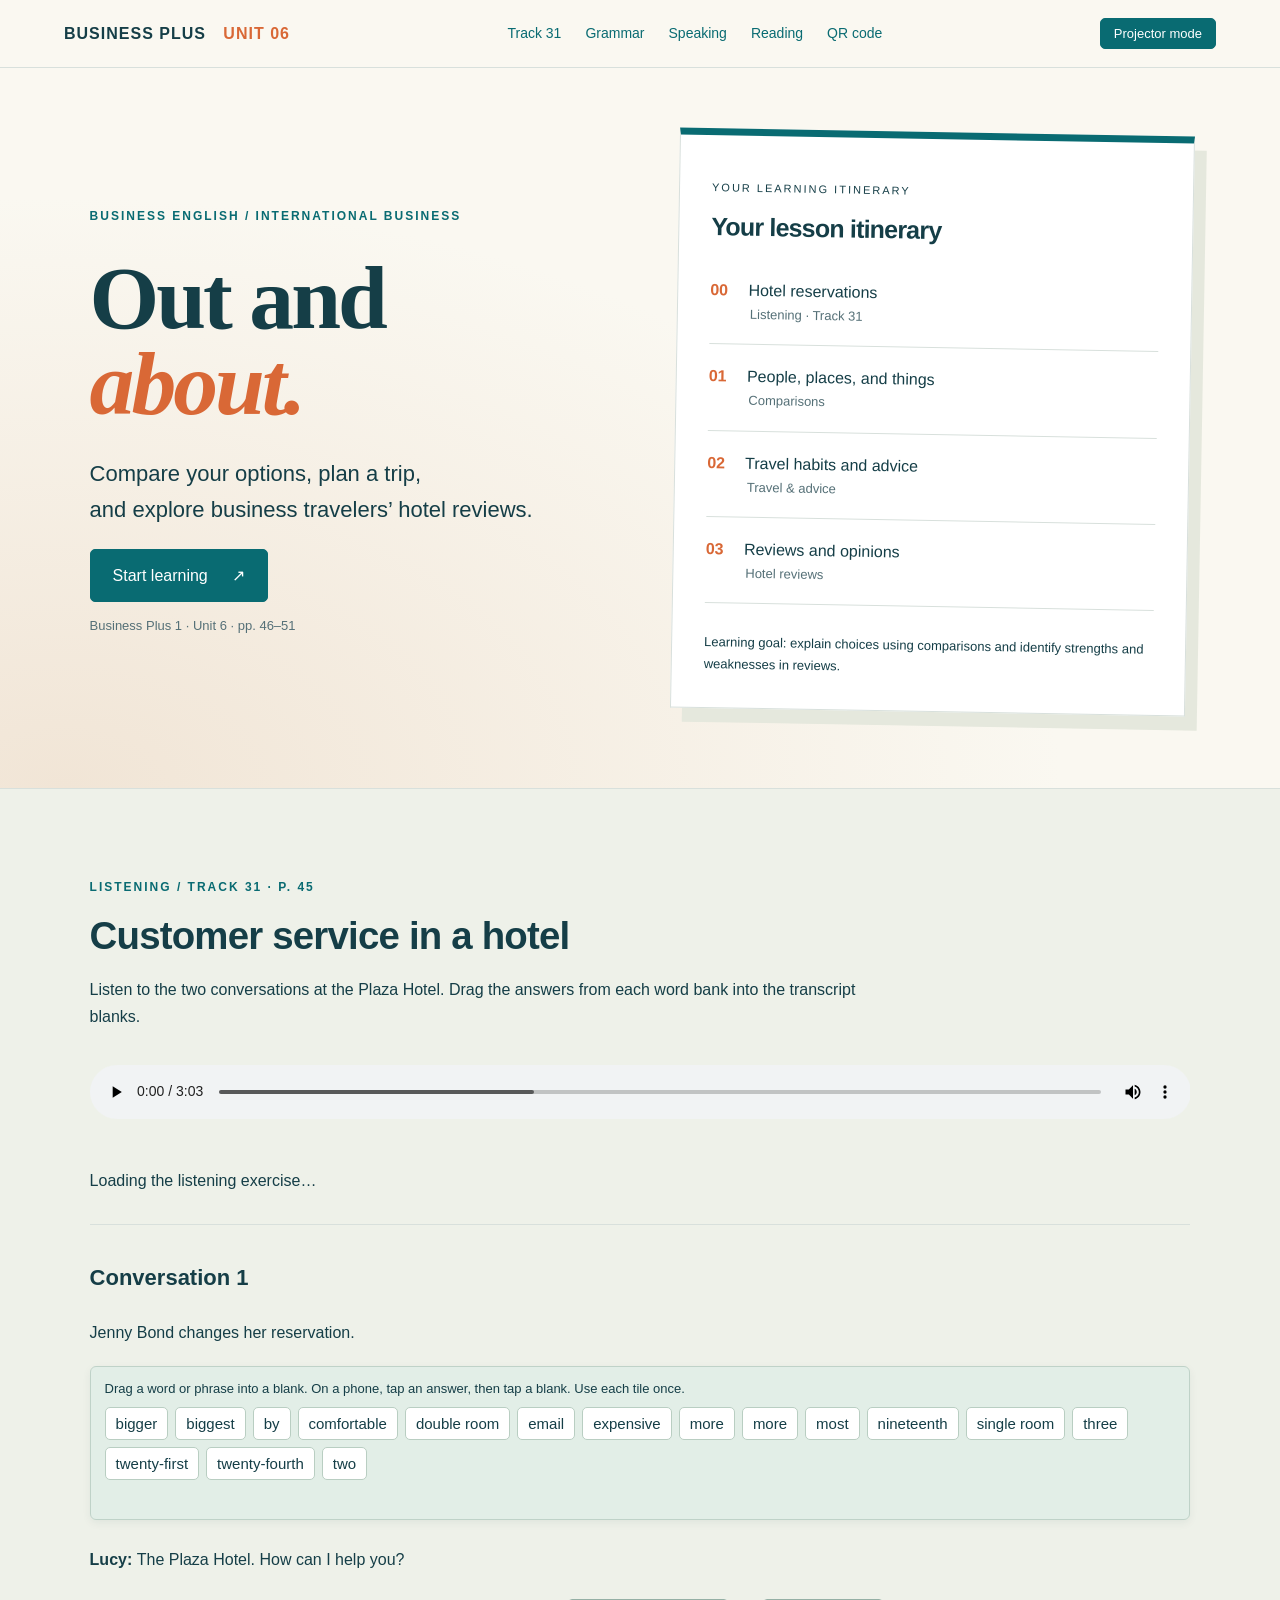
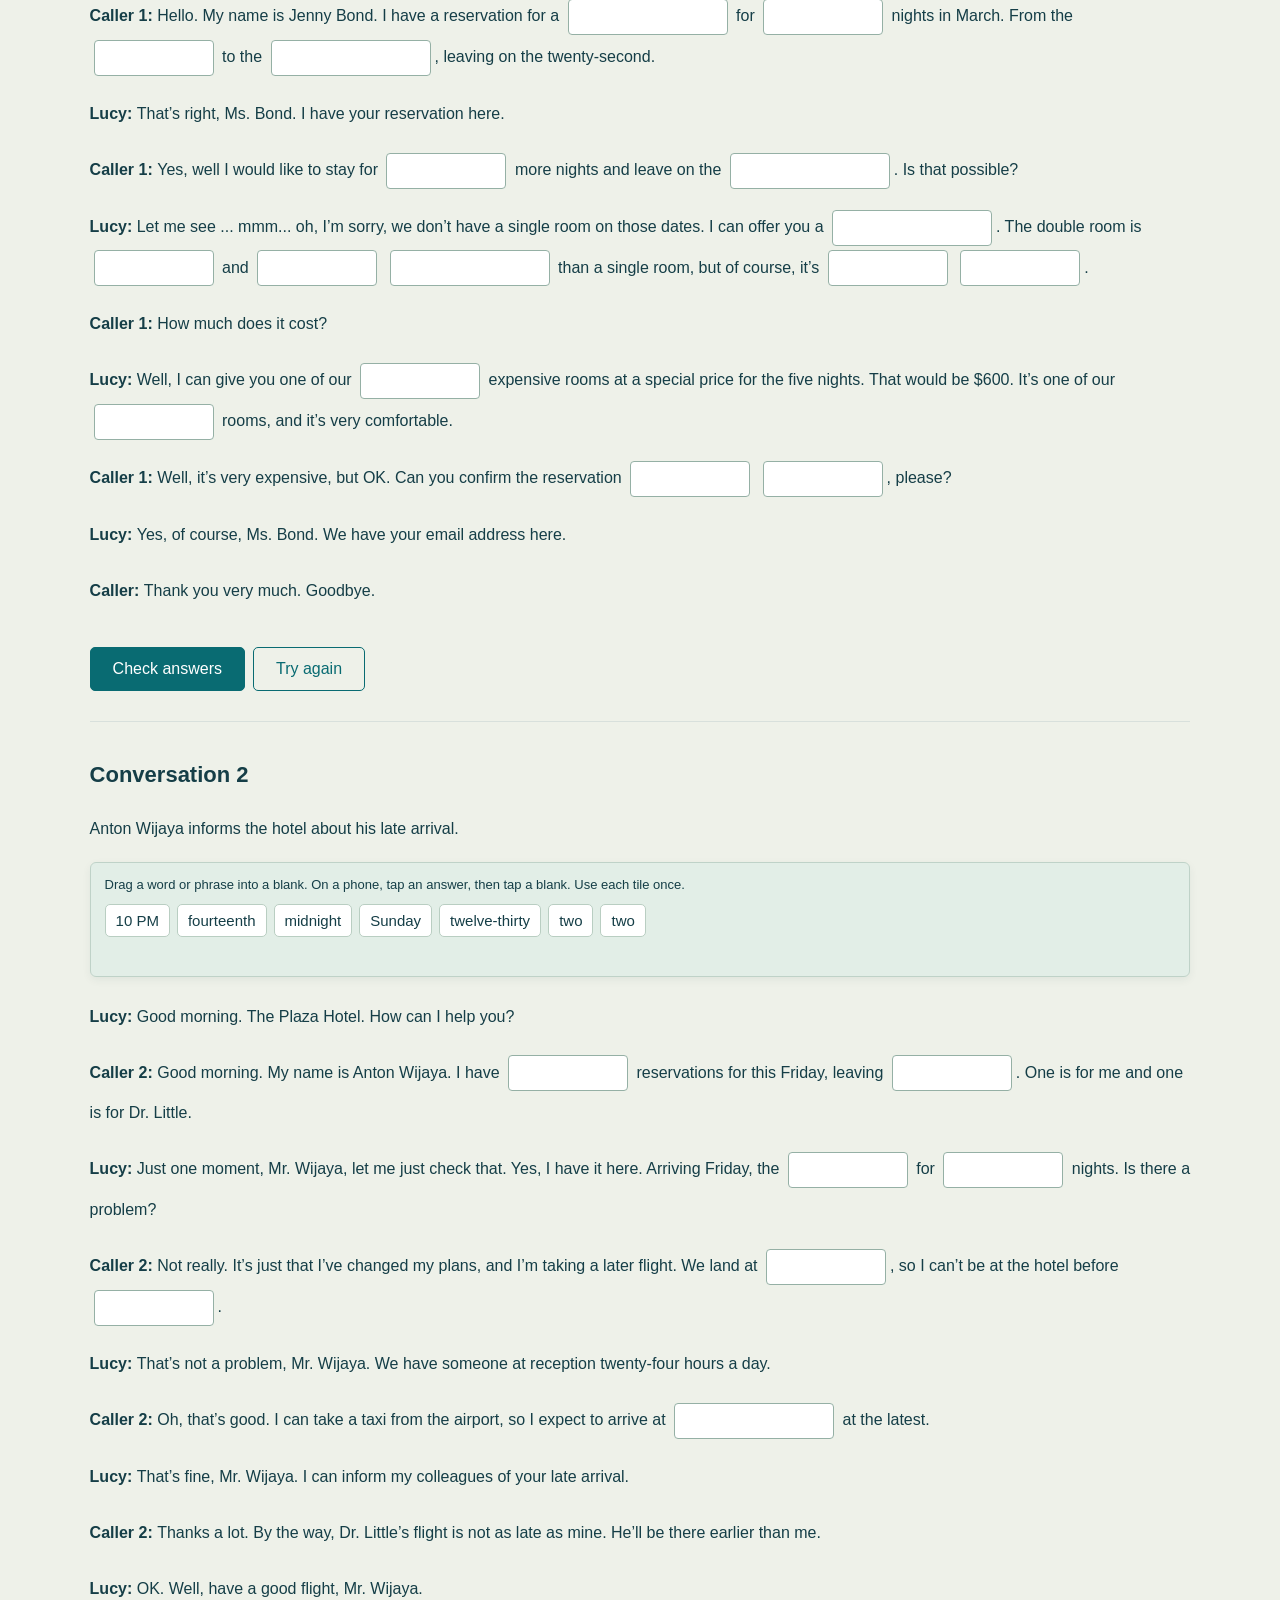
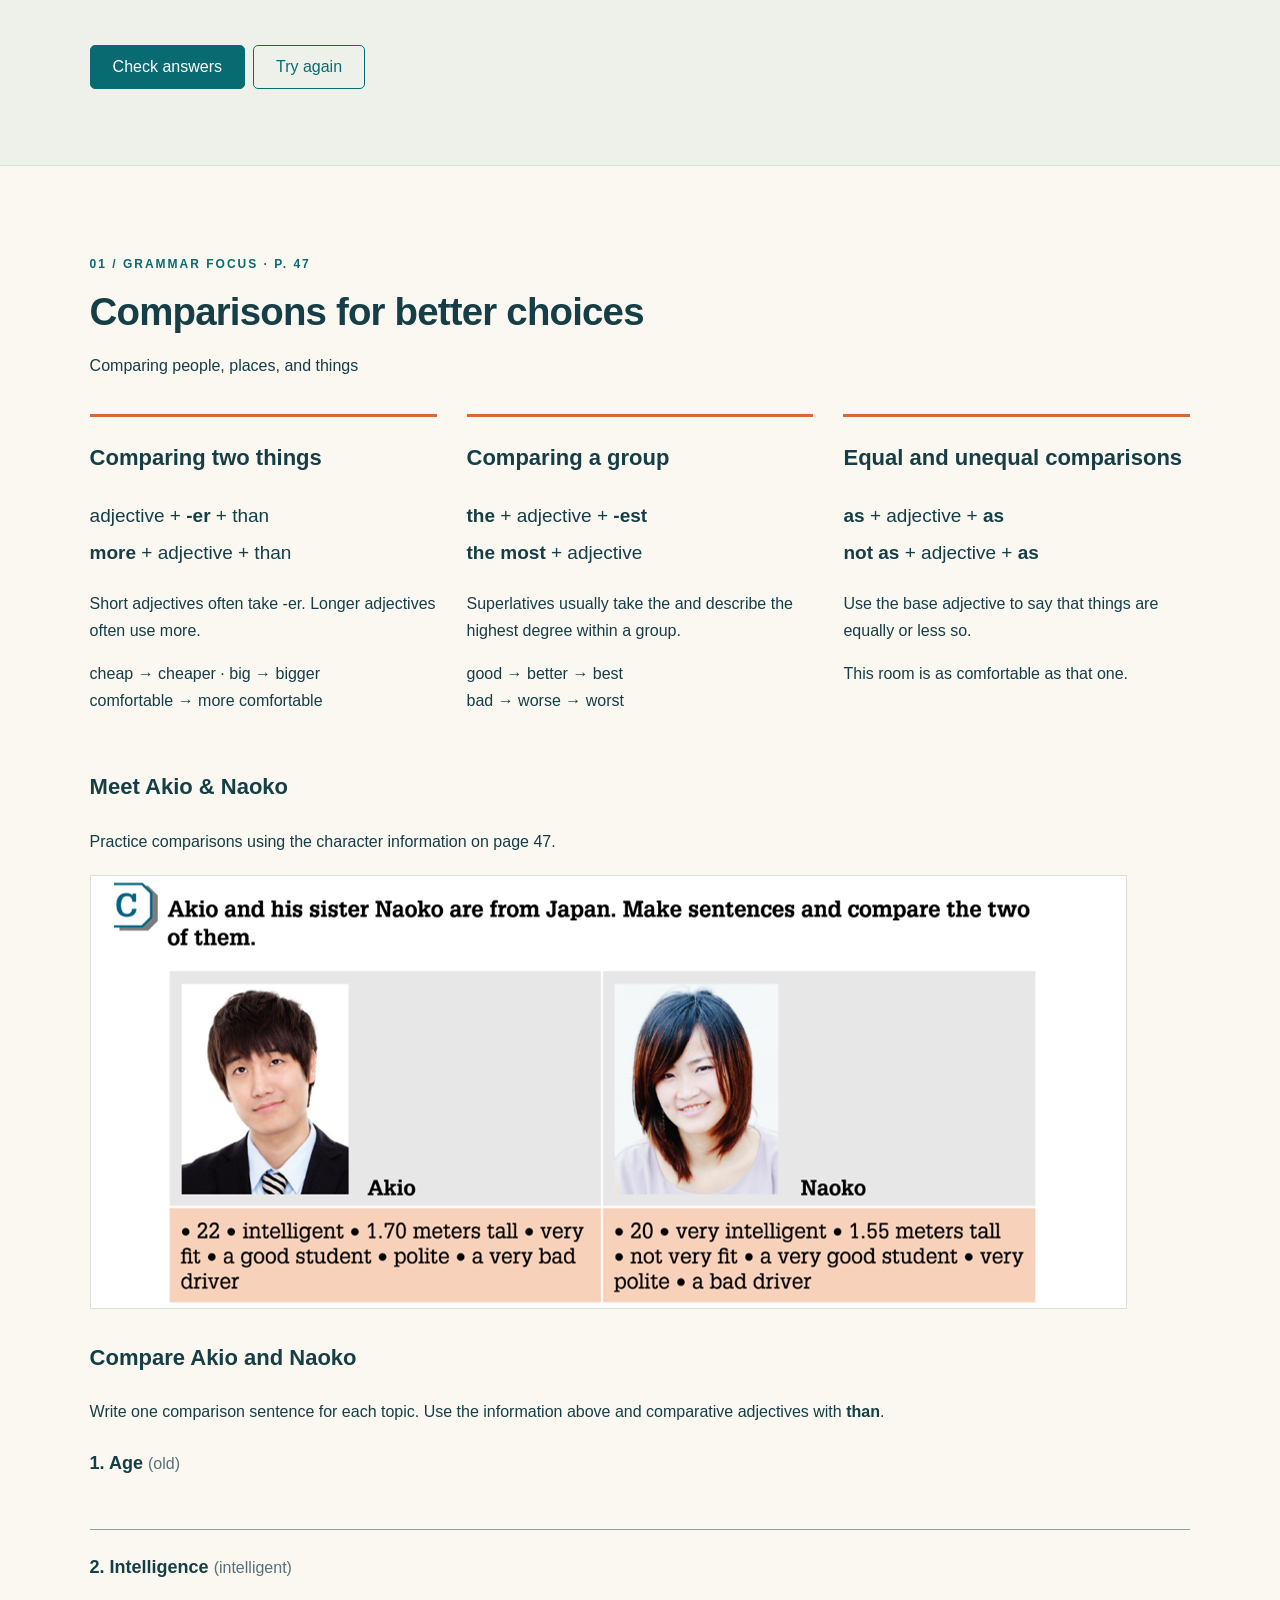
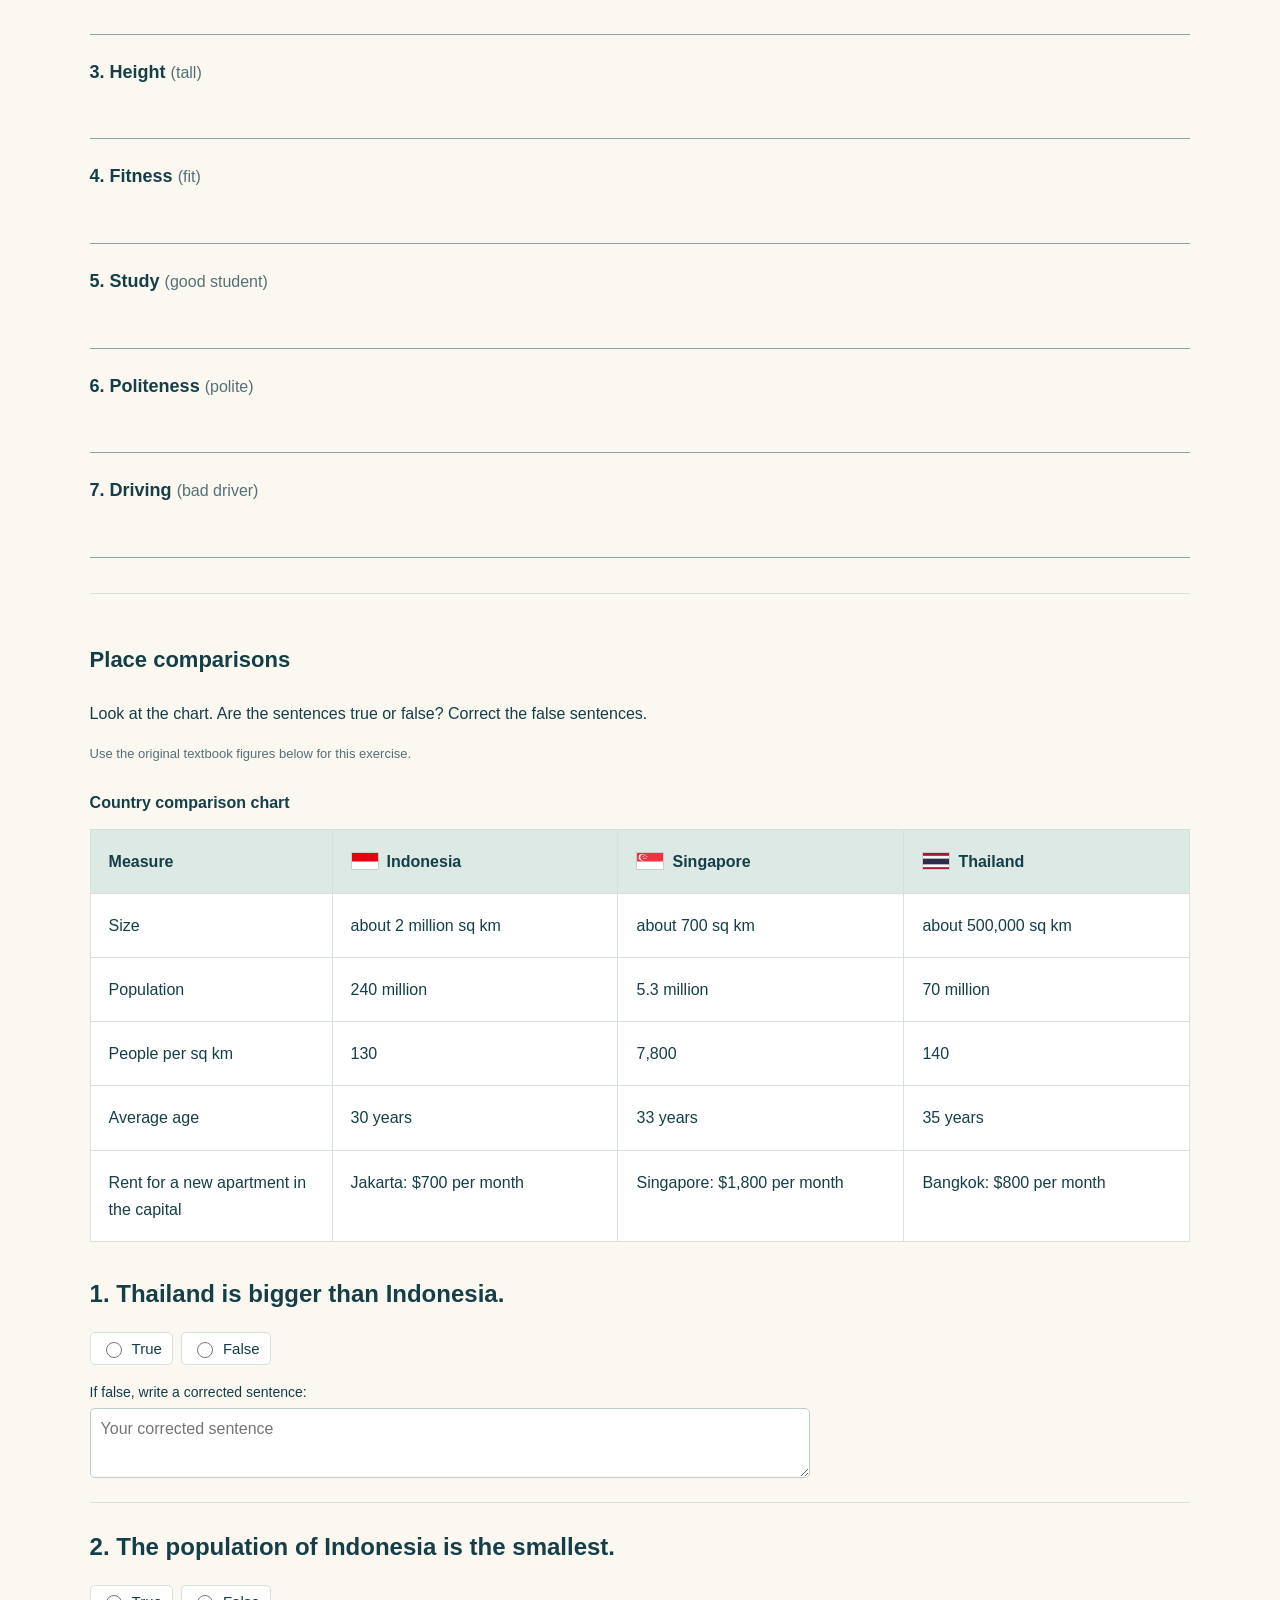
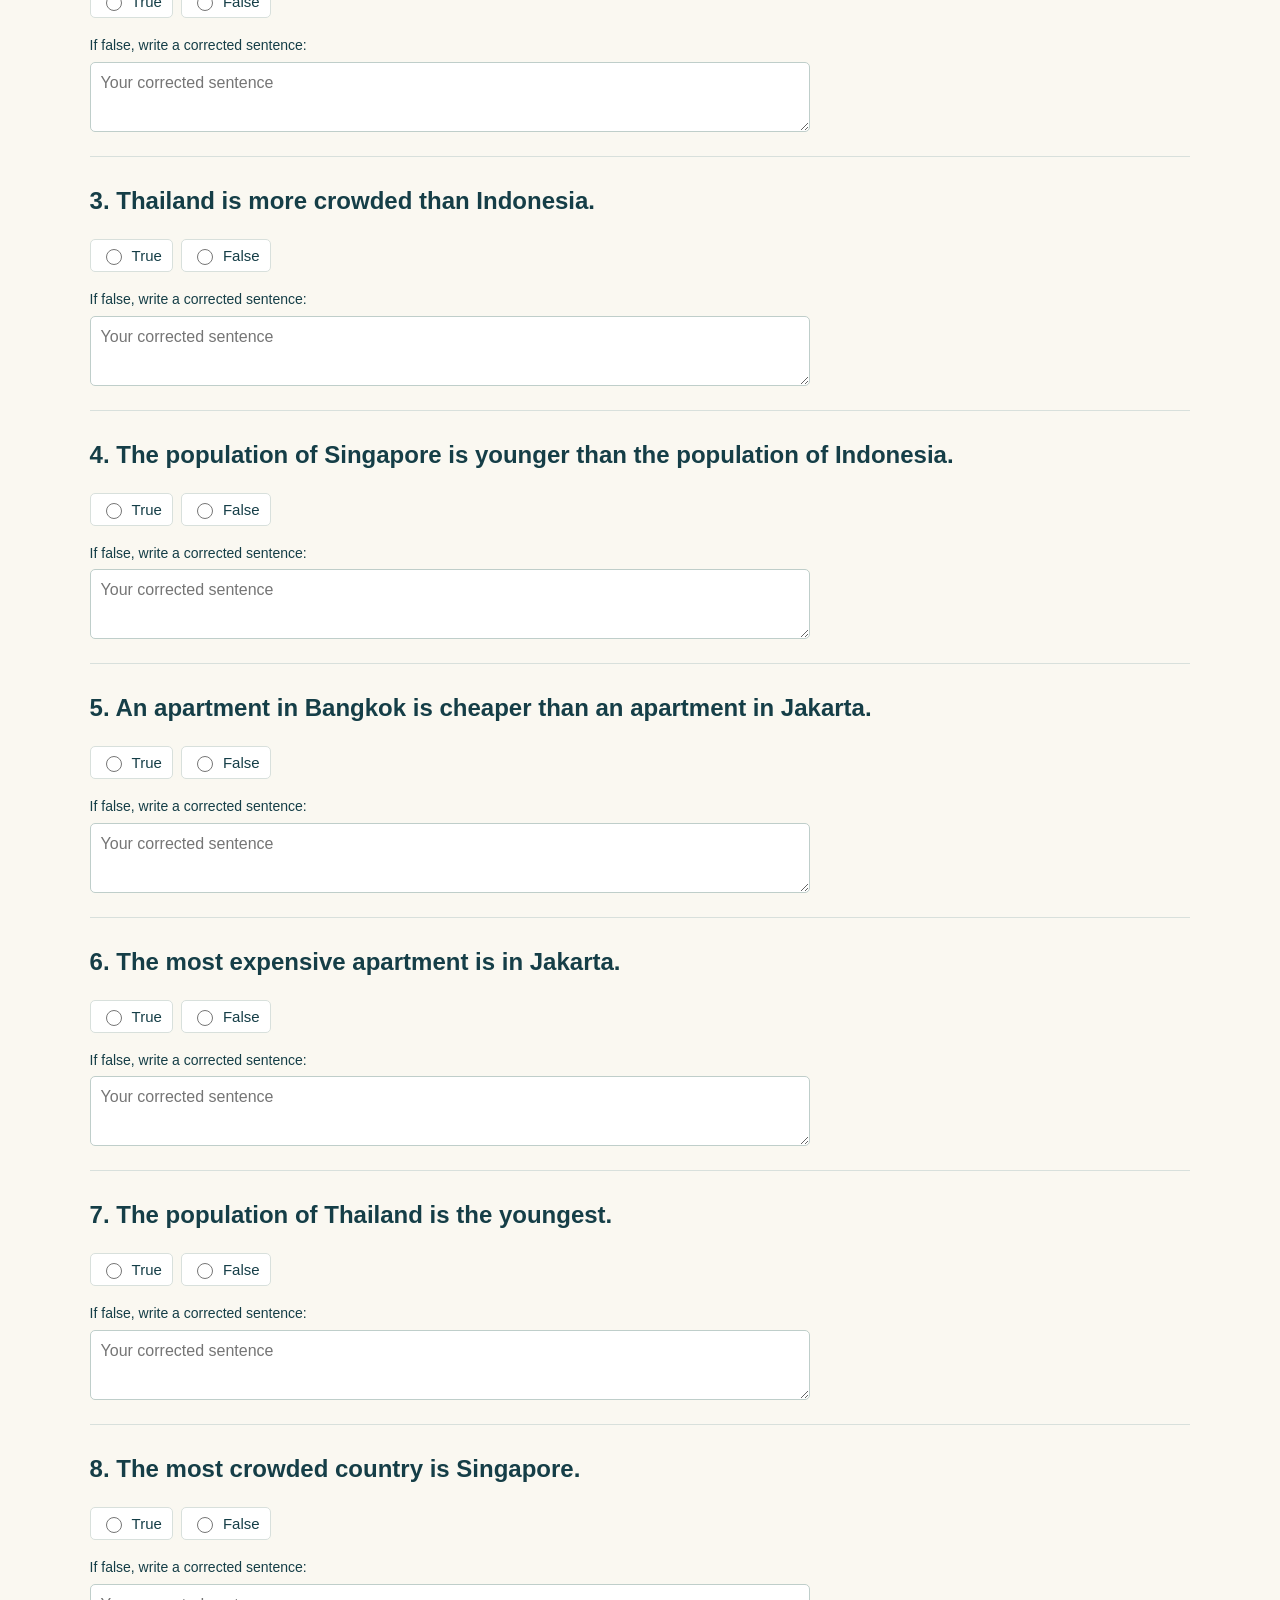
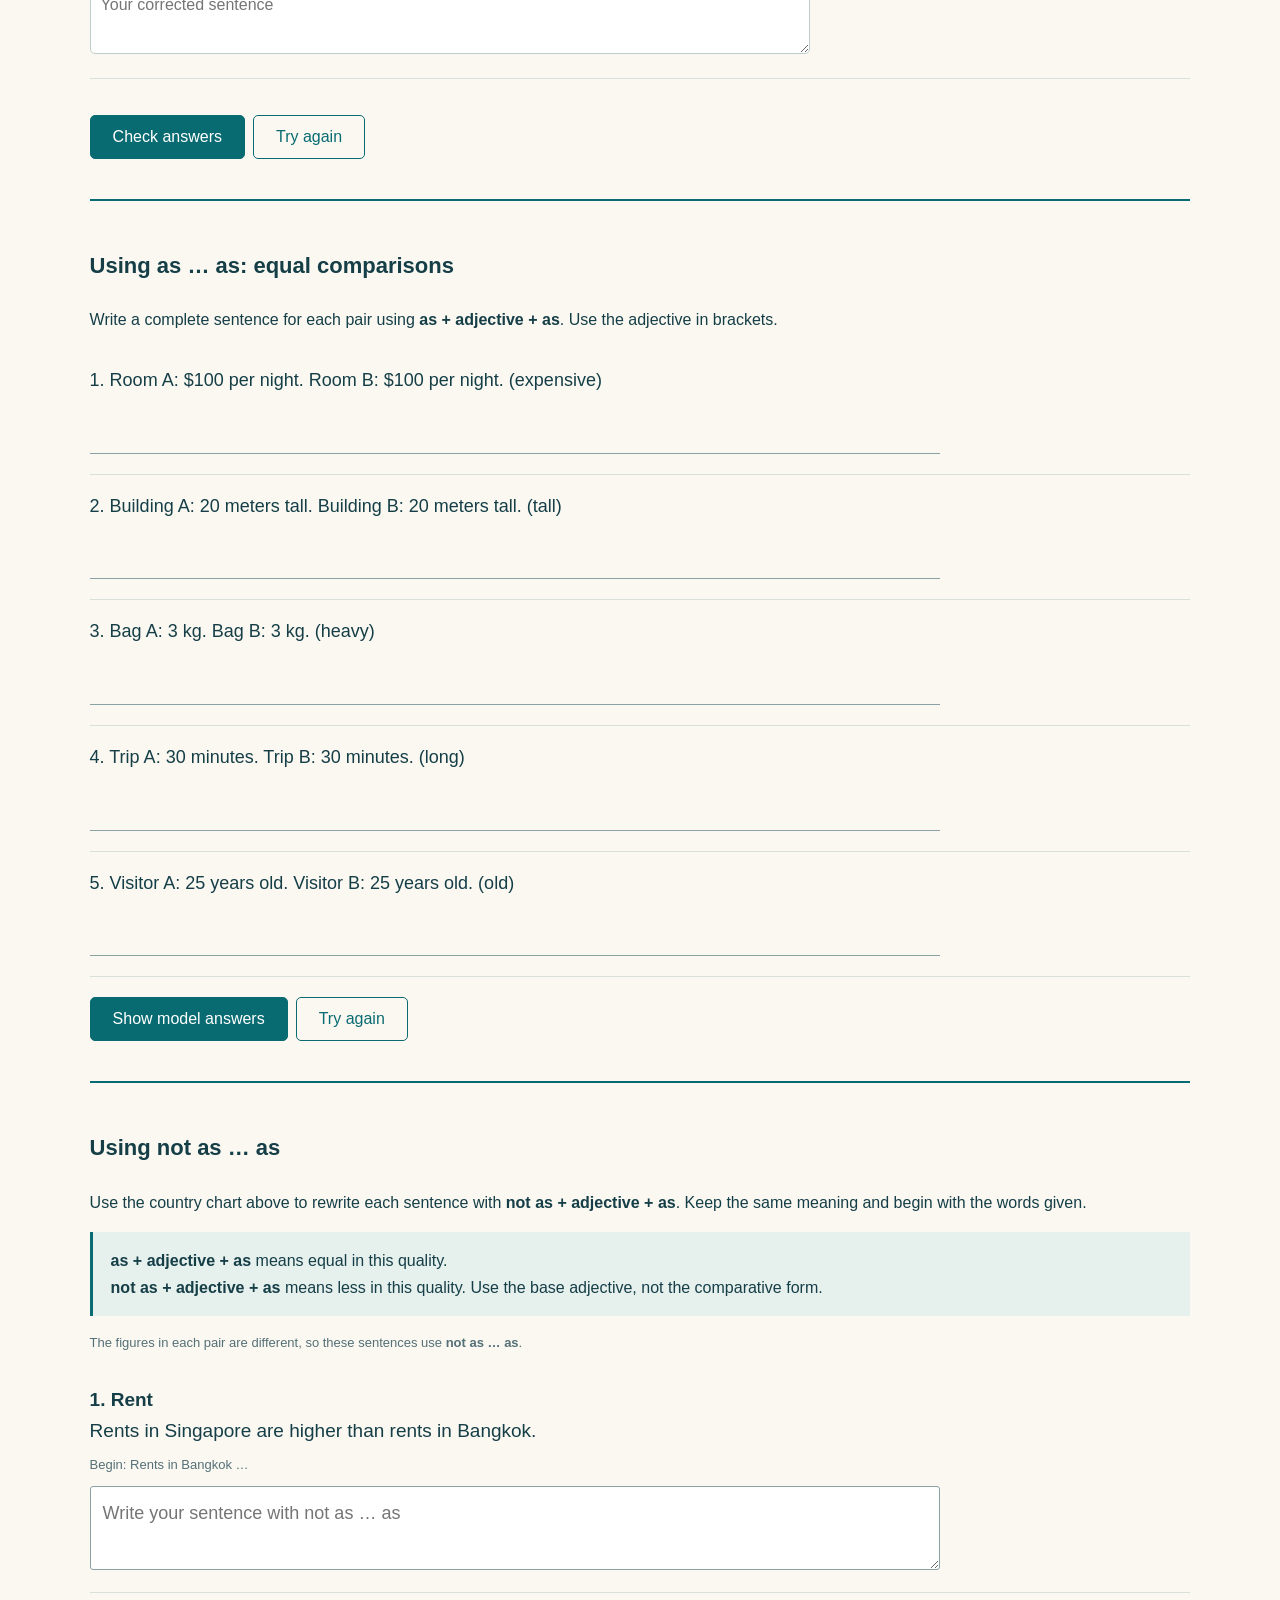
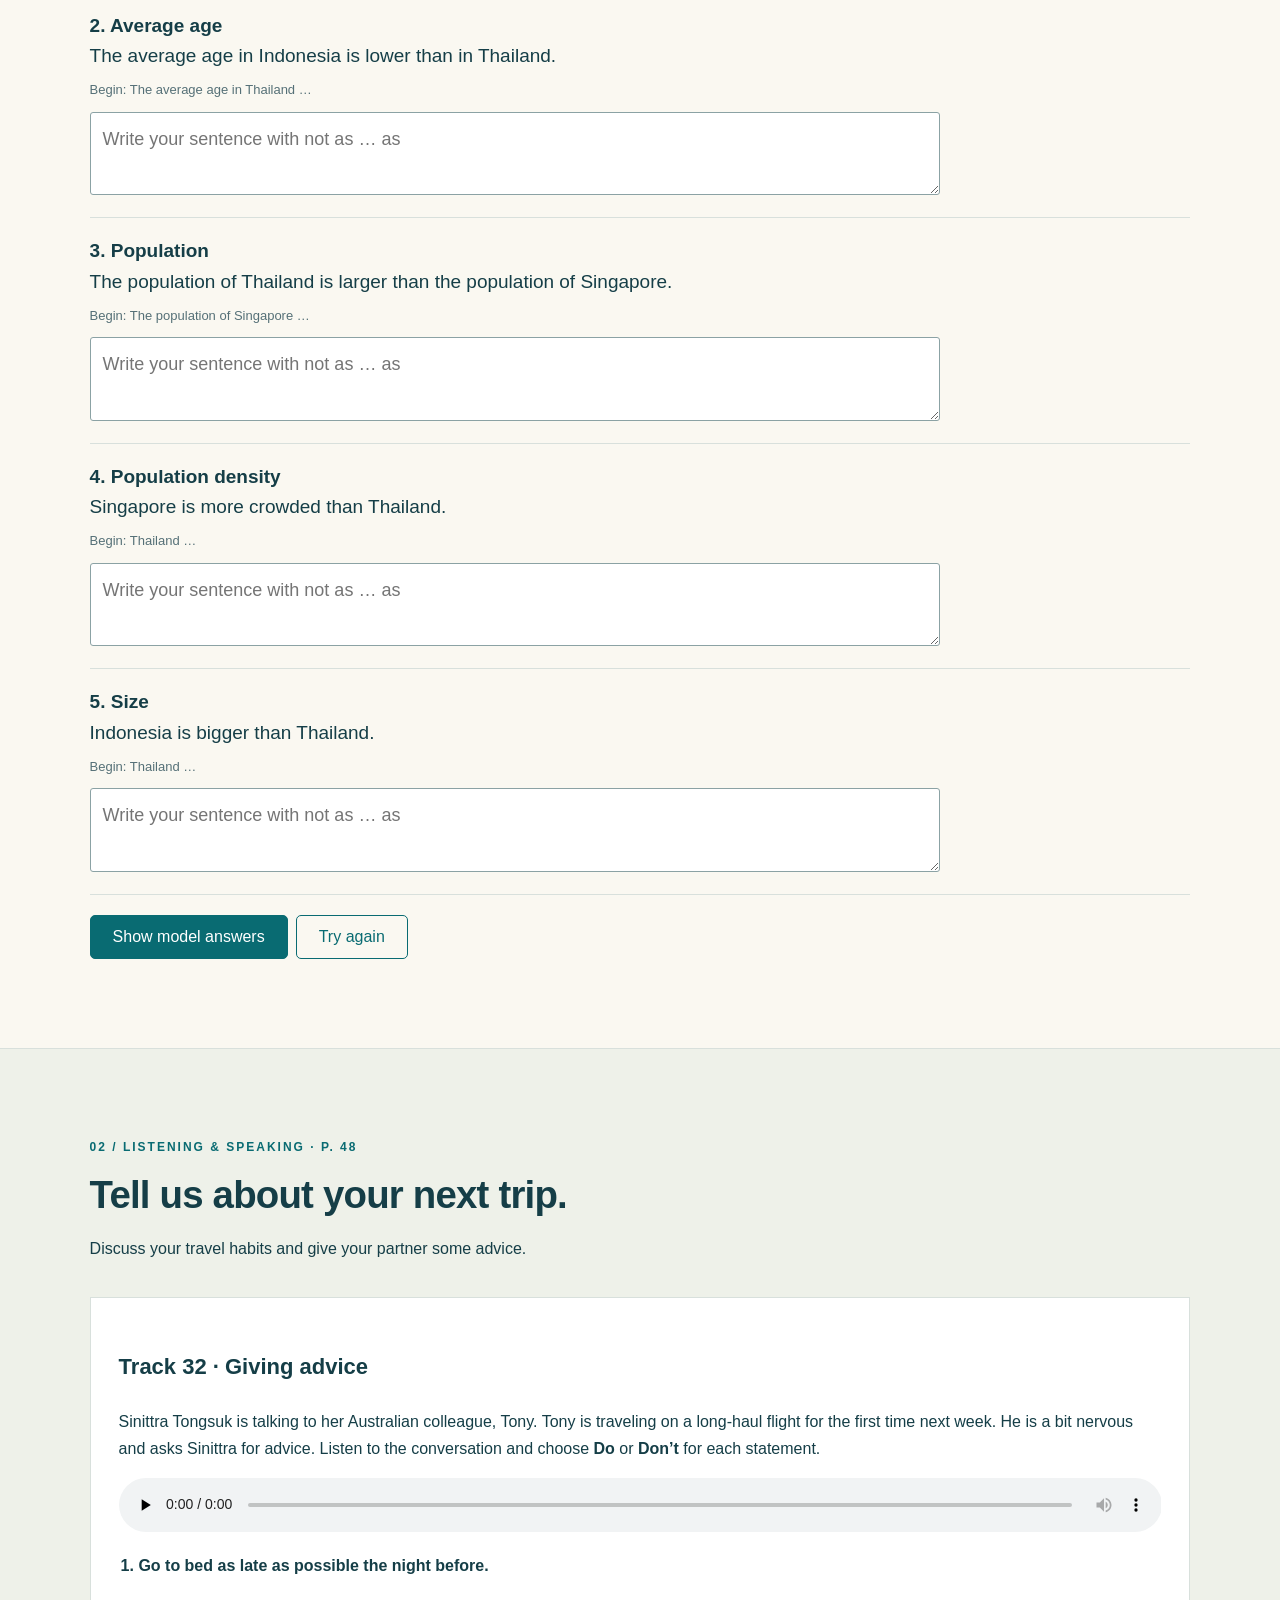
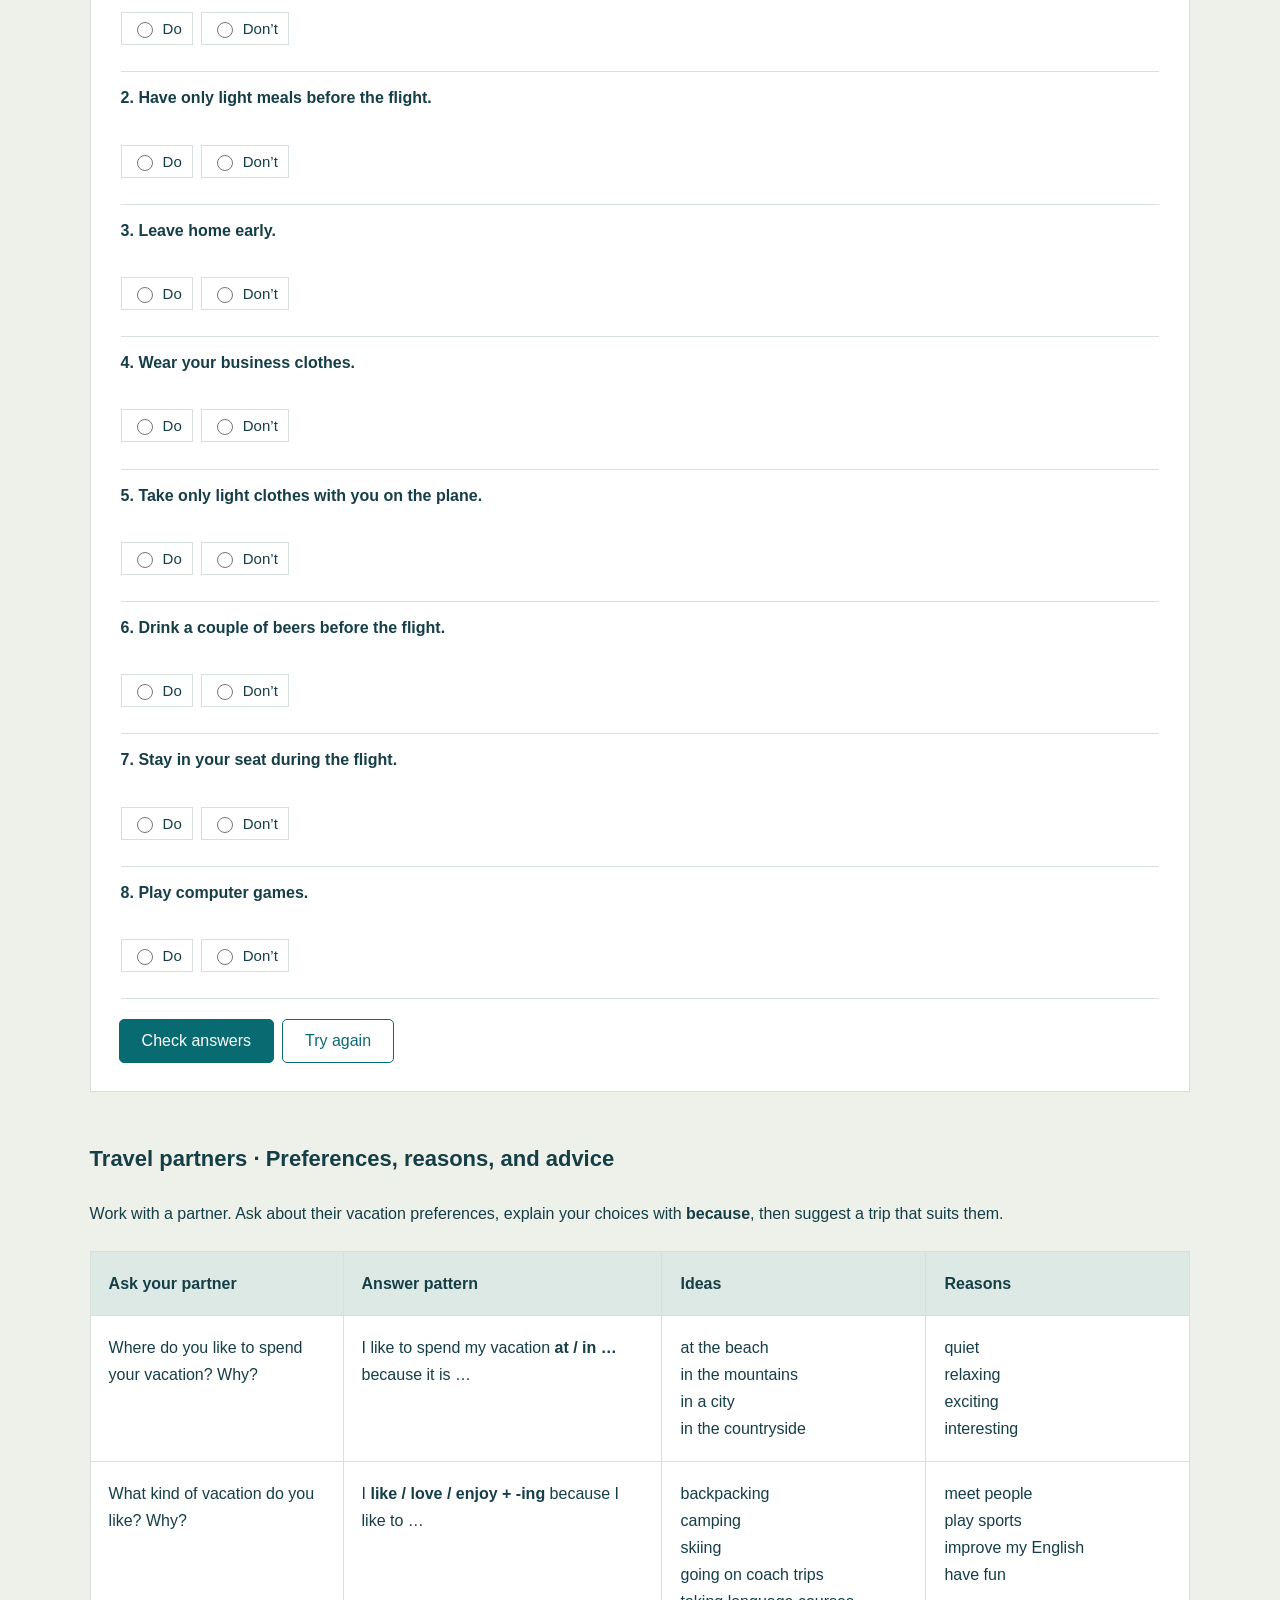
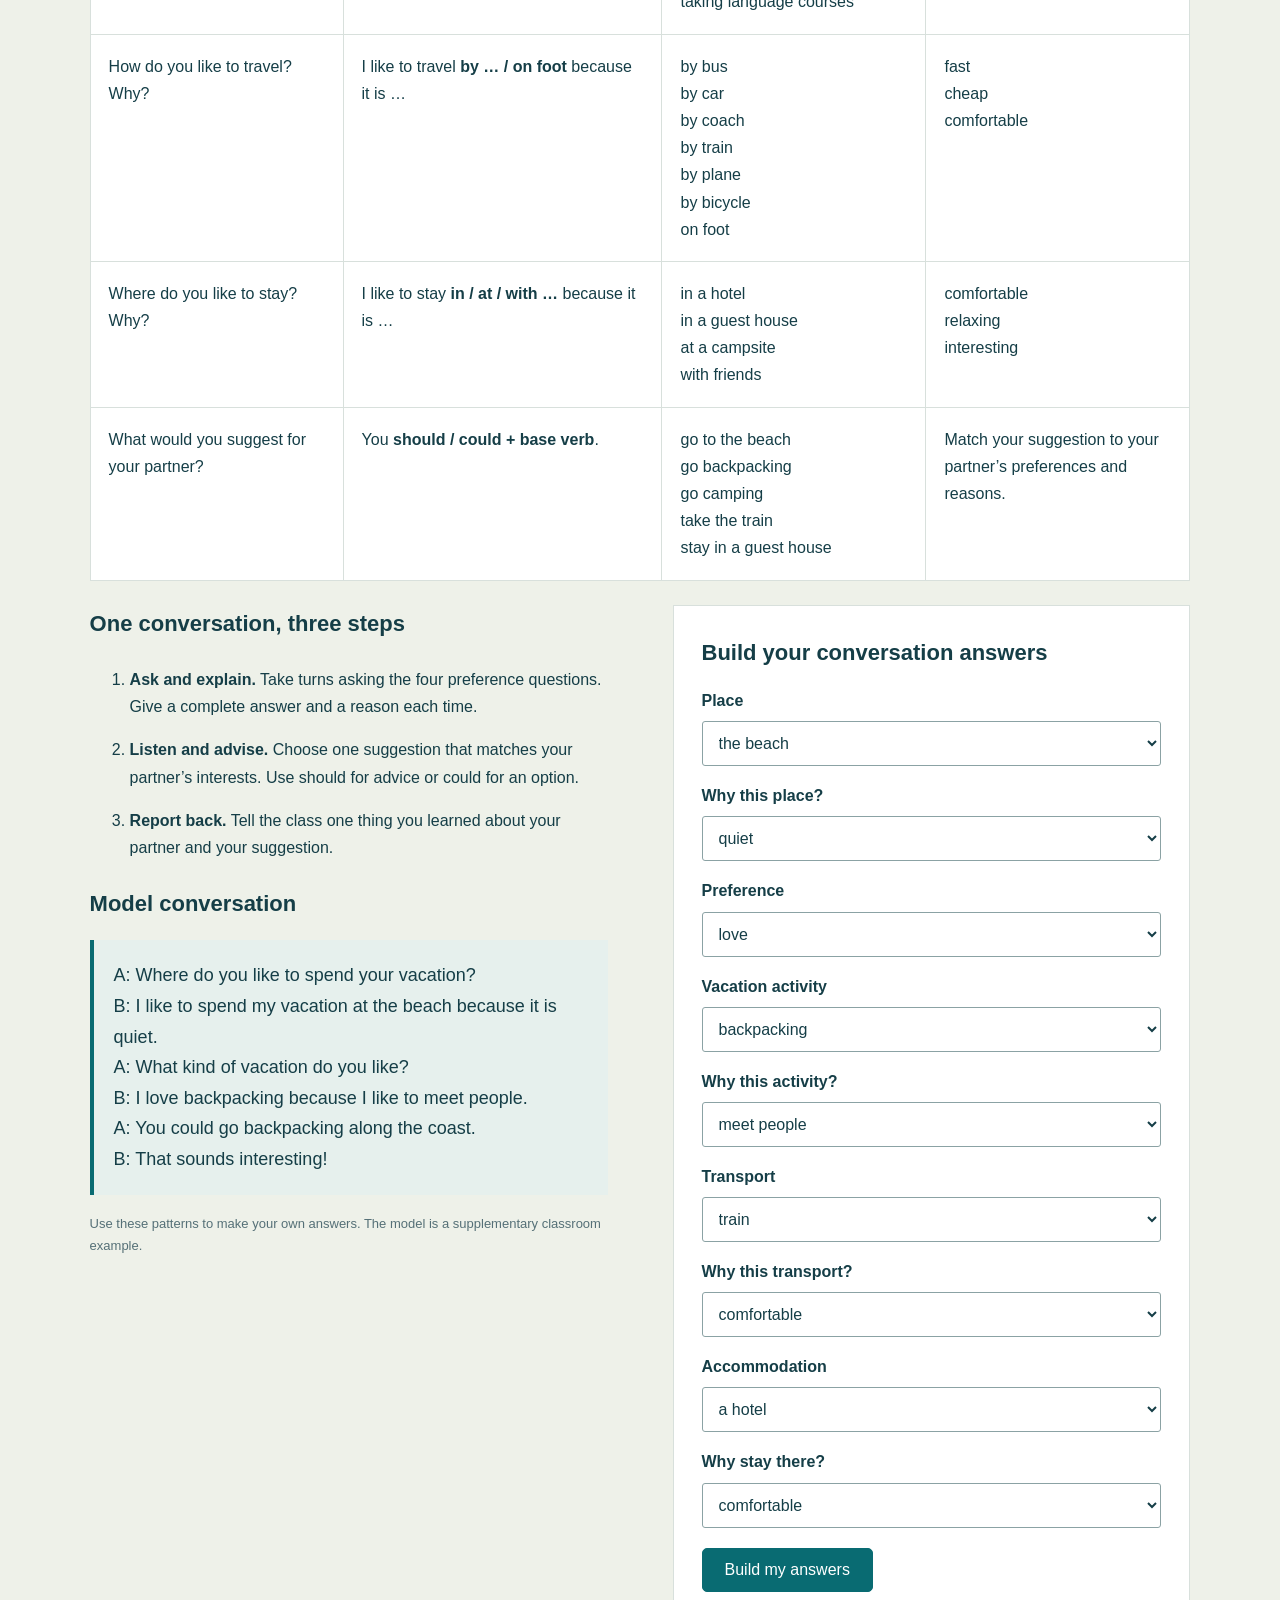
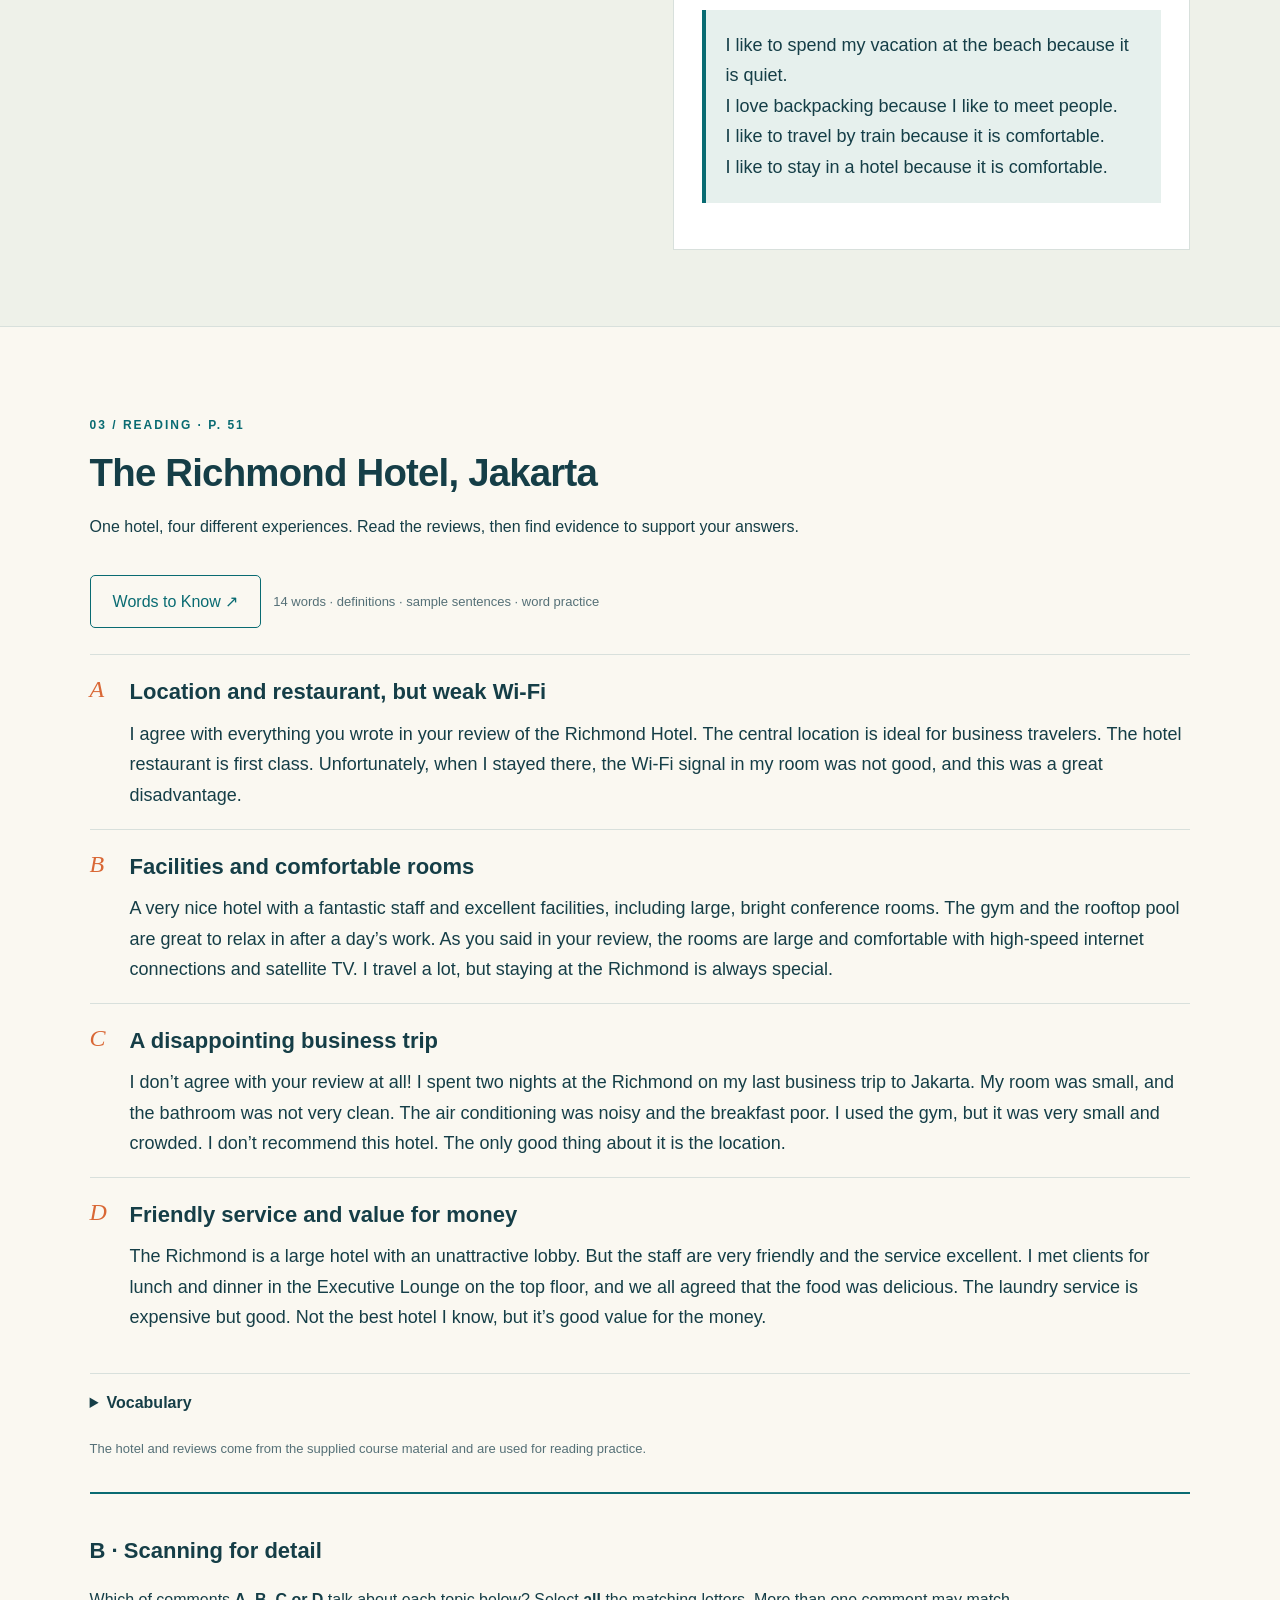
==== index.html @ 2be9233b "Add Track 31 listening before grammar with draggable answer banks" ====
<!doctype html>
<html lang="en"><head><meta charset="utf-8"><meta name="viewport" content="width=device-width,initial-scale=1"><meta name="description" content="Business Plus Unit 6: comparisons, travel speaking, hotel reviews and interactive practice."><title>Out and about · Business Plus U6</title><link rel="stylesheet" href="style.css?v=track31-1"><script defer src="app.js?v=no-knowledge-check"></script><script defer src="track31.js?v=track31-1"></script></head>
<body><a class="skip" href="#main">Skip to lesson</a><header><a class="brand" href="#home">BUSINESS PLUS <span>UNIT 06</span></a><nav aria-label="Lesson navigation"><a href="#track31">Track 31</a><a href="#grammar">Grammar</a><a href="#speaking">Speaking</a><a href="#reading">Reading</a><a href="#classroom-qr">QR code</a></nav><button id="projector" type="button">Projector mode</button></header>
<main id="main"><section id="home" class="hero"><div><p class="eyebrow">BUSINESS ENGLISH / INTERNATIONAL BUSINESS</p><h1>Out and<br><em>about.</em></h1><p class="intro">Compare your options, plan a trip,<br>and explore business travelers’ hotel reviews.</p><a class="button" href="#track31">Start learning <span>↗</span></a><p class="small">Business Plus 1 · Unit 6 · pp. 46–51</p></div><div class="ticket"><p>YOUR LEARNING ITINERARY</p><h2>Your lesson itinerary</h2><ol><li><a href="#track31"><b>00</b> Hotel reservations <span>Listening · Track 31</span></a></li><li><a href="#grammar"><b>01</b> People, places, and things <span>Comparisons</span></a></li><li><a href="#speaking"><b>02</b> Travel habits and advice <span>Travel & advice</span></a></li><li><a href="#reading"><b>03</b> Reviews and opinions <span>Hotel reviews</span></a></li></ol><div class="ticket-foot">Learning goal: explain choices using comparisons and identify strengths and weaknesses in reviews.</div></div></section>
<section id="track31"><div class="section-title"><p class="eyebrow">LISTENING / TRACK 31 · P. 45</p><h2>Customer service in a hotel</h2><p>Listen to the two conversations at the Plaza Hotel. Drag the answers from each word bank into the transcript blanks.</p></div><audio id="track31-audio" controls preload="metadata" src="materials/track-31.mp3">Your browser does not support audio.</audio><div id="track31-conversations"><p>Loading the listening exercise…</p></div></section><section id="grammar"><div class="section-title"><p class="eyebrow">01 / GRAMMAR FOCUS · P. 47</p><h2>Comparisons for better choices</h2><p>Comparing people, places, and things</p></div><div class="rules"><article><h3>Comparing two things</h3><p class="formula">adjective + <strong>-er</strong> + than<br><strong>more</strong> + adjective + than</p><p>Short adjectives often take -er. Longer adjectives often use more.</p><p>cheap → cheaper · big → bigger<br>comfortable → more comfortable</p></article><article><h3>Comparing a group</h3><p class="formula"><strong>the</strong> + adjective + <strong>-est</strong><br><strong>the most</strong> + adjective</p><p>Superlatives usually take the and describe the highest degree within a group.</p><p>good → better → best<br>bad → worse → worst</p></article><article><h3>Equal and unequal comparisons</h3><p class="formula"><strong>as</strong> + adjective + <strong>as</strong><br><strong>not as</strong> + adjective + <strong>as</strong></p><p>Use the base adjective to say that things are equally or less so.</p><p>This room is as comfortable as that one.</p></article></div><h3>Meet Akio & Naoko</h3><p>Practice comparisons using the character information on page 47.</p><img class="source" src="materials/akio-naoko.png" alt="Akio and his sister Naoko: photos and character information for the comparison activity. Akio is 22 and 1.70 meters tall. Naoko is 20 and 1.55 meters tall." loading="lazy"><article id="character-comparisons" aria-labelledby="character-comparisons-title"><h3 id="character-comparisons-title">Compare Akio and Naoko</h3><p>Write one comparison sentence for each topic. Use the information above and comparative adjectives with <strong>than</strong>.</p><ol class="comparison-writing-lines"><li><label for="compare-age">1. Age <span>(old)</span></label><input id="compare-age" name="compare-age" type="text" autocomplete="off" aria-label="Age comparison sentence"></li><li><label for="compare-intelligence">2. Intelligence <span>(intelligent)</span></label><input id="compare-intelligence" name="compare-intelligence" type="text" autocomplete="off" aria-label="Intelligence comparison sentence"></li><li><label for="compare-height">3. Height <span>(tall)</span></label><input id="compare-height" name="compare-height" type="text" autocomplete="off" aria-label="Height comparison sentence"></li><li><label for="compare-fitness">4. Fitness <span>(fit)</span></label><input id="compare-fitness" name="compare-fitness" type="text" autocomplete="off" aria-label="Fitness comparison sentence"></li><li><label for="compare-study">5. Study <span>(good student)</span></label><input id="compare-study" name="compare-study" type="text" autocomplete="off" aria-label="Study comparison sentence"></li><li><label for="compare-politeness">6. Politeness <span>(polite)</span></label><input id="compare-politeness" name="compare-politeness" type="text" autocomplete="off" aria-label="Politeness comparison sentence"></li><li><label for="compare-driving">7. Driving <span>(bad driver)</span></label><input id="compare-driving" name="compare-driving" type="text" autocomplete="off" aria-label="Driving comparison sentence"></li></ol></article><article id="places"><h3>Place comparisons</h3><p>Look at the chart. Are the sentences true or false? Correct the false sentences.</p><p class="small">Use the original textbook figures below for this exercise.</p><div class="travel-table"><table><caption>Country comparison chart</caption><thead><tr><th scope="col">Measure</th><th scope="col"><span class="country-heading"><img class="flag" src="materials/flag-indonesia.svg" alt="Flag of Indonesia" width="28" height="18">Indonesia</span></th><th scope="col"><span class="country-heading"><img class="flag" src="materials/flag-singapore.svg" alt="Flag of Singapore" width="28" height="18">Singapore</span></th><th scope="col"><span class="country-heading"><img class="flag" src="materials/flag-thailand.svg" alt="Flag of Thailand" width="28" height="18">Thailand</span></th></tr></thead><tbody><tr><th scope="row">Size</th><td>about 2 million sq km</td><td>about 700 sq km</td><td>about 500,000 sq km</td></tr><tr><th scope="row">Population</th><td>240 million</td><td>5.3 million</td><td>70 million</td></tr><tr><th scope="row">People per sq km</th><td>130</td><td>7,800</td><td>140</td></tr><tr><th scope="row">Average age</th><td>30 years</td><td>33 years</td><td>35 years</td></tr><tr><th scope="row">Rent for a new apartment in the capital</th><td>Jakarta: $700 per month</td><td>Singapore: $1,800 per month</td><td>Bangkok: $800 per month</td></tr></tbody></table></div><form id="places-form"><div id="places-questions"></div><button type="submit">Check answers</button><button type="button" id="places-reset" class="secondary">Try again</button><p id="places-score" class="example" aria-live="polite" hidden></p></form><article id="equal-comparisons" aria-labelledby="equal-comparisons-title"><h3 id="equal-comparisons-title">Using as … as: equal comparisons</h3><p>Write a complete sentence for each pair using <strong>as + adjective + as</strong>. Use the adjective in brackets.</p><form id="equal-comparisons-form"><div id="equal-comparison-questions"></div><button type="submit">Show model answers</button><button type="button" id="equal-comparisons-reset" class="secondary">Try again</button><p id="equal-comparisons-score" class="example" aria-live="polite" hidden></p></form></article><article id="as-comparisons" aria-labelledby="as-comparisons-title"><h3 id="as-comparisons-title">Using not as … as</h3><p>Use the country chart above to rewrite each sentence with <strong>not as + adjective + as</strong>. Keep the same meaning and begin with the words given.</p><p class="as-rule"><strong>as + adjective + as</strong> means equal in this quality.<br><strong>not as + adjective + as</strong> means less in this quality. Use the base adjective, not the comparative form.</p><p class="small">The figures in each pair are different, so these sentences use <strong>not as … as</strong>.</p><form id="as-comparisons-form"><div id="as-comparison-questions"></div><button type="submit">Show model answers</button><button type="button" id="as-comparisons-reset" class="secondary">Try again</button><p id="as-comparisons-status" class="small" aria-live="polite"></p></form></article></article></section>
<section id="speaking" class="tint"><div class="section-title"><p class="eyebrow">02 / LISTENING & SPEAKING · P. 48</p><h2>Tell us about your next trip.</h2><p>Discuss your travel habits and give your partner some advice.</p></div><article id="track32"><h3>Track 32 · Giving advice</h3><p>Sinittra Tongsuk is talking to her Australian colleague, Tony. Tony is traveling on a long-haul flight for the first time next week. He is a bit nervous and asks Sinittra for advice. Listen to the conversation and choose <strong>Do</strong> or <strong>Don’t</strong> for each statement.</p><audio controls preload="none" src="materials/track-32.mp3">Your browser does not support audio.</audio><form id="listening-form"><div id="listening-questions"></div><button type="submit">Check answers</button><button type="button" id="listening-reset" class="secondary">Try again</button><p id="listening-score" class="example" aria-live="polite" hidden></p></form></article><article id="travel-partners"><h3>Travel partners · Preferences, reasons, and advice</h3><p>Work with a partner. Ask about their vacation preferences, explain your choices with <strong>because</strong>, then suggest a trip that suits them.</p><div class="travel-table"><table><thead><tr><th scope="col">Ask your partner</th><th scope="col">Answer pattern</th><th scope="col">Ideas</th><th scope="col">Reasons</th></tr></thead><tbody><tr><th scope="row">Where do you like to spend your vacation? Why?</th><td>I like to spend my vacation <strong>at / in …</strong> because it is …</td><td>at the beach<br>in the mountains<br>in a city<br>in the countryside</td><td>quiet<br>relaxing<br>exciting<br>interesting</td></tr><tr><th scope="row">What kind of vacation do you like? Why?</th><td>I <strong>like / love / enjoy + -ing</strong> because I like to …</td><td>backpacking<br>camping<br>skiing<br>going on coach trips<br>taking language courses</td><td>meet people<br>play sports<br>improve my English<br>have fun</td></tr><tr><th scope="row">How do you like to travel? Why?</th><td>I like to travel <strong>by … / on foot</strong> because it is …</td><td>by bus<br>by car<br>by coach<br>by train<br>by plane<br>by bicycle<br>on foot</td><td>fast<br>cheap<br>comfortable</td></tr><tr><th scope="row">Where do you like to stay? Why?</th><td>I like to stay <strong>in / at / with …</strong> because it is …</td><td>in a hotel<br>in a guest house<br>at a campsite<br>with friends</td><td>comfortable<br>relaxing<br>interesting</td></tr><tr><th scope="row">What would you suggest for your partner?</th><td>You <strong>should / could + base verb</strong>.</td><td>go to the beach<br>go backpacking<br>go camping<br>take the train<br>stay in a guest house</td><td>Match your suggestion to your partner’s preferences and reasons.</td></tr></tbody></table></div><div class="split"><div><h4>One conversation, three steps</h4><ol class="steps"><li><strong>Ask and explain.</strong> Take turns asking the four preference questions. Give a complete answer and a reason each time.</li><li><strong>Listen and advise.</strong> Choose one suggestion that matches your partner’s interests. Use should for advice or could for an option.</li><li><strong>Report back.</strong> Tell the class one thing you learned about your partner and your suggestion.</li></ol><h4>Model conversation</h4><p class="example">A: Where do you like to spend your vacation?<br>B: I like to spend my vacation at the beach because it is quiet.<br>A: What kind of vacation do you like?<br>B: I love backpacking because I like to meet people.<br>A: You could go backpacking along the coast.<br>B: That sounds interesting!</p><p class="small">Use these patterns to make your own answers. The model is a supplementary classroom example.</p></div><form id="trip-form"><h4>Build your conversation answers</h4><label for="destination">Place</label><select id="destination"><option value="the beach">the beach</option><option value="the mountains">the mountains</option><option value="a city">a city</option><option value="the countryside">the countryside</option></select><label for="reason">Why this place?</label><select id="reason"><option value="quiet">quiet</option><option value="relaxing">relaxing</option><option value="exciting">exciting</option><option value="interesting">interesting</option></select><label for="preference">Preference</label><select id="preference"><option value="love">love</option><option value="like">like</option><option value="enjoy">enjoy</option></select><label for="activity">Vacation activity</label><select id="activity"><option value="backpacking">backpacking</option><option value="camping">camping</option><option value="skiing">skiing</option><option value="going on coach trips">going on coach trips</option><option value="taking language courses">taking language courses</option></select><label for="activity-reason">Why this activity?</label><select id="activity-reason"><option value="meet people">meet people</option><option value="play sports">play sports</option><option value="improve my English">improve my English</option><option value="have fun">have fun</option></select><label for="transport">Transport</label><select id="transport"><option value="train">train</option><option value="plane">plane</option><option value="bus">bus</option><option value="car">car</option><option value="coach">coach</option><option value="bicycle">bicycle</option><option value="on foot">on foot</option></select><label for="transport-reason">Why this transport?</label><select id="transport-reason"><option value="comfortable">comfortable</option><option value="fast">fast</option><option value="cheap">cheap</option></select><label for="stay">Accommodation</label><select id="stay"><option value="a hotel">a hotel</option><option value="a guest house">a guest house</option><option value="a campsite">a campsite</option><option value="friends">friends</option></select><label for="stay-reason">Why stay there?</label><select id="stay-reason"><option value="comfortable">comfortable</option><option value="relaxing">relaxing</option><option value="interesting">interesting</option></select><button type="submit">Build my answers</button><p id="trip-result" class="example" aria-live="polite"></p></form></div></article></section>
<section id="reading"><div class="section-title"><p class="eyebrow">03 / READING · P. 51</p><h2>The Richmond Hotel, Jakarta</h2><p>One hotel, four different experiences. Read the reviews, then find evidence to support your answers.</p></div><p class="reading-word-list-link"><a class="button secondary" href="word-list.html">Words to Know ↗</a> <span class="small">14 words · definitions · sample sentences · word practice</span></p><div id="reviews"></div><details><summary>Vocabulary</summary><div id="vocabulary" class="vocabulary"></div></details><p class="small">The hotel and reviews come from the supplied course material and are used for reading practice.</p><article id="reading-comprehension" aria-labelledby="reading-comprehension-title"><h3 id="reading-comprehension-title">B · Scanning for detail</h3><p>Which of comments <strong>A, B, C or D</strong> talk about each topic below? Select <strong>all</strong> the matching letters. More than one comment may match.</p><form id="reading-form"><div id="reading-questions"></div><button type="submit">Check answers</button><button type="button" id="reading-reset" class="secondary">Try again</button><p id="reading-score" class="example" aria-live="polite" hidden></p></form></article></section>

<section id="classroom-qr"><div class="section-title"><p class="eyebrow">CLASSROOM ACCESS</p><h2>Scan to open this lesson</h2><p>Scan the QR code on your phone to join the lesson.</p></div><div class="qr"><img src="qr-code.svg" width="240" height="240" alt="QR code for the Business Plus Unit 6 teaching website"><p><a href="https://ij-teacher.github.io/business-plus-u6/">ij-teacher.github.io/business-plus-u6/</a></p><a class="button secondary" href="qr.html">Print QR code</a></div></section></main><footer>BUSINESS PLUS / UNIT 06 <span>Source: supplied Business Plus U6 presentation. Supplementary teaching content and website files are on GitHub.</span></footer><p id="load-error" role="alert" hidden></p></body></html>
---- style.css ----
:root{--ink:#153e47;--muted:#557077;--teal:#096b72;--paper:#faf8f1;--line:#d8e0dc;--orange:#d96836}*{box-sizing:border-box}html{scroll-behavior:smooth;scroll-padding-top:95px}body{margin:0;background:var(--paper);color:var(--ink);font-family:Arial,"Microsoft JhengHei",sans-serif;line-height:1.7}a{color:var(--teal)}button,.button{display:inline-flex;align-items:center;gap:24px;background:var(--teal);color:white;border:1px solid var(--teal);border-radius:5px;padding:12px 22px;font-size:1rem;text-decoration:none;cursor:pointer}button:hover,.button:hover{background:#104d53}.secondary{background:transparent;color:var(--teal)}.secondary:hover{color:white}button:disabled{opacity:.45;cursor:default}a:focus-visible,button:focus-visible,select:focus-visible,summary:focus-visible{outline:3px solid var(--orange);outline-offset:4px}.skip{position:absolute;top:-60px;background:white;padding:10px;z-index:10}.skip:focus{top:0}header{position:sticky;top:0;z-index:3;background:rgba(250,248,241,.97);border-bottom:1px solid var(--line);display:flex;align-items:center;justify-content:space-between;padding:18px 5vw;gap:22px}.brand{font-size:16px;font-weight:800;letter-spacing:1px;text-decoration:none;color:var(--ink)}.brand span{color:var(--orange);margin-left:12px}nav{display:flex;gap:24px}nav a{text-decoration:none;font-size:14px}header button{padding:7px 13px;font-size:13px}main{max-width:1440px;margin:auto}section{padding:76px 7vw;border-bottom:1px solid var(--line);scroll-margin-top:15px}.hero{display:grid;grid-template-columns:1fr 1fr;gap:70px;align-items:center;min-height:640px;padding-top:64px;background:radial-gradient(ellipse at 5% 100%,#f1e5d6 0%,transparent 58%)}.eyebrow{font-size:12px;font-weight:700;letter-spacing:2px;color:var(--teal)}h1{font:700 clamp(58px,7vw,102px)/.97 Georgia,serif;letter-spacing:-3px;margin:28px 0}h1 em{color:var(--orange)}.intro{font-size:22px;line-height:1.6}.small{font-size:13px;color:var(--muted)}.ticket{background:#fff;border:1px solid var(--line);border-top:7px solid var(--teal);padding:32px;box-shadow:12px 14px 0 #e5e8dd;transform:rotate(1deg)}.ticket>p{font-size:11px;letter-spacing:2px}.ticket h2{font-size:25px}.ticket ol{list-style:none;padding:0}.ticket li{border-bottom:1px solid var(--line);padding:18px 0}.ticket li a{display:block;text-decoration:none;color:var(--ink)}.ticket b{color:var(--orange);margin-right:16px}.ticket li span{display:block;margin-left:40px;font-size:13px;color:var(--muted)}.ticket-foot{padding-top:12px;font-size:13px}.section-title{margin-bottom:35px;max-width:780px}h2{font-size:clamp(28px,3vw,42px);line-height:1.25;letter-spacing:-.8px;margin:14px 0}h3{font-size:22px}h4{font-size:22px;margin:0}.rules{display:grid;grid-template-columns:repeat(3,1fr);gap:30px;margin-bottom:38px}.rules article{border-top:3px solid var(--orange)}.formula{font-size:19px;line-height:1.9}.people{display:flex;gap:45px;margin:20px 0}.people article{border-left:3px solid var(--teal);padding-left:22px;flex:1}.example{background:#e6f0ed;border-left:4px solid var(--teal);padding:20px;font-size:18px;white-space:pre-line;min-height:36px}label{display:block;margin:16px 0 7px;font-weight:600}select{width:100%;max-width:600px;padding:12px;background:white;border:1px solid #8ba2a4;border-radius:3px;color:var(--ink);font-size:16px}details{margin:22px 0;border-top:1px solid var(--line);padding-top:15px}summary{cursor:pointer;font-weight:600}img.source{max-width:100%;height:auto;background:white;display:block;margin-top:20px;border:1px solid var(--line)}.tint{background:#eef1e9}.split{display:grid;grid-template-columns:1fr 1fr;gap:65px}.steps li{padding:8px 0}.split form{background:#fff;padding:28px;border:1px solid var(--line)}form button{margin:20px 8px 0 0}audio{max-width:100%;width:100%}#reviews article{display:grid;grid-template-columns:28px minmax(0,1fr);gap:12px;padding:18px 0;border-top:1px solid var(--line)}.review-label{font:italic 24px/1.4 Georgia,serif;color:var(--orange)}#reviews h3{margin:0 0 8px}#reviews p{margin:0;font-size:18px}.vocabulary{display:grid;grid-template-columns:repeat(3,1fr);gap:12px;margin:20px 0}.vocabulary p{margin:0;padding-bottom:10px;border-bottom:1px solid var(--line)}fieldset{border:0;border-bottom:1px solid var(--line);padding:25px 0;min-width:0}legend{font-weight:700;padding:12px 0 0}fieldset label{font-weight:400;background:#fff;padding:11px;border:1px solid var(--line);cursor:pointer;display:flex;align-items:center;gap:12px}input[type=radio]{accent-color:var(--teal);width:19px;height:19px;flex-shrink:0}.feedback{margin:10px 0 0}.correct{color:#185d32}.incorrect{color:#9f351f}.downloads{list-style:none;padding:0}.downloads li{border-bottom:1px solid var(--line);padding:14px 0}.downloads a{text-decoration:none}.qr{text-align:center;background:#fff;padding:30px;border:1px solid var(--line)}.qr img{max-width:100%;height:auto}.qr>a{overflow-wrap:anywhere}.qr .button{font-size:14px;margin:18px 3px 0;padding:10px}footer{display:flex;justify-content:space-between;gap:25px;padding:30px 5vw;font-size:12px;color:var(--muted)}body.projector{font-size:22px}.projector header,.projector footer{position:static}.projector p,.projector label,.projector select{font-size:22px}#load-error{position:fixed;bottom:0;background:#ffe4d3;padding:15px;width:100%;margin:0}@media(max-width:800px){header{flex-wrap:wrap;padding:13px 5vw;gap:12px}nav{order:3;width:100%;justify-content:space-between;gap:10px}.hero,.split{grid-template-columns:1fr;gap:35px}.hero{padding-top:38px;min-height:0}section{padding:45px 6vw}.ticket{transform:none}.rules{grid-template-columns:1fr;gap:15px}.vocabulary{grid-template-columns:1fr 1fr}#reviews article{grid-template-columns:24px minmax(0,1fr);gap:10px}.review-label{font-size:22px}.people{gap:18px}.people article{padding-left:12px}footer{flex-direction:column}.intro{font-size:20px}h1{font-size:72px}}@media print{header,nav,button,a.button,a.skip,audio,#practice{display:none!important}section{padding:20px;break-inside:avoid}.hero{min-height:0}.ticket{box-shadow:none}.qr img{width:190px}body{background:white}footer{padding:10px}}@media(prefers-reduced-motion:reduce){html{scroll-behavior:auto}}

#track32{margin:0 0 48px;padding:28px;background:white;border:1px solid var(--line)}#listening-questions fieldset label{display:inline-flex;margin:10px 16px 0 0;min-width:110px}.travel-table{overflow-x:auto;margin:24px 0}.travel-table table{width:100%;border-collapse:collapse;background:white}.travel-table th,.travel-table td{text-align:left;vertical-align:top;padding:18px;border:1px solid var(--line)}.travel-table thead{background:#dce9e5}.travel-table th[scope=row]{width:40%;font-weight:500}@media(max-width:800px){#track32{padding:18px}.travel-table th,.travel-table td{padding:10px;font-size:14px}}

#places{margin-top:35px;padding-top:25px;border-top:1px solid var(--line)}#places-questions fieldset>label:has(input){display:inline-flex;margin-right:16px;min-width:110px}textarea{width:100%;padding:12px;border:1px solid #8ba2a4;border-radius:3px;font:inherit;color:var(--ink);resize:vertical}.travel-table caption{text-align:left;font-weight:700;margin-bottom:12px}

#listening-questions fieldset label{min-width:0;padding:5px 10px;margin:8px 8px 0 0;gap:7px;font-size:15px;line-height:1.4}#listening-questions input[type=radio]{width:16px;height:16px}
#places table{table-layout:fixed}#places table th[scope=row],#places table thead th:first-child{width:22%}#places table thead th:not(:first-child){width:26%}.country-heading{display:flex;align-items:center;gap:8px;flex-wrap:wrap}.flag{display:inline-block;width:28px;height:18px;object-fit:cover;border:1px solid #c8cecc;flex-shrink:0}@media(max-width:600px){#places .travel-table table{min-width:560px}}
#places-questions legend{font-size:24px;line-height:1.5;padding-top:10px}#places-questions fieldset>label:has(input){min-width:0;padding:5px 10px;margin:8px 8px 8px 0;gap:7px;font-size:15px;line-height:1.4}#places-questions input[type=radio]{width:16px;height:16px}#places-questions fieldset>label:not(:has(input)){background:transparent;border:0;padding:0;margin:10px 0 6px;font-size:14px;line-height:1.4}#places-questions textarea{font-size:16px;padding:8px 10px}@media(max-width:800px){#places-questions legend{font-size:22px}}
#places-questions fieldset{padding:12px 0 24px;margin:0 0 16px}#places-questions legend{font-weight:600;letter-spacing:0}#places-questions fieldset>label:has(input){min-width:82px;border-radius:5px;justify-content:center;transition:background .15s,border-color .15s}#places-questions fieldset>label:has(input:checked){background:#e1efeb;border-color:var(--teal);color:var(--teal)}#places-questions fieldset>label:has(input):hover{border-color:var(--teal)}#places-questions textarea{display:block;max-width:720px;min-height:70px;border-color:#bfceca;background:#fff;border-radius:5px;line-height:1.5}#places-questions textarea:focus{outline:2px solid var(--teal);outline-offset:2px}#places-questions .feedback{max-width:720px;font-size:16px;line-height:1.6;margin-top:12px}

#travel-partners table{table-layout:fixed}#travel-partners table th[scope=row],#travel-partners table thead th:first-child{width:23%}#travel-partners table thead th:nth-child(2){width:29%}#travel-partners table thead th:nth-child(3),#travel-partners table thead th:nth-child(4){width:24%}@media(max-width:800px){#travel-partners .travel-table table{min-width:700px}}

#reading-comprehension{margin-top:32px;padding-top:16px;border-top:2px solid var(--teal)}#reading-questions fieldset{padding:12px 0 22px}#reading-questions legend{font-size:20px}#reading-questions .reading-choices{display:flex;flex-wrap:wrap;gap:6px}#reading-questions label{display:inline-flex;align-items:center;gap:6px;min-width:52px;min-height:34px;justify-content:center;margin:6px 0 0;padding:4px 9px;border-radius:8px;font-size:14px;line-height:1.4;border-color:#d6e1dd;transition:background-color .15s ease,border-color .15s ease,color .15s ease}#reading-questions label:has(input:checked){background:#e1efeb;border-color:var(--teal)}#reading-questions input{width:14px;height:14px;margin:0;accent-color:var(--teal)}#reading-questions input:focus-visible{outline:3px solid var(--orange);outline-offset:3px}#reading-questions .feedback{max-width:870px}#reading-comprehension h3{margin-bottom:10px}

#reading-questions label:hover{background:#f0f5f2;border-color:#93b4ac}#reading-questions label:has(input:checked){color:var(--teal)}@media(prefers-reduced-motion:reduce){#reading-questions label{transition:none}}

.reading-word-list-link{display:flex;align-items:center;flex-wrap:wrap;gap:12px;margin:0 0 26px}.word-list-page main{max-width:1200px}.word-list-page section{padding:48px 5vw}.word-list-page h1{font:700 clamp(30px,4vw,44px)/1.2 Arial,sans-serif;letter-spacing:-1px;margin:14px 0}.word-list-table{width:100%;table-layout:fixed;border-collapse:collapse;background:white}.word-list-table caption{text-align:left;font-size:14px;color:var(--muted);margin-bottom:12px}.word-list-table th,.word-list-table td{text-align:left;vertical-align:top;border:1px solid var(--line);padding:12px 16px;overflow-wrap:anywhere}.word-list-table thead{background:#dce9e5}.word-list-table thead th:first-child{width:18%}.word-list-table thead th:nth-child(2){width:31%}.word-list-table tbody th{color:var(--teal)}.word-list-table tbody tr:nth-child(even){background:#f5f8f5}@media(max-width:640px){.word-list-page section{padding:30px 5vw}.word-list-table,.word-list-table tbody,.word-list-table tr,.word-list-table th,.word-list-table td{display:block;width:100%}.word-list-table thead{display:none}.word-list-table{background:transparent}.word-list-table tr{border:1px solid var(--line);border-radius:8px;overflow:hidden;margin-bottom:12px;background:white}.word-list-table th,.word-list-table td{border:0;padding:8px 14px}.word-list-table tbody th{background:#e6f0ed;padding:10px 14px;font-size:18px}.word-list-table td::before{content:attr(data-label);display:block;font-size:12px;font-weight:700;color:var(--muted);margin-bottom:3px}.word-list-table td:last-child{padding-bottom:14px}}@media print{.word-list-page section{padding:0}.word-list-table tr{break-inside:avoid}.reading-word-list-link{display:none}}

#word-practice{margin-top:42px;padding-top:20px;border-top:2px solid var(--teal)}#word-practice h2{font-size:28px}.word-bank{display:flex;flex-wrap:wrap;gap:7px;background:#e6f0ed;border:1px solid var(--line);padding:14px;border-radius:8px;margin:22px 0}.word-bank span{font-size:14px;background:white;border:1px solid var(--line);border-radius:6px;padding:3px 9px}.word-practice-item{padding:13px 0;border-bottom:1px solid var(--line)}.word-practice-item label{display:block;font-weight:400;margin:0;line-height:2.3}.word-practice-item input{width:150px;max-width:100%;font:inherit;color:var(--ink);border:1px solid #9eb8b2;background:white;border-radius:5px;padding:4px 8px;margin:0 5px;line-height:1.5}.word-practice-item input:focus-visible{outline:2px solid var(--teal);outline-offset:2px}.word-practice-item input[aria-invalid=true]{border-color:#9f351f}.word-practice-item .feedback{font-size:14px;margin-top:5px;line-height:1.6}@media(max-width:640px){.word-practice-item input{width:135px}}
.word-bank-panel{position:sticky;top:var(--word-bank-top,76px);z-index:2;background:#e6f0ed;border:1px solid #c8dbd4;border-radius:8px;padding:10px 12px;margin:22px 0;box-shadow:0 3px 10px #153e4710}.word-bank-panel .word-bank{background:transparent;border:0;border-radius:0;padding:0;margin:7px 0;gap:6px}.word-bank-help,.word-bank-status{font-size:13px;line-height:1.4;margin:0}.word-bank-help span{color:var(--muted)}.word-bank-status{color:var(--teal);min-height:19px}.word-bank .word-chip{display:inline-flex;gap:0;font-size:14px;line-height:1.4;font-weight:400;padding:5px 9px;border:1px solid #c5d7d0;border-radius:6px;background:white;color:var(--ink);cursor:grab;touch-action:manipulation}.word-bank .word-chip:hover{background:#f4faf7;border-color:var(--teal)}.word-bank .word-chip[aria-pressed=true]{background:var(--teal);color:white;border-color:var(--teal)}.word-bank .word-chip.used:not([aria-pressed=true]){background:#d6e6df;border-style:dashed}.word-bank .word-chip.dragging{opacity:.5;cursor:grabbing}.word-practice-item input.drop-target{background:#e6f0ed;outline:2px dashed var(--teal);outline-offset:2px}.word-practice-item input{scroll-margin-top:260px}@media(max-width:640px){.word-bank-panel{padding:8px;margin:16px 0}.word-bank-help,.word-bank-status{font-size:12px}.word-bank .word-chip{font-size:13px;padding:4px 7px}.word-bank-panel .word-bank{gap:5px}.word-practice-item input{scroll-margin-top:300px}}@media print{.word-bank-panel{position:static;box-shadow:none}.word-bank .word-chip{display:inline-flex!important;color:#153e47!important;background:white!important}.word-bank-help,.word-bank-status{display:none}}

#character-comparisons{margin-top:30px}.comparison-writing-lines{list-style:none;margin:22px 0 32px;padding:0}.comparison-writing-lines li{margin:0 0 22px}.comparison-writing-lines label{display:block;font-size:18px;margin:0 0 8px;font-weight:600}.comparison-writing-lines label span{font-weight:400;color:var(--muted);font-size:16px}.comparison-writing-lines input{display:block;width:100%;min-height:44px;padding:6px 10px;border:0;border-bottom:1px solid #8ba2a4;border-radius:0;background:transparent;color:var(--ink);font:inherit;font-size:18px;box-sizing:border-box}.comparison-writing-lines input:focus-visible{outline:2px solid var(--teal);outline-offset:3px;background:#fff}.projector .comparison-writing-lines input{font-size:22px}@media print{.comparison-writing-lines li{break-inside:avoid;margin-bottom:18px}.comparison-writing-lines input{min-height:36px;border-bottom:1px solid #555}}


#as-comparisons{margin-top:40px;padding-top:24px;border-top:2px solid var(--teal)}.as-rule{border-left:3px solid var(--teal);background:#e6f0ed;padding:15px 18px}.as-writing-item{padding:18px 0 22px;border-bottom:1px solid var(--line)}.as-writing-item label{font-size:19px;font-weight:400;line-height:1.6;margin:0 0 8px}.as-writing-item .small{margin:6px 0 10px}.as-writing-item textarea{display:block;max-width:850px;background:white;font-size:18px;line-height:1.6;min-height:76px}.as-writing-item textarea:focus-visible{outline:2px solid var(--teal);outline-offset:3px}.as-writing-item .feedback{white-space:pre-line;background:#e6f0ed;border-left:3px solid var(--teal);padding:12px 16px;max-width:850px;line-height:1.7}.as-writing-item .feedback[hidden]{display:none}@media print{.as-writing-item{break-inside:avoid}.as-writing-item textarea{min-height:55px}}


#equal-comparisons{margin-top:40px;padding-top:24px;border-top:2px solid var(--teal)}.equal-comparison-item{padding:16px 0 20px;border-bottom:1px solid var(--line)}.equal-context{margin:0 0 10px;font-size:17px;color:var(--muted)}.equal-comparison-item label{font-size:19px;font-weight:400;line-height:2.4;margin:0}.equal-comparison-item input{width:170px;max-width:100%;padding:5px 9px;margin:0 6px;border:1px solid #8ba2a4;border-radius:4px;background:white;color:var(--ink);font:inherit;line-height:1.5}.equal-comparison-item input:focus-visible{outline:2px solid var(--teal);outline-offset:3px}.equal-comparison-item input[aria-invalid=true]{border-color:#9f351f}.equal-comparison-item .feedback[hidden]{display:none}@media(max-width:600px){.equal-comparison-item input{width:130px}}@media print{.equal-comparison-item{break-inside:avoid}}


#equal-comparison-questions .equal-comparison-item label{display:block;font-size:18px;font-weight:500;line-height:1.7;margin:0 0 12px}#equal-comparison-questions .equal-comparison-item input{display:block;width:100%;max-width:850px;min-height:46px;margin:0;padding:7px 10px;border:0;border-bottom:1px solid #8ba2a4;border-radius:0;background:transparent;font-size:18px;box-sizing:border-box}#equal-comparison-questions .feedback{max-width:850px;background:#e6f0ed;border-left:3px solid var(--teal);padding:12px 16px;line-height:1.7}@media print{#equal-comparison-questions .equal-comparison-item input{min-height:40px}}

#track31{background:#eef1e9}#track31-audio{margin:0 0 24px}.track31-conversation{margin-top:30px;padding-top:12px;border-top:1px solid var(--line)}.track31-bank-panel{position:sticky;top:var(--track31-header-height,76px);z-index:2;background:#e2eee7;border:1px solid #bfd2c8;border-radius:6px;padding:12px 14px;margin:20px 0;box-shadow:0 3px 9px #153e4710}.track31-bank-help{font-size:13px;margin:0 0 9px;line-height:1.5}.track31-bank-status{font-size:13px;line-height:1.5;min-height:20px;color:var(--teal);margin:7px 0 0}.track31-bank{display:flex;flex-wrap:wrap;gap:7px}.track31-chip{display:inline-flex;gap:0;font-size:15px;line-height:1.4;padding:5px 10px;border:1px solid #b9cec2;border-radius:5px;background:white;color:var(--ink);cursor:grab;touch-action:manipulation}.track31-chip:hover{background:#f3faf5;border-color:var(--teal)}.track31-chip.used{background:#d1e1d7;border-style:dashed}.track31-chip[aria-pressed=true]{background:var(--teal);color:white;border-color:var(--teal)}.track31-chip.dragging{opacity:.5}.track31-transcript p{line-height:2.5;margin:16px 0}.track31-blank{display:inline-flex;flex-direction:column;vertical-align:middle;max-width:100%;margin:2px 4px;line-height:1.4}.track31-blank input{max-width:100%;min-height:36px;padding:4px 8px;font:inherit;font-size:17px;color:var(--ink);background:white;border:1px solid #95b0a5;border-radius:4px;scroll-margin-top:320px}.track31-blank input:focus-visible{outline:2px solid var(--teal);outline-offset:2px}.track31-blank input.drop-target{background:#dceee2;outline:2px dashed var(--teal);outline-offset:2px}.track31-blank input[aria-invalid=true]{border-color:#9f351f}.track31-blank-feedback{font-size:12px;line-height:1.4;max-width:160px;overflow-wrap:anywhere}.track31-blank-feedback:empty{display:none}@media(max-width:600px){.track31-bank-panel{padding:9px 10px}.track31-bank{gap:5px}.track31-chip{font-size:13px;padding:4px 7px}.track31-bank-help,.track31-bank-status{font-size:12px}.track31-transcript p{font-size:16px;line-height:2.7}.track31-blank input{font-size:16px}}@media print{.track31-bank-panel{position:static;box-shadow:none}.track31-bank .track31-chip{display:inline-flex!important;background:white!important;color:var(--ink)!important}.track31-bank-help,.track31-bank-status{display:none}.track31-transcript p{break-inside:avoid}}
.track31-bank .track31-chip{margin:0}
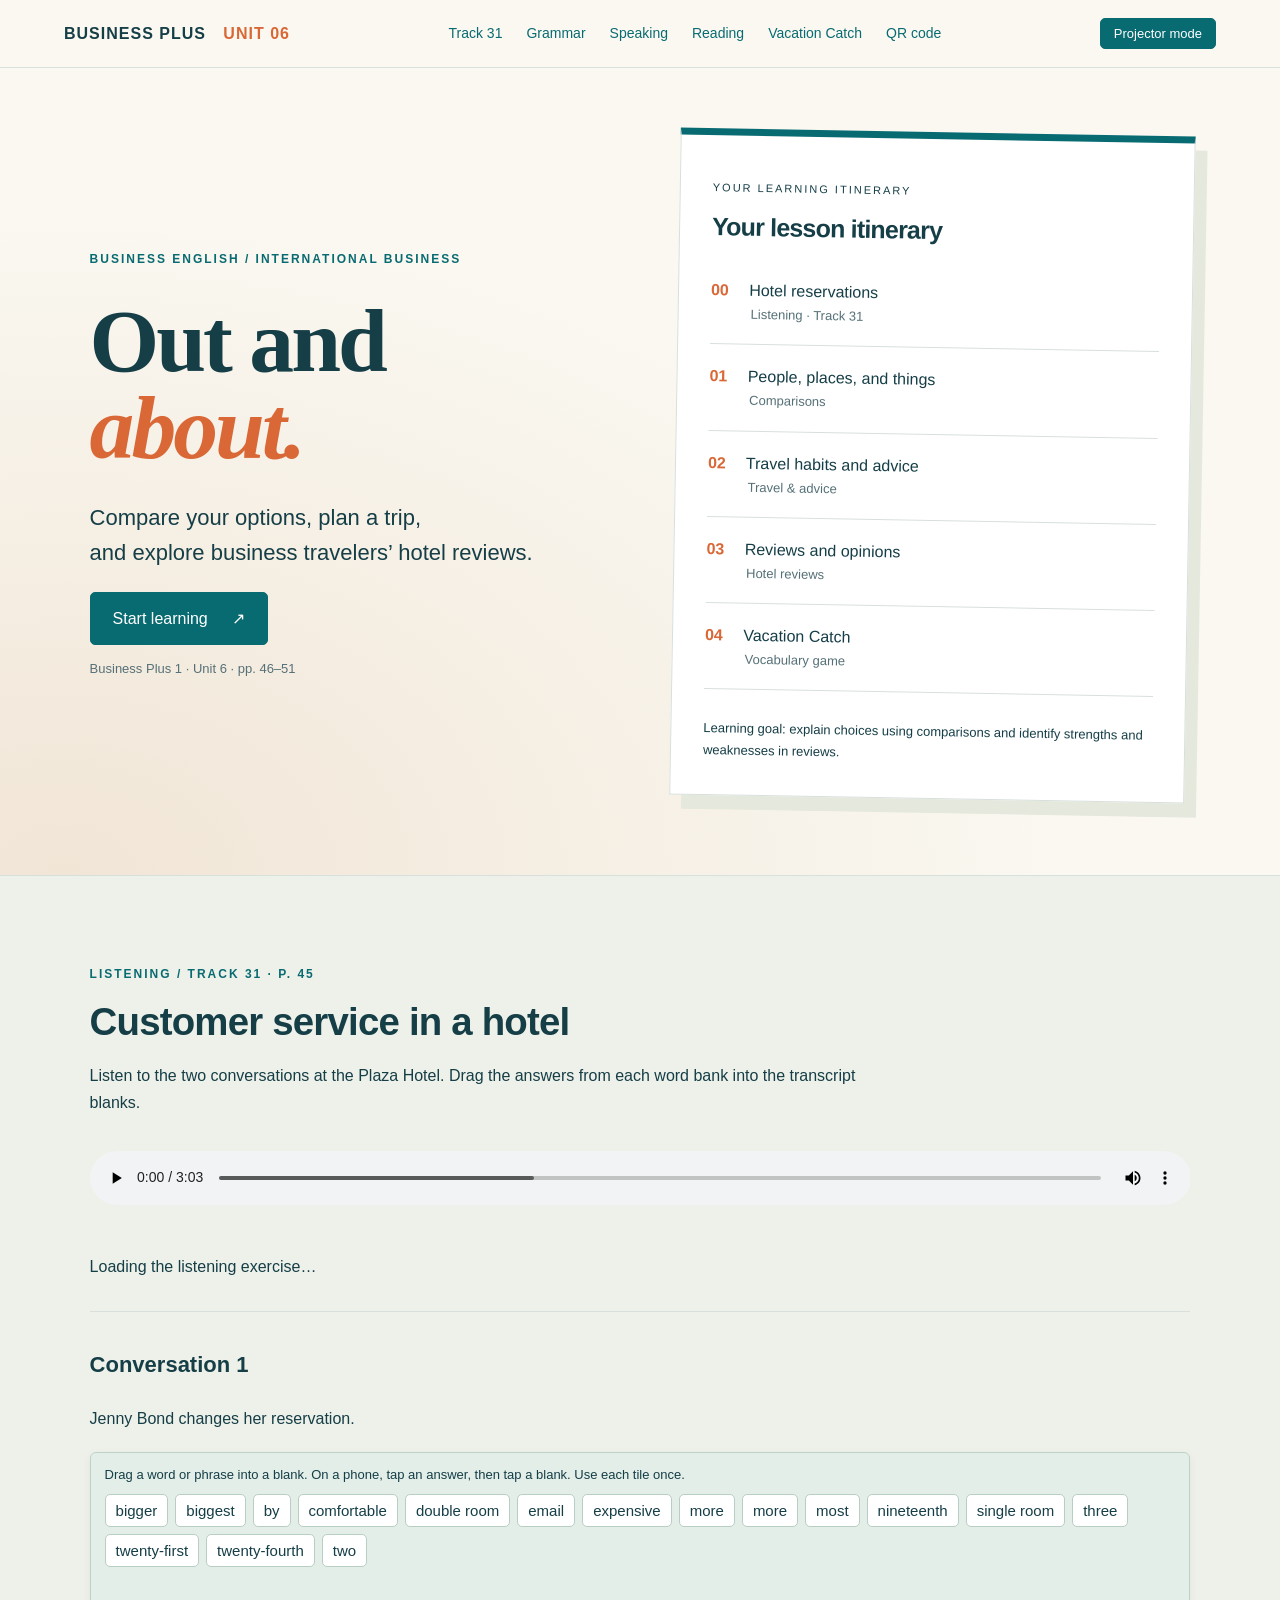
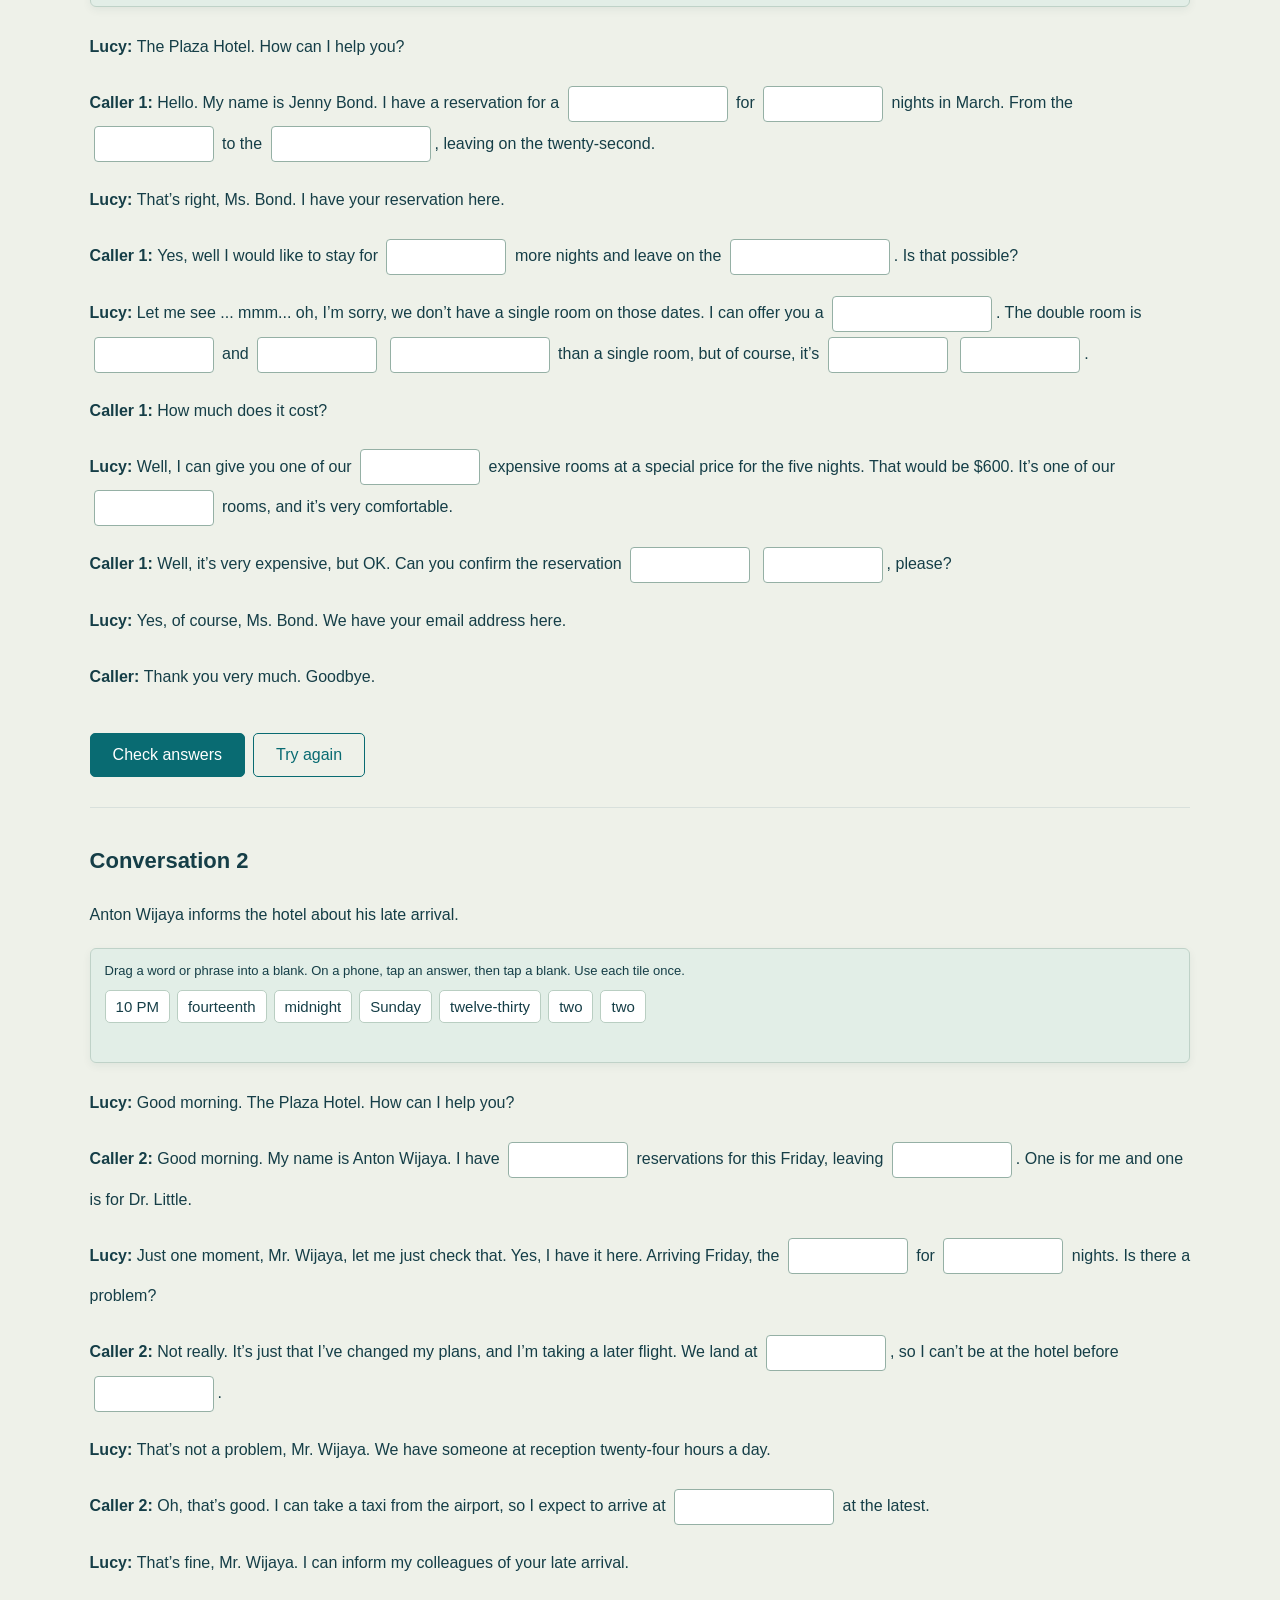
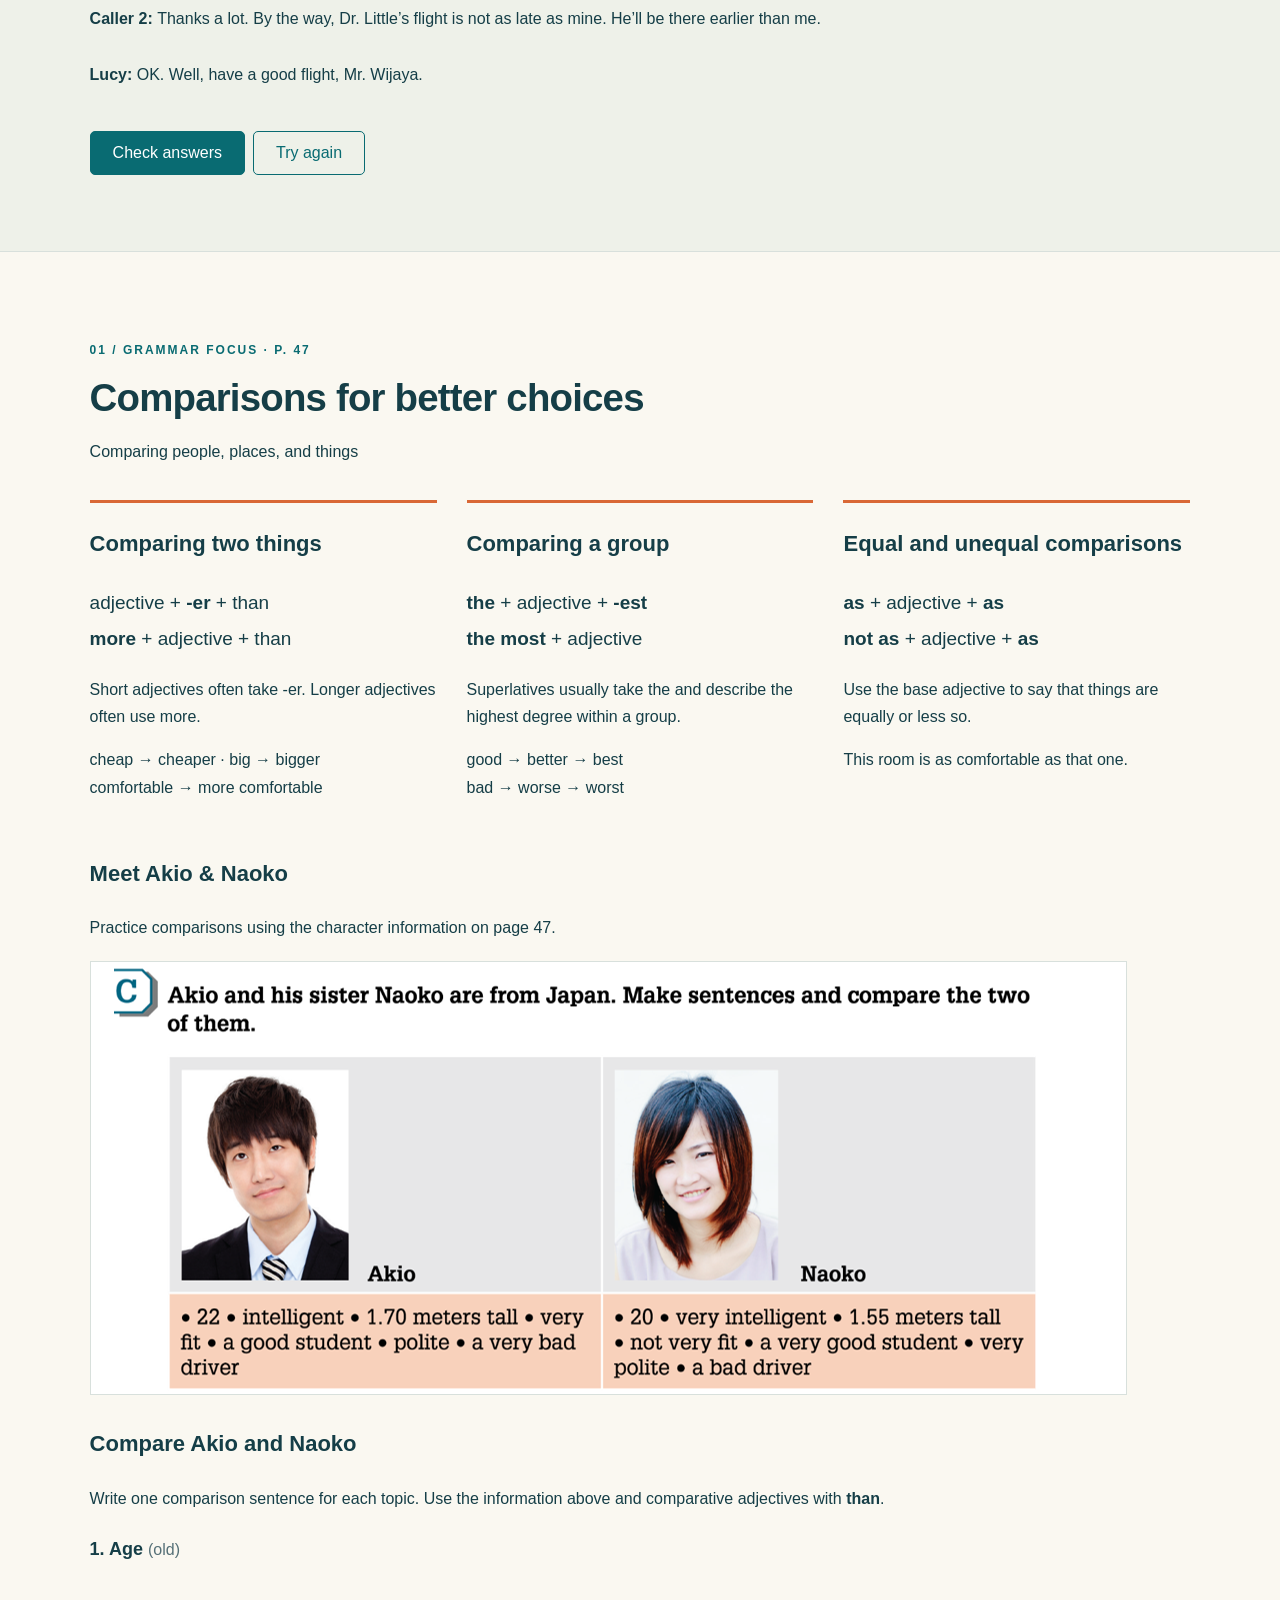
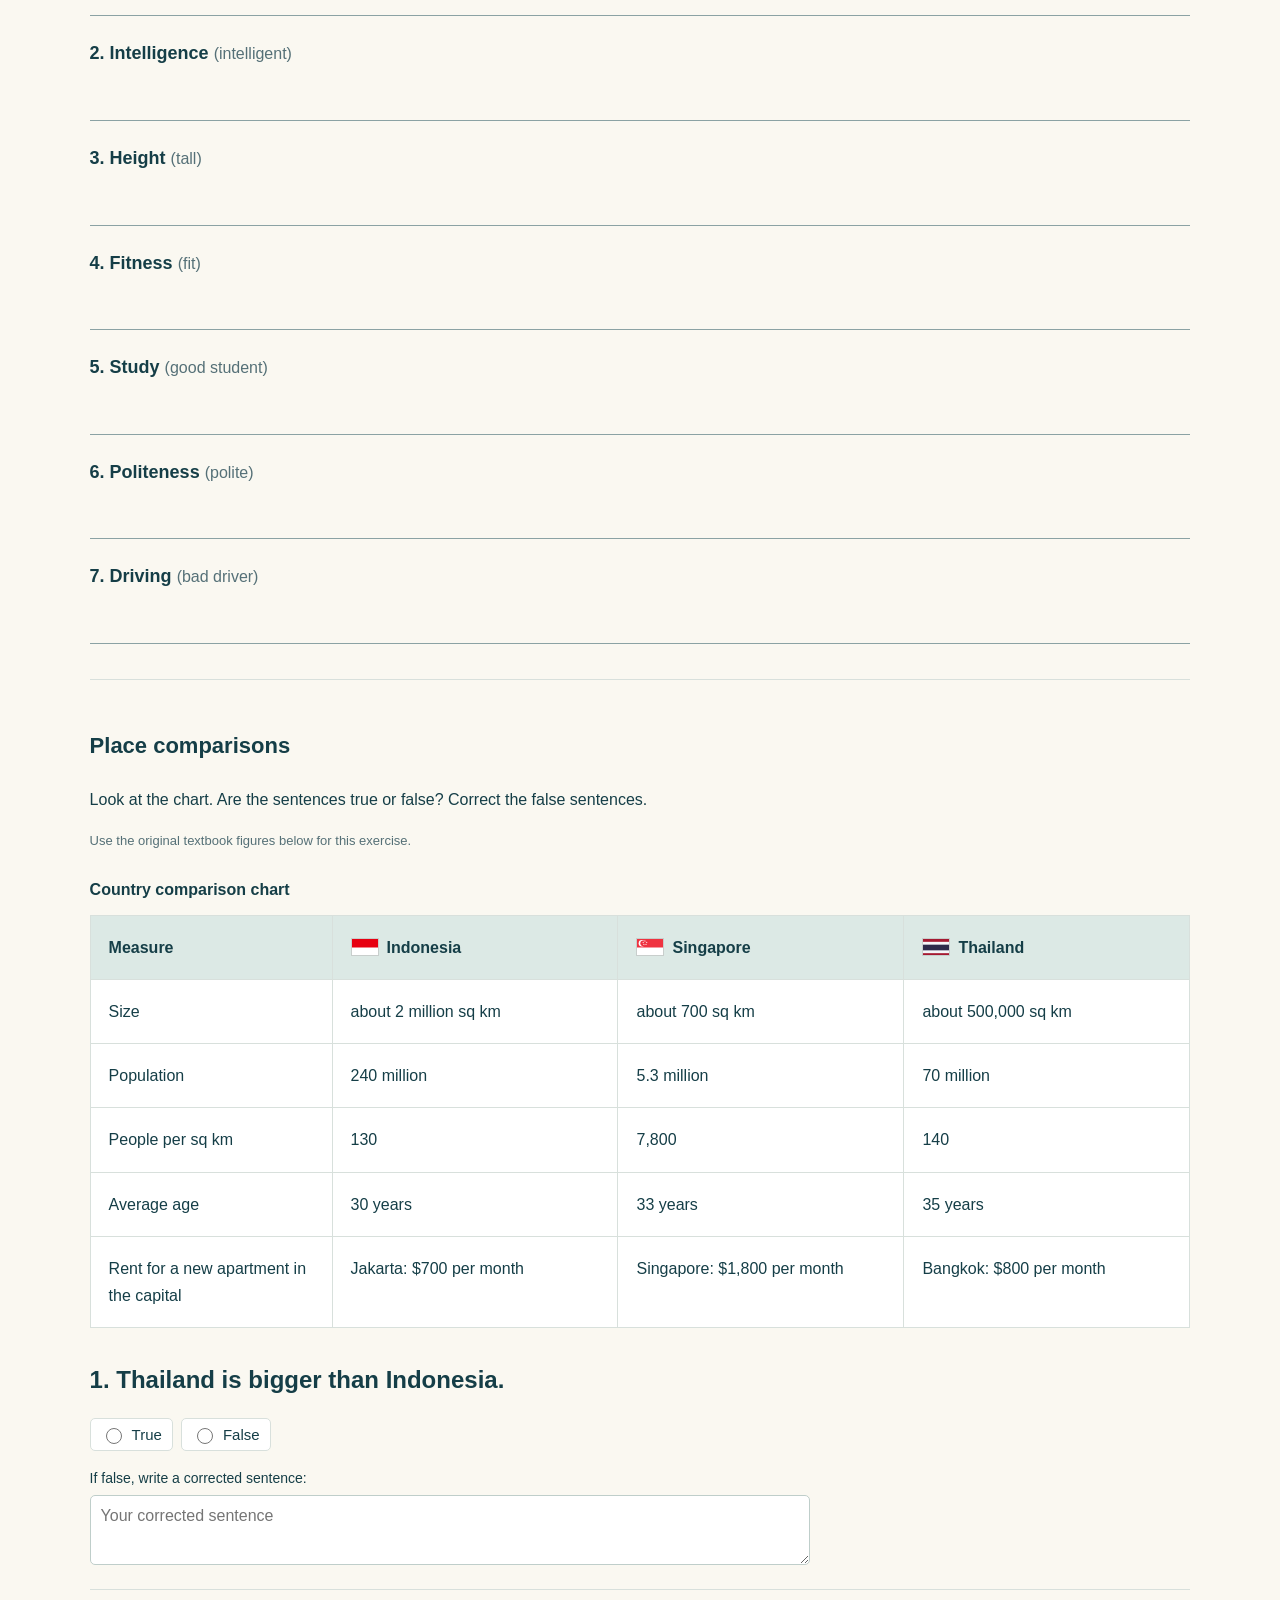
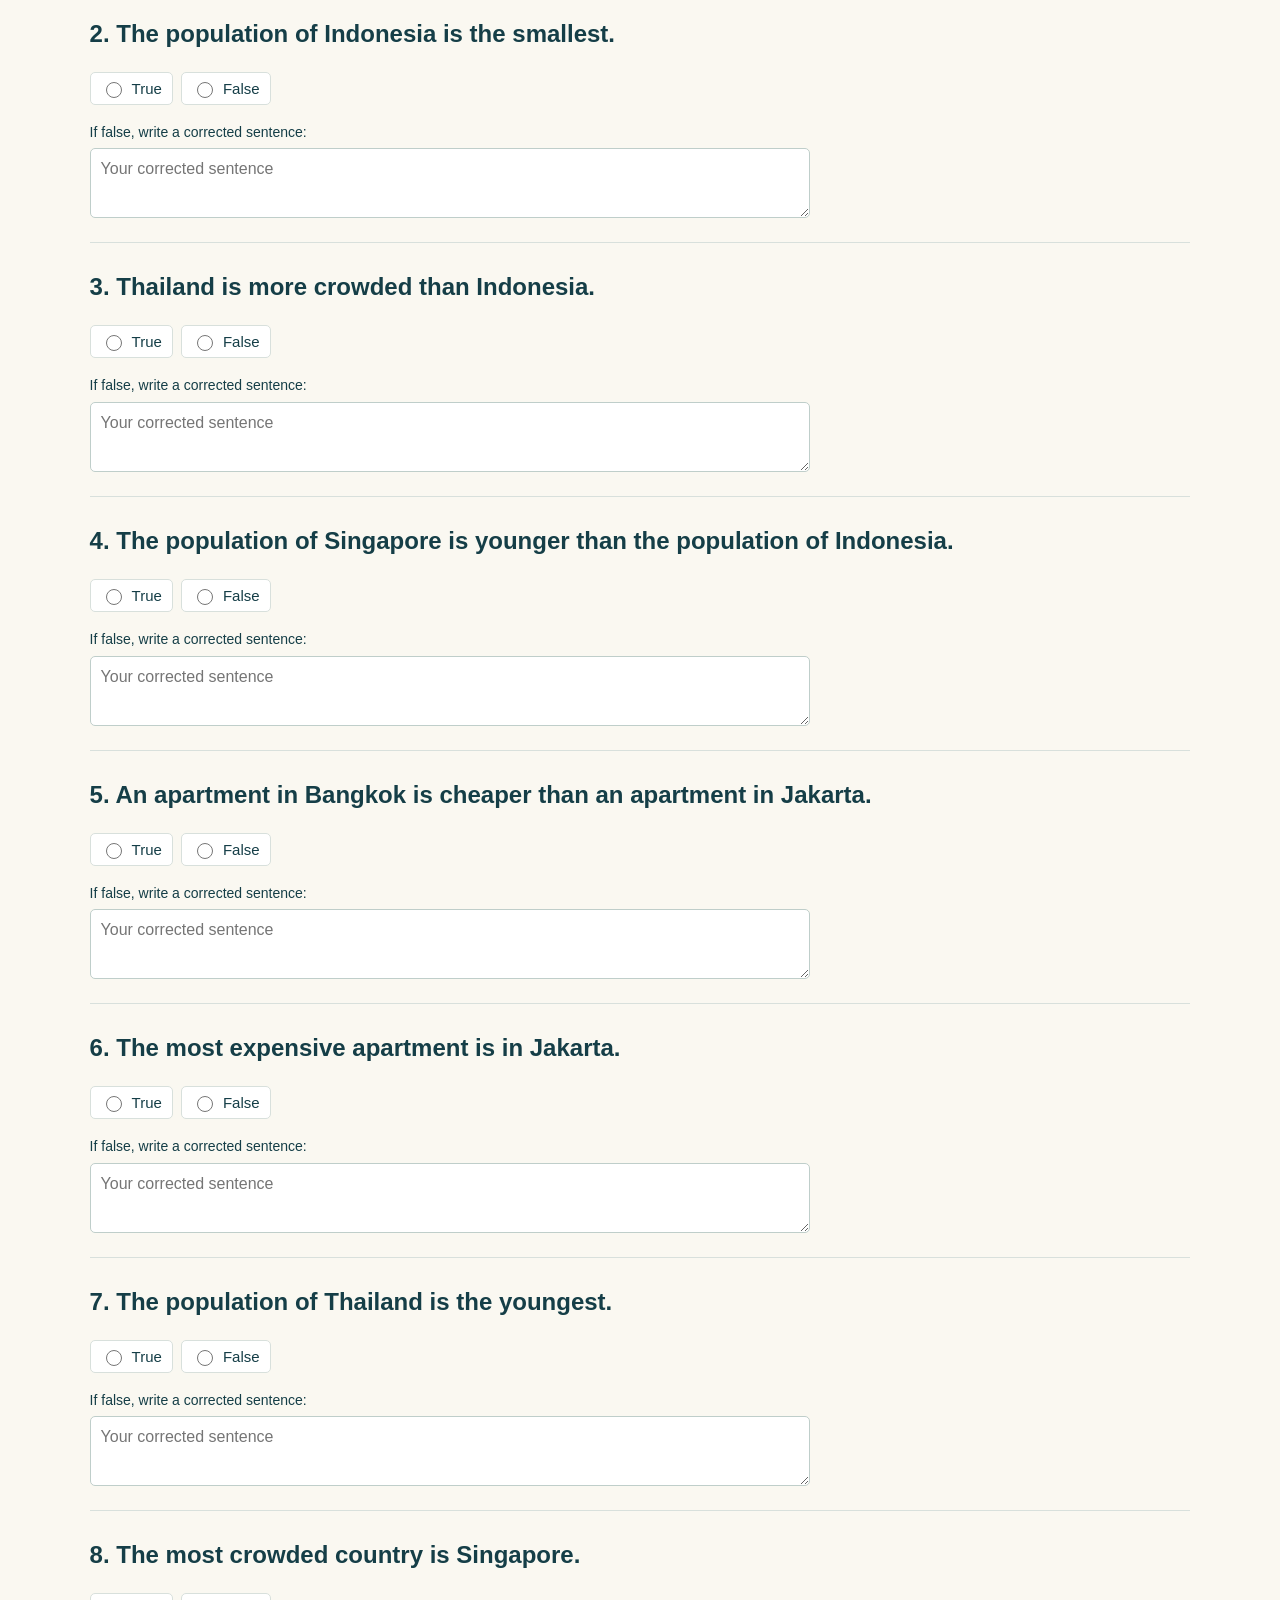
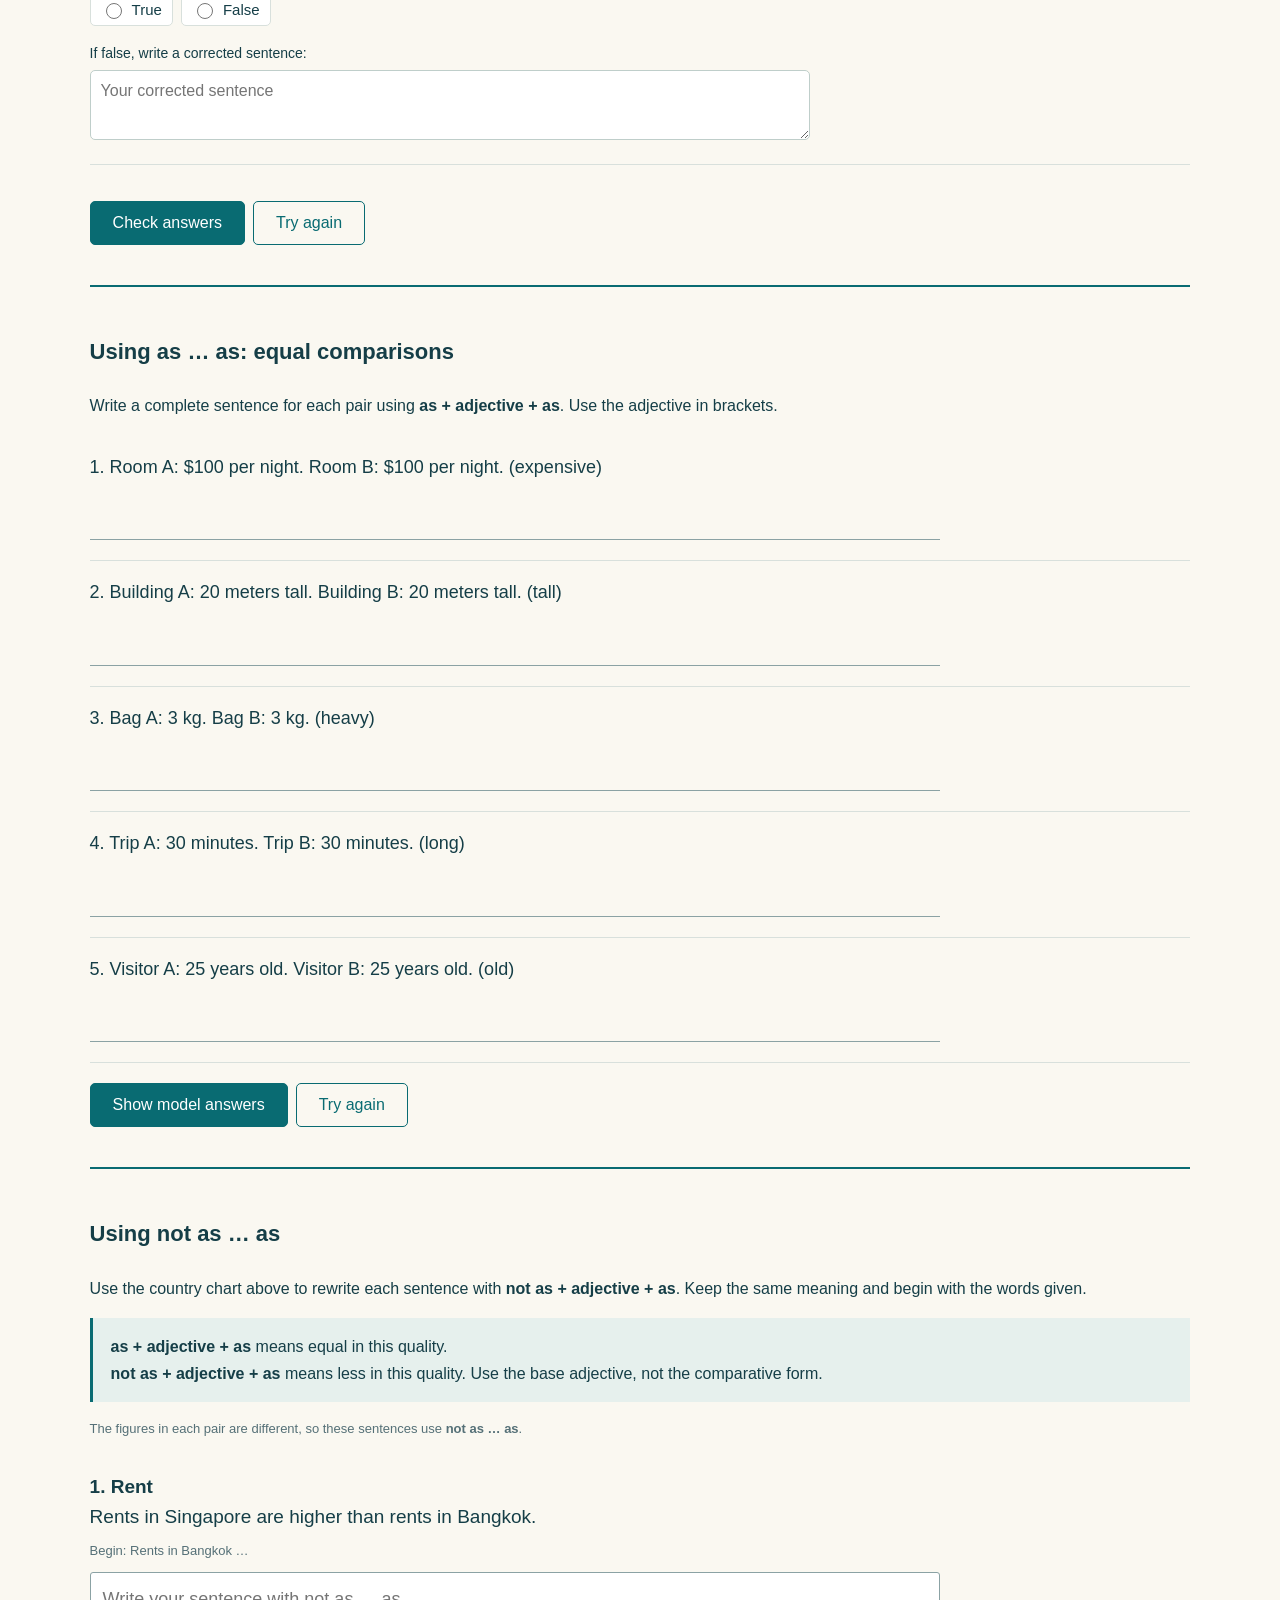
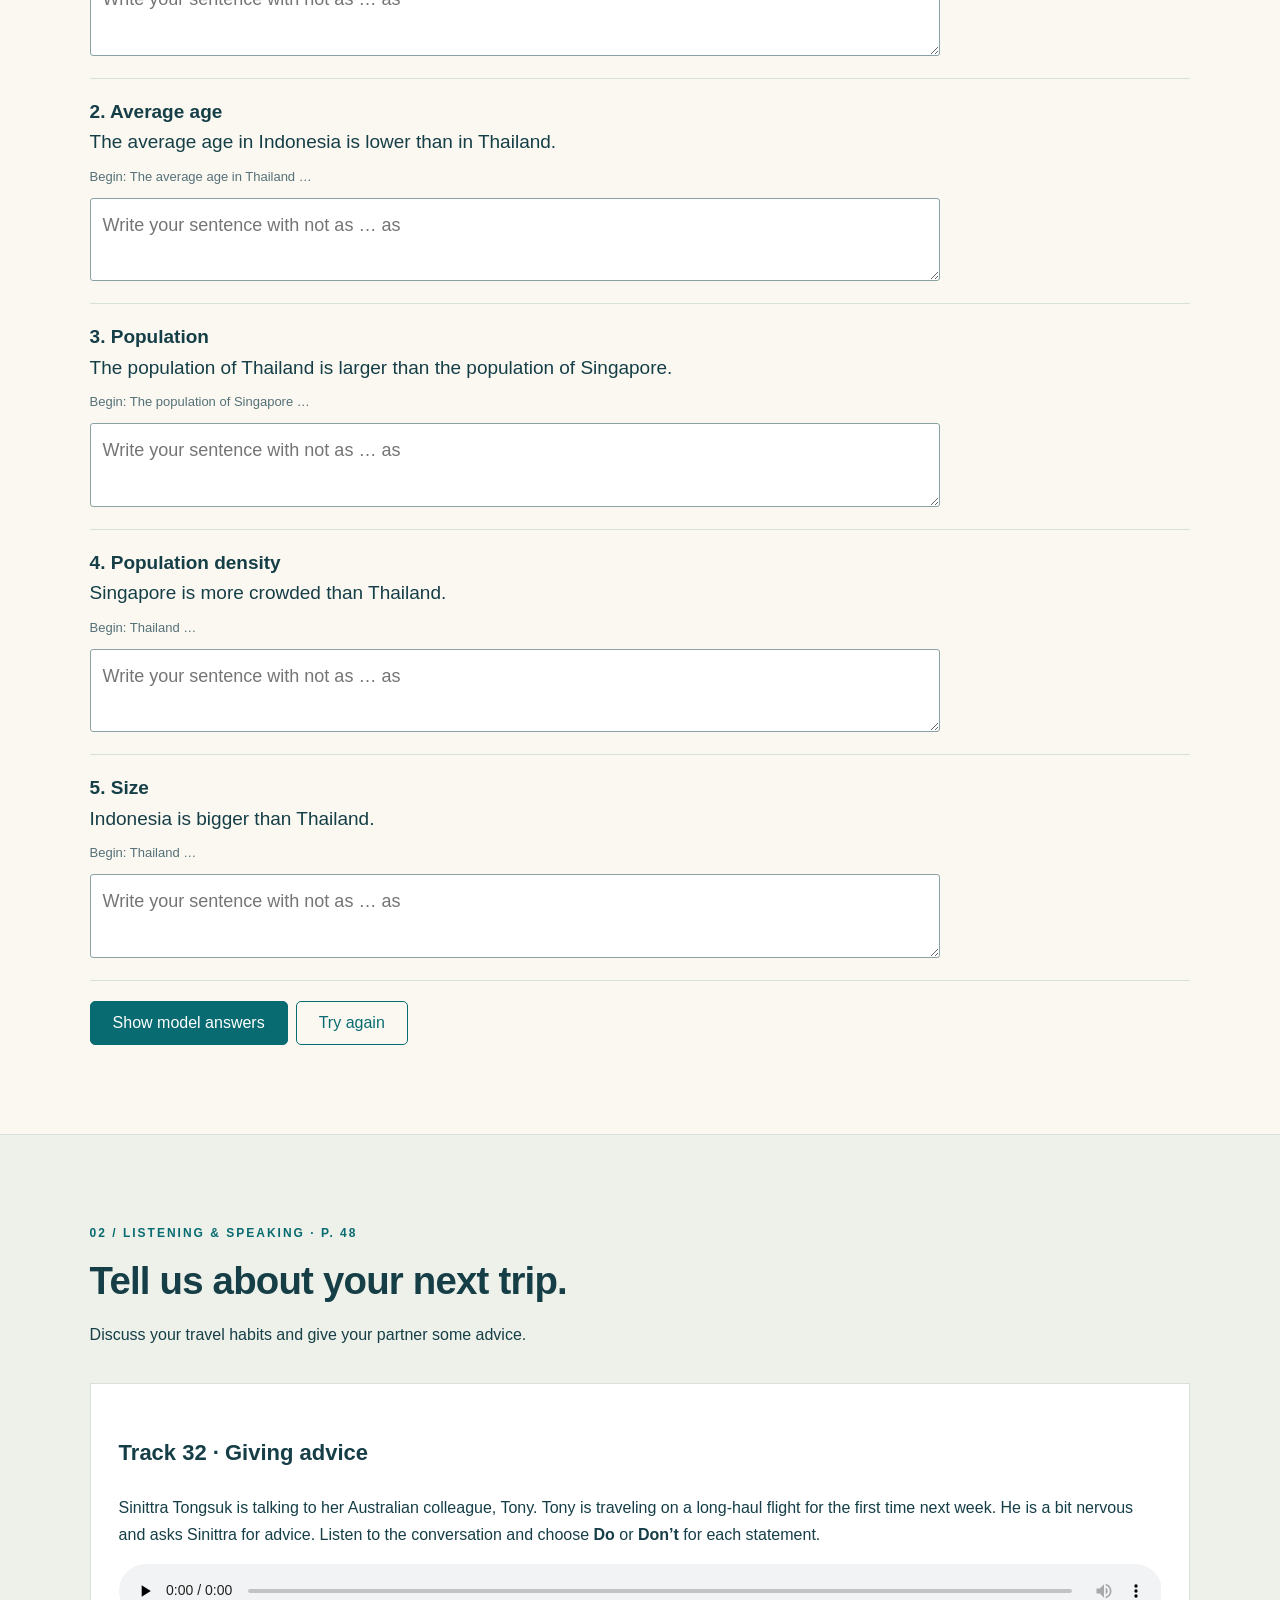
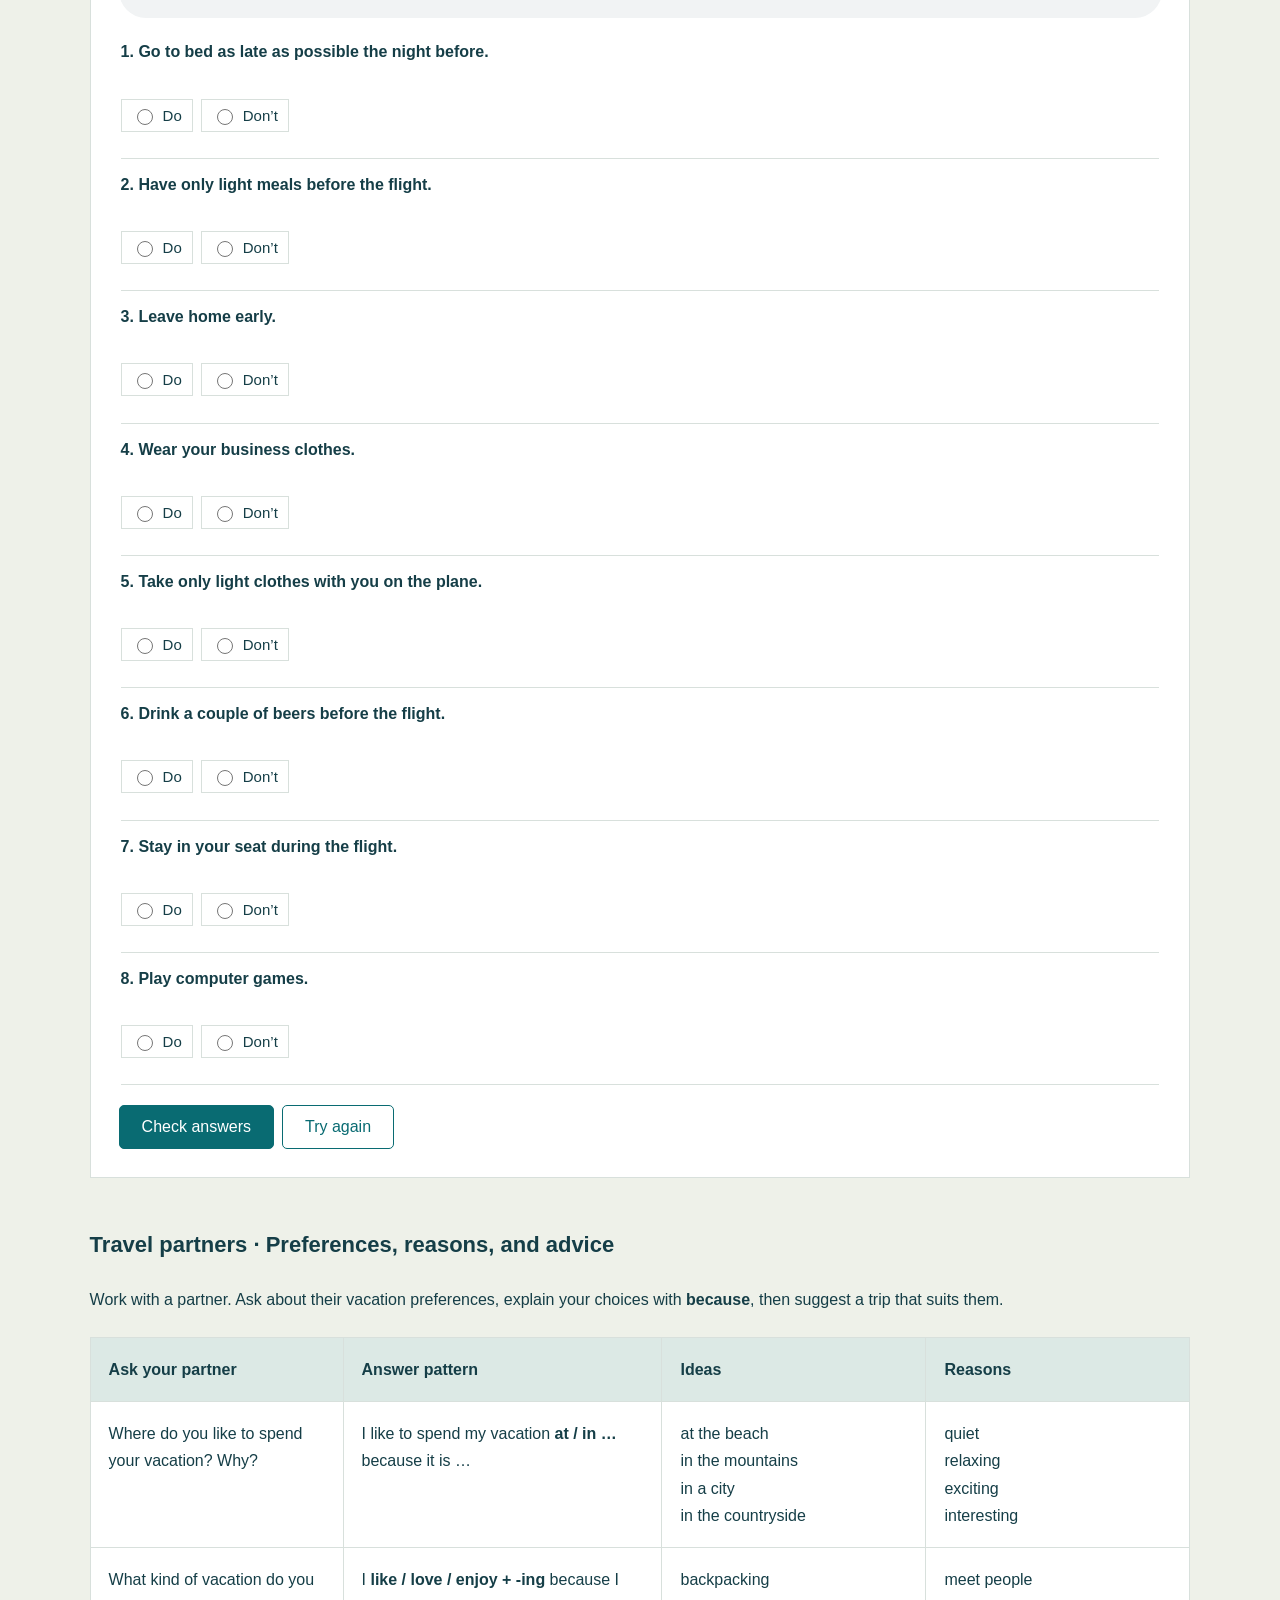
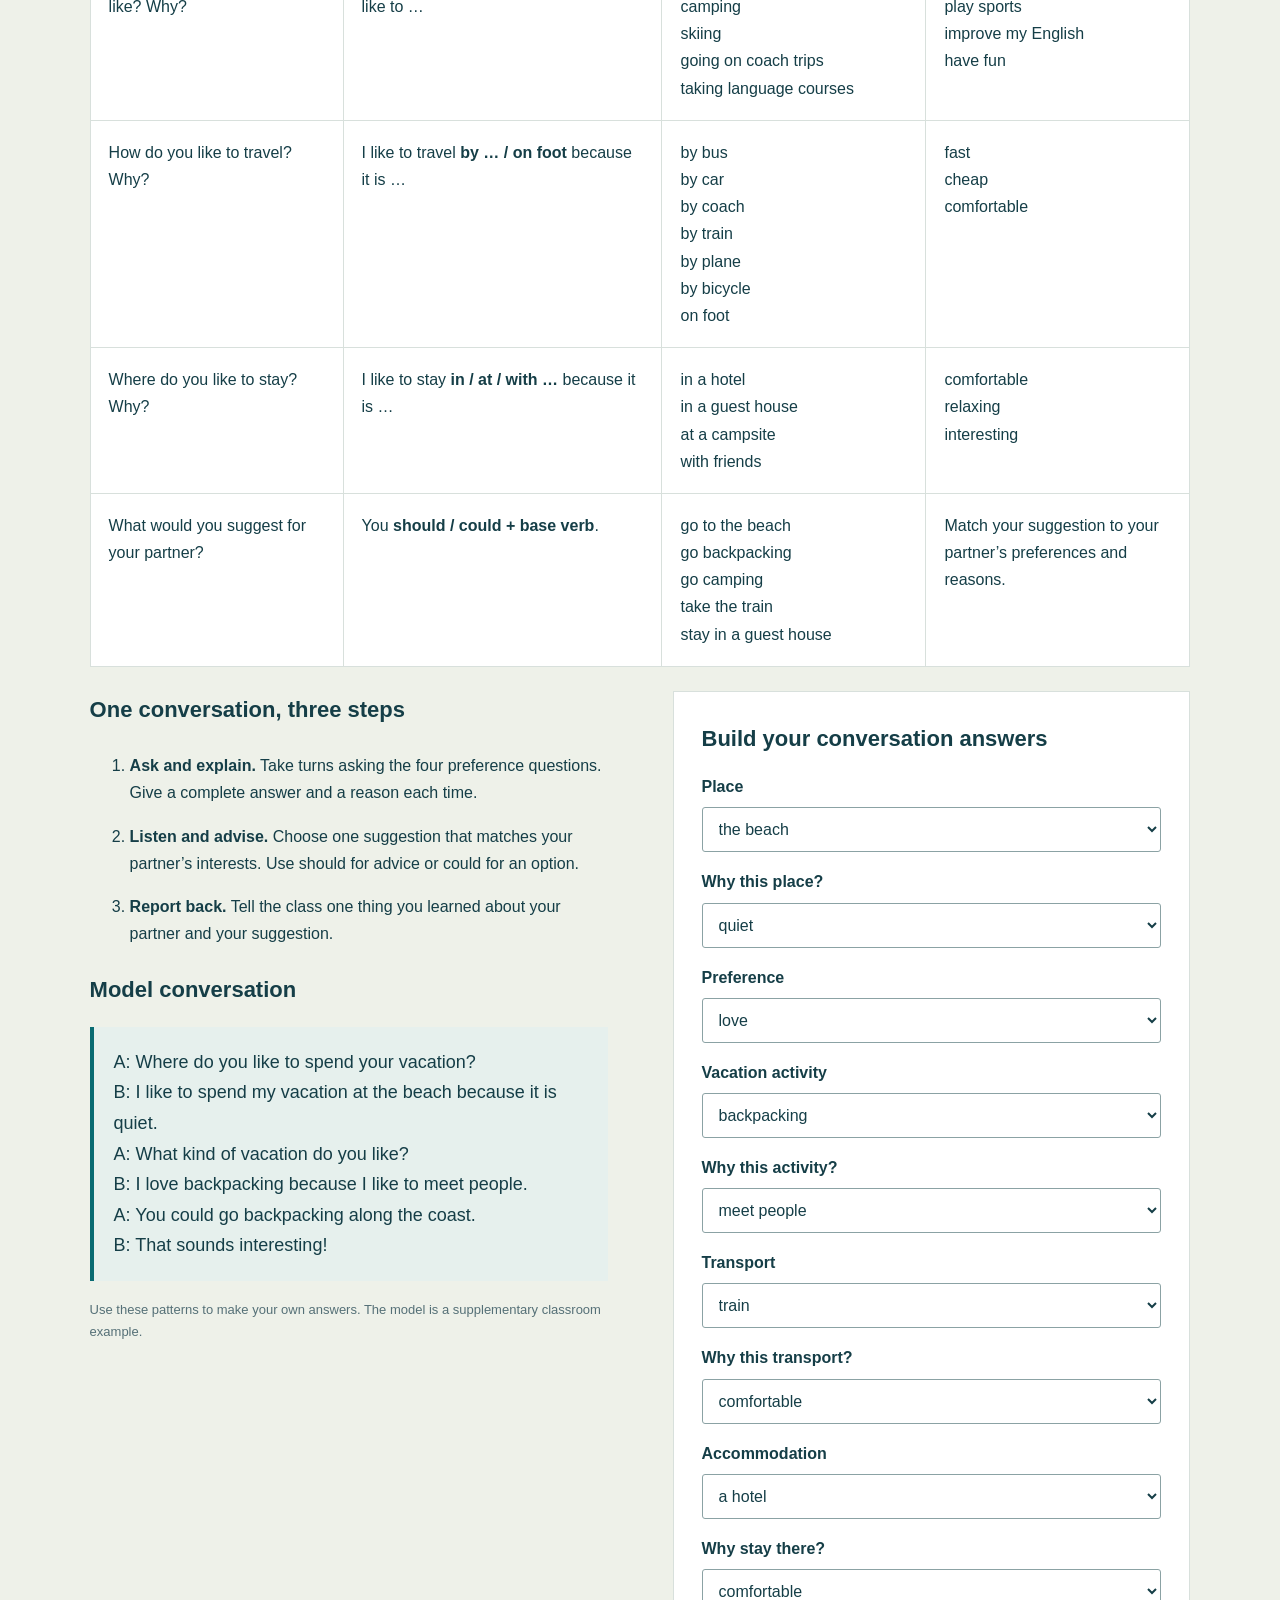
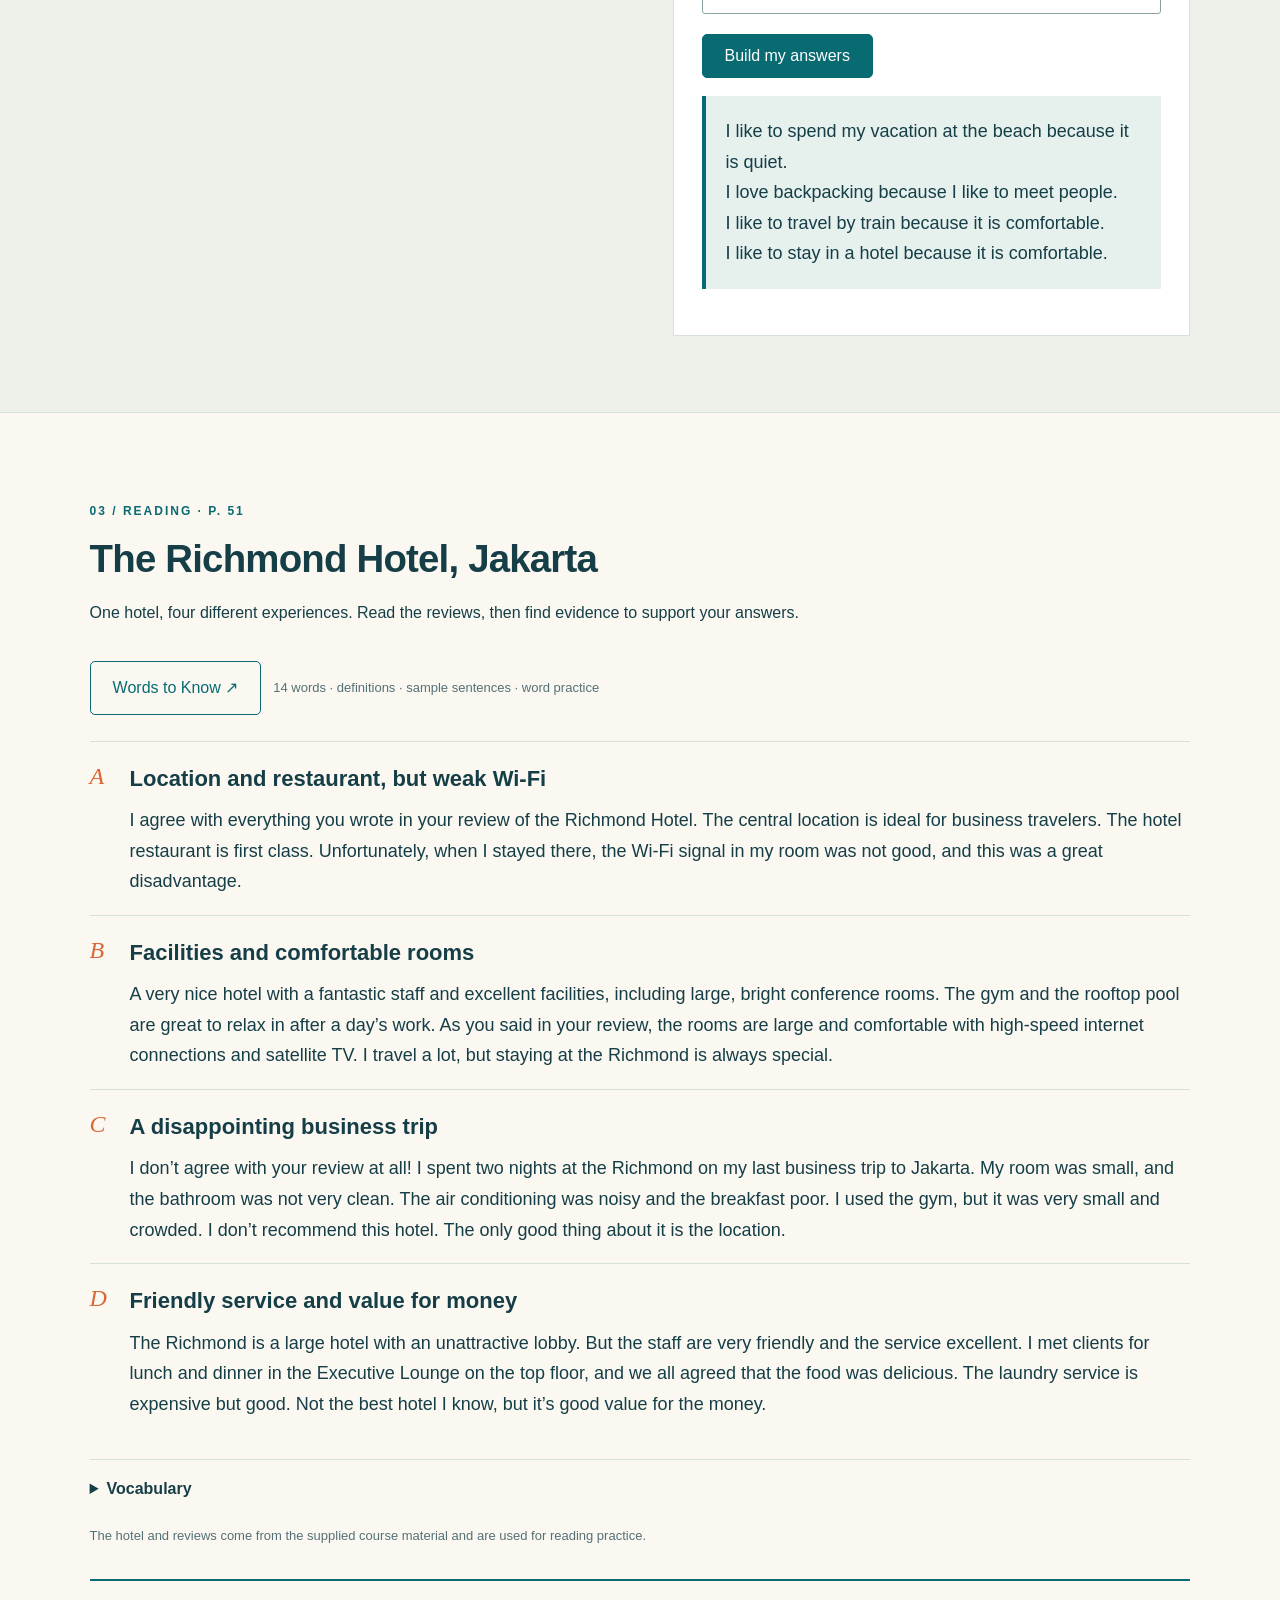
==== commit 7eddfc54: "Add Vacation Catch navigation tab and embedded game section" ====
--- a/index.html
+++ b/index.html
@@ -1,12 +1,13 @@
 <!doctype html>
 <html lang="en"><head><meta charset="utf-8"><meta name="viewport" content="width=device-width,initial-scale=1"><meta name="description" content="Business Plus Unit 6: comparisons, travel speaking, hotel reviews and interactive practice."><title>Out and about · Business Plus U6</title><link rel="stylesheet" href="style.css?v=track31-1"><script defer src="app.js?v=no-knowledge-check"></script><script defer src="track31.js?v=track31-1"></script></head>
-<body><a class="skip" href="#main">Skip to lesson</a><header><a class="brand" href="#home">BUSINESS PLUS <span>UNIT 06</span></a><nav aria-label="Lesson navigation"><a href="#track31">Track 31</a><a href="#grammar">Grammar</a><a href="#speaking">Speaking</a><a href="#reading">Reading</a><a href="#classroom-qr">QR code</a></nav><button id="projector" type="button">Projector mode</button></header>
-<main id="main"><section id="home" class="hero"><div><p class="eyebrow">BUSINESS ENGLISH / INTERNATIONAL BUSINESS</p><h1>Out and<br><em>about.</em></h1><p class="intro">Compare your options, plan a trip,<br>and explore business travelers’ hotel reviews.</p><a class="button" href="#track31">Start learning <span>↗</span></a><p class="small">Business Plus 1 · Unit 6 · pp. 46–51</p></div><div class="ticket"><p>YOUR LEARNING ITINERARY</p><h2>Your lesson itinerary</h2><ol><li><a href="#track31"><b>00</b> Hotel reservations <span>Listening · Track 31</span></a></li><li><a href="#grammar"><b>01</b> People, places, and things <span>Comparisons</span></a></li><li><a href="#speaking"><b>02</b> Travel habits and advice <span>Travel & advice</span></a></li><li><a href="#reading"><b>03</b> Reviews and opinions <span>Hotel reviews</span></a></li></ol><div class="ticket-foot">Learning goal: explain choices using comparisons and identify strengths and weaknesses in reviews.</div></div></section>
+<body><a class="skip" href="#main">Skip to lesson</a><header><a class="brand" href="#home">BUSINESS PLUS <span>UNIT 06</span></a><nav aria-label="Lesson navigation" style="flex-wrap:wrap"><a href="#track31">Track 31</a><a href="#grammar">Grammar</a><a href="#speaking">Speaking</a><a href="#reading">Reading</a><a href="#vacation-catch">Vacation Catch</a><a href="#classroom-qr">QR code</a></nav><button id="projector" type="button">Projector mode</button></header>
+<main id="main"><section id="home" class="hero"><div><p class="eyebrow">BUSINESS ENGLISH / INTERNATIONAL BUSINESS</p><h1>Out and<br><em>about.</em></h1><p class="intro">Compare your options, plan a trip,<br>and explore business travelers’ hotel reviews.</p><a class="button" href="#track31">Start learning <span>↗</span></a><p class="small">Business Plus 1 · Unit 6 · pp. 46–51</p></div><div class="ticket"><p>YOUR LEARNING ITINERARY</p><h2>Your lesson itinerary</h2><ol><li><a href="#track31"><b>00</b> Hotel reservations <span>Listening · Track 31</span></a></li><li><a href="#grammar"><b>01</b> People, places, and things <span>Comparisons</span></a></li><li><a href="#speaking"><b>02</b> Travel habits and advice <span>Travel & advice</span></a></li><li><a href="#reading"><b>03</b> Reviews and opinions <span>Hotel reviews</span></a></li><li><a href="#vacation-catch"><b>04</b> Vacation Catch <span>Vocabulary game</span></a></li></ol><div class="ticket-foot">Learning goal: explain choices using comparisons and identify strengths and weaknesses in reviews.</div></div></section>
 <section id="track31"><div class="section-title"><p class="eyebrow">LISTENING / TRACK 31 · P. 45</p><h2>Customer service in a hotel</h2><p>Listen to the two conversations at the Plaza Hotel. Drag the answers from each word bank into the transcript blanks.</p></div><audio id="track31-audio" controls preload="metadata" src="materials/track-31.mp3">Your browser does not support audio.</audio><div id="track31-conversations"><p>Loading the listening exercise…</p></div></section><section id="grammar"><div class="section-title"><p class="eyebrow">01 / GRAMMAR FOCUS · P. 47</p><h2>Comparisons for better choices</h2><p>Comparing people, places, and things</p></div><div class="rules"><article><h3>Comparing two things</h3><p class="formula">adjective + <strong>-er</strong> + than<br><strong>more</strong> + adjective + than</p><p>Short adjectives often take -er. Longer adjectives often use more.</p><p>cheap → cheaper · big → bigger<br>comfortable → more comfortable</p></article><article><h3>Comparing a group</h3><p class="formula"><strong>the</strong> + adjective + <strong>-est</strong><br><strong>the most</strong> + adjective</p><p>Superlatives usually take the and describe the highest degree within a group.</p><p>good → better → best<br>bad → worse → worst</p></article><article><h3>Equal and unequal comparisons</h3><p class="formula"><strong>as</strong> + adjective + <strong>as</strong><br><strong>not as</strong> + adjective + <strong>as</strong></p><p>Use the base adjective to say that things are equally or less so.</p><p>This room is as comfortable as that one.</p></article></div><h3>Meet Akio & Naoko</h3><p>Practice comparisons using the character information on page 47.</p><img class="source" src="materials/akio-naoko.png" alt="Akio and his sister Naoko: photos and character information for the comparison activity. Akio is 22 and 1.70 meters tall. Naoko is 20 and 1.55 meters tall." loading="lazy"><article id="character-comparisons" aria-labelledby="character-comparisons-title"><h3 id="character-comparisons-title">Compare Akio and Naoko</h3><p>Write one comparison sentence for each topic. Use the information above and comparative adjectives with <strong>than</strong>.</p><ol class="comparison-writing-lines"><li><label for="compare-age">1. Age <span>(old)</span></label><input id="compare-age" name="compare-age" type="text" autocomplete="off" aria-label="Age comparison sentence"></li><li><label for="compare-intelligence">2. Intelligence <span>(intelligent)</span></label><input id="compare-intelligence" name="compare-intelligence" type="text" autocomplete="off" aria-label="Intelligence comparison sentence"></li><li><label for="compare-height">3. Height <span>(tall)</span></label><input id="compare-height" name="compare-height" type="text" autocomplete="off" aria-label="Height comparison sentence"></li><li><label for="compare-fitness">4. Fitness <span>(fit)</span></label><input id="compare-fitness" name="compare-fitness" type="text" autocomplete="off" aria-label="Fitness comparison sentence"></li><li><label for="compare-study">5. Study <span>(good student)</span></label><input id="compare-study" name="compare-study" type="text" autocomplete="off" aria-label="Study comparison sentence"></li><li><label for="compare-politeness">6. Politeness <span>(polite)</span></label><input id="compare-politeness" name="compare-politeness" type="text" autocomplete="off" aria-label="Politeness comparison sentence"></li><li><label for="compare-driving">7. Driving <span>(bad driver)</span></label><input id="compare-driving" name="compare-driving" type="text" autocomplete="off" aria-label="Driving comparison sentence"></li></ol></article><article id="places"><h3>Place comparisons</h3><p>Look at the chart. Are the sentences true or false? Correct the false sentences.</p><p class="small">Use the original textbook figures below for this exercise.</p><div class="travel-table"><table><caption>Country comparison chart</caption><thead><tr><th scope="col">Measure</th><th scope="col"><span class="country-heading"><img class="flag" src="materials/flag-indonesia.svg" alt="Flag of Indonesia" width="28" height="18">Indonesia</span></th><th scope="col"><span class="country-heading"><img class="flag" src="materials/flag-singapore.svg" alt="Flag of Singapore" width="28" height="18">Singapore</span></th><th scope="col"><span class="country-heading"><img class="flag" src="materials/flag-thailand.svg" alt="Flag of Thailand" width="28" height="18">Thailand</span></th></tr></thead><tbody><tr><th scope="row">Size</th><td>about 2 million sq km</td><td>about 700 sq km</td><td>about 500,000 sq km</td></tr><tr><th scope="row">Population</th><td>240 million</td><td>5.3 million</td><td>70 million</td></tr><tr><th scope="row">People per sq km</th><td>130</td><td>7,800</td><td>140</td></tr><tr><th scope="row">Average age</th><td>30 years</td><td>33 years</td><td>35 years</td></tr><tr><th scope="row">Rent for a new apartment in the capital</th><td>Jakarta: $700 per month</td><td>Singapore: $1,800 per month</td><td>Bangkok: $800 per month</td></tr></tbody></table></div><form id="places-form"><div id="places-questions"></div><button type="submit">Check answers</button><button type="button" id="places-reset" class="secondary">Try again</button><p id="places-score" class="example" aria-live="polite" hidden></p></form><article id="equal-comparisons" aria-labelledby="equal-comparisons-title"><h3 id="equal-comparisons-title">Using as … as: equal comparisons</h3><p>Write a complete sentence for each pair using <strong>as + adjective + as</strong>. Use the adjective in brackets.</p><form id="equal-comparisons-form"><div id="equal-comparison-questions"></div><button type="submit">Show model answers</button><button type="button" id="equal-comparisons-reset" class="secondary">Try again</button><p id="equal-comparisons-score" class="example" aria-live="polite" hidden></p></form></article><article id="as-comparisons" aria-labelledby="as-comparisons-title"><h3 id="as-comparisons-title">Using not as … as</h3><p>Use the country chart above to rewrite each sentence with <strong>not as + adjective + as</strong>. Keep the same meaning and begin with the words given.</p><p class="as-rule"><strong>as + adjective + as</strong> means equal in this quality.<br><strong>not as + adjective + as</strong> means less in this quality. Use the base adjective, not the comparative form.</p><p class="small">The figures in each pair are different, so these sentences use <strong>not as … as</strong>.</p><form id="as-comparisons-form"><div id="as-comparison-questions"></div><button type="submit">Show model answers</button><button type="button" id="as-comparisons-reset" class="secondary">Try again</button><p id="as-comparisons-status" class="small" aria-live="polite"></p></form></article></article></section>
 <section id="speaking" class="tint"><div class="section-title"><p class="eyebrow">02 / LISTENING & SPEAKING · P. 48</p><h2>Tell us about your next trip.</h2><p>Discuss your travel habits and give your partner some advice.</p></div><article id="track32"><h3>Track 32 · Giving advice</h3><p>Sinittra Tongsuk is talking to her Australian colleague, Tony. Tony is traveling on a long-haul flight for the first time next week. He is a bit nervous and asks Sinittra for advice. Listen to the conversation and choose <strong>Do</strong> or <strong>Don’t</strong> for each statement.</p><audio controls preload="none" src="materials/track-32.mp3">Your browser does not support audio.</audio><form id="listening-form"><div id="listening-questions"></div><button type="submit">Check answers</button><button type="button" id="listening-reset" class="secondary">Try again</button><p id="listening-score" class="example" aria-live="polite" hidden></p></form></article><article id="travel-partners"><h3>Travel partners · Preferences, reasons, and advice</h3><p>Work with a partner. Ask about their vacation preferences, explain your choices with <strong>because</strong>, then suggest a trip that suits them.</p><div class="travel-table"><table><thead><tr><th scope="col">Ask your partner</th><th scope="col">Answer pattern</th><th scope="col">Ideas</th><th scope="col">Reasons</th></tr></thead><tbody><tr><th scope="row">Where do you like to spend your vacation? Why?</th><td>I like to spend my vacation <strong>at / in …</strong> because it is …</td><td>at the beach<br>in the mountains<br>in a city<br>in the countryside</td><td>quiet<br>relaxing<br>exciting<br>interesting</td></tr><tr><th scope="row">What kind of vacation do you like? Why?</th><td>I <strong>like / love / enjoy + -ing</strong> because I like to …</td><td>backpacking<br>camping<br>skiing<br>going on coach trips<br>taking language courses</td><td>meet people<br>play sports<br>improve my English<br>have fun</td></tr><tr><th scope="row">How do you like to travel? Why?</th><td>I like to travel <strong>by … / on foot</strong> because it is …</td><td>by bus<br>by car<br>by coach<br>by train<br>by plane<br>by bicycle<br>on foot</td><td>fast<br>cheap<br>comfortable</td></tr><tr><th scope="row">Where do you like to stay? Why?</th><td>I like to stay <strong>in / at / with …</strong> because it is …</td><td>in a hotel<br>in a guest house<br>at a campsite<br>with friends</td><td>comfortable<br>relaxing<br>interesting</td></tr><tr><th scope="row">What would you suggest for your partner?</th><td>You <strong>should / could + base verb</strong>.</td><td>go to the beach<br>go backpacking<br>go camping<br>take the train<br>stay in a guest house</td><td>Match your suggestion to your partner’s preferences and reasons.</td></tr></tbody></table></div><div class="split"><div><h4>One conversation, three steps</h4><ol class="steps"><li><strong>Ask and explain.</strong> Take turns asking the four preference questions. Give a complete answer and a reason each time.</li><li><strong>Listen and advise.</strong> Choose one suggestion that matches your partner’s interests. Use should for advice or could for an option.</li><li><strong>Report back.</strong> Tell the class one thing you learned about your partner and your suggestion.</li></ol><h4>Model conversation</h4><p class="example">A: Where do you like to spend your vacation?<br>B: I like to spend my vacation at the beach because it is quiet.<br>A: What kind of vacation do you like?<br>B: I love backpacking because I like to meet people.<br>A: You could go backpacking along the coast.<br>B: That sounds interesting!</p><p class="small">Use these patterns to make your own answers. The model is a supplementary classroom example.</p></div><form id="trip-form"><h4>Build your conversation answers</h4><label for="destination">Place</label><select id="destination"><option value="the beach">the beach</option><option value="the mountains">the mountains</option><option value="a city">a city</option><option value="the countryside">the countryside</option></select><label for="reason">Why this place?</label><select id="reason"><option value="quiet">quiet</option><option value="relaxing">relaxing</option><option value="exciting">exciting</option><option value="interesting">interesting</option></select><label for="preference">Preference</label><select id="preference"><option value="love">love</option><option value="like">like</option><option value="enjoy">enjoy</option></select><label for="activity">Vacation activity</label><select id="activity"><option value="backpacking">backpacking</option><option value="camping">camping</option><option value="skiing">skiing</option><option value="going on coach trips">going on coach trips</option><option value="taking language courses">taking language courses</option></select><label for="activity-reason">Why this activity?</label><select id="activity-reason"><option value="meet people">meet people</option><option value="play sports">play sports</option><option value="improve my English">improve my English</option><option value="have fun">have fun</option></select><label for="transport">Transport</label><select id="transport"><option value="train">train</option><option value="plane">plane</option><option value="bus">bus</option><option value="car">car</option><option value="coach">coach</option><option value="bicycle">bicycle</option><option value="on foot">on foot</option></select><label for="transport-reason">Why this transport?</label><select id="transport-reason"><option value="comfortable">comfortable</option><option value="fast">fast</option><option value="cheap">cheap</option></select><label for="stay">Accommodation</label><select id="stay"><option value="a hotel">a hotel</option><option value="a guest house">a guest house</option><option value="a campsite">a campsite</option><option value="friends">friends</option></select><label for="stay-reason">Why stay there?</label><select id="stay-reason"><option value="comfortable">comfortable</option><option value="relaxing">relaxing</option><option value="interesting">interesting</option></select><button type="submit">Build my answers</button><p id="trip-result" class="example" aria-live="polite"></p></form></div></article></section>
 <section id="reading"><div class="section-title"><p class="eyebrow">03 / READING · P. 51</p><h2>The Richmond Hotel, Jakarta</h2><p>One hotel, four different experiences. Read the reviews, then find evidence to support your answers.</p></div><p class="reading-word-list-link"><a class="button secondary" href="word-list.html">Words to Know ↗</a> <span class="small">14 words · definitions · sample sentences · word practice</span></p><div id="reviews"></div><details><summary>Vocabulary</summary><div id="vocabulary" class="vocabulary"></div></details><p class="small">The hotel and reviews come from the supplied course material and are used for reading practice.</p><article id="reading-comprehension" aria-labelledby="reading-comprehension-title"><h3 id="reading-comprehension-title">B · Scanning for detail</h3><p>Which of comments <strong>A, B, C or D</strong> talk about each topic below? Select <strong>all</strong> the matching letters. More than one comment may match.</p><form id="reading-form"><div id="reading-questions"></div><button type="submit">Check answers</button><button type="button" id="reading-reset" class="secondary">Try again</button><p id="reading-score" class="example" aria-live="polite" hidden></p></form></article></section>
 
-<section id="classroom-qr"><div class="section-title"><p class="eyebrow">CLASSROOM ACCESS</p><h2>Scan to open this lesson</h2><p>Scan the QR code on your phone to join the lesson.</p></div><div class="qr"><img src="qr-code.svg" width="240" height="240" alt="QR code for the Business Plus Unit 6 teaching website"><p><a href="https://ij-teacher.github.io/business-plus-u6/">ij-teacher.github.io/business-plus-u6/</a></p><a class="button secondary" href="qr.html">Print QR code</a></div></section></main><footer>BUSINESS PLUS / UNIT 06 <span>Source: supplied Business Plus U6 presentation. Supplementary teaching content and website files are on GitHub.</span></footer><p id="load-error" role="alert" hidden></p></body></html>
+<section id="vacation-catch" aria-labelledby="vacation-catch-title"><div class="section-title"><p class="eyebrow">04 / VACATION GAME</p><h2 id="vacation-catch-title">Vacation Catch</h2><p>Catch the words that match each travel question.</p><a class="button secondary" href="https://ij-teacher.github.io/vacation-catch/" target="_blank" rel="noopener">Open game in a new tab ↗</a></div><iframe src="https://ij-teacher.github.io/vacation-catch/" title="Vacation Catch vocabulary game" loading="lazy" style="display:block;width:100%;height:1000px;border:1px solid #d8e0dc;border-radius:12px;background:#f6f3e9"></iframe></section><section id="classroom-qr"><div class="section-title"><p class="eyebrow">CLASSROOM ACCESS</p><h2>Scan to open this lesson</h2><p>Scan the QR code on your phone to join the lesson.</p></div><div class="qr"><img src="qr-code.svg" width="240" height="240" alt="QR code for the Business Plus Unit 6 teaching website"><p><a href="https://ij-teacher.github.io/business-plus-u6/">ij-teacher.github.io/business-plus-u6/</a></p><a class="button secondary" href="qr.html">Print QR code</a></div></section></main><footer>BUSINESS PLUS / UNIT 06 <span>Source: supplied Business Plus U6 presentation. Supplementary teaching content and website files are on GitHub.</span></footer><p id="load-error" role="alert" hidden></p></body></html>
 
 
 
+
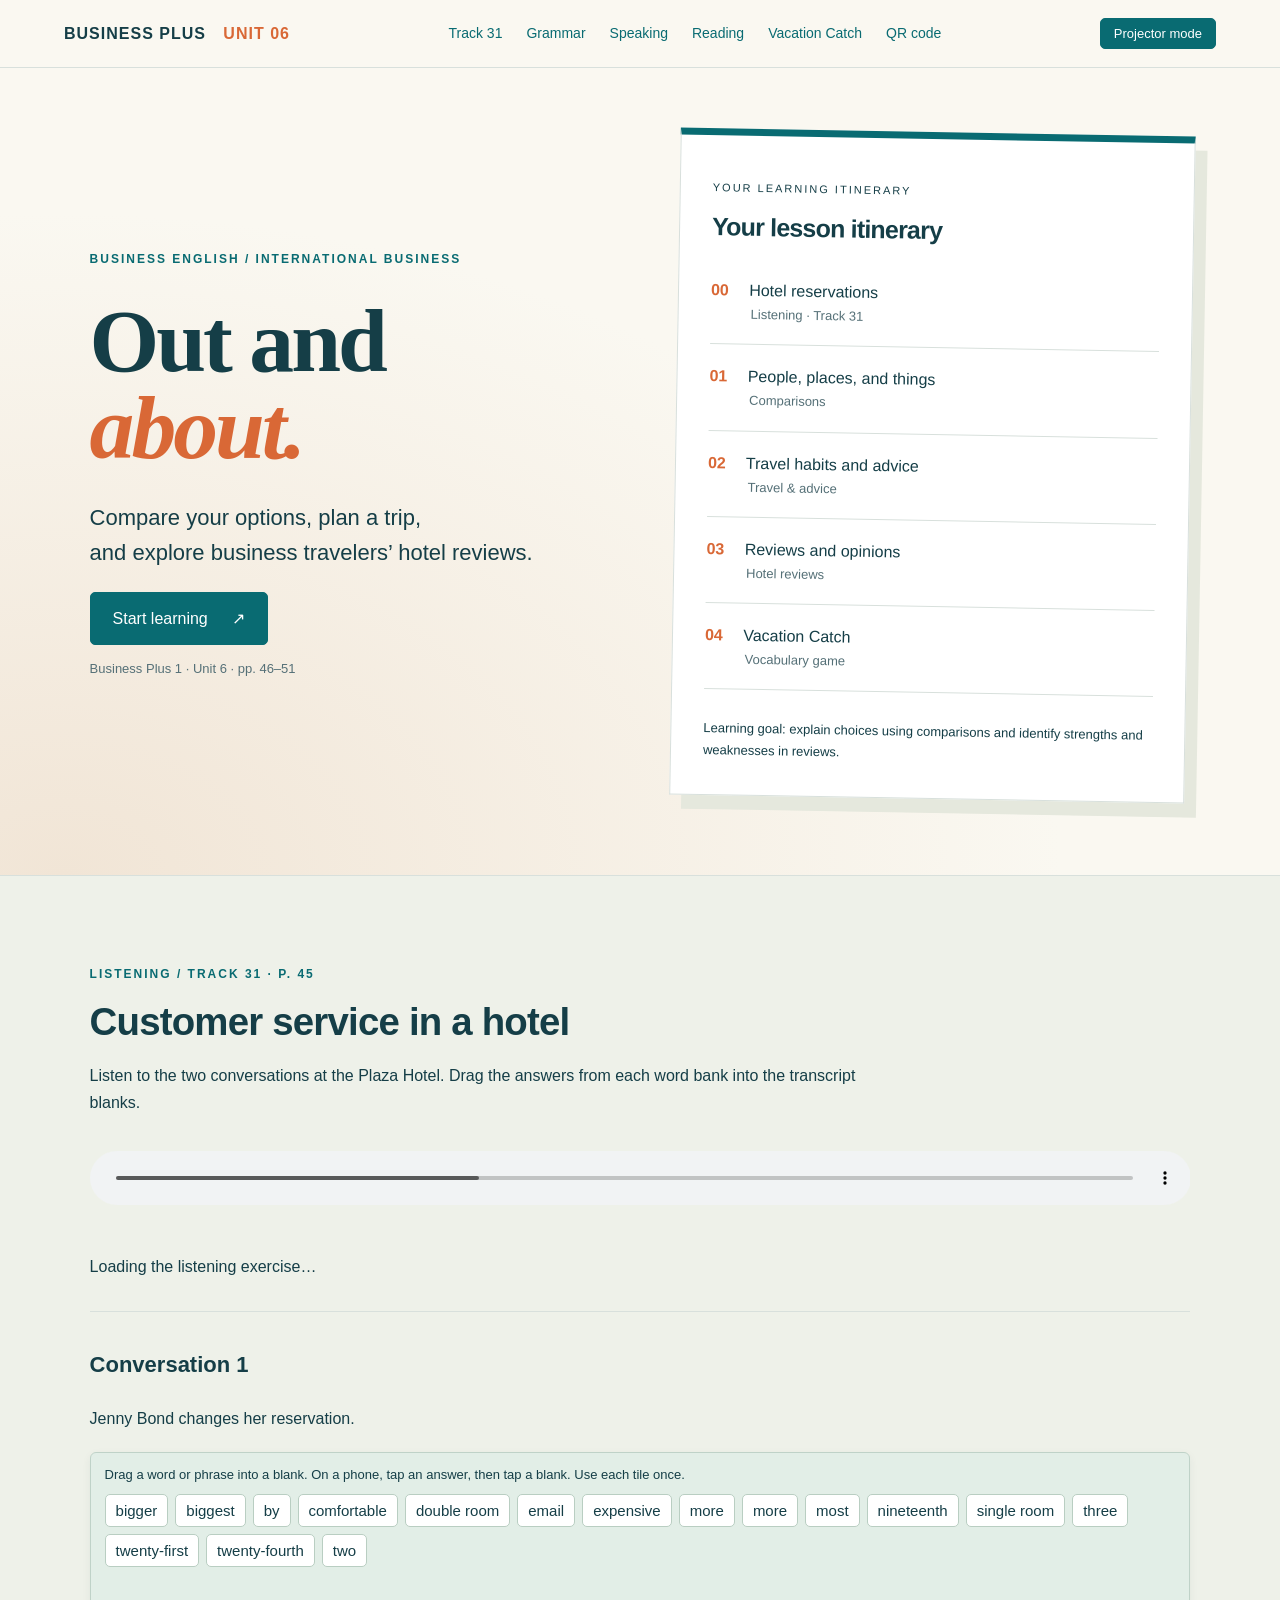
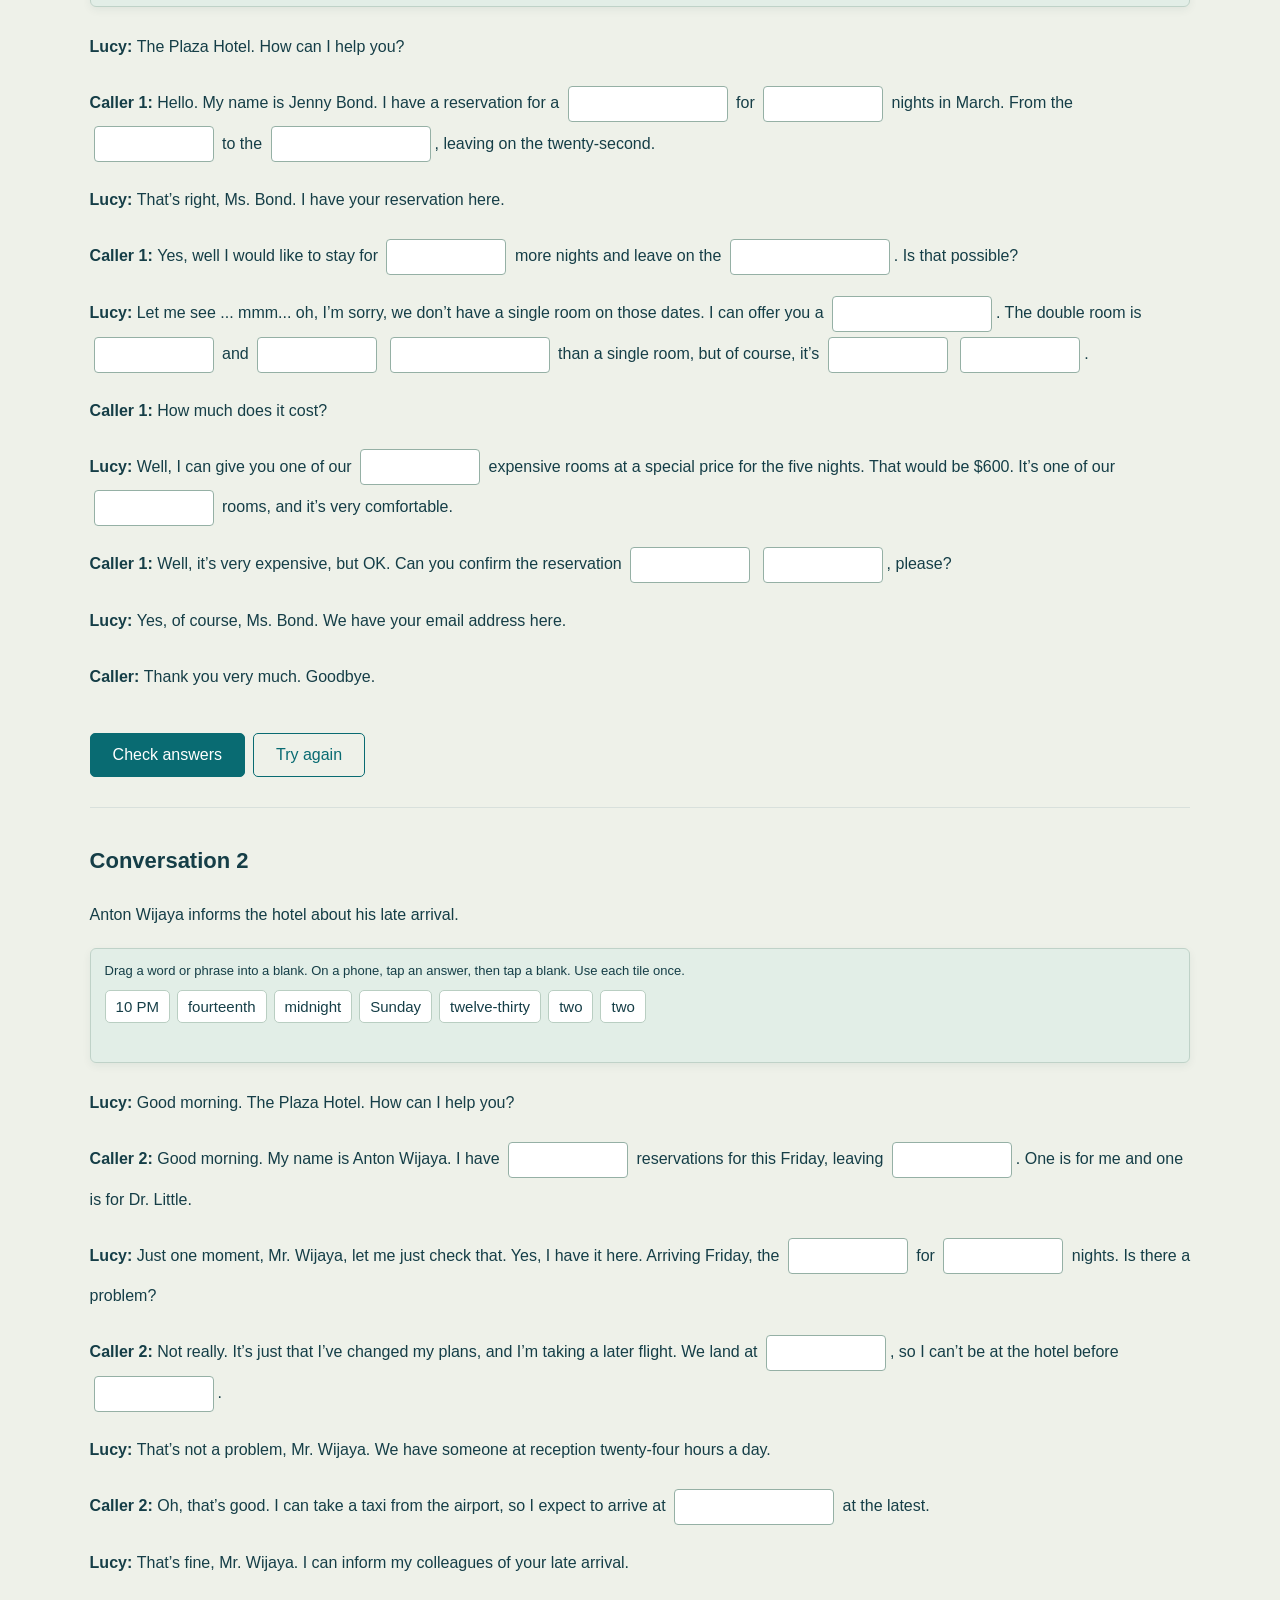
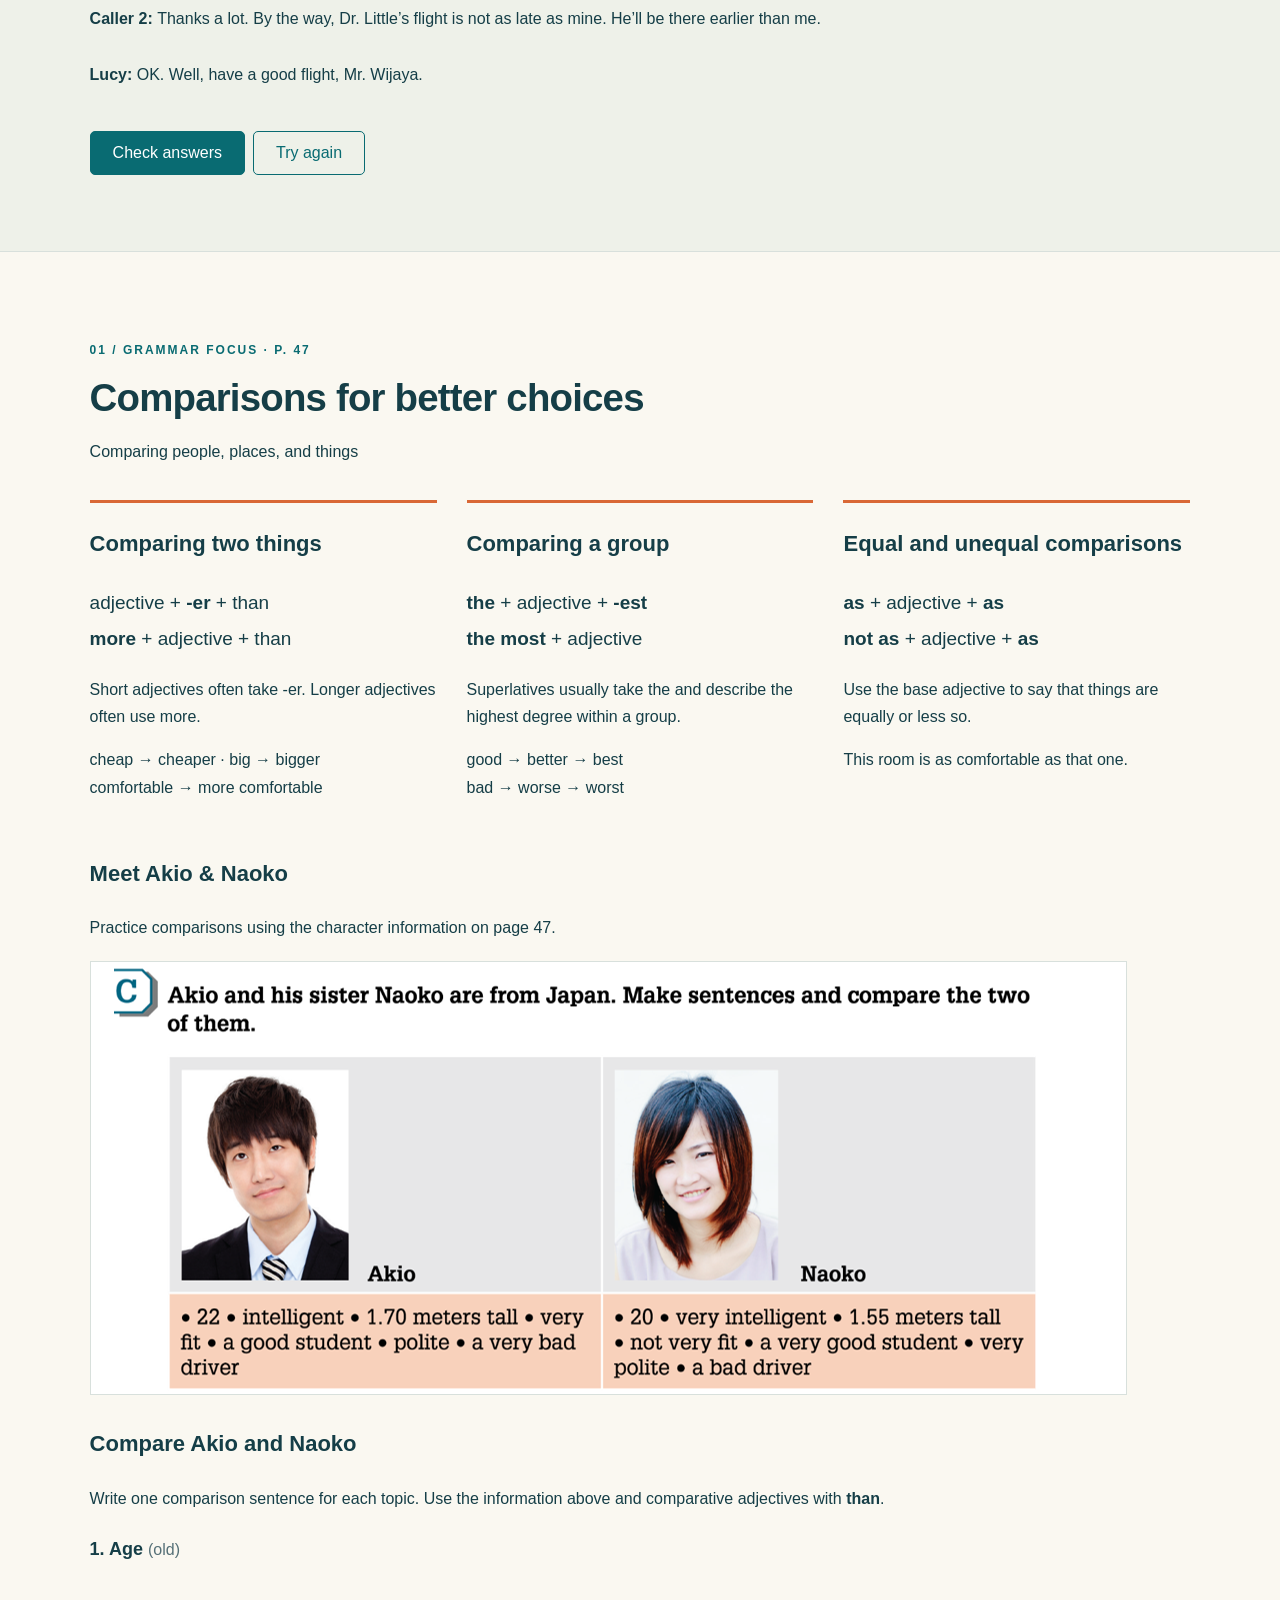
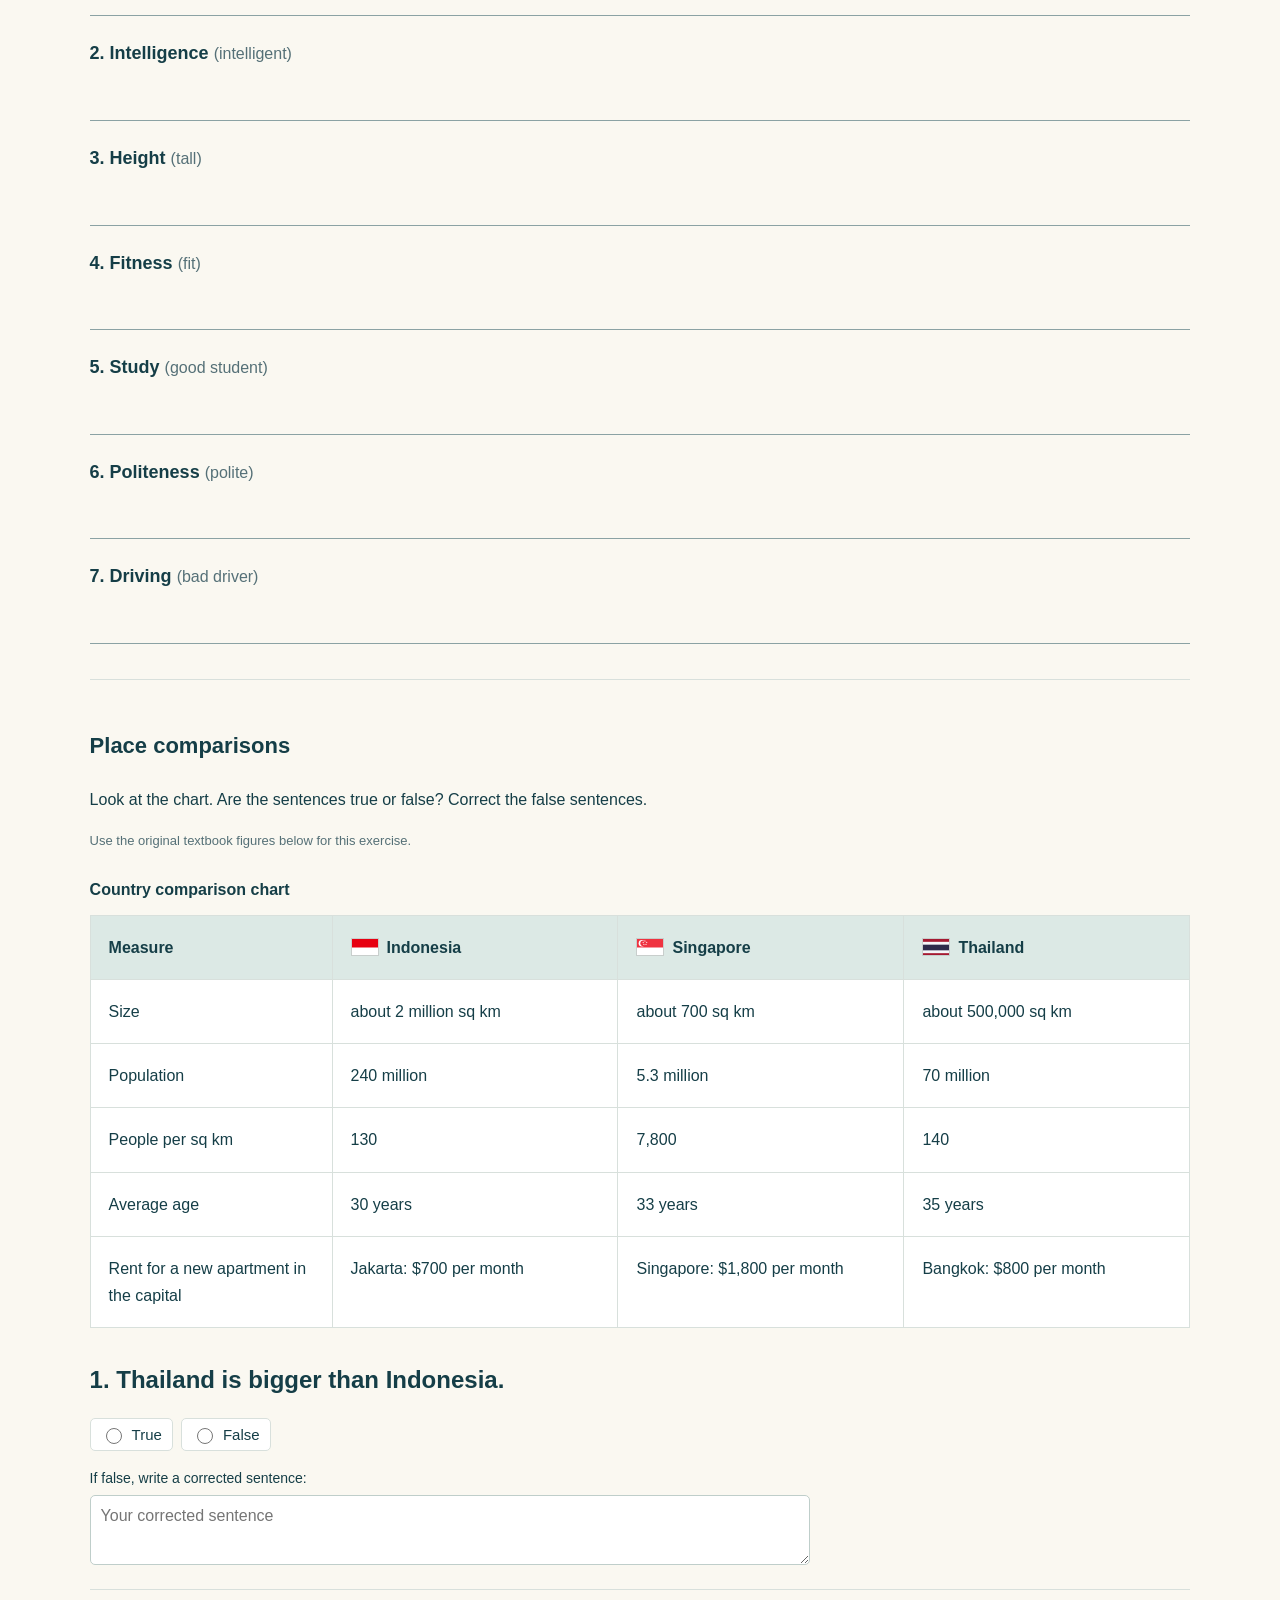
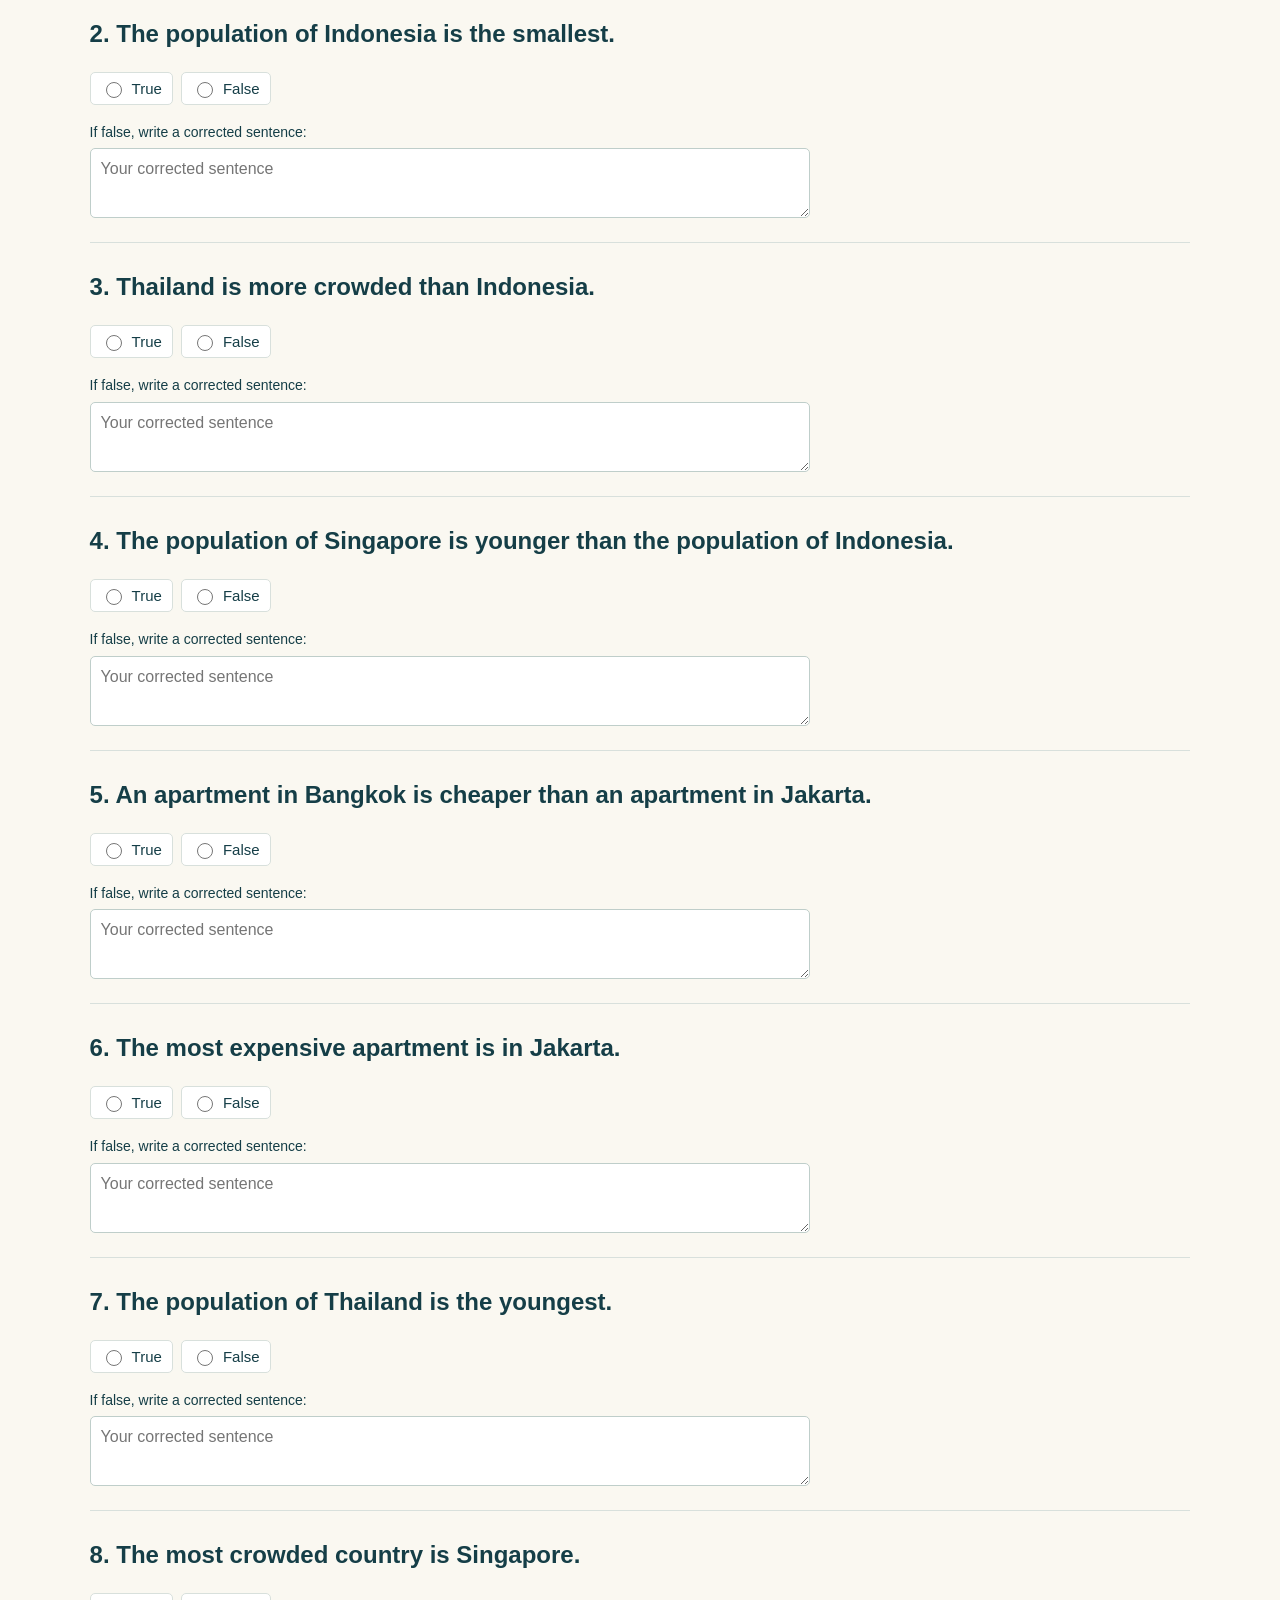
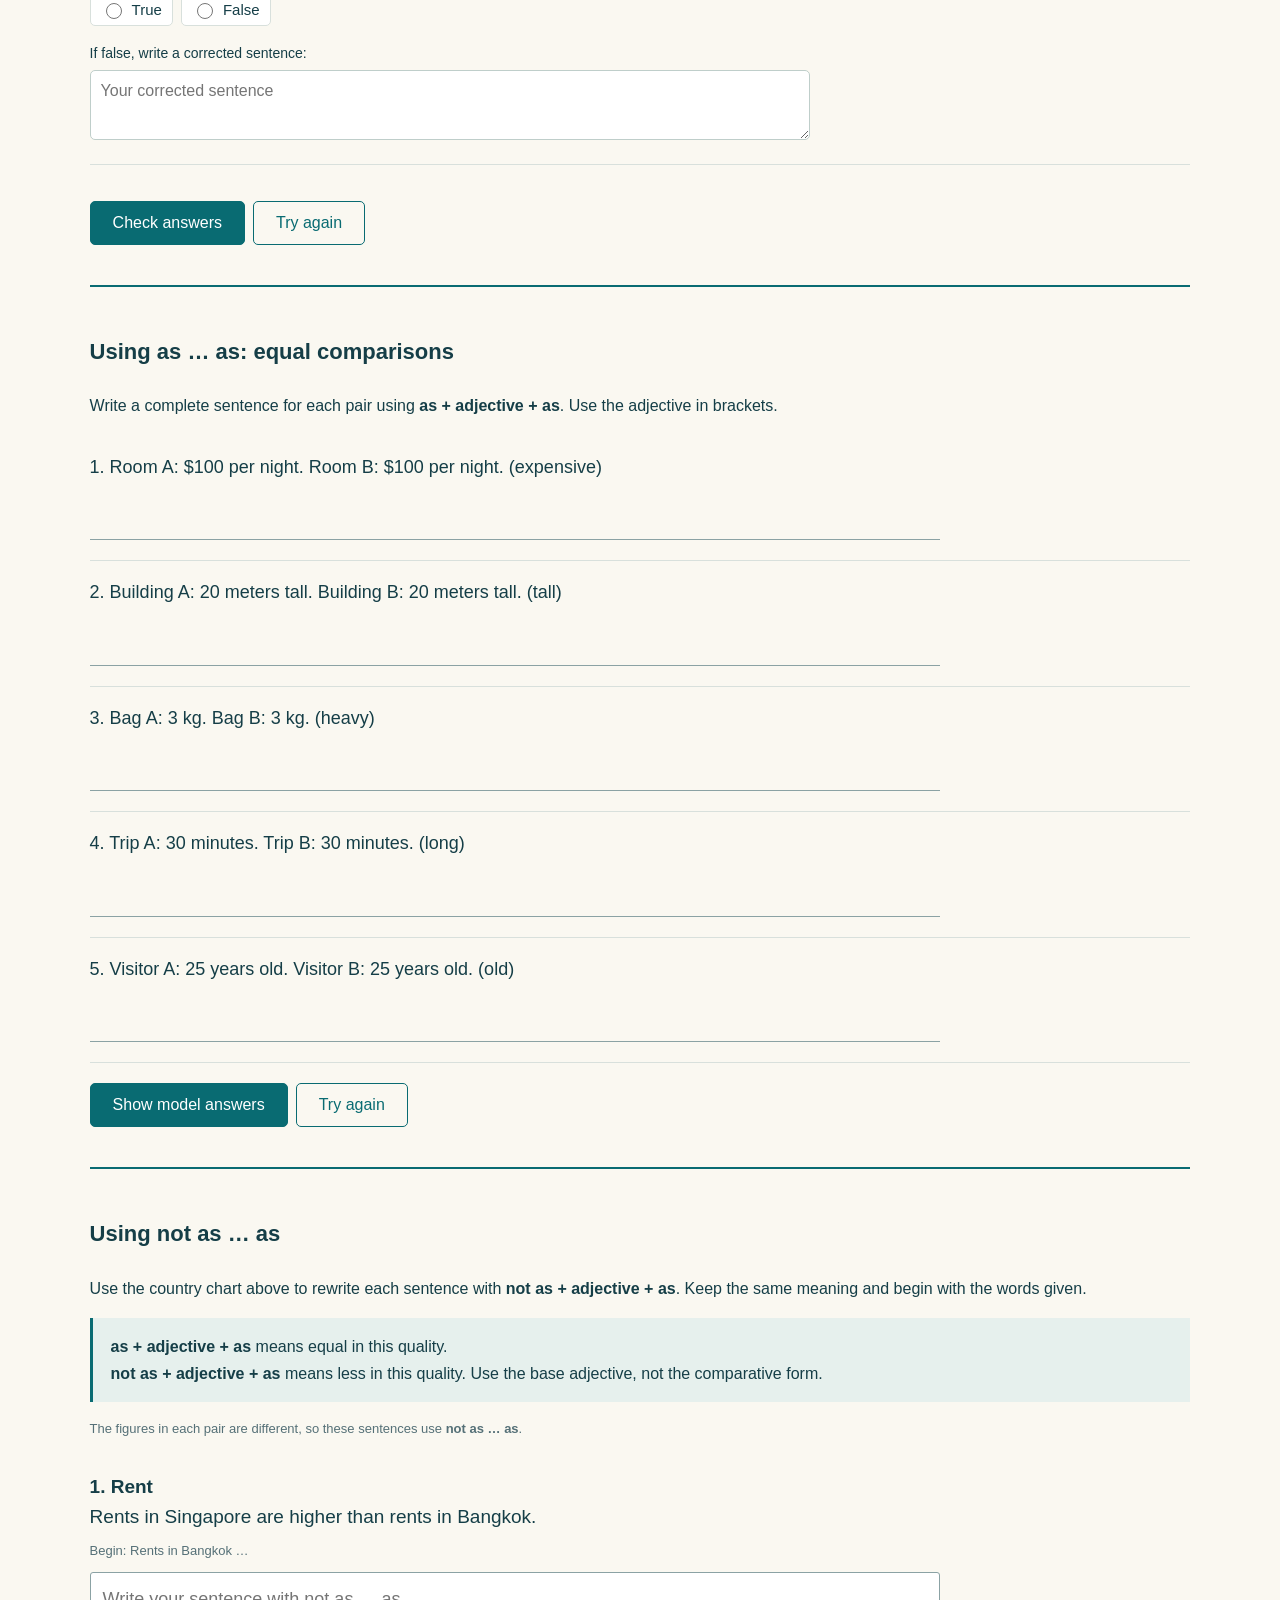
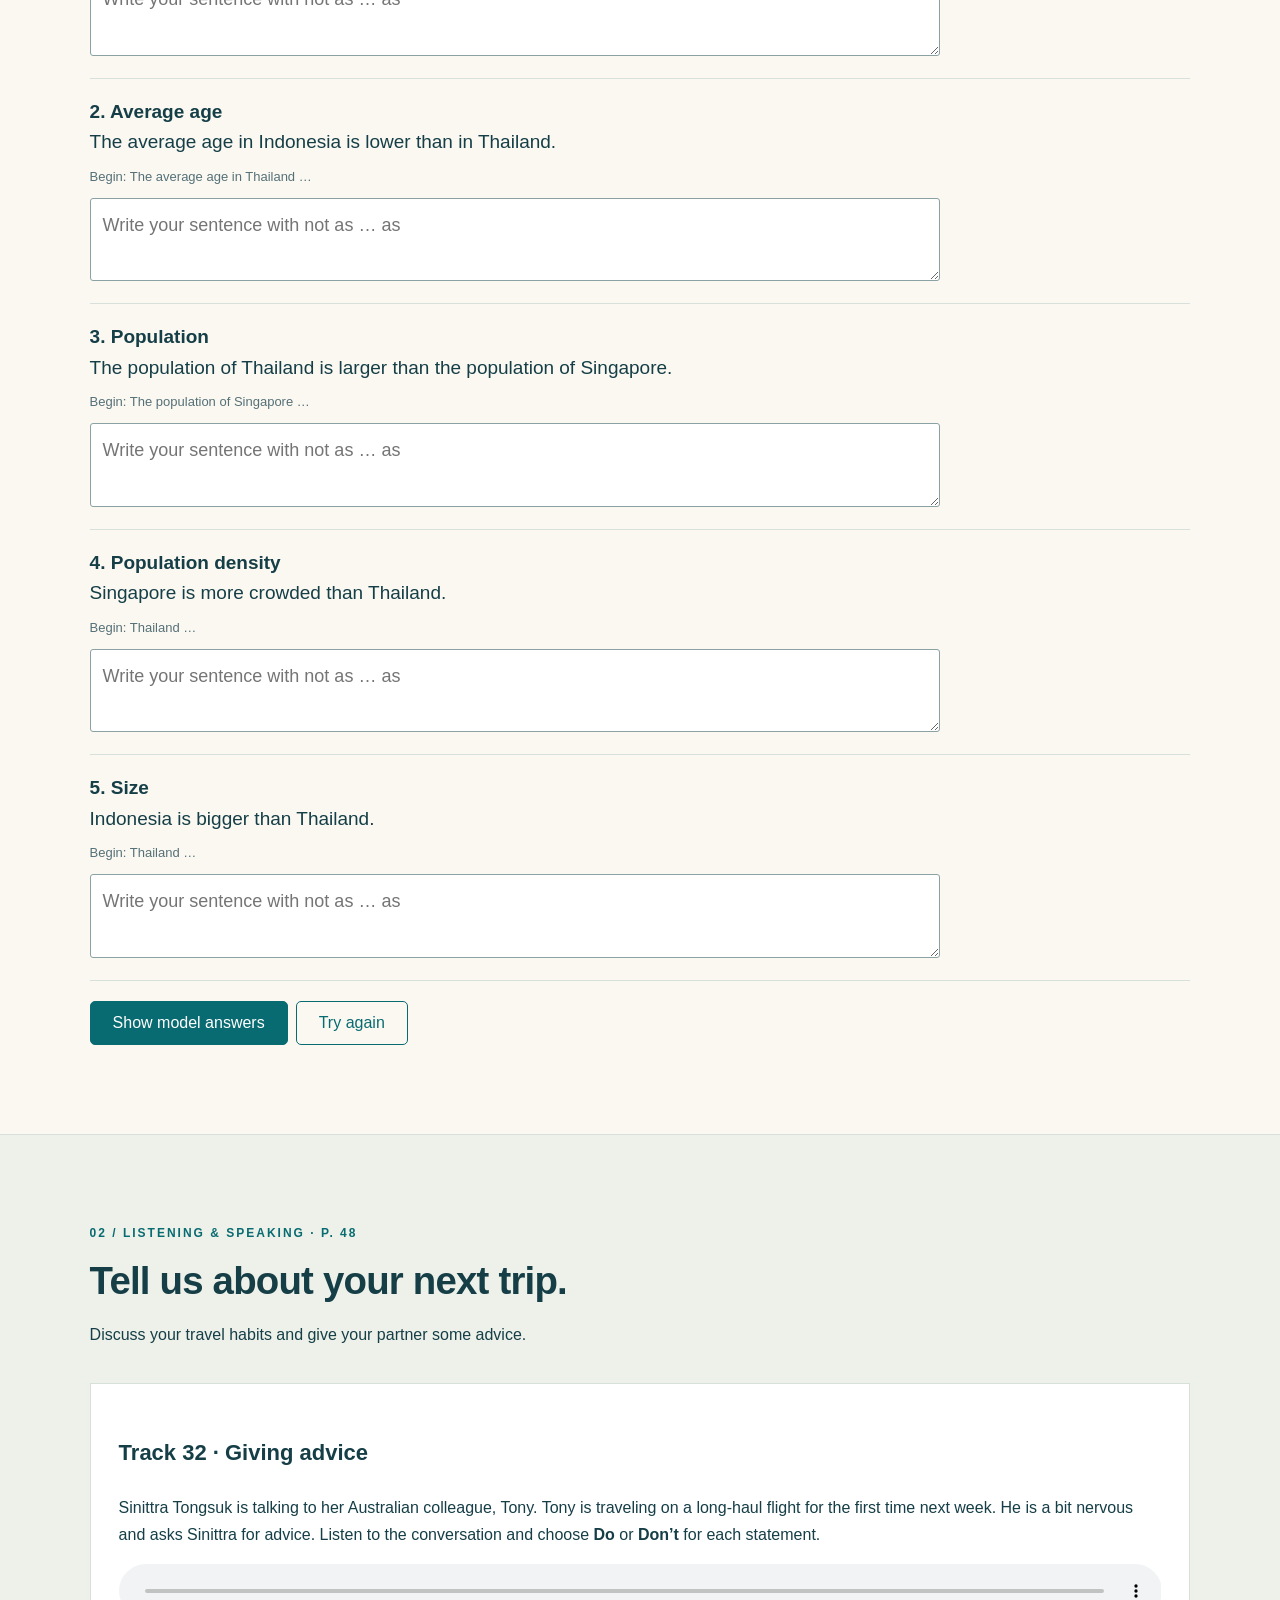
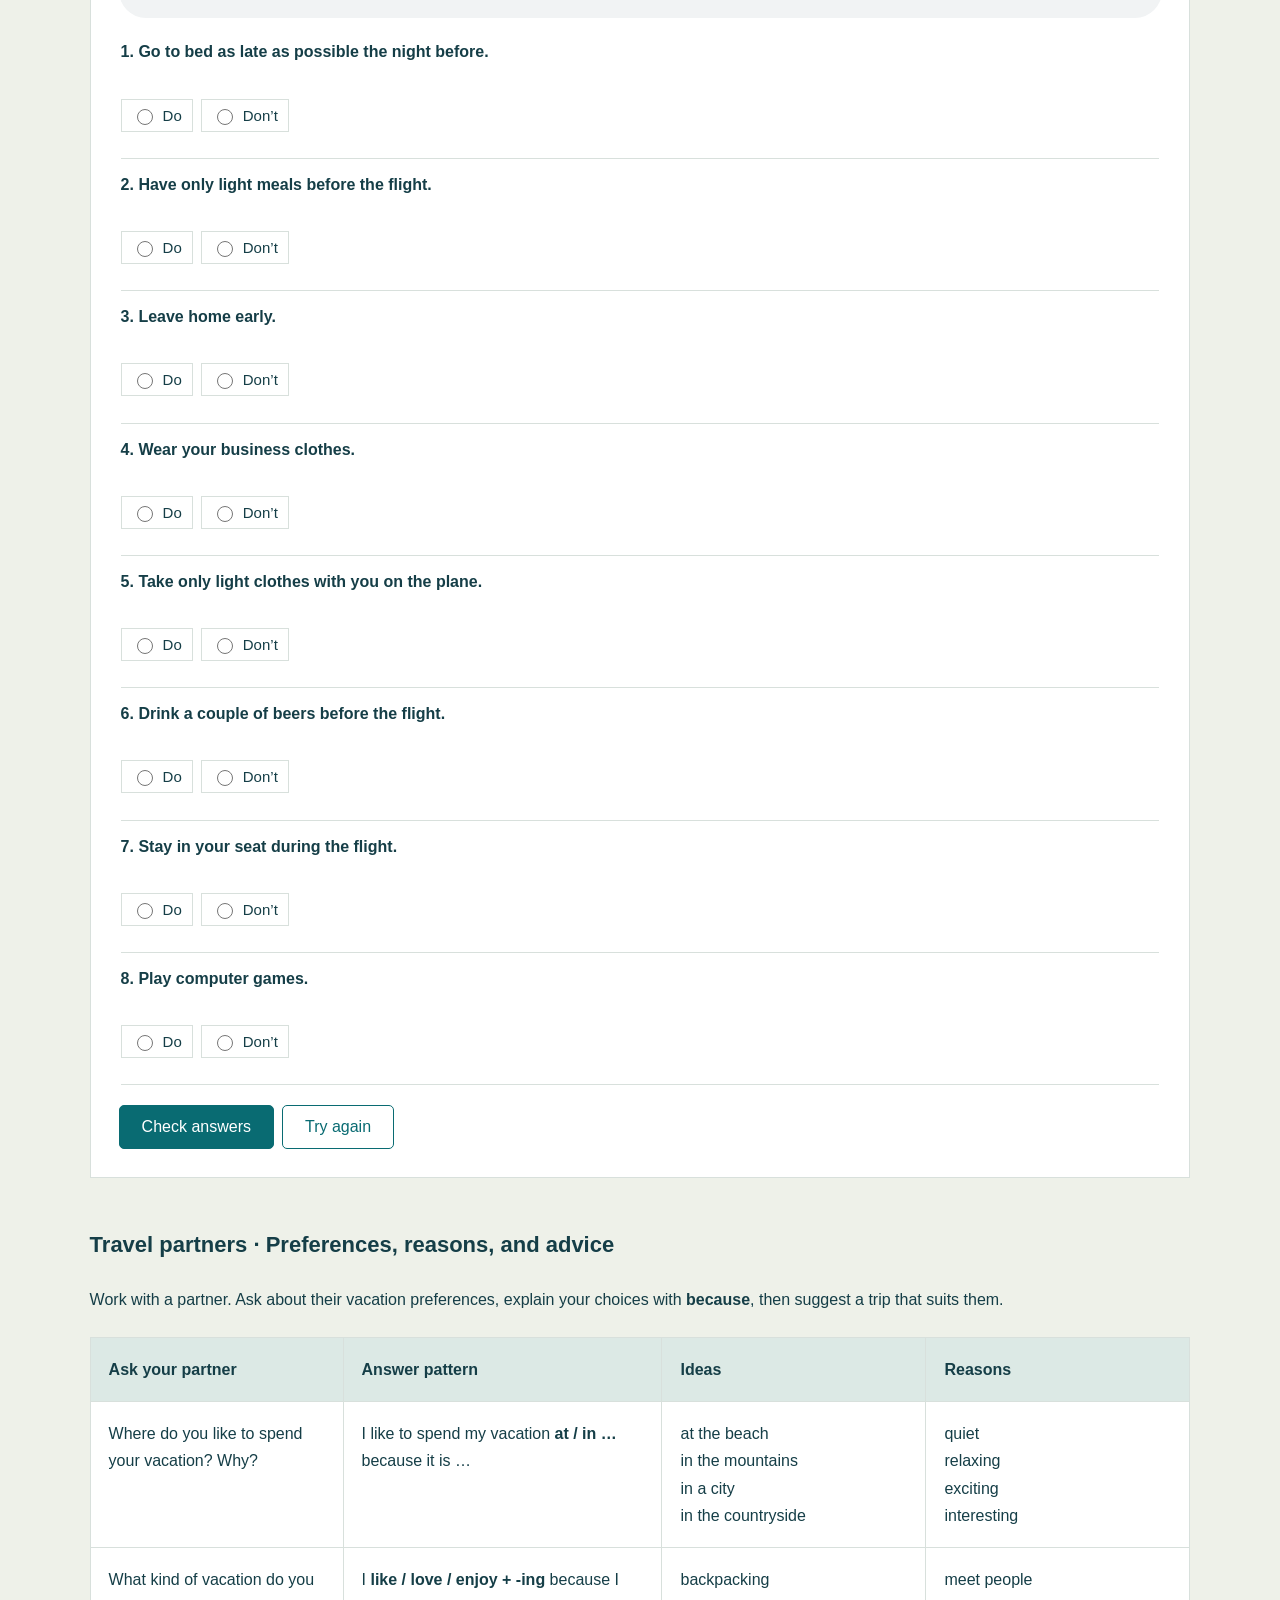
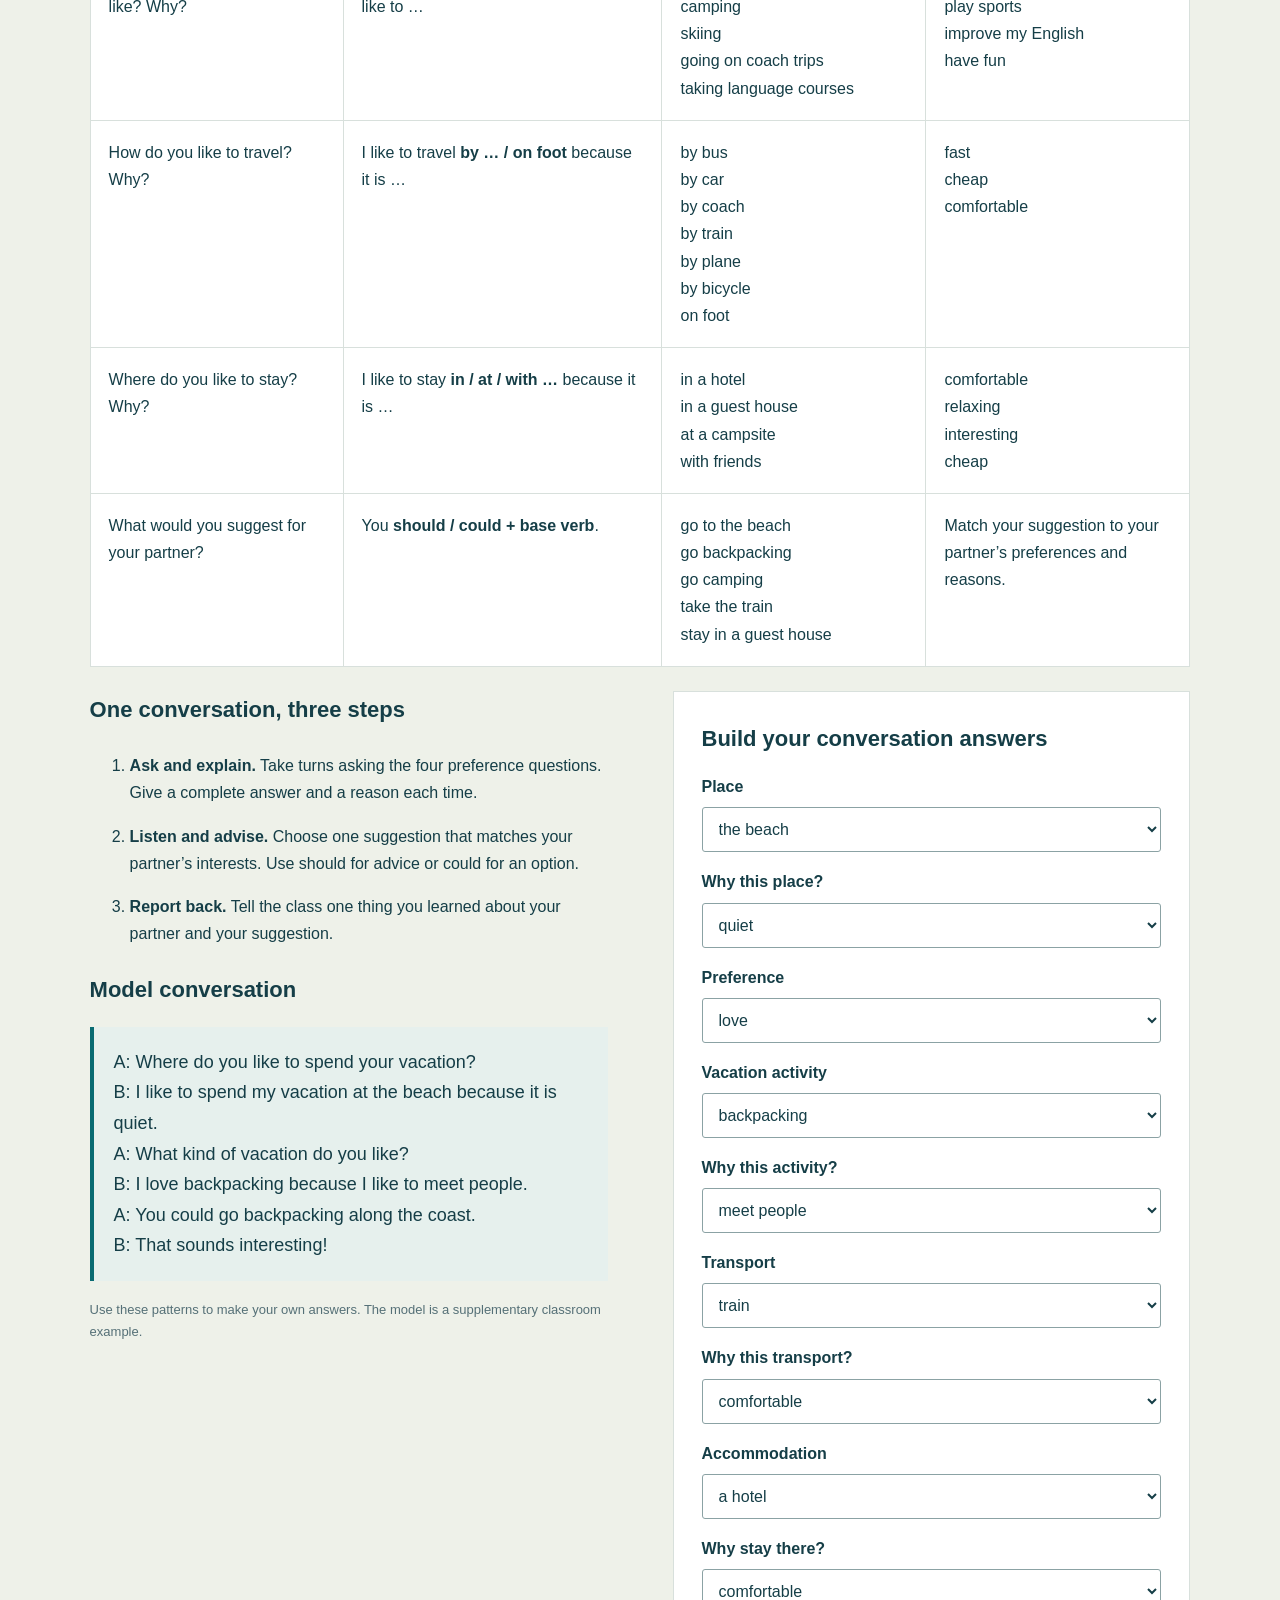
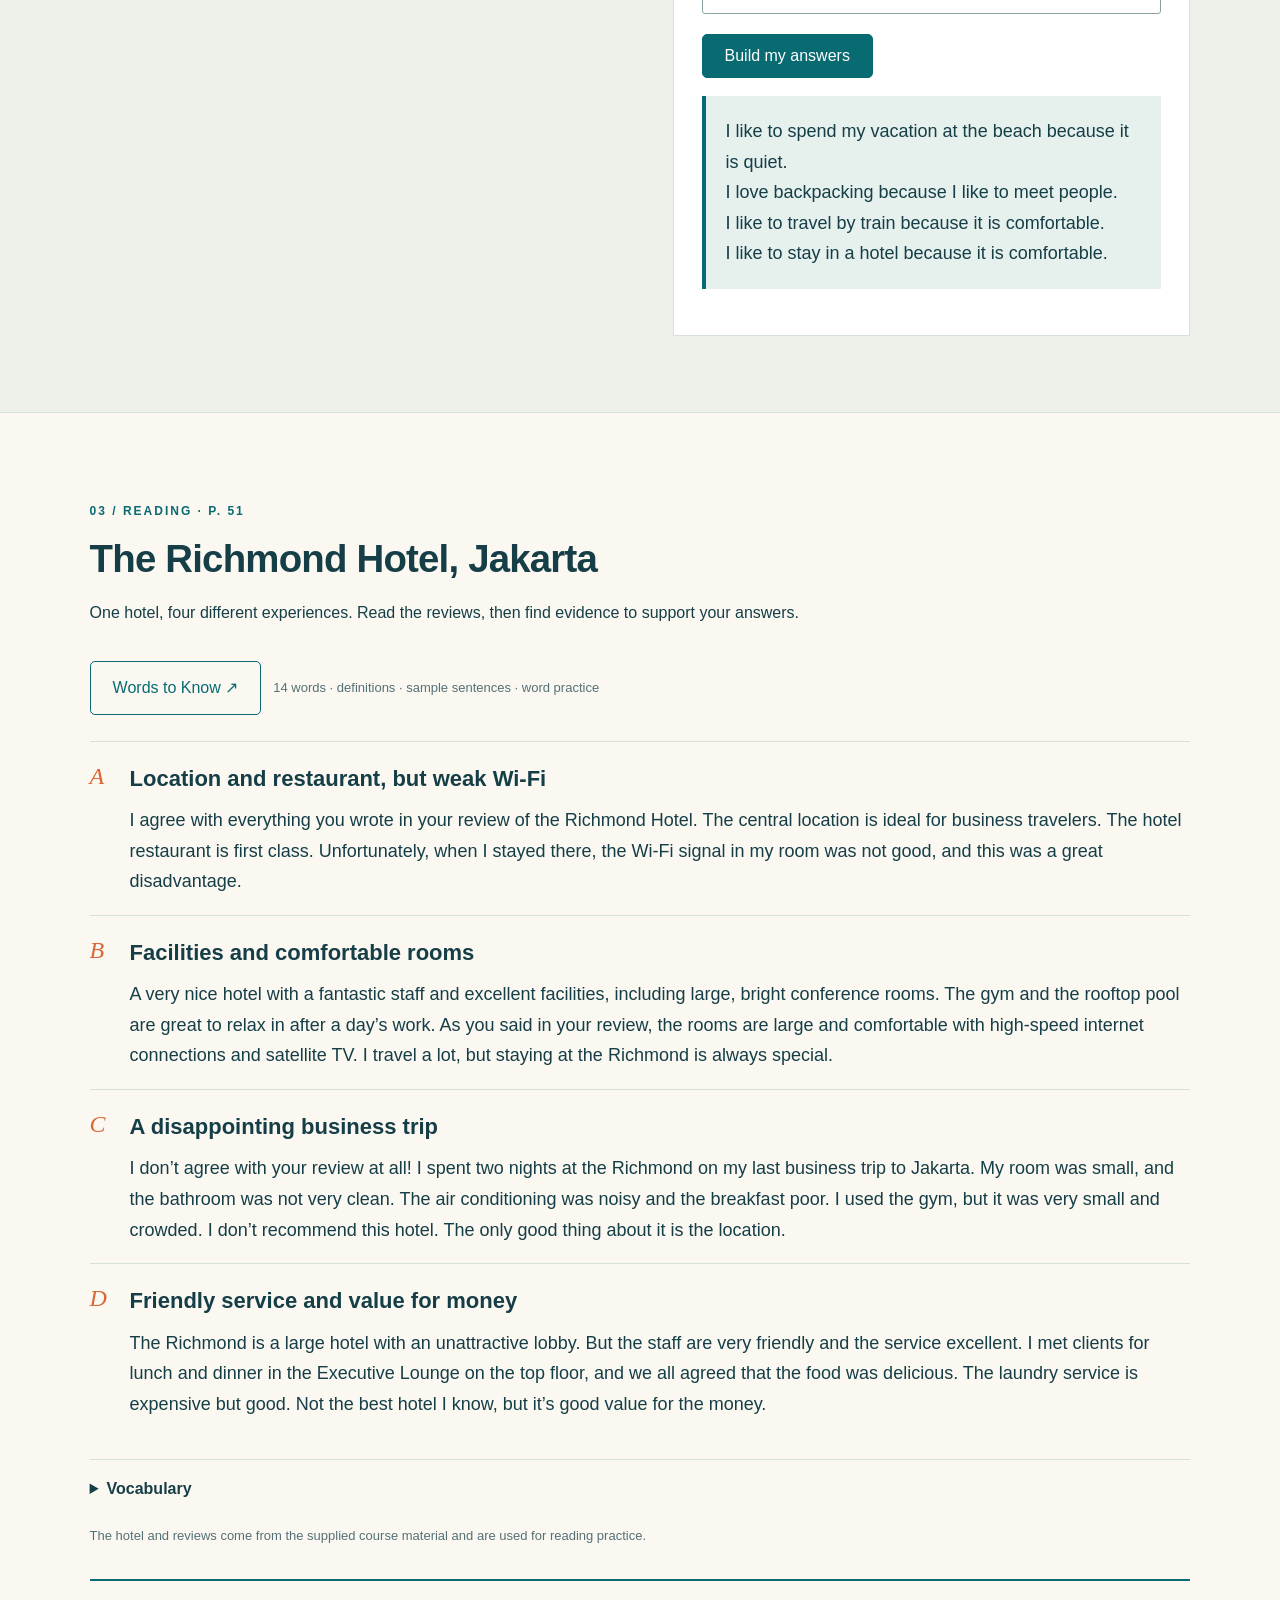
==== commit 344a7d73: "Add cheap to speaking accommodation reasons" ====
--- a/index.html
+++ b/index.html
@@ -3,7 +3,7 @@
 <body><a class="skip" href="#main">Skip to lesson</a><header><a class="brand" href="#home">BUSINESS PLUS <span>UNIT 06</span></a><nav aria-label="Lesson navigation" style="flex-wrap:wrap"><a href="#track31">Track 31</a><a href="#grammar">Grammar</a><a href="#speaking">Speaking</a><a href="#reading">Reading</a><a href="#vacation-catch">Vacation Catch</a><a href="#classroom-qr">QR code</a></nav><button id="projector" type="button">Projector mode</button></header>
 <main id="main"><section id="home" class="hero"><div><p class="eyebrow">BUSINESS ENGLISH / INTERNATIONAL BUSINESS</p><h1>Out and<br><em>about.</em></h1><p class="intro">Compare your options, plan a trip,<br>and explore business travelers’ hotel reviews.</p><a class="button" href="#track31">Start learning <span>↗</span></a><p class="small">Business Plus 1 · Unit 6 · pp. 46–51</p></div><div class="ticket"><p>YOUR LEARNING ITINERARY</p><h2>Your lesson itinerary</h2><ol><li><a href="#track31"><b>00</b> Hotel reservations <span>Listening · Track 31</span></a></li><li><a href="#grammar"><b>01</b> People, places, and things <span>Comparisons</span></a></li><li><a href="#speaking"><b>02</b> Travel habits and advice <span>Travel & advice</span></a></li><li><a href="#reading"><b>03</b> Reviews and opinions <span>Hotel reviews</span></a></li><li><a href="#vacation-catch"><b>04</b> Vacation Catch <span>Vocabulary game</span></a></li></ol><div class="ticket-foot">Learning goal: explain choices using comparisons and identify strengths and weaknesses in reviews.</div></div></section>
 <section id="track31"><div class="section-title"><p class="eyebrow">LISTENING / TRACK 31 · P. 45</p><h2>Customer service in a hotel</h2><p>Listen to the two conversations at the Plaza Hotel. Drag the answers from each word bank into the transcript blanks.</p></div><audio id="track31-audio" controls preload="metadata" src="materials/track-31.mp3">Your browser does not support audio.</audio><div id="track31-conversations"><p>Loading the listening exercise…</p></div></section><section id="grammar"><div class="section-title"><p class="eyebrow">01 / GRAMMAR FOCUS · P. 47</p><h2>Comparisons for better choices</h2><p>Comparing people, places, and things</p></div><div class="rules"><article><h3>Comparing two things</h3><p class="formula">adjective + <strong>-er</strong> + than<br><strong>more</strong> + adjective + than</p><p>Short adjectives often take -er. Longer adjectives often use more.</p><p>cheap → cheaper · big → bigger<br>comfortable → more comfortable</p></article><article><h3>Comparing a group</h3><p class="formula"><strong>the</strong> + adjective + <strong>-est</strong><br><strong>the most</strong> + adjective</p><p>Superlatives usually take the and describe the highest degree within a group.</p><p>good → better → best<br>bad → worse → worst</p></article><article><h3>Equal and unequal comparisons</h3><p class="formula"><strong>as</strong> + adjective + <strong>as</strong><br><strong>not as</strong> + adjective + <strong>as</strong></p><p>Use the base adjective to say that things are equally or less so.</p><p>This room is as comfortable as that one.</p></article></div><h3>Meet Akio & Naoko</h3><p>Practice comparisons using the character information on page 47.</p><img class="source" src="materials/akio-naoko.png" alt="Akio and his sister Naoko: photos and character information for the comparison activity. Akio is 22 and 1.70 meters tall. Naoko is 20 and 1.55 meters tall." loading="lazy"><article id="character-comparisons" aria-labelledby="character-comparisons-title"><h3 id="character-comparisons-title">Compare Akio and Naoko</h3><p>Write one comparison sentence for each topic. Use the information above and comparative adjectives with <strong>than</strong>.</p><ol class="comparison-writing-lines"><li><label for="compare-age">1. Age <span>(old)</span></label><input id="compare-age" name="compare-age" type="text" autocomplete="off" aria-label="Age comparison sentence"></li><li><label for="compare-intelligence">2. Intelligence <span>(intelligent)</span></label><input id="compare-intelligence" name="compare-intelligence" type="text" autocomplete="off" aria-label="Intelligence comparison sentence"></li><li><label for="compare-height">3. Height <span>(tall)</span></label><input id="compare-height" name="compare-height" type="text" autocomplete="off" aria-label="Height comparison sentence"></li><li><label for="compare-fitness">4. Fitness <span>(fit)</span></label><input id="compare-fitness" name="compare-fitness" type="text" autocomplete="off" aria-label="Fitness comparison sentence"></li><li><label for="compare-study">5. Study <span>(good student)</span></label><input id="compare-study" name="compare-study" type="text" autocomplete="off" aria-label="Study comparison sentence"></li><li><label for="compare-politeness">6. Politeness <span>(polite)</span></label><input id="compare-politeness" name="compare-politeness" type="text" autocomplete="off" aria-label="Politeness comparison sentence"></li><li><label for="compare-driving">7. Driving <span>(bad driver)</span></label><input id="compare-driving" name="compare-driving" type="text" autocomplete="off" aria-label="Driving comparison sentence"></li></ol></article><article id="places"><h3>Place comparisons</h3><p>Look at the chart. Are the sentences true or false? Correct the false sentences.</p><p class="small">Use the original textbook figures below for this exercise.</p><div class="travel-table"><table><caption>Country comparison chart</caption><thead><tr><th scope="col">Measure</th><th scope="col"><span class="country-heading"><img class="flag" src="materials/flag-indonesia.svg" alt="Flag of Indonesia" width="28" height="18">Indonesia</span></th><th scope="col"><span class="country-heading"><img class="flag" src="materials/flag-singapore.svg" alt="Flag of Singapore" width="28" height="18">Singapore</span></th><th scope="col"><span class="country-heading"><img class="flag" src="materials/flag-thailand.svg" alt="Flag of Thailand" width="28" height="18">Thailand</span></th></tr></thead><tbody><tr><th scope="row">Size</th><td>about 2 million sq km</td><td>about 700 sq km</td><td>about 500,000 sq km</td></tr><tr><th scope="row">Population</th><td>240 million</td><td>5.3 million</td><td>70 million</td></tr><tr><th scope="row">People per sq km</th><td>130</td><td>7,800</td><td>140</td></tr><tr><th scope="row">Average age</th><td>30 years</td><td>33 years</td><td>35 years</td></tr><tr><th scope="row">Rent for a new apartment in the capital</th><td>Jakarta: $700 per month</td><td>Singapore: $1,800 per month</td><td>Bangkok: $800 per month</td></tr></tbody></table></div><form id="places-form"><div id="places-questions"></div><button type="submit">Check answers</button><button type="button" id="places-reset" class="secondary">Try again</button><p id="places-score" class="example" aria-live="polite" hidden></p></form><article id="equal-comparisons" aria-labelledby="equal-comparisons-title"><h3 id="equal-comparisons-title">Using as … as: equal comparisons</h3><p>Write a complete sentence for each pair using <strong>as + adjective + as</strong>. Use the adjective in brackets.</p><form id="equal-comparisons-form"><div id="equal-comparison-questions"></div><button type="submit">Show model answers</button><button type="button" id="equal-comparisons-reset" class="secondary">Try again</button><p id="equal-comparisons-score" class="example" aria-live="polite" hidden></p></form></article><article id="as-comparisons" aria-labelledby="as-comparisons-title"><h3 id="as-comparisons-title">Using not as … as</h3><p>Use the country chart above to rewrite each sentence with <strong>not as + adjective + as</strong>. Keep the same meaning and begin with the words given.</p><p class="as-rule"><strong>as + adjective + as</strong> means equal in this quality.<br><strong>not as + adjective + as</strong> means less in this quality. Use the base adjective, not the comparative form.</p><p class="small">The figures in each pair are different, so these sentences use <strong>not as … as</strong>.</p><form id="as-comparisons-form"><div id="as-comparison-questions"></div><button type="submit">Show model answers</button><button type="button" id="as-comparisons-reset" class="secondary">Try again</button><p id="as-comparisons-status" class="small" aria-live="polite"></p></form></article></article></section>
-<section id="speaking" class="tint"><div class="section-title"><p class="eyebrow">02 / LISTENING & SPEAKING · P. 48</p><h2>Tell us about your next trip.</h2><p>Discuss your travel habits and give your partner some advice.</p></div><article id="track32"><h3>Track 32 · Giving advice</h3><p>Sinittra Tongsuk is talking to her Australian colleague, Tony. Tony is traveling on a long-haul flight for the first time next week. He is a bit nervous and asks Sinittra for advice. Listen to the conversation and choose <strong>Do</strong> or <strong>Don’t</strong> for each statement.</p><audio controls preload="none" src="materials/track-32.mp3">Your browser does not support audio.</audio><form id="listening-form"><div id="listening-questions"></div><button type="submit">Check answers</button><button type="button" id="listening-reset" class="secondary">Try again</button><p id="listening-score" class="example" aria-live="polite" hidden></p></form></article><article id="travel-partners"><h3>Travel partners · Preferences, reasons, and advice</h3><p>Work with a partner. Ask about their vacation preferences, explain your choices with <strong>because</strong>, then suggest a trip that suits them.</p><div class="travel-table"><table><thead><tr><th scope="col">Ask your partner</th><th scope="col">Answer pattern</th><th scope="col">Ideas</th><th scope="col">Reasons</th></tr></thead><tbody><tr><th scope="row">Where do you like to spend your vacation? Why?</th><td>I like to spend my vacation <strong>at / in …</strong> because it is …</td><td>at the beach<br>in the mountains<br>in a city<br>in the countryside</td><td>quiet<br>relaxing<br>exciting<br>interesting</td></tr><tr><th scope="row">What kind of vacation do you like? Why?</th><td>I <strong>like / love / enjoy + -ing</strong> because I like to …</td><td>backpacking<br>camping<br>skiing<br>going on coach trips<br>taking language courses</td><td>meet people<br>play sports<br>improve my English<br>have fun</td></tr><tr><th scope="row">How do you like to travel? Why?</th><td>I like to travel <strong>by … / on foot</strong> because it is …</td><td>by bus<br>by car<br>by coach<br>by train<br>by plane<br>by bicycle<br>on foot</td><td>fast<br>cheap<br>comfortable</td></tr><tr><th scope="row">Where do you like to stay? Why?</th><td>I like to stay <strong>in / at / with …</strong> because it is …</td><td>in a hotel<br>in a guest house<br>at a campsite<br>with friends</td><td>comfortable<br>relaxing<br>interesting</td></tr><tr><th scope="row">What would you suggest for your partner?</th><td>You <strong>should / could + base verb</strong>.</td><td>go to the beach<br>go backpacking<br>go camping<br>take the train<br>stay in a guest house</td><td>Match your suggestion to your partner’s preferences and reasons.</td></tr></tbody></table></div><div class="split"><div><h4>One conversation, three steps</h4><ol class="steps"><li><strong>Ask and explain.</strong> Take turns asking the four preference questions. Give a complete answer and a reason each time.</li><li><strong>Listen and advise.</strong> Choose one suggestion that matches your partner’s interests. Use should for advice or could for an option.</li><li><strong>Report back.</strong> Tell the class one thing you learned about your partner and your suggestion.</li></ol><h4>Model conversation</h4><p class="example">A: Where do you like to spend your vacation?<br>B: I like to spend my vacation at the beach because it is quiet.<br>A: What kind of vacation do you like?<br>B: I love backpacking because I like to meet people.<br>A: You could go backpacking along the coast.<br>B: That sounds interesting!</p><p class="small">Use these patterns to make your own answers. The model is a supplementary classroom example.</p></div><form id="trip-form"><h4>Build your conversation answers</h4><label for="destination">Place</label><select id="destination"><option value="the beach">the beach</option><option value="the mountains">the mountains</option><option value="a city">a city</option><option value="the countryside">the countryside</option></select><label for="reason">Why this place?</label><select id="reason"><option value="quiet">quiet</option><option value="relaxing">relaxing</option><option value="exciting">exciting</option><option value="interesting">interesting</option></select><label for="preference">Preference</label><select id="preference"><option value="love">love</option><option value="like">like</option><option value="enjoy">enjoy</option></select><label for="activity">Vacation activity</label><select id="activity"><option value="backpacking">backpacking</option><option value="camping">camping</option><option value="skiing">skiing</option><option value="going on coach trips">going on coach trips</option><option value="taking language courses">taking language courses</option></select><label for="activity-reason">Why this activity?</label><select id="activity-reason"><option value="meet people">meet people</option><option value="play sports">play sports</option><option value="improve my English">improve my English</option><option value="have fun">have fun</option></select><label for="transport">Transport</label><select id="transport"><option value="train">train</option><option value="plane">plane</option><option value="bus">bus</option><option value="car">car</option><option value="coach">coach</option><option value="bicycle">bicycle</option><option value="on foot">on foot</option></select><label for="transport-reason">Why this transport?</label><select id="transport-reason"><option value="comfortable">comfortable</option><option value="fast">fast</option><option value="cheap">cheap</option></select><label for="stay">Accommodation</label><select id="stay"><option value="a hotel">a hotel</option><option value="a guest house">a guest house</option><option value="a campsite">a campsite</option><option value="friends">friends</option></select><label for="stay-reason">Why stay there?</label><select id="stay-reason"><option value="comfortable">comfortable</option><option value="relaxing">relaxing</option><option value="interesting">interesting</option></select><button type="submit">Build my answers</button><p id="trip-result" class="example" aria-live="polite"></p></form></div></article></section>
+<section id="speaking" class="tint"><div class="section-title"><p class="eyebrow">02 / LISTENING & SPEAKING · P. 48</p><h2>Tell us about your next trip.</h2><p>Discuss your travel habits and give your partner some advice.</p></div><article id="track32"><h3>Track 32 · Giving advice</h3><p>Sinittra Tongsuk is talking to her Australian colleague, Tony. Tony is traveling on a long-haul flight for the first time next week. He is a bit nervous and asks Sinittra for advice. Listen to the conversation and choose <strong>Do</strong> or <strong>Don’t</strong> for each statement.</p><audio controls preload="none" src="materials/track-32.mp3">Your browser does not support audio.</audio><form id="listening-form"><div id="listening-questions"></div><button type="submit">Check answers</button><button type="button" id="listening-reset" class="secondary">Try again</button><p id="listening-score" class="example" aria-live="polite" hidden></p></form></article><article id="travel-partners"><h3>Travel partners · Preferences, reasons, and advice</h3><p>Work with a partner. Ask about their vacation preferences, explain your choices with <strong>because</strong>, then suggest a trip that suits them.</p><div class="travel-table"><table><thead><tr><th scope="col">Ask your partner</th><th scope="col">Answer pattern</th><th scope="col">Ideas</th><th scope="col">Reasons</th></tr></thead><tbody><tr><th scope="row">Where do you like to spend your vacation? Why?</th><td>I like to spend my vacation <strong>at / in …</strong> because it is …</td><td>at the beach<br>in the mountains<br>in a city<br>in the countryside</td><td>quiet<br>relaxing<br>exciting<br>interesting</td></tr><tr><th scope="row">What kind of vacation do you like? Why?</th><td>I <strong>like / love / enjoy + -ing</strong> because I like to …</td><td>backpacking<br>camping<br>skiing<br>going on coach trips<br>taking language courses</td><td>meet people<br>play sports<br>improve my English<br>have fun</td></tr><tr><th scope="row">How do you like to travel? Why?</th><td>I like to travel <strong>by … / on foot</strong> because it is …</td><td>by bus<br>by car<br>by coach<br>by train<br>by plane<br>by bicycle<br>on foot</td><td>fast<br>cheap<br>comfortable</td></tr><tr><th scope="row">Where do you like to stay? Why?</th><td>I like to stay <strong>in / at / with …</strong> because it is …</td><td>in a hotel<br>in a guest house<br>at a campsite<br>with friends</td><td>comfortable<br>relaxing<br>interesting<br>cheap</td></tr><tr><th scope="row">What would you suggest for your partner?</th><td>You <strong>should / could + base verb</strong>.</td><td>go to the beach<br>go backpacking<br>go camping<br>take the train<br>stay in a guest house</td><td>Match your suggestion to your partner’s preferences and reasons.</td></tr></tbody></table></div><div class="split"><div><h4>One conversation, three steps</h4><ol class="steps"><li><strong>Ask and explain.</strong> Take turns asking the four preference questions. Give a complete answer and a reason each time.</li><li><strong>Listen and advise.</strong> Choose one suggestion that matches your partner’s interests. Use should for advice or could for an option.</li><li><strong>Report back.</strong> Tell the class one thing you learned about your partner and your suggestion.</li></ol><h4>Model conversation</h4><p class="example">A: Where do you like to spend your vacation?<br>B: I like to spend my vacation at the beach because it is quiet.<br>A: What kind of vacation do you like?<br>B: I love backpacking because I like to meet people.<br>A: You could go backpacking along the coast.<br>B: That sounds interesting!</p><p class="small">Use these patterns to make your own answers. The model is a supplementary classroom example.</p></div><form id="trip-form"><h4>Build your conversation answers</h4><label for="destination">Place</label><select id="destination"><option value="the beach">the beach</option><option value="the mountains">the mountains</option><option value="a city">a city</option><option value="the countryside">the countryside</option></select><label for="reason">Why this place?</label><select id="reason"><option value="quiet">quiet</option><option value="relaxing">relaxing</option><option value="exciting">exciting</option><option value="interesting">interesting</option></select><label for="preference">Preference</label><select id="preference"><option value="love">love</option><option value="like">like</option><option value="enjoy">enjoy</option></select><label for="activity">Vacation activity</label><select id="activity"><option value="backpacking">backpacking</option><option value="camping">camping</option><option value="skiing">skiing</option><option value="going on coach trips">going on coach trips</option><option value="taking language courses">taking language courses</option></select><label for="activity-reason">Why this activity?</label><select id="activity-reason"><option value="meet people">meet people</option><option value="play sports">play sports</option><option value="improve my English">improve my English</option><option value="have fun">have fun</option></select><label for="transport">Transport</label><select id="transport"><option value="train">train</option><option value="plane">plane</option><option value="bus">bus</option><option value="car">car</option><option value="coach">coach</option><option value="bicycle">bicycle</option><option value="on foot">on foot</option></select><label for="transport-reason">Why this transport?</label><select id="transport-reason"><option value="comfortable">comfortable</option><option value="fast">fast</option><option value="cheap">cheap</option></select><label for="stay">Accommodation</label><select id="stay"><option value="a hotel">a hotel</option><option value="a guest house">a guest house</option><option value="a campsite">a campsite</option><option value="friends">friends</option></select><label for="stay-reason">Why stay there?</label><select id="stay-reason"><option value="comfortable">comfortable</option><option value="relaxing">relaxing</option><option value="interesting">interesting</option></select><button type="submit">Build my answers</button><p id="trip-result" class="example" aria-live="polite"></p></form></div></article></section>
 <section id="reading"><div class="section-title"><p class="eyebrow">03 / READING · P. 51</p><h2>The Richmond Hotel, Jakarta</h2><p>One hotel, four different experiences. Read the reviews, then find evidence to support your answers.</p></div><p class="reading-word-list-link"><a class="button secondary" href="word-list.html">Words to Know ↗</a> <span class="small">14 words · definitions · sample sentences · word practice</span></p><div id="reviews"></div><details><summary>Vocabulary</summary><div id="vocabulary" class="vocabulary"></div></details><p class="small">The hotel and reviews come from the supplied course material and are used for reading practice.</p><article id="reading-comprehension" aria-labelledby="reading-comprehension-title"><h3 id="reading-comprehension-title">B · Scanning for detail</h3><p>Which of comments <strong>A, B, C or D</strong> talk about each topic below? Select <strong>all</strong> the matching letters. More than one comment may match.</p><form id="reading-form"><div id="reading-questions"></div><button type="submit">Check answers</button><button type="button" id="reading-reset" class="secondary">Try again</button><p id="reading-score" class="example" aria-live="polite" hidden></p></form></article></section>
 
 <section id="vacation-catch" aria-labelledby="vacation-catch-title"><div class="section-title"><p class="eyebrow">04 / VACATION GAME</p><h2 id="vacation-catch-title">Vacation Catch</h2><p>Catch the words that match each travel question.</p><a class="button secondary" href="https://ij-teacher.github.io/vacation-catch/" target="_blank" rel="noopener">Open game in a new tab ↗</a></div><iframe src="https://ij-teacher.github.io/vacation-catch/" title="Vacation Catch vocabulary game" loading="lazy" style="display:block;width:100%;height:1000px;border:1px solid #d8e0dc;border-radius:12px;background:#f6f3e9"></iframe></section><section id="classroom-qr"><div class="section-title"><p class="eyebrow">CLASSROOM ACCESS</p><h2>Scan to open this lesson</h2><p>Scan the QR code on your phone to join the lesson.</p></div><div class="qr"><img src="qr-code.svg" width="240" height="240" alt="QR code for the Business Plus Unit 6 teaching website"><p><a href="https://ij-teacher.github.io/business-plus-u6/">ij-teacher.github.io/business-plus-u6/</a></p><a class="button secondary" href="qr.html">Print QR code</a></div></section></main><footer>BUSINESS PLUS / UNIT 06 <span>Source: supplied Business Plus U6 presentation. Supplementary teaching content and website files are on GitHub.</span></footer><p id="load-error" role="alert" hidden></p></body></html>
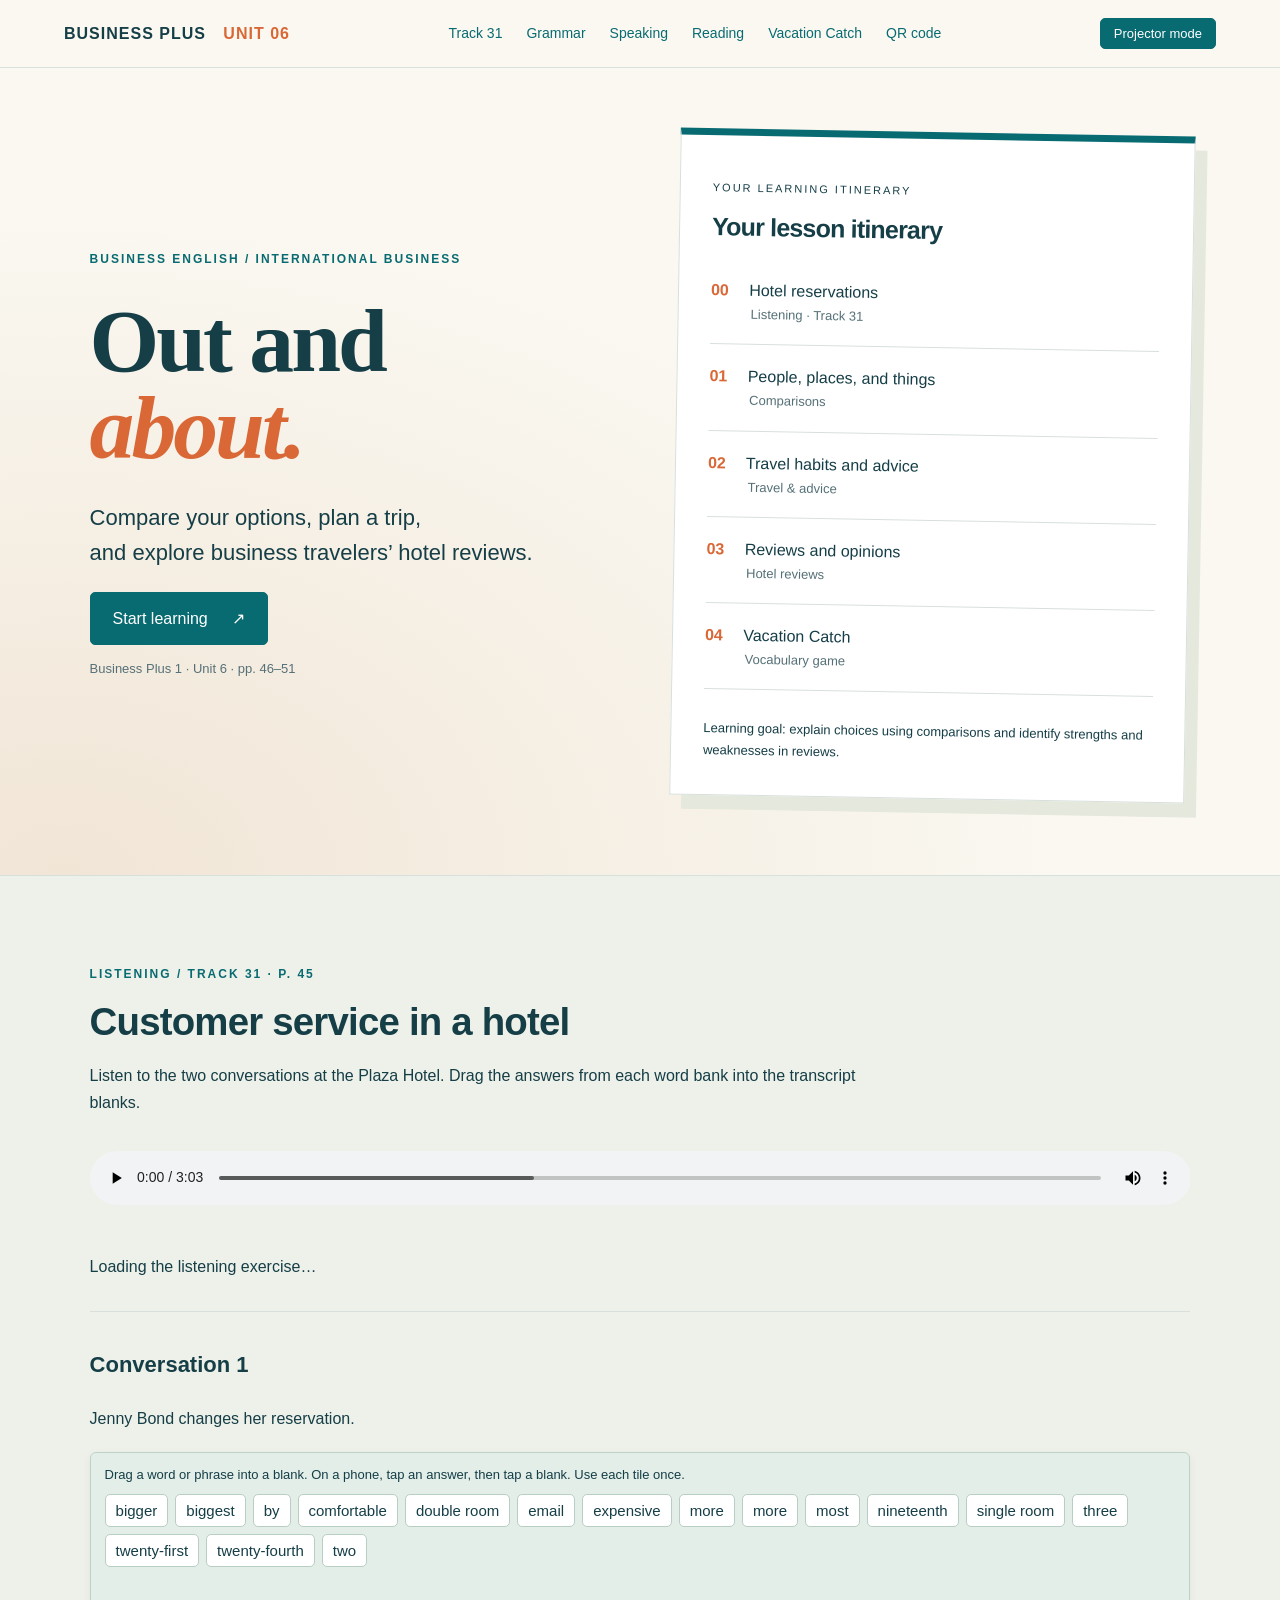
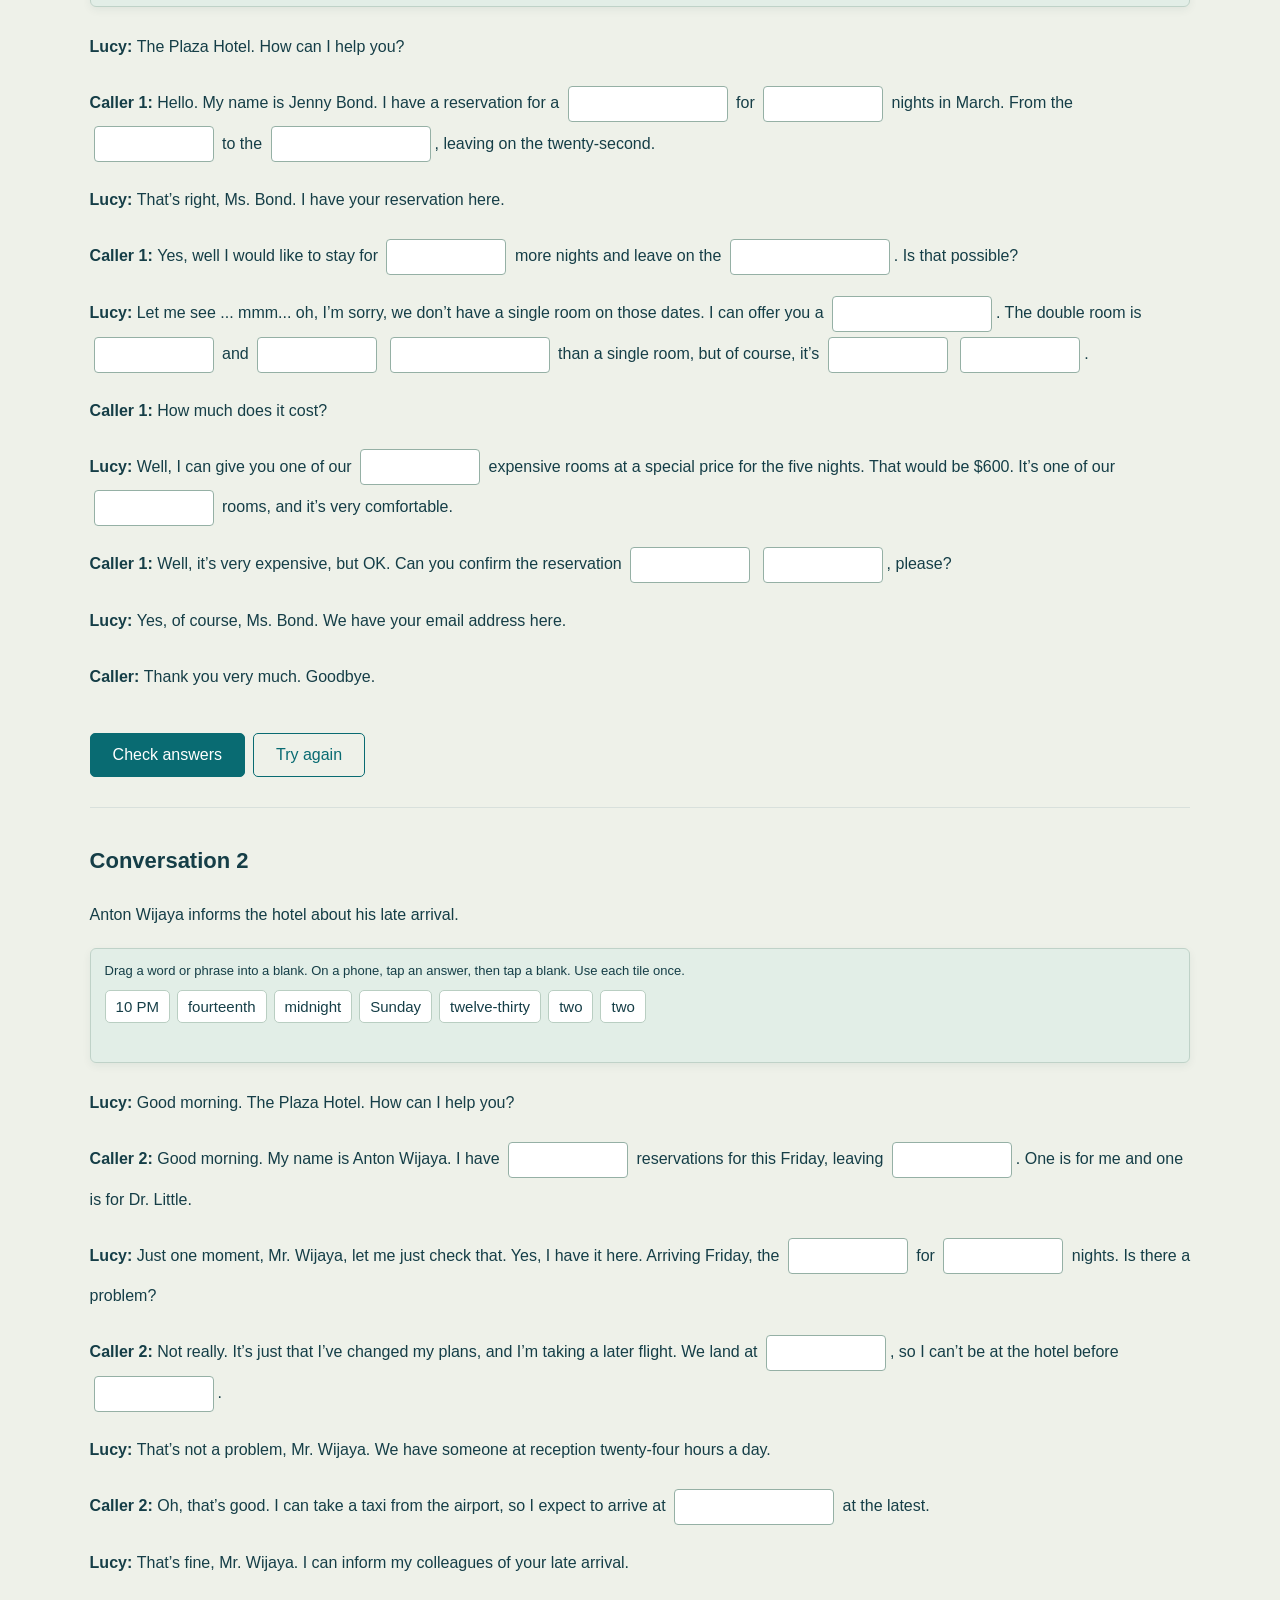
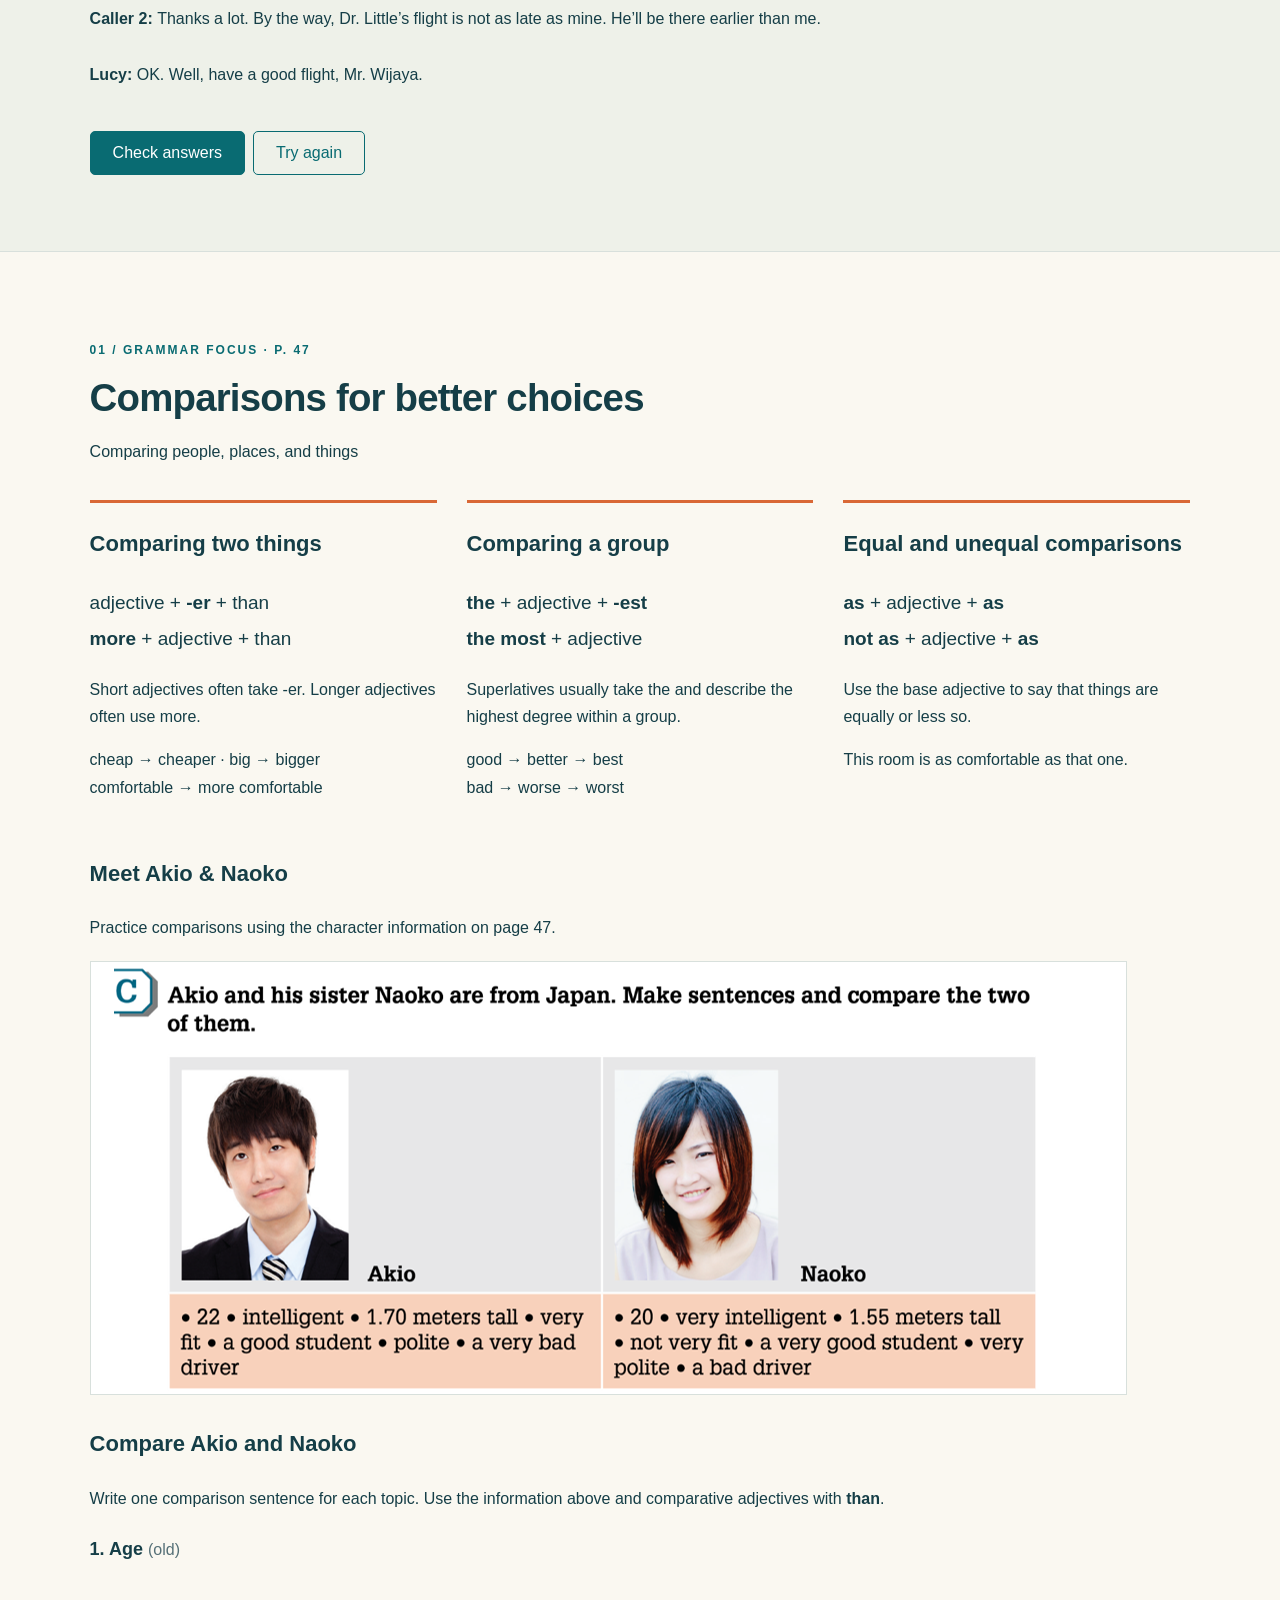
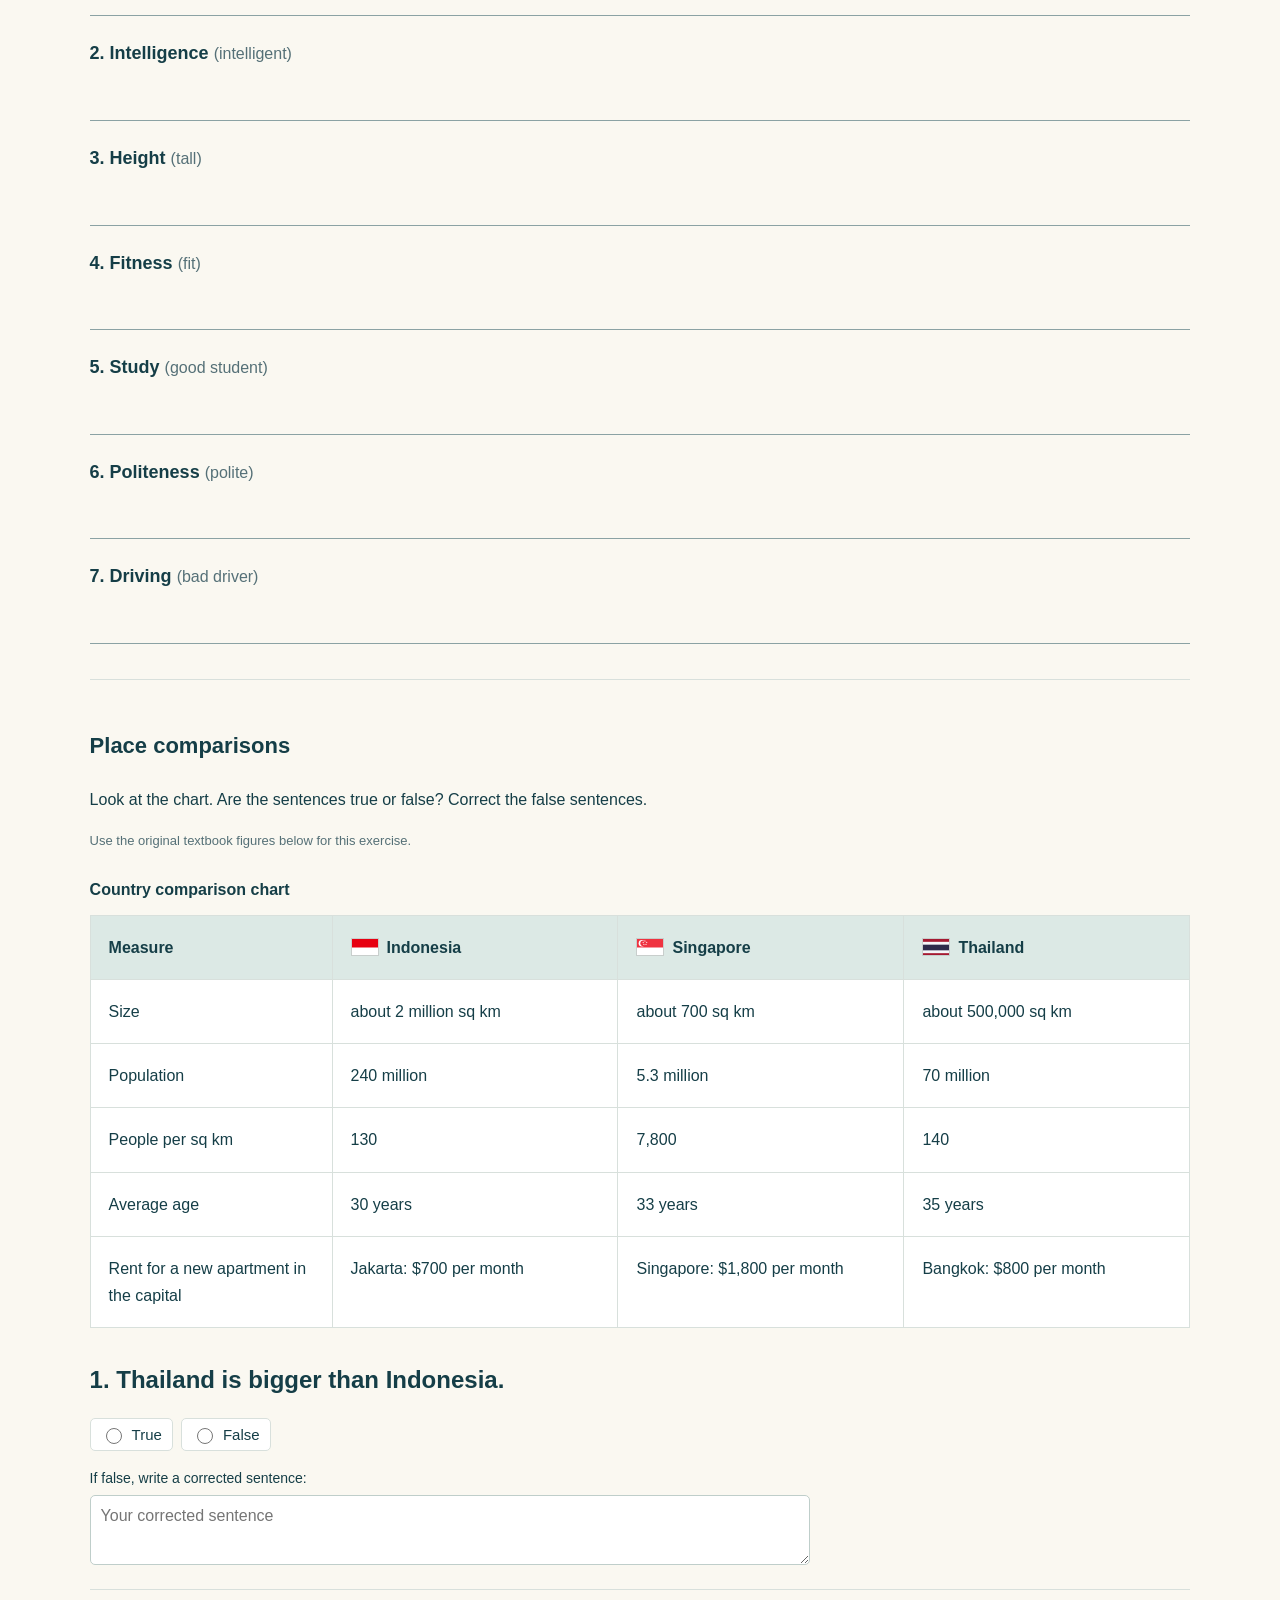
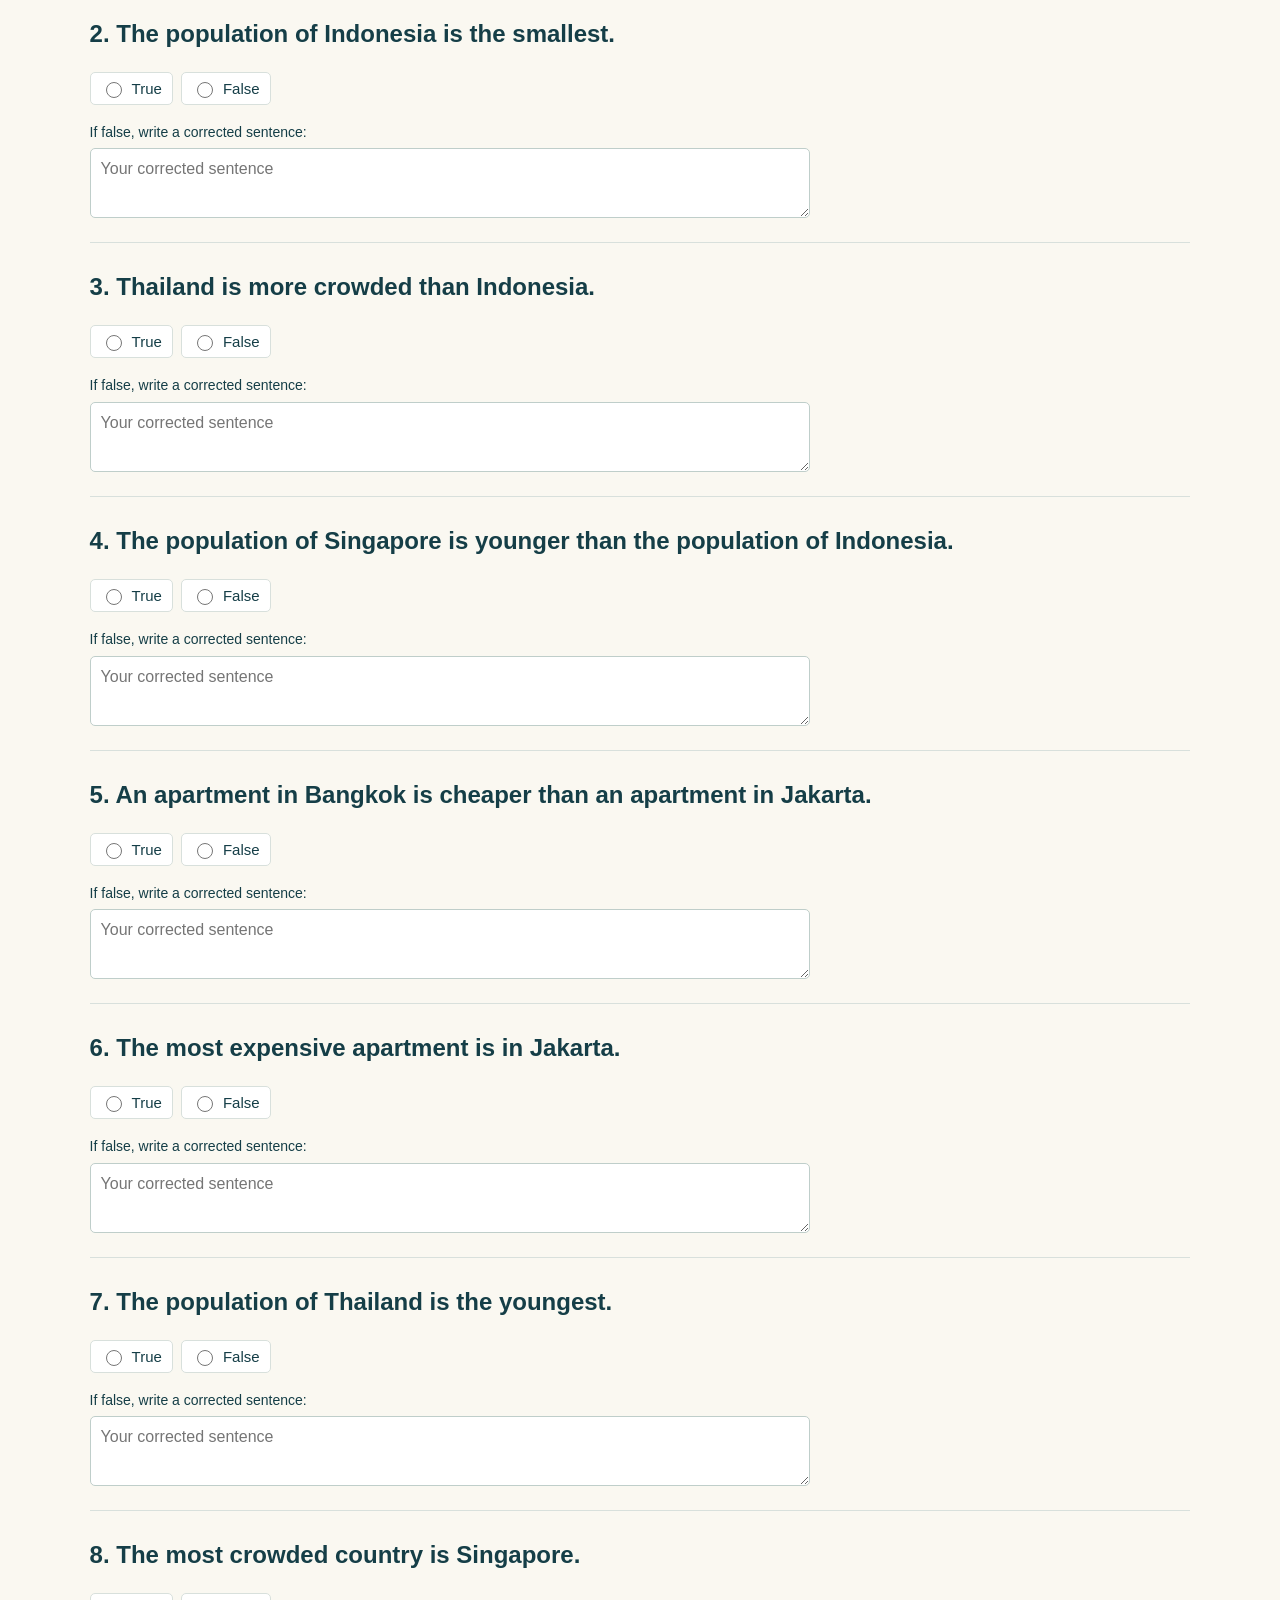
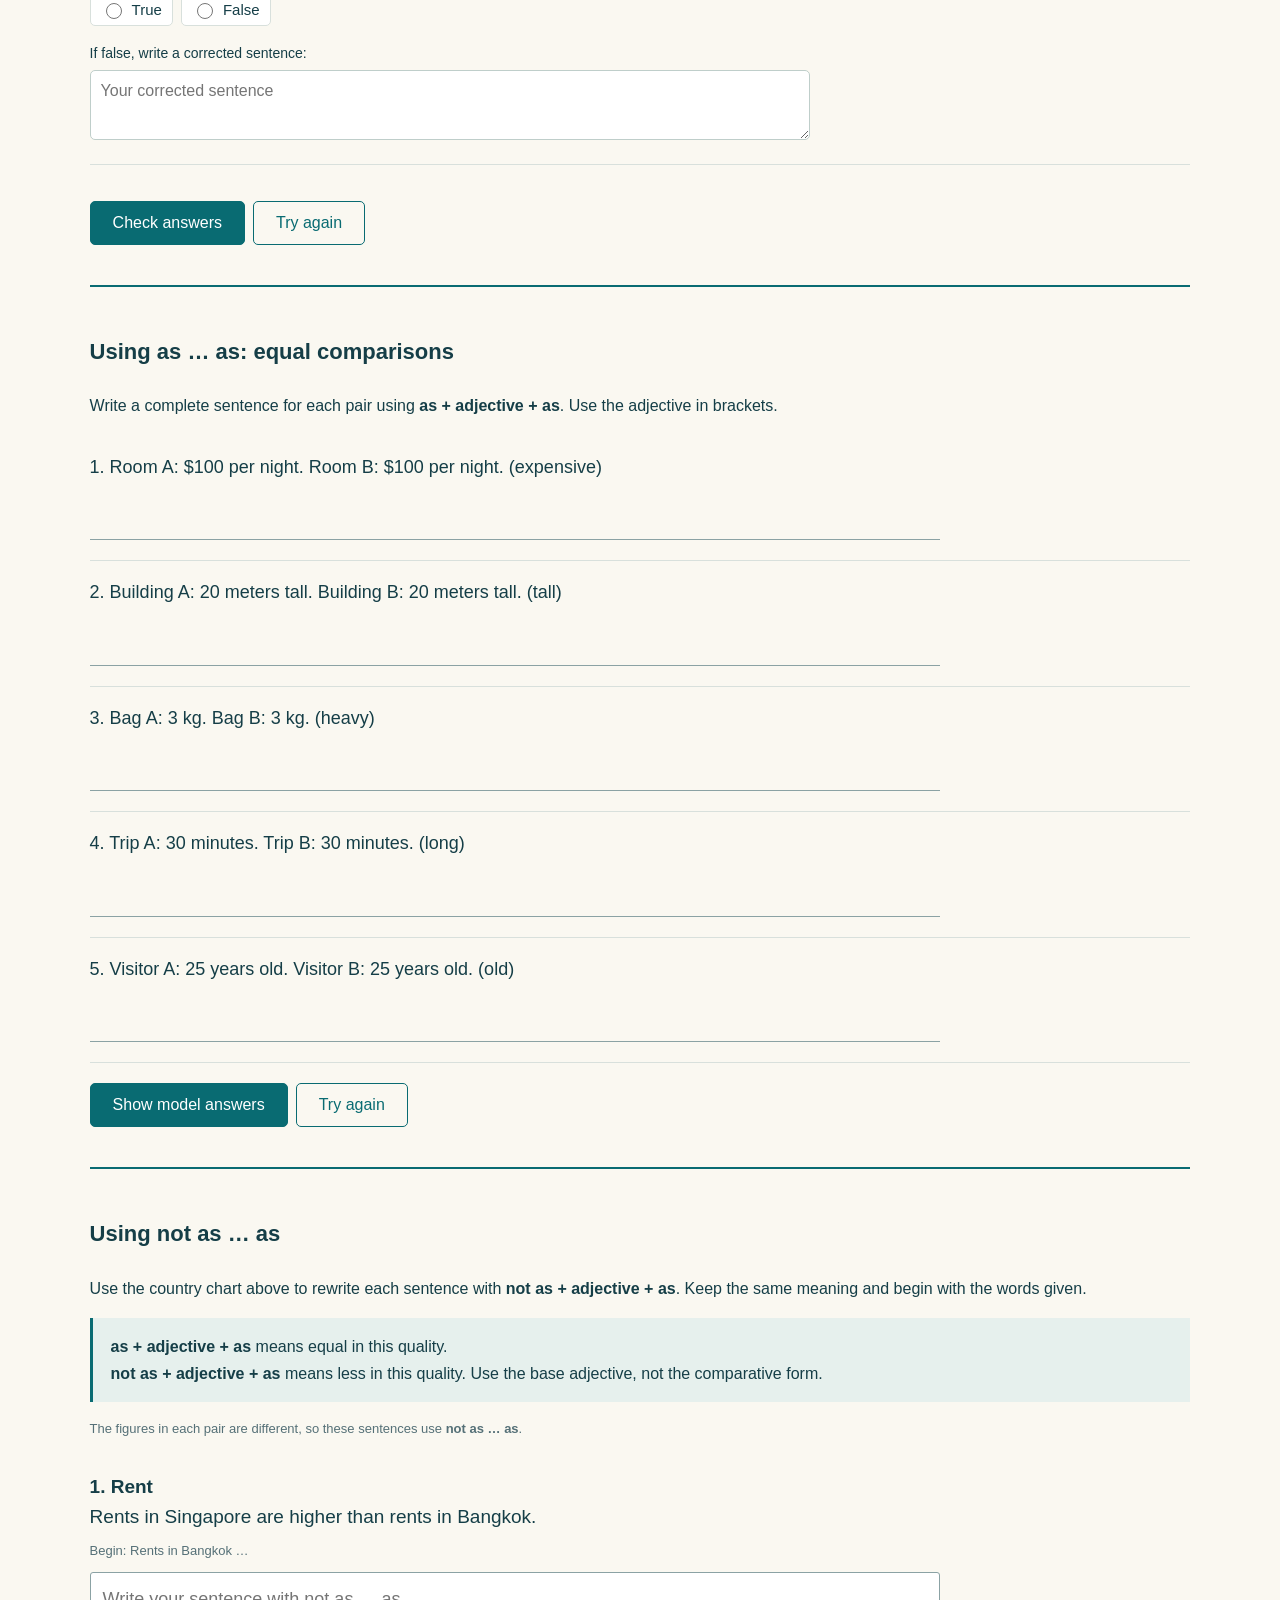
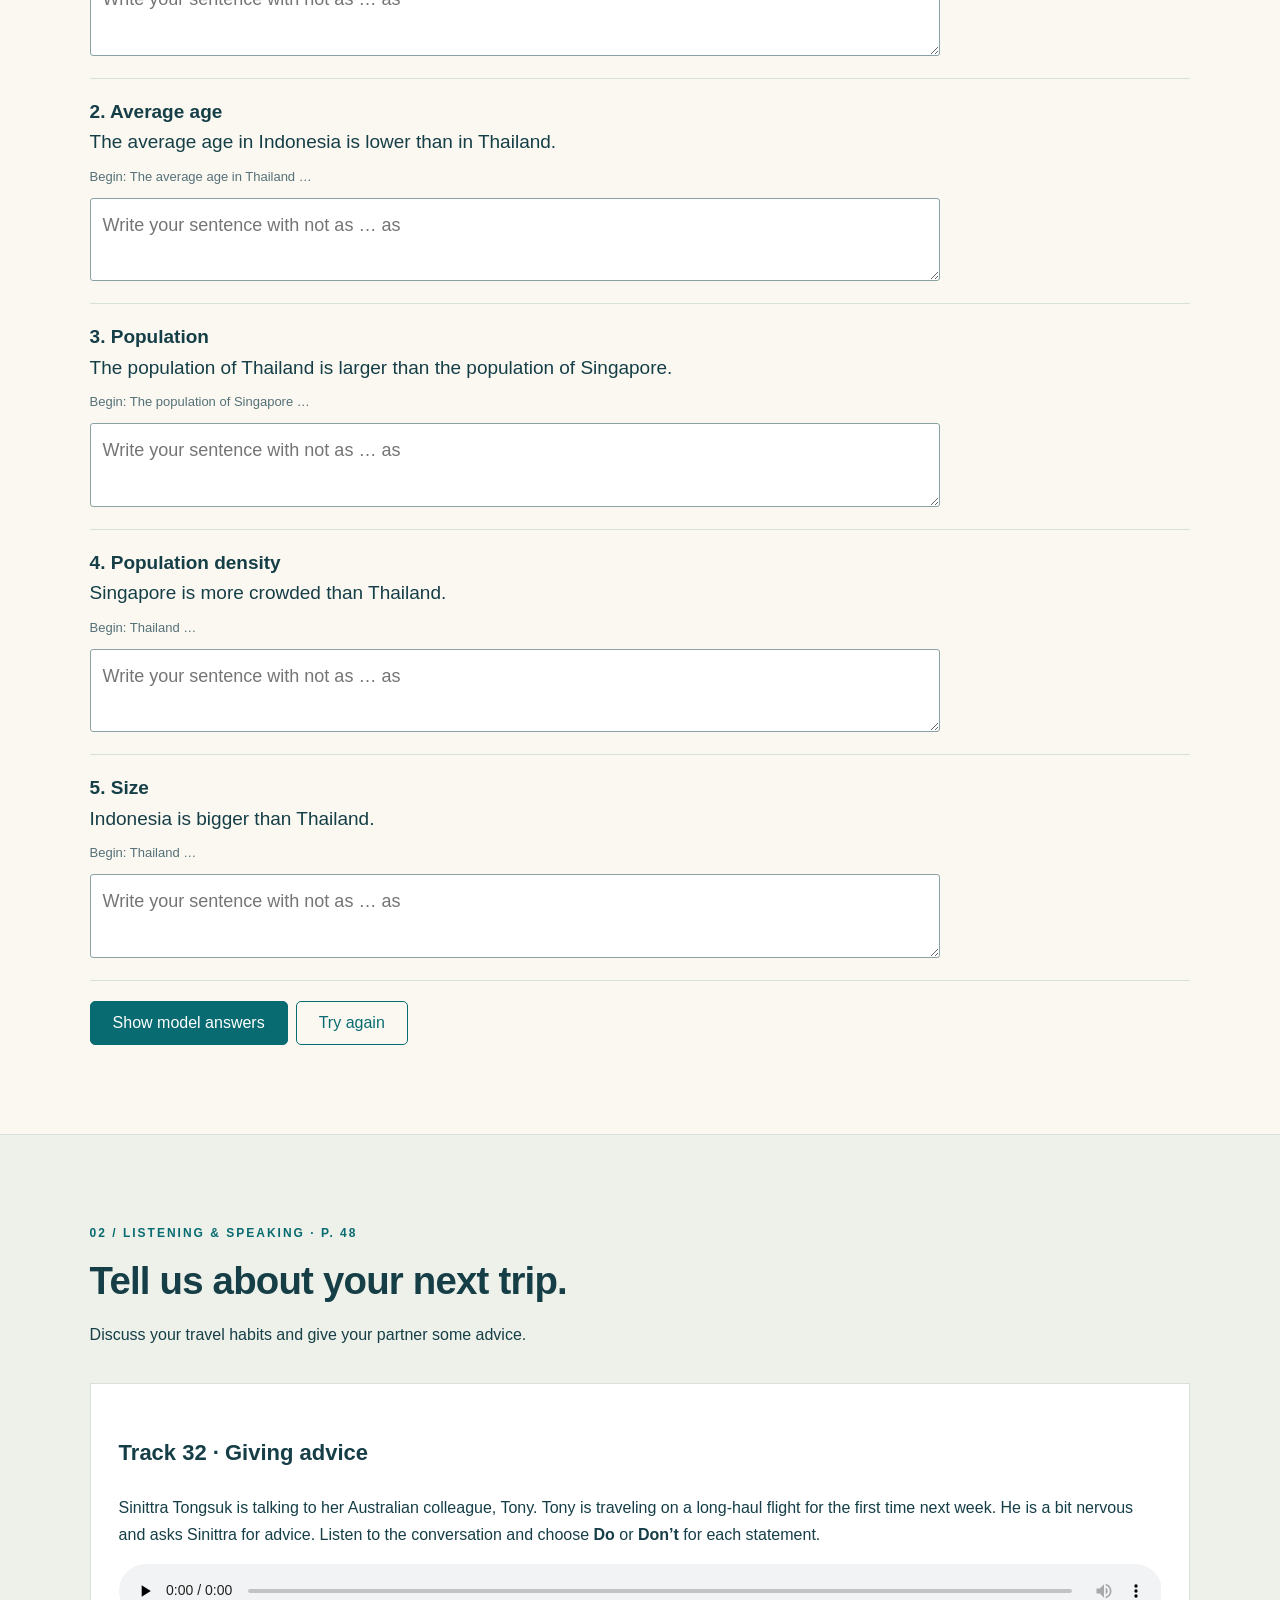
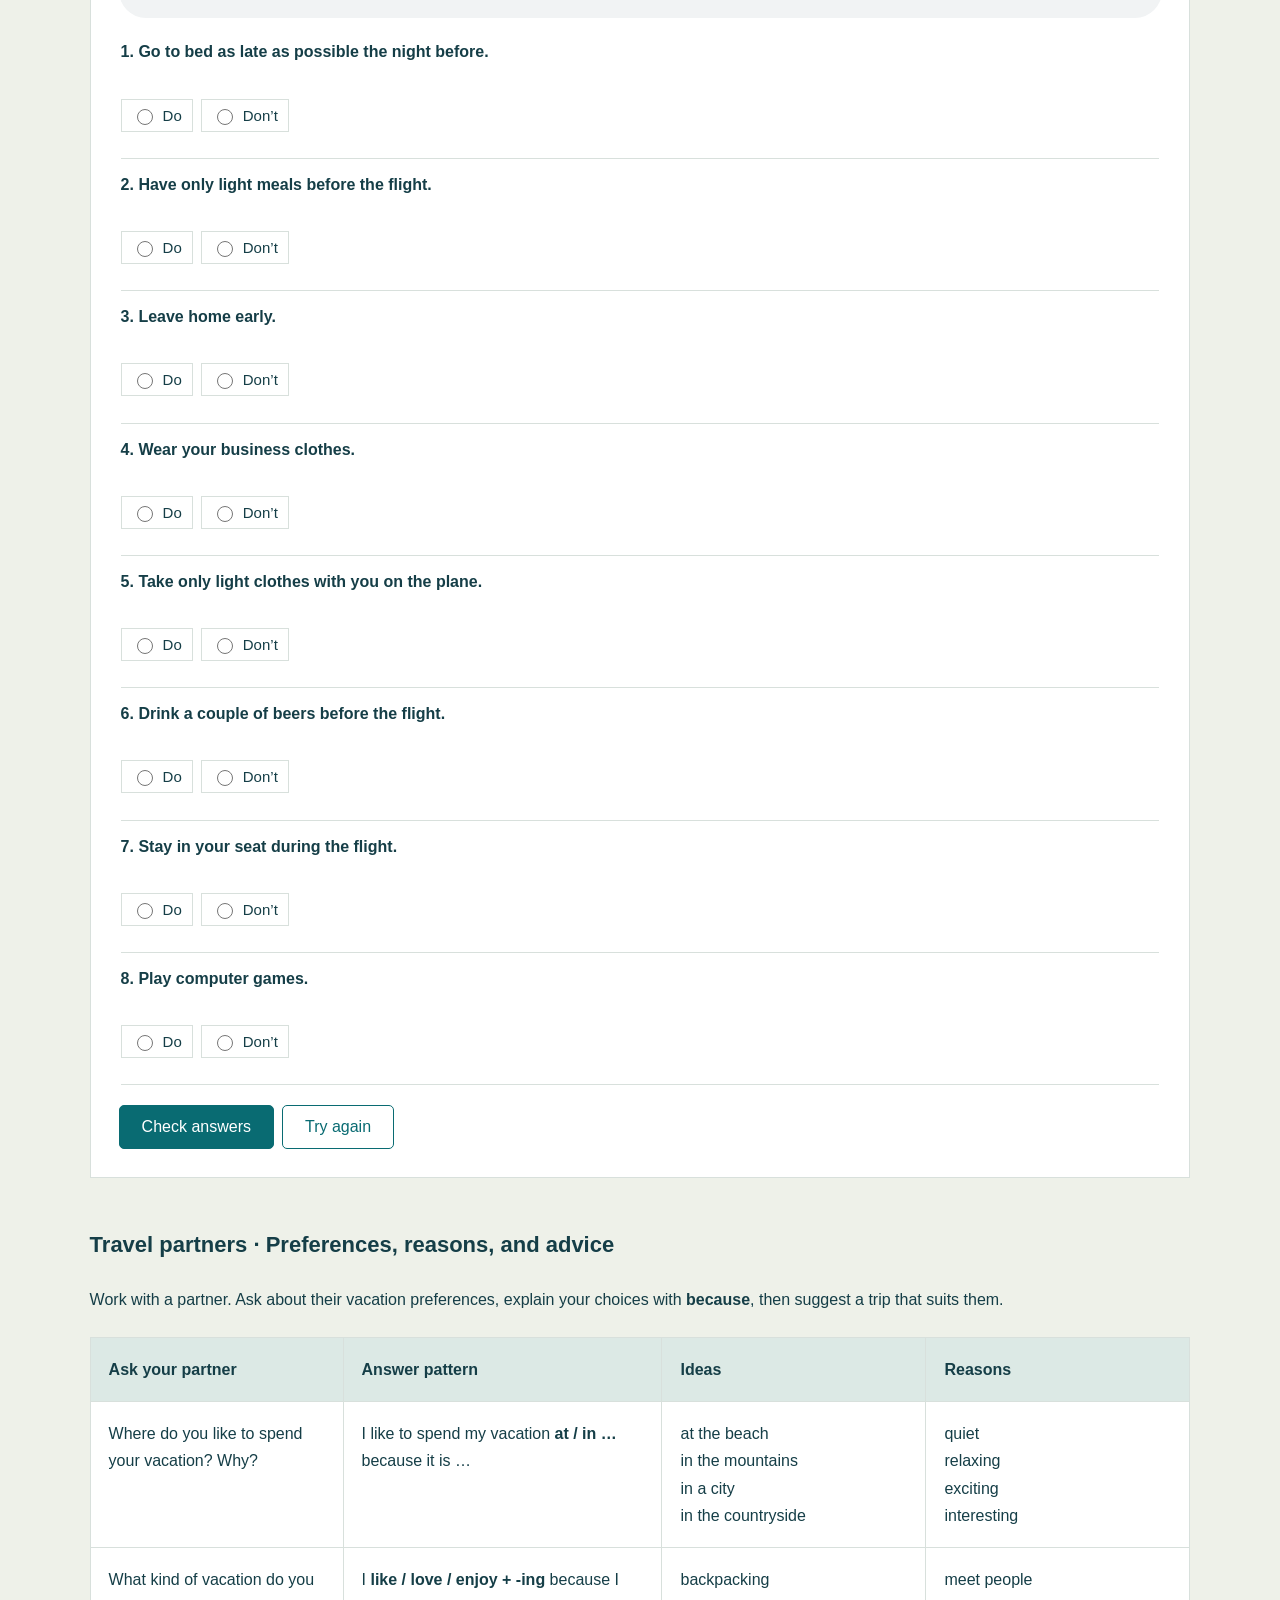
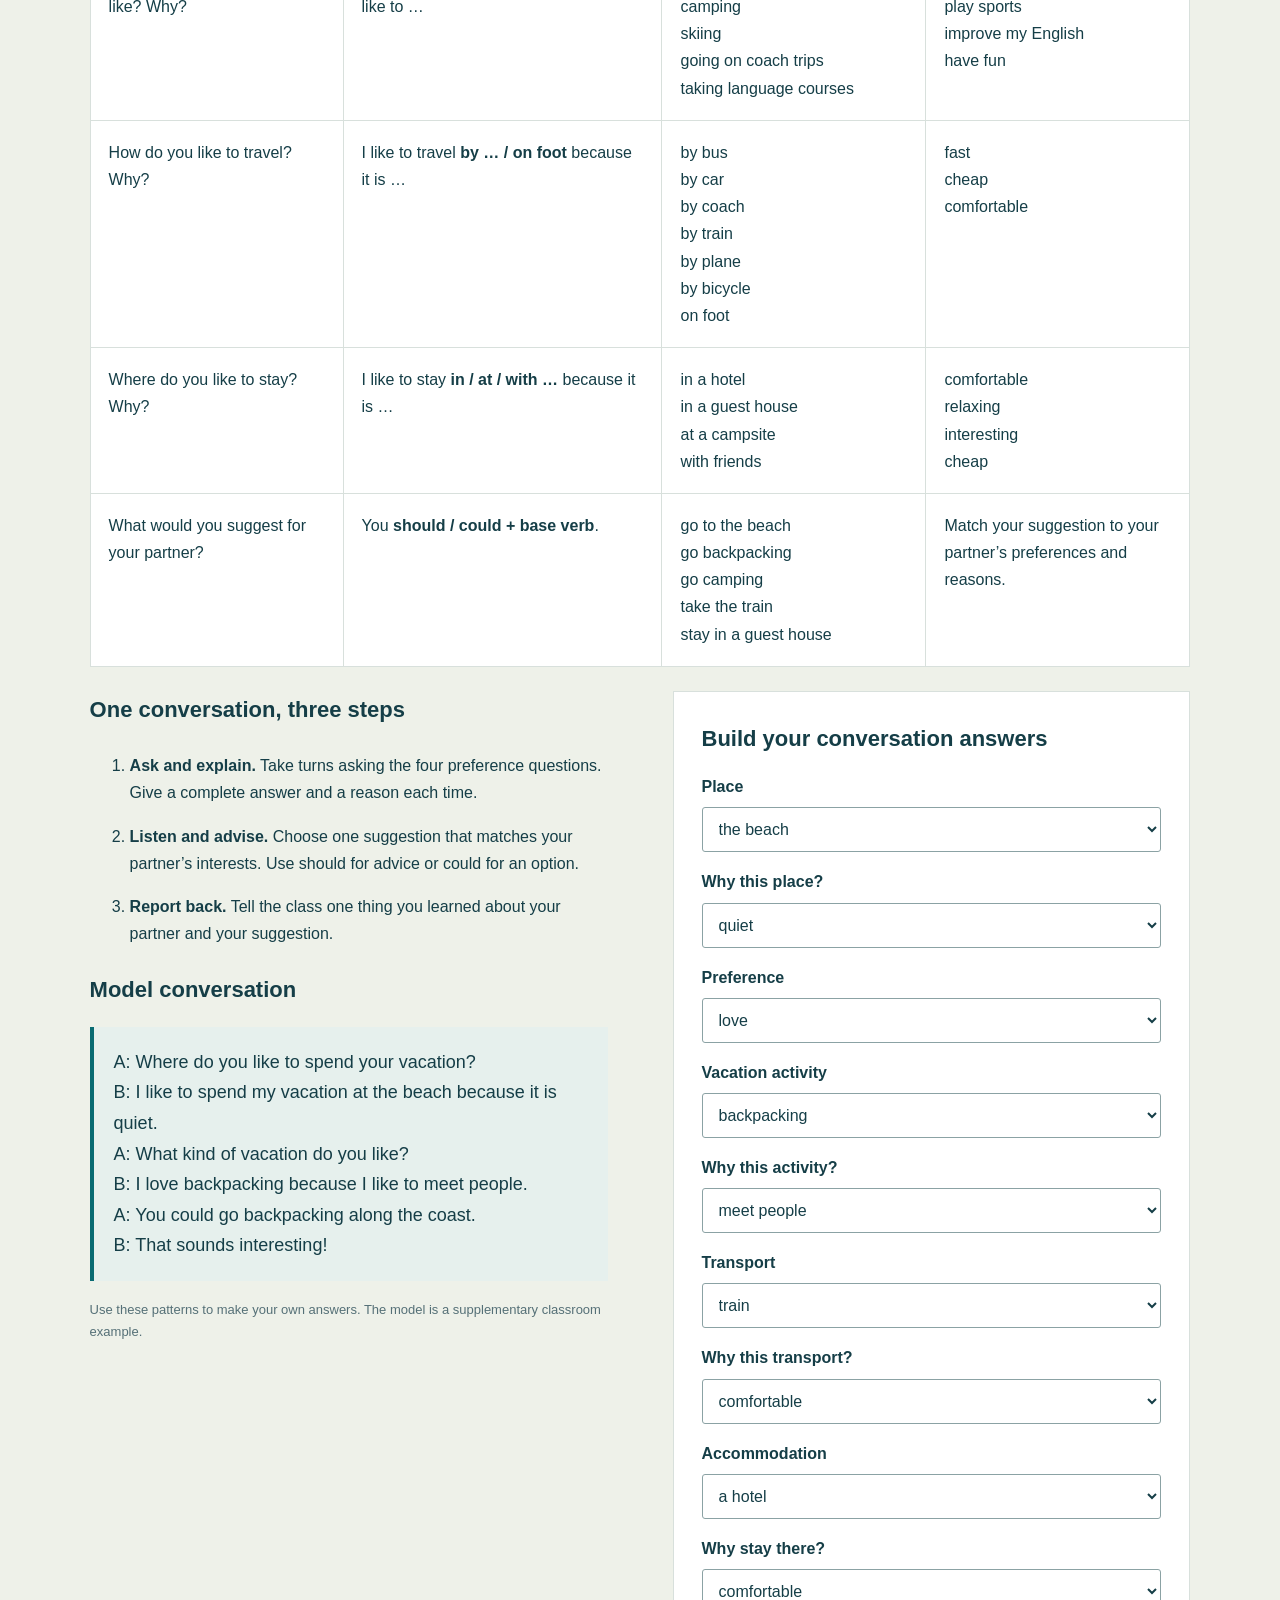
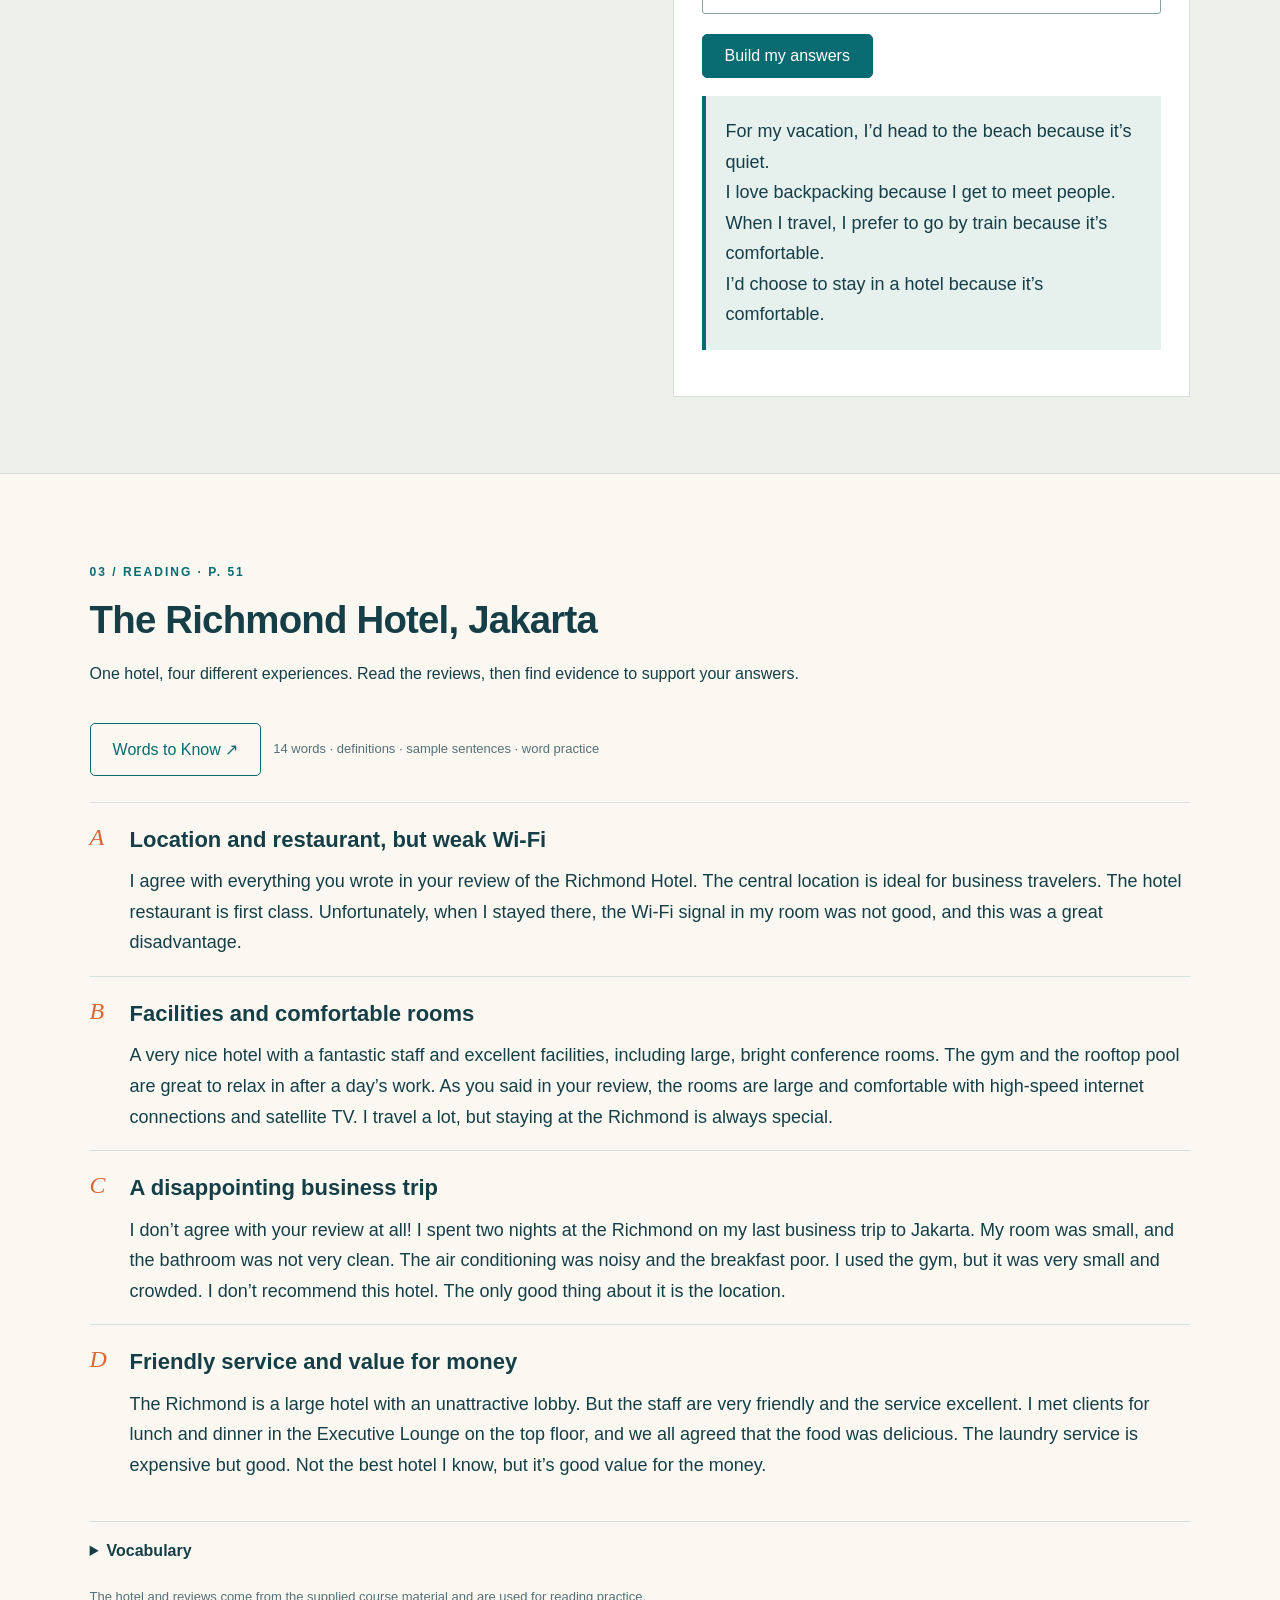
==== commit 6d6d057b: "Load the updated conversation answer script" ====
--- a/index.html
+++ b/index.html
@@ -1,9 +1,9 @@
 <!doctype html>
-<html lang="en"><head><meta charset="utf-8"><meta name="viewport" content="width=device-width,initial-scale=1"><meta name="description" content="Business Plus Unit 6: comparisons, travel speaking, hotel reviews and interactive practice."><title>Out and about · Business Plus U6</title><link rel="stylesheet" href="style.css?v=track31-1"><script defer src="app.js?v=no-knowledge-check"></script><script defer src="track31.js?v=track31-1"></script></head>
+<html lang="en"><head><meta charset="utf-8"><meta name="viewport" content="width=device-width,initial-scale=1"><meta name="description" content="Business Plus Unit 6: comparisons, travel speaking, hotel reviews and interactive practice."><title>Out and about · Business Plus U6</title><link rel="stylesheet" href="style.css?v=track31-1"><script defer src="app.js?v=conversation-answers"></script><script defer src="track31.js?v=track31-1"></script></head>
 <body><a class="skip" href="#main">Skip to lesson</a><header><a class="brand" href="#home">BUSINESS PLUS <span>UNIT 06</span></a><nav aria-label="Lesson navigation" style="flex-wrap:wrap"><a href="#track31">Track 31</a><a href="#grammar">Grammar</a><a href="#speaking">Speaking</a><a href="#reading">Reading</a><a href="#vacation-catch">Vacation Catch</a><a href="#classroom-qr">QR code</a></nav><button id="projector" type="button">Projector mode</button></header>
 <main id="main"><section id="home" class="hero"><div><p class="eyebrow">BUSINESS ENGLISH / INTERNATIONAL BUSINESS</p><h1>Out and<br><em>about.</em></h1><p class="intro">Compare your options, plan a trip,<br>and explore business travelers’ hotel reviews.</p><a class="button" href="#track31">Start learning <span>↗</span></a><p class="small">Business Plus 1 · Unit 6 · pp. 46–51</p></div><div class="ticket"><p>YOUR LEARNING ITINERARY</p><h2>Your lesson itinerary</h2><ol><li><a href="#track31"><b>00</b> Hotel reservations <span>Listening · Track 31</span></a></li><li><a href="#grammar"><b>01</b> People, places, and things <span>Comparisons</span></a></li><li><a href="#speaking"><b>02</b> Travel habits and advice <span>Travel & advice</span></a></li><li><a href="#reading"><b>03</b> Reviews and opinions <span>Hotel reviews</span></a></li><li><a href="#vacation-catch"><b>04</b> Vacation Catch <span>Vocabulary game</span></a></li></ol><div class="ticket-foot">Learning goal: explain choices using comparisons and identify strengths and weaknesses in reviews.</div></div></section>
 <section id="track31"><div class="section-title"><p class="eyebrow">LISTENING / TRACK 31 · P. 45</p><h2>Customer service in a hotel</h2><p>Listen to the two conversations at the Plaza Hotel. Drag the answers from each word bank into the transcript blanks.</p></div><audio id="track31-audio" controls preload="metadata" src="materials/track-31.mp3">Your browser does not support audio.</audio><div id="track31-conversations"><p>Loading the listening exercise…</p></div></section><section id="grammar"><div class="section-title"><p class="eyebrow">01 / GRAMMAR FOCUS · P. 47</p><h2>Comparisons for better choices</h2><p>Comparing people, places, and things</p></div><div class="rules"><article><h3>Comparing two things</h3><p class="formula">adjective + <strong>-er</strong> + than<br><strong>more</strong> + adjective + than</p><p>Short adjectives often take -er. Longer adjectives often use more.</p><p>cheap → cheaper · big → bigger<br>comfortable → more comfortable</p></article><article><h3>Comparing a group</h3><p class="formula"><strong>the</strong> + adjective + <strong>-est</strong><br><strong>the most</strong> + adjective</p><p>Superlatives usually take the and describe the highest degree within a group.</p><p>good → better → best<br>bad → worse → worst</p></article><article><h3>Equal and unequal comparisons</h3><p class="formula"><strong>as</strong> + adjective + <strong>as</strong><br><strong>not as</strong> + adjective + <strong>as</strong></p><p>Use the base adjective to say that things are equally or less so.</p><p>This room is as comfortable as that one.</p></article></div><h3>Meet Akio & Naoko</h3><p>Practice comparisons using the character information on page 47.</p><img class="source" src="materials/akio-naoko.png" alt="Akio and his sister Naoko: photos and character information for the comparison activity. Akio is 22 and 1.70 meters tall. Naoko is 20 and 1.55 meters tall." loading="lazy"><article id="character-comparisons" aria-labelledby="character-comparisons-title"><h3 id="character-comparisons-title">Compare Akio and Naoko</h3><p>Write one comparison sentence for each topic. Use the information above and comparative adjectives with <strong>than</strong>.</p><ol class="comparison-writing-lines"><li><label for="compare-age">1. Age <span>(old)</span></label><input id="compare-age" name="compare-age" type="text" autocomplete="off" aria-label="Age comparison sentence"></li><li><label for="compare-intelligence">2. Intelligence <span>(intelligent)</span></label><input id="compare-intelligence" name="compare-intelligence" type="text" autocomplete="off" aria-label="Intelligence comparison sentence"></li><li><label for="compare-height">3. Height <span>(tall)</span></label><input id="compare-height" name="compare-height" type="text" autocomplete="off" aria-label="Height comparison sentence"></li><li><label for="compare-fitness">4. Fitness <span>(fit)</span></label><input id="compare-fitness" name="compare-fitness" type="text" autocomplete="off" aria-label="Fitness comparison sentence"></li><li><label for="compare-study">5. Study <span>(good student)</span></label><input id="compare-study" name="compare-study" type="text" autocomplete="off" aria-label="Study comparison sentence"></li><li><label for="compare-politeness">6. Politeness <span>(polite)</span></label><input id="compare-politeness" name="compare-politeness" type="text" autocomplete="off" aria-label="Politeness comparison sentence"></li><li><label for="compare-driving">7. Driving <span>(bad driver)</span></label><input id="compare-driving" name="compare-driving" type="text" autocomplete="off" aria-label="Driving comparison sentence"></li></ol></article><article id="places"><h3>Place comparisons</h3><p>Look at the chart. Are the sentences true or false? Correct the false sentences.</p><p class="small">Use the original textbook figures below for this exercise.</p><div class="travel-table"><table><caption>Country comparison chart</caption><thead><tr><th scope="col">Measure</th><th scope="col"><span class="country-heading"><img class="flag" src="materials/flag-indonesia.svg" alt="Flag of Indonesia" width="28" height="18">Indonesia</span></th><th scope="col"><span class="country-heading"><img class="flag" src="materials/flag-singapore.svg" alt="Flag of Singapore" width="28" height="18">Singapore</span></th><th scope="col"><span class="country-heading"><img class="flag" src="materials/flag-thailand.svg" alt="Flag of Thailand" width="28" height="18">Thailand</span></th></tr></thead><tbody><tr><th scope="row">Size</th><td>about 2 million sq km</td><td>about 700 sq km</td><td>about 500,000 sq km</td></tr><tr><th scope="row">Population</th><td>240 million</td><td>5.3 million</td><td>70 million</td></tr><tr><th scope="row">People per sq km</th><td>130</td><td>7,800</td><td>140</td></tr><tr><th scope="row">Average age</th><td>30 years</td><td>33 years</td><td>35 years</td></tr><tr><th scope="row">Rent for a new apartment in the capital</th><td>Jakarta: $700 per month</td><td>Singapore: $1,800 per month</td><td>Bangkok: $800 per month</td></tr></tbody></table></div><form id="places-form"><div id="places-questions"></div><button type="submit">Check answers</button><button type="button" id="places-reset" class="secondary">Try again</button><p id="places-score" class="example" aria-live="polite" hidden></p></form><article id="equal-comparisons" aria-labelledby="equal-comparisons-title"><h3 id="equal-comparisons-title">Using as … as: equal comparisons</h3><p>Write a complete sentence for each pair using <strong>as + adjective + as</strong>. Use the adjective in brackets.</p><form id="equal-comparisons-form"><div id="equal-comparison-questions"></div><button type="submit">Show model answers</button><button type="button" id="equal-comparisons-reset" class="secondary">Try again</button><p id="equal-comparisons-score" class="example" aria-live="polite" hidden></p></form></article><article id="as-comparisons" aria-labelledby="as-comparisons-title"><h3 id="as-comparisons-title">Using not as … as</h3><p>Use the country chart above to rewrite each sentence with <strong>not as + adjective + as</strong>. Keep the same meaning and begin with the words given.</p><p class="as-rule"><strong>as + adjective + as</strong> means equal in this quality.<br><strong>not as + adjective + as</strong> means less in this quality. Use the base adjective, not the comparative form.</p><p class="small">The figures in each pair are different, so these sentences use <strong>not as … as</strong>.</p><form id="as-comparisons-form"><div id="as-comparison-questions"></div><button type="submit">Show model answers</button><button type="button" id="as-comparisons-reset" class="secondary">Try again</button><p id="as-comparisons-status" class="small" aria-live="polite"></p></form></article></article></section>
-<section id="speaking" class="tint"><div class="section-title"><p class="eyebrow">02 / LISTENING & SPEAKING · P. 48</p><h2>Tell us about your next trip.</h2><p>Discuss your travel habits and give your partner some advice.</p></div><article id="track32"><h3>Track 32 · Giving advice</h3><p>Sinittra Tongsuk is talking to her Australian colleague, Tony. Tony is traveling on a long-haul flight for the first time next week. He is a bit nervous and asks Sinittra for advice. Listen to the conversation and choose <strong>Do</strong> or <strong>Don’t</strong> for each statement.</p><audio controls preload="none" src="materials/track-32.mp3">Your browser does not support audio.</audio><form id="listening-form"><div id="listening-questions"></div><button type="submit">Check answers</button><button type="button" id="listening-reset" class="secondary">Try again</button><p id="listening-score" class="example" aria-live="polite" hidden></p></form></article><article id="travel-partners"><h3>Travel partners · Preferences, reasons, and advice</h3><p>Work with a partner. Ask about their vacation preferences, explain your choices with <strong>because</strong>, then suggest a trip that suits them.</p><div class="travel-table"><table><thead><tr><th scope="col">Ask your partner</th><th scope="col">Answer pattern</th><th scope="col">Ideas</th><th scope="col">Reasons</th></tr></thead><tbody><tr><th scope="row">Where do you like to spend your vacation? Why?</th><td>I like to spend my vacation <strong>at / in …</strong> because it is …</td><td>at the beach<br>in the mountains<br>in a city<br>in the countryside</td><td>quiet<br>relaxing<br>exciting<br>interesting</td></tr><tr><th scope="row">What kind of vacation do you like? Why?</th><td>I <strong>like / love / enjoy + -ing</strong> because I like to …</td><td>backpacking<br>camping<br>skiing<br>going on coach trips<br>taking language courses</td><td>meet people<br>play sports<br>improve my English<br>have fun</td></tr><tr><th scope="row">How do you like to travel? Why?</th><td>I like to travel <strong>by … / on foot</strong> because it is …</td><td>by bus<br>by car<br>by coach<br>by train<br>by plane<br>by bicycle<br>on foot</td><td>fast<br>cheap<br>comfortable</td></tr><tr><th scope="row">Where do you like to stay? Why?</th><td>I like to stay <strong>in / at / with …</strong> because it is …</td><td>in a hotel<br>in a guest house<br>at a campsite<br>with friends</td><td>comfortable<br>relaxing<br>interesting<br>cheap</td></tr><tr><th scope="row">What would you suggest for your partner?</th><td>You <strong>should / could + base verb</strong>.</td><td>go to the beach<br>go backpacking<br>go camping<br>take the train<br>stay in a guest house</td><td>Match your suggestion to your partner’s preferences and reasons.</td></tr></tbody></table></div><div class="split"><div><h4>One conversation, three steps</h4><ol class="steps"><li><strong>Ask and explain.</strong> Take turns asking the four preference questions. Give a complete answer and a reason each time.</li><li><strong>Listen and advise.</strong> Choose one suggestion that matches your partner’s interests. Use should for advice or could for an option.</li><li><strong>Report back.</strong> Tell the class one thing you learned about your partner and your suggestion.</li></ol><h4>Model conversation</h4><p class="example">A: Where do you like to spend your vacation?<br>B: I like to spend my vacation at the beach because it is quiet.<br>A: What kind of vacation do you like?<br>B: I love backpacking because I like to meet people.<br>A: You could go backpacking along the coast.<br>B: That sounds interesting!</p><p class="small">Use these patterns to make your own answers. The model is a supplementary classroom example.</p></div><form id="trip-form"><h4>Build your conversation answers</h4><label for="destination">Place</label><select id="destination"><option value="the beach">the beach</option><option value="the mountains">the mountains</option><option value="a city">a city</option><option value="the countryside">the countryside</option></select><label for="reason">Why this place?</label><select id="reason"><option value="quiet">quiet</option><option value="relaxing">relaxing</option><option value="exciting">exciting</option><option value="interesting">interesting</option></select><label for="preference">Preference</label><select id="preference"><option value="love">love</option><option value="like">like</option><option value="enjoy">enjoy</option></select><label for="activity">Vacation activity</label><select id="activity"><option value="backpacking">backpacking</option><option value="camping">camping</option><option value="skiing">skiing</option><option value="going on coach trips">going on coach trips</option><option value="taking language courses">taking language courses</option></select><label for="activity-reason">Why this activity?</label><select id="activity-reason"><option value="meet people">meet people</option><option value="play sports">play sports</option><option value="improve my English">improve my English</option><option value="have fun">have fun</option></select><label for="transport">Transport</label><select id="transport"><option value="train">train</option><option value="plane">plane</option><option value="bus">bus</option><option value="car">car</option><option value="coach">coach</option><option value="bicycle">bicycle</option><option value="on foot">on foot</option></select><label for="transport-reason">Why this transport?</label><select id="transport-reason"><option value="comfortable">comfortable</option><option value="fast">fast</option><option value="cheap">cheap</option></select><label for="stay">Accommodation</label><select id="stay"><option value="a hotel">a hotel</option><option value="a guest house">a guest house</option><option value="a campsite">a campsite</option><option value="friends">friends</option></select><label for="stay-reason">Why stay there?</label><select id="stay-reason"><option value="comfortable">comfortable</option><option value="relaxing">relaxing</option><option value="interesting">interesting</option></select><button type="submit">Build my answers</button><p id="trip-result" class="example" aria-live="polite"></p></form></div></article></section>
+<section id="speaking" class="tint"><div class="section-title"><p class="eyebrow">02 / LISTENING & SPEAKING · P. 48</p><h2>Tell us about your next trip.</h2><p>Discuss your travel habits and give your partner some advice.</p></div><article id="track32"><h3>Track 32 · Giving advice</h3><p>Sinittra Tongsuk is talking to her Australian colleague, Tony. Tony is traveling on a long-haul flight for the first time next week. He is a bit nervous and asks Sinittra for advice. Listen to the conversation and choose <strong>Do</strong> or <strong>Don’t</strong> for each statement.</p><audio controls preload="none" src="materials/track-32.mp3">Your browser does not support audio.</audio><form id="listening-form"><div id="listening-questions"></div><button type="submit">Check answers</button><button type="button" id="listening-reset" class="secondary">Try again</button><p id="listening-score" class="example" aria-live="polite" hidden></p></form></article><article id="travel-partners"><h3>Travel partners · Preferences, reasons, and advice</h3><p>Work with a partner. Ask about their vacation preferences, explain your choices with <strong>because</strong>, then suggest a trip that suits them.</p><div class="travel-table"><table><thead><tr><th scope="col">Ask your partner</th><th scope="col">Answer pattern</th><th scope="col">Ideas</th><th scope="col">Reasons</th></tr></thead><tbody><tr><th scope="row">Where do you like to spend your vacation? Why?</th><td>I like to spend my vacation <strong>at / in …</strong> because it is …</td><td>at the beach<br>in the mountains<br>in a city<br>in the countryside</td><td>quiet<br>relaxing<br>exciting<br>interesting</td></tr><tr><th scope="row">What kind of vacation do you like? Why?</th><td>I <strong>like / love / enjoy + -ing</strong> because I like to …</td><td>backpacking<br>camping<br>skiing<br>going on coach trips<br>taking language courses</td><td>meet people<br>play sports<br>improve my English<br>have fun</td></tr><tr><th scope="row">How do you like to travel? Why?</th><td>I like to travel <strong>by … / on foot</strong> because it is …</td><td>by bus<br>by car<br>by coach<br>by train<br>by plane<br>by bicycle<br>on foot</td><td>fast<br>cheap<br>comfortable</td></tr><tr><th scope="row">Where do you like to stay? Why?</th><td>I like to stay <strong>in / at / with …</strong> because it is …</td><td>in a hotel<br>in a guest house<br>at a campsite<br>with friends</td><td>comfortable<br>relaxing<br>interesting<br>cheap</td></tr><tr><th scope="row">What would you suggest for your partner?</th><td>You <strong>should / could + base verb</strong>.</td><td>go to the beach<br>go backpacking<br>go camping<br>take the train<br>stay in a guest house</td><td>Match your suggestion to your partner’s preferences and reasons.</td></tr></tbody></table></div><div class="split"><div><h4>One conversation, three steps</h4><ol class="steps"><li><strong>Ask and explain.</strong> Take turns asking the four preference questions. Give a complete answer and a reason each time.</li><li><strong>Listen and advise.</strong> Choose one suggestion that matches your partner’s interests. Use should for advice or could for an option.</li><li><strong>Report back.</strong> Tell the class one thing you learned about your partner and your suggestion.</li></ol><h4>Model conversation</h4><p class="example">A: Where do you like to spend your vacation?<br>B: I like to spend my vacation at the beach because it is quiet.<br>A: What kind of vacation do you like?<br>B: I love backpacking because I like to meet people.<br>A: You could go backpacking along the coast.<br>B: That sounds interesting!</p><p class="small">Use these patterns to make your own answers. The model is a supplementary classroom example.</p></div><form id="trip-form"><h4>Build your conversation answers</h4><label for="destination">Place</label><select id="destination"><option value="the beach">the beach</option><option value="the mountains">the mountains</option><option value="a city">a city</option><option value="the countryside">the countryside</option></select><label for="reason">Why this place?</label><select id="reason"><option value="quiet">quiet</option><option value="relaxing">relaxing</option><option value="exciting">exciting</option><option value="interesting">interesting</option></select><label for="preference">Preference</label><select id="preference"><option value="love">love</option><option value="like">like</option><option value="enjoy">enjoy</option></select><label for="activity">Vacation activity</label><select id="activity"><option value="backpacking">backpacking</option><option value="camping">camping</option><option value="skiing">skiing</option><option value="going on coach trips">going on coach trips</option><option value="taking language courses">taking language courses</option></select><label for="activity-reason">Why this activity?</label><select id="activity-reason"><option value="meet people">meet people</option><option value="play sports">play sports</option><option value="improve my English">improve my English</option><option value="have fun">have fun</option></select><label for="transport">Transport</label><select id="transport"><option value="train">train</option><option value="plane">plane</option><option value="bus">bus</option><option value="car">car</option><option value="coach">coach</option><option value="bicycle">bicycle</option><option value="on foot">on foot</option></select><label for="transport-reason">Why this transport?</label><select id="transport-reason"><option value="comfortable">comfortable</option><option value="fast">fast</option><option value="cheap">cheap</option><option value="interesting">interesting</option><option value="convenient">convenient</option><option value="relaxing">relaxing</option><option value="fun">fun</option></select><label for="stay">Accommodation</label><select id="stay"><option value="a hotel">a hotel</option><option value="a guest house">a guest house</option><option value="a campsite">a campsite</option><option value="friends">friends</option></select><label for="stay-reason">Why stay there?</label><select id="stay-reason"><option value="comfortable">comfortable</option><option value="relaxing">relaxing</option><option value="interesting">interesting</option><option value="cheap">cheap</option><option value="quiet">quiet</option><option value="convenient">convenient</option><option value="clean">clean</option></select><button type="submit">Build my answers</button><p id="trip-result" class="example" aria-live="polite"></p></form></div></article></section>
 <section id="reading"><div class="section-title"><p class="eyebrow">03 / READING · P. 51</p><h2>The Richmond Hotel, Jakarta</h2><p>One hotel, four different experiences. Read the reviews, then find evidence to support your answers.</p></div><p class="reading-word-list-link"><a class="button secondary" href="word-list.html">Words to Know ↗</a> <span class="small">14 words · definitions · sample sentences · word practice</span></p><div id="reviews"></div><details><summary>Vocabulary</summary><div id="vocabulary" class="vocabulary"></div></details><p class="small">The hotel and reviews come from the supplied course material and are used for reading practice.</p><article id="reading-comprehension" aria-labelledby="reading-comprehension-title"><h3 id="reading-comprehension-title">B · Scanning for detail</h3><p>Which of comments <strong>A, B, C or D</strong> talk about each topic below? Select <strong>all</strong> the matching letters. More than one comment may match.</p><form id="reading-form"><div id="reading-questions"></div><button type="submit">Check answers</button><button type="button" id="reading-reset" class="secondary">Try again</button><p id="reading-score" class="example" aria-live="polite" hidden></p></form></article></section>
 
 <section id="vacation-catch" aria-labelledby="vacation-catch-title"><div class="section-title"><p class="eyebrow">04 / VACATION GAME</p><h2 id="vacation-catch-title">Vacation Catch</h2><p>Catch the words that match each travel question.</p><a class="button secondary" href="https://ij-teacher.github.io/vacation-catch/" target="_blank" rel="noopener">Open game in a new tab ↗</a></div><iframe src="https://ij-teacher.github.io/vacation-catch/" title="Vacation Catch vocabulary game" loading="lazy" style="display:block;width:100%;height:1000px;border:1px solid #d8e0dc;border-radius:12px;background:#f6f3e9"></iframe></section><section id="classroom-qr"><div class="section-title"><p class="eyebrow">CLASSROOM ACCESS</p><h2>Scan to open this lesson</h2><p>Scan the QR code on your phone to join the lesson.</p></div><div class="qr"><img src="qr-code.svg" width="240" height="240" alt="QR code for the Business Plus Unit 6 teaching website"><p><a href="https://ij-teacher.github.io/business-plus-u6/">ij-teacher.github.io/business-plus-u6/</a></p><a class="button secondary" href="qr.html">Print QR code</a></div></section></main><footer>BUSINESS PLUS / UNIT 06 <span>Source: supplied Business Plus U6 presentation. Supplementary teaching content and website files are on GitHub.</span></footer><p id="load-error" role="alert" hidden></p></body></html>
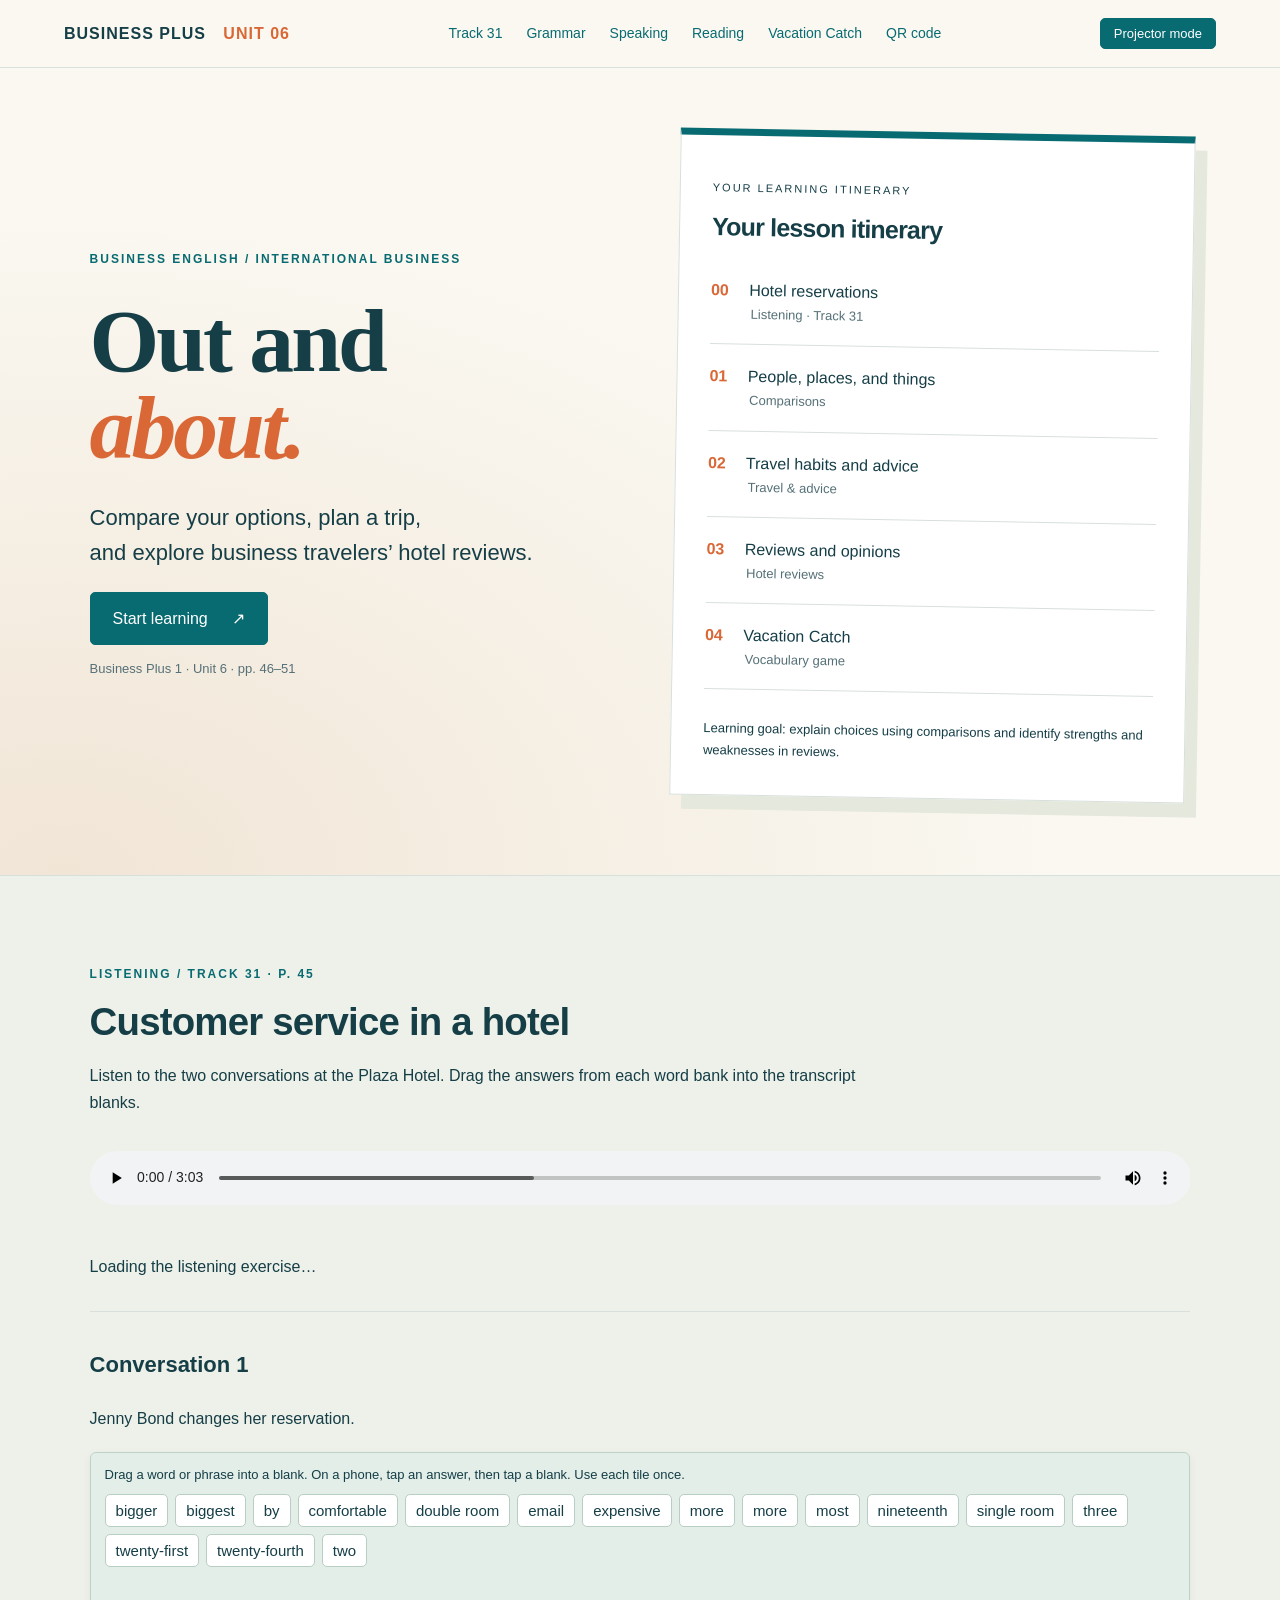
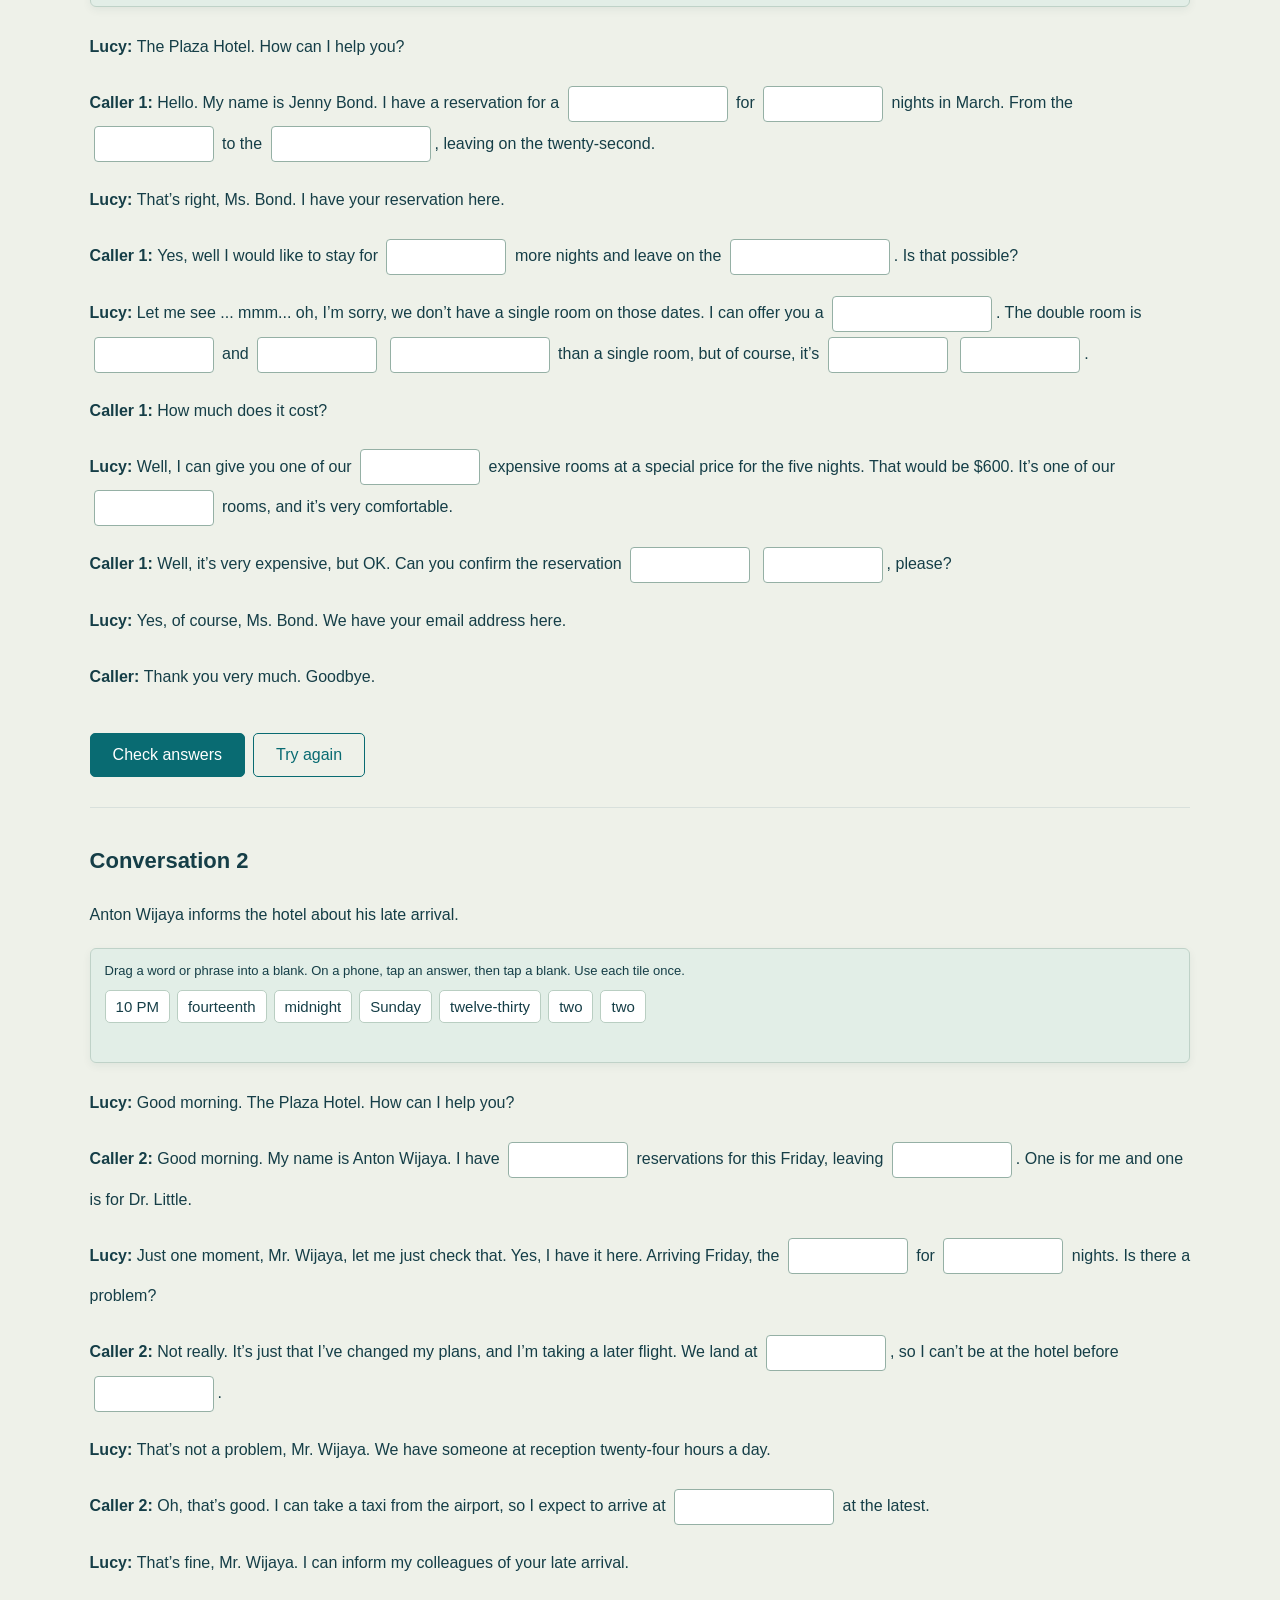
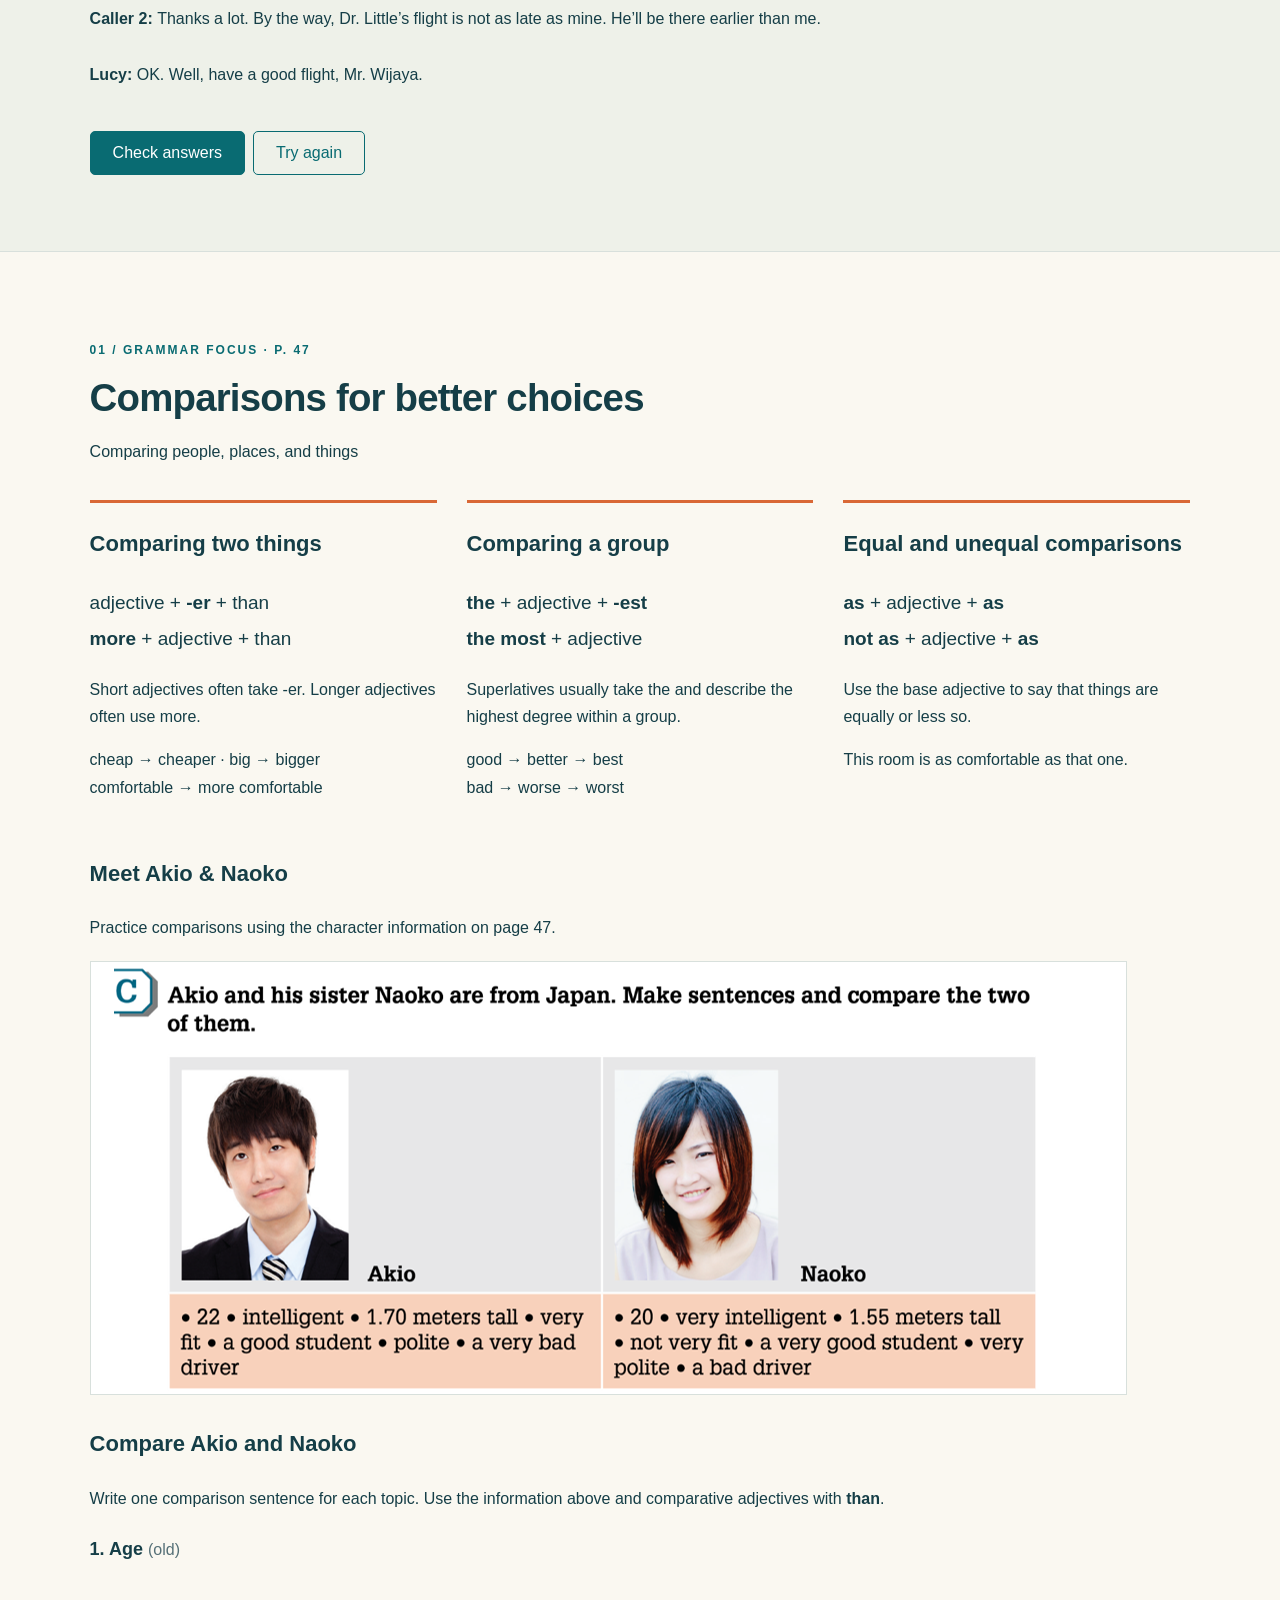
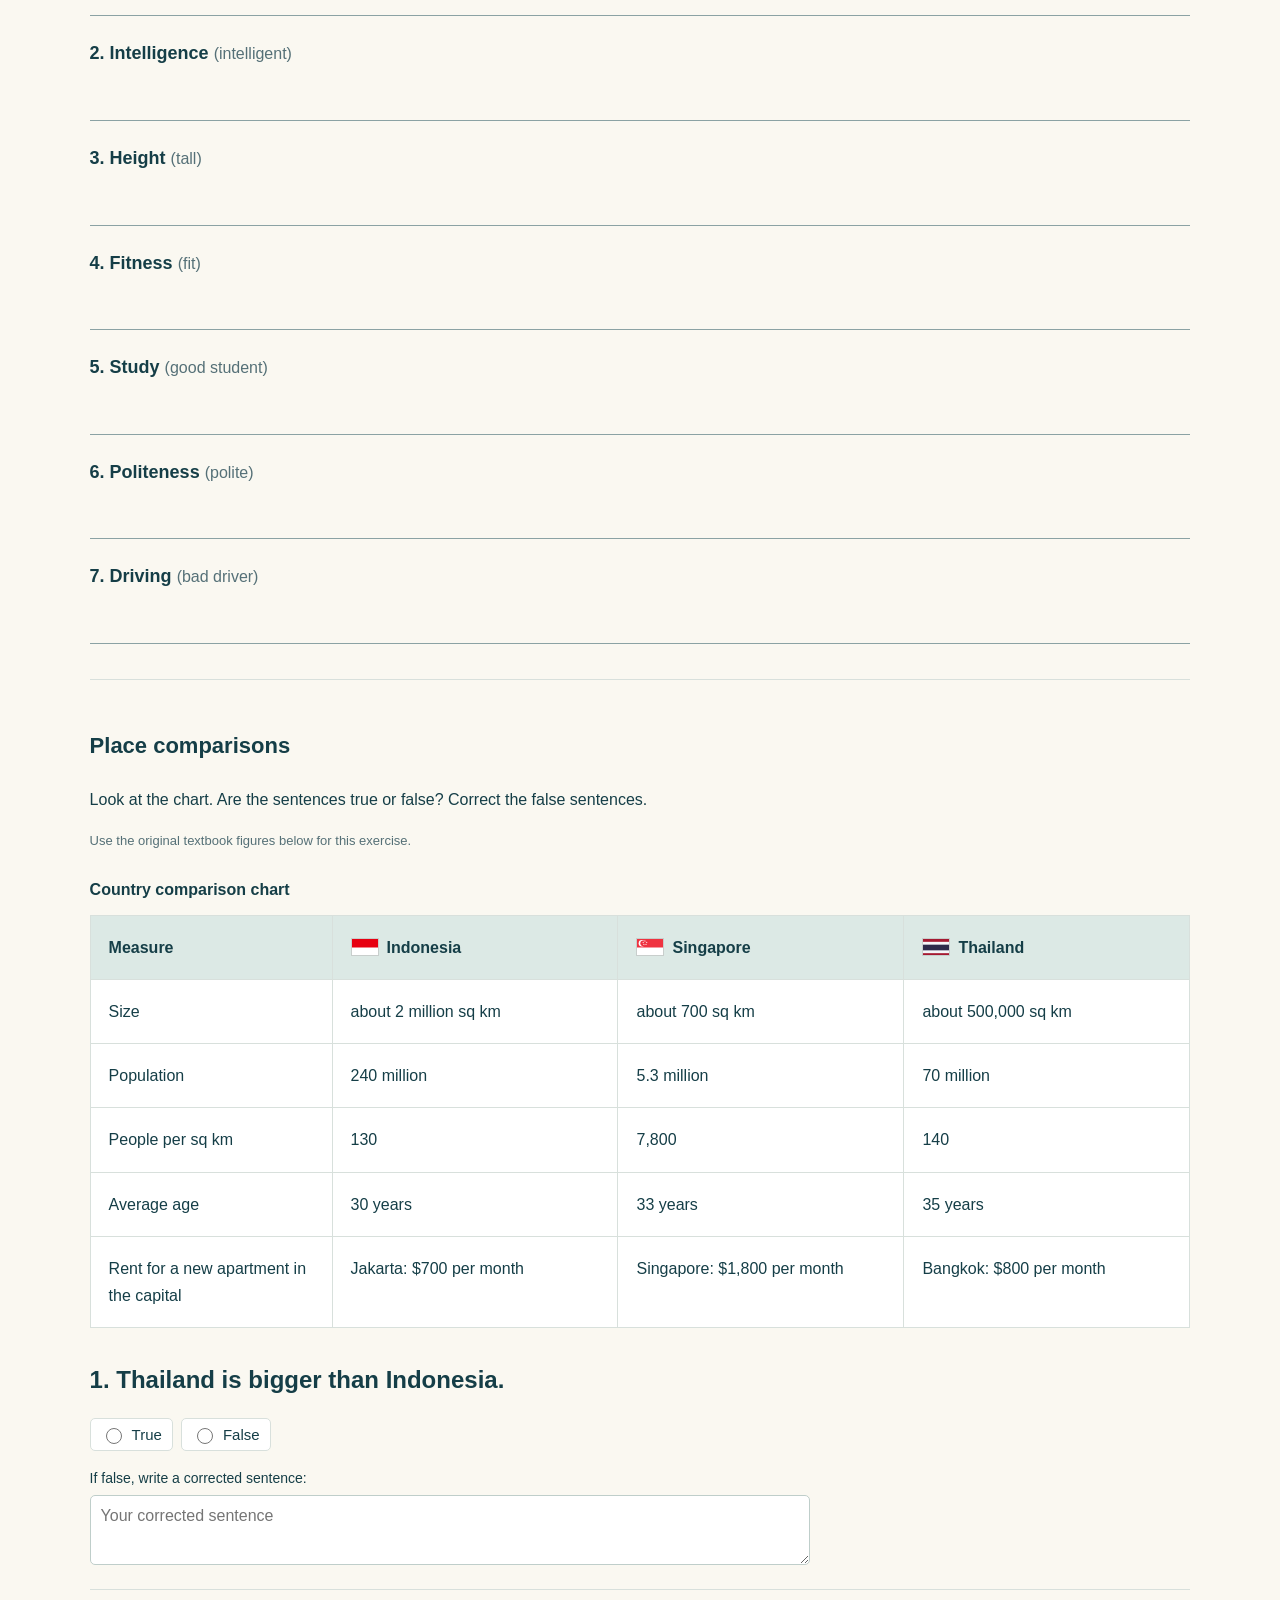
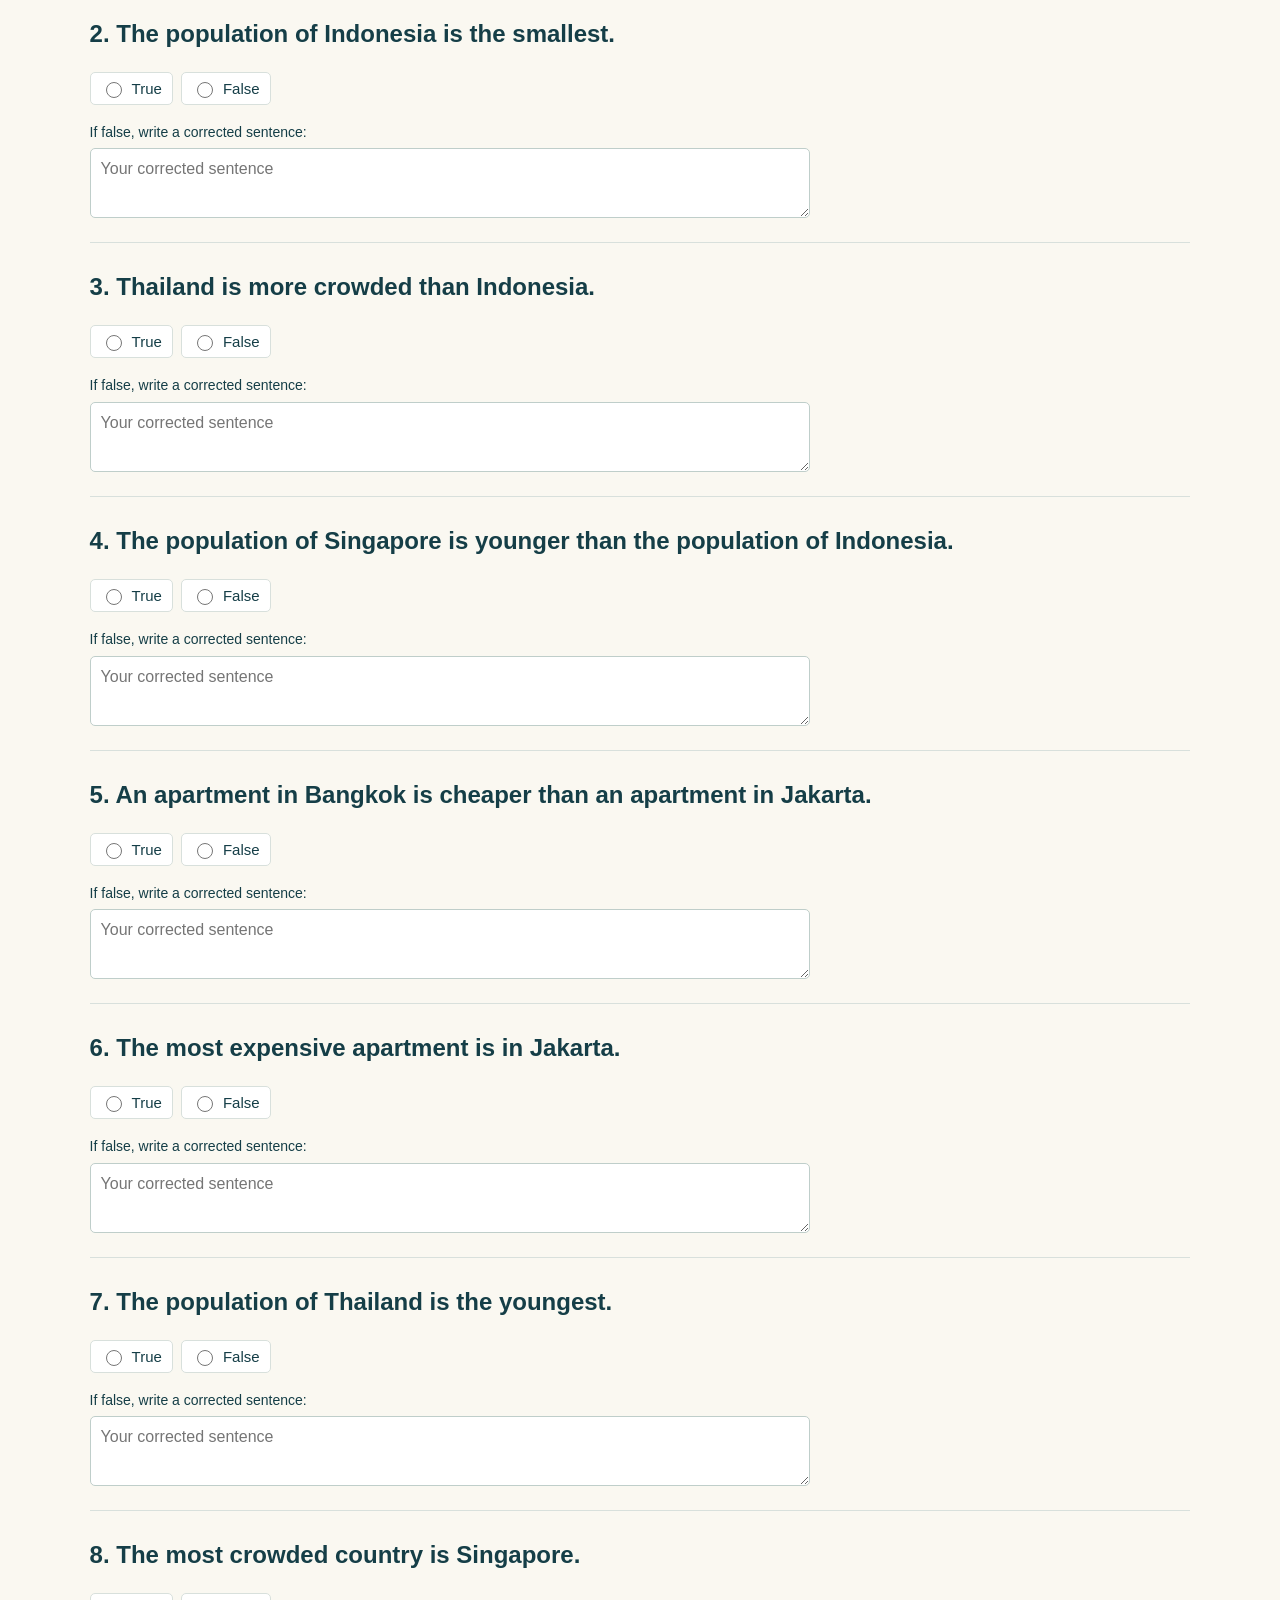
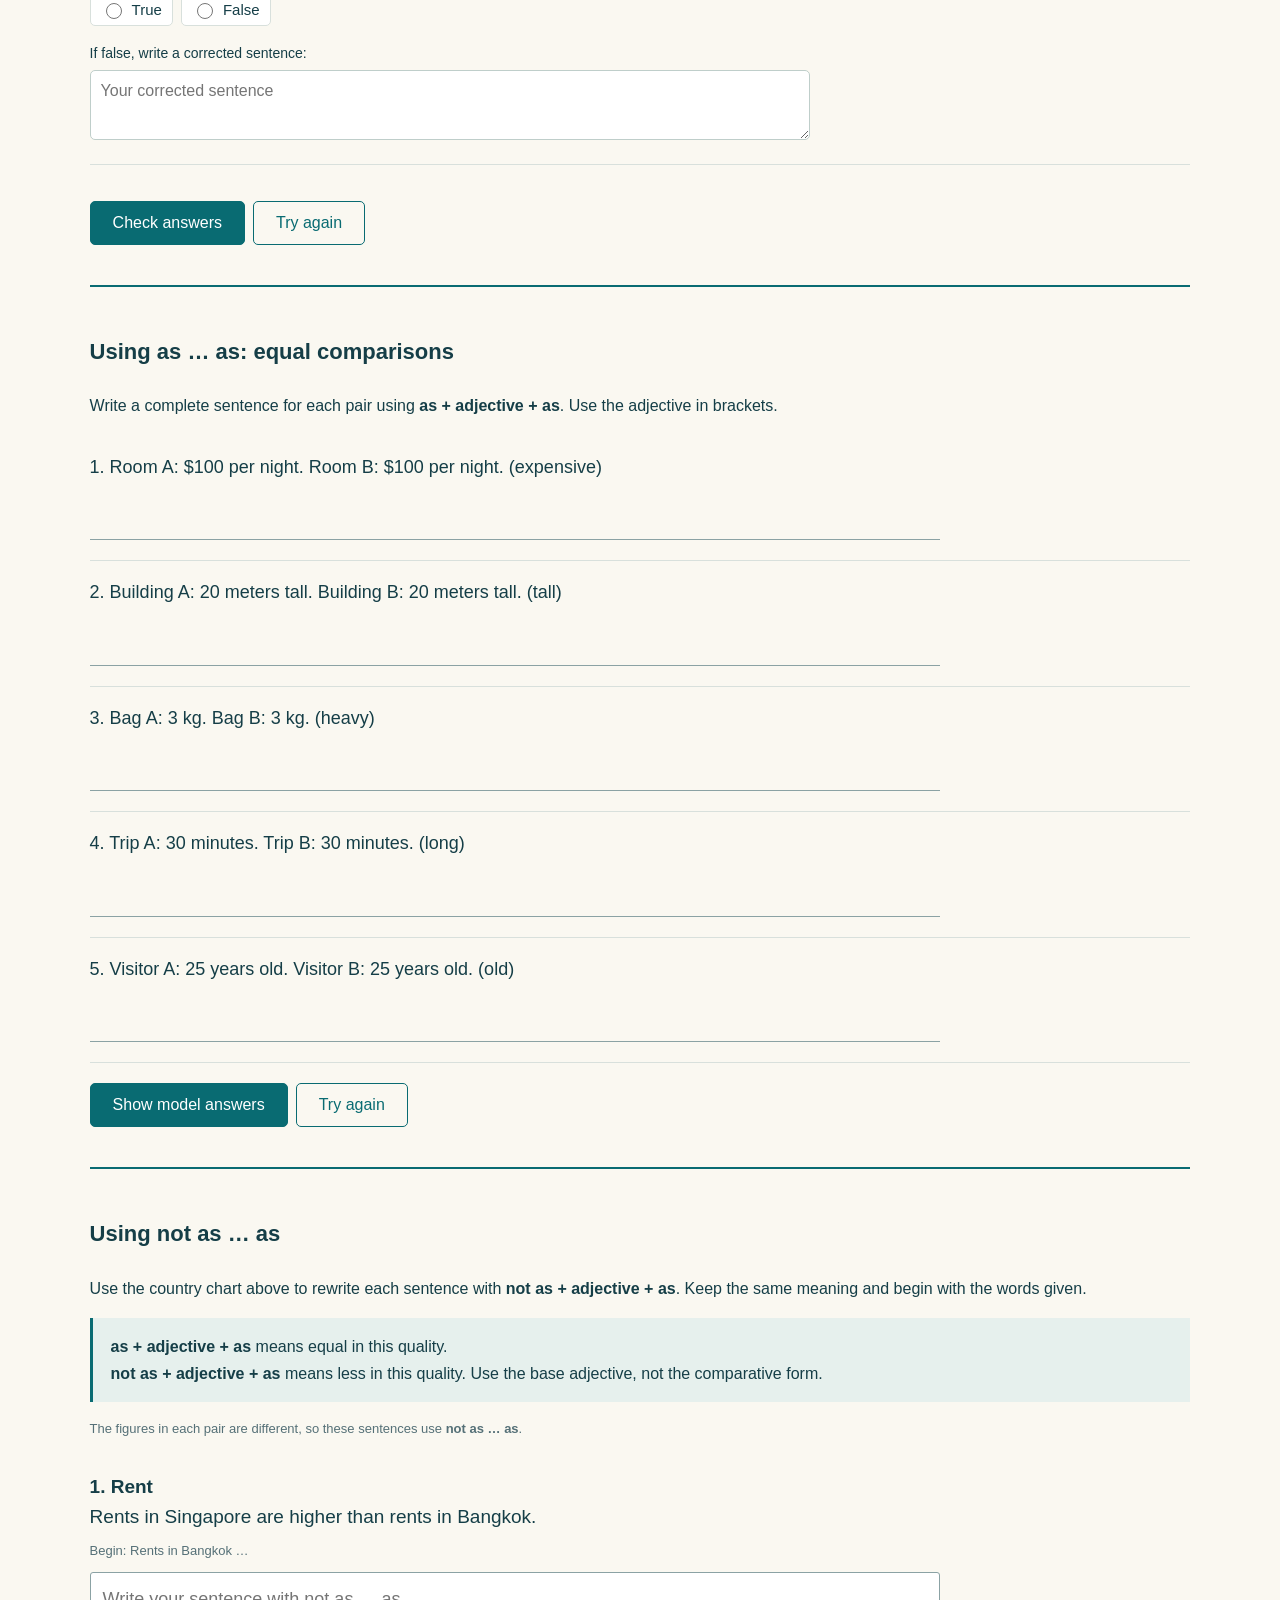
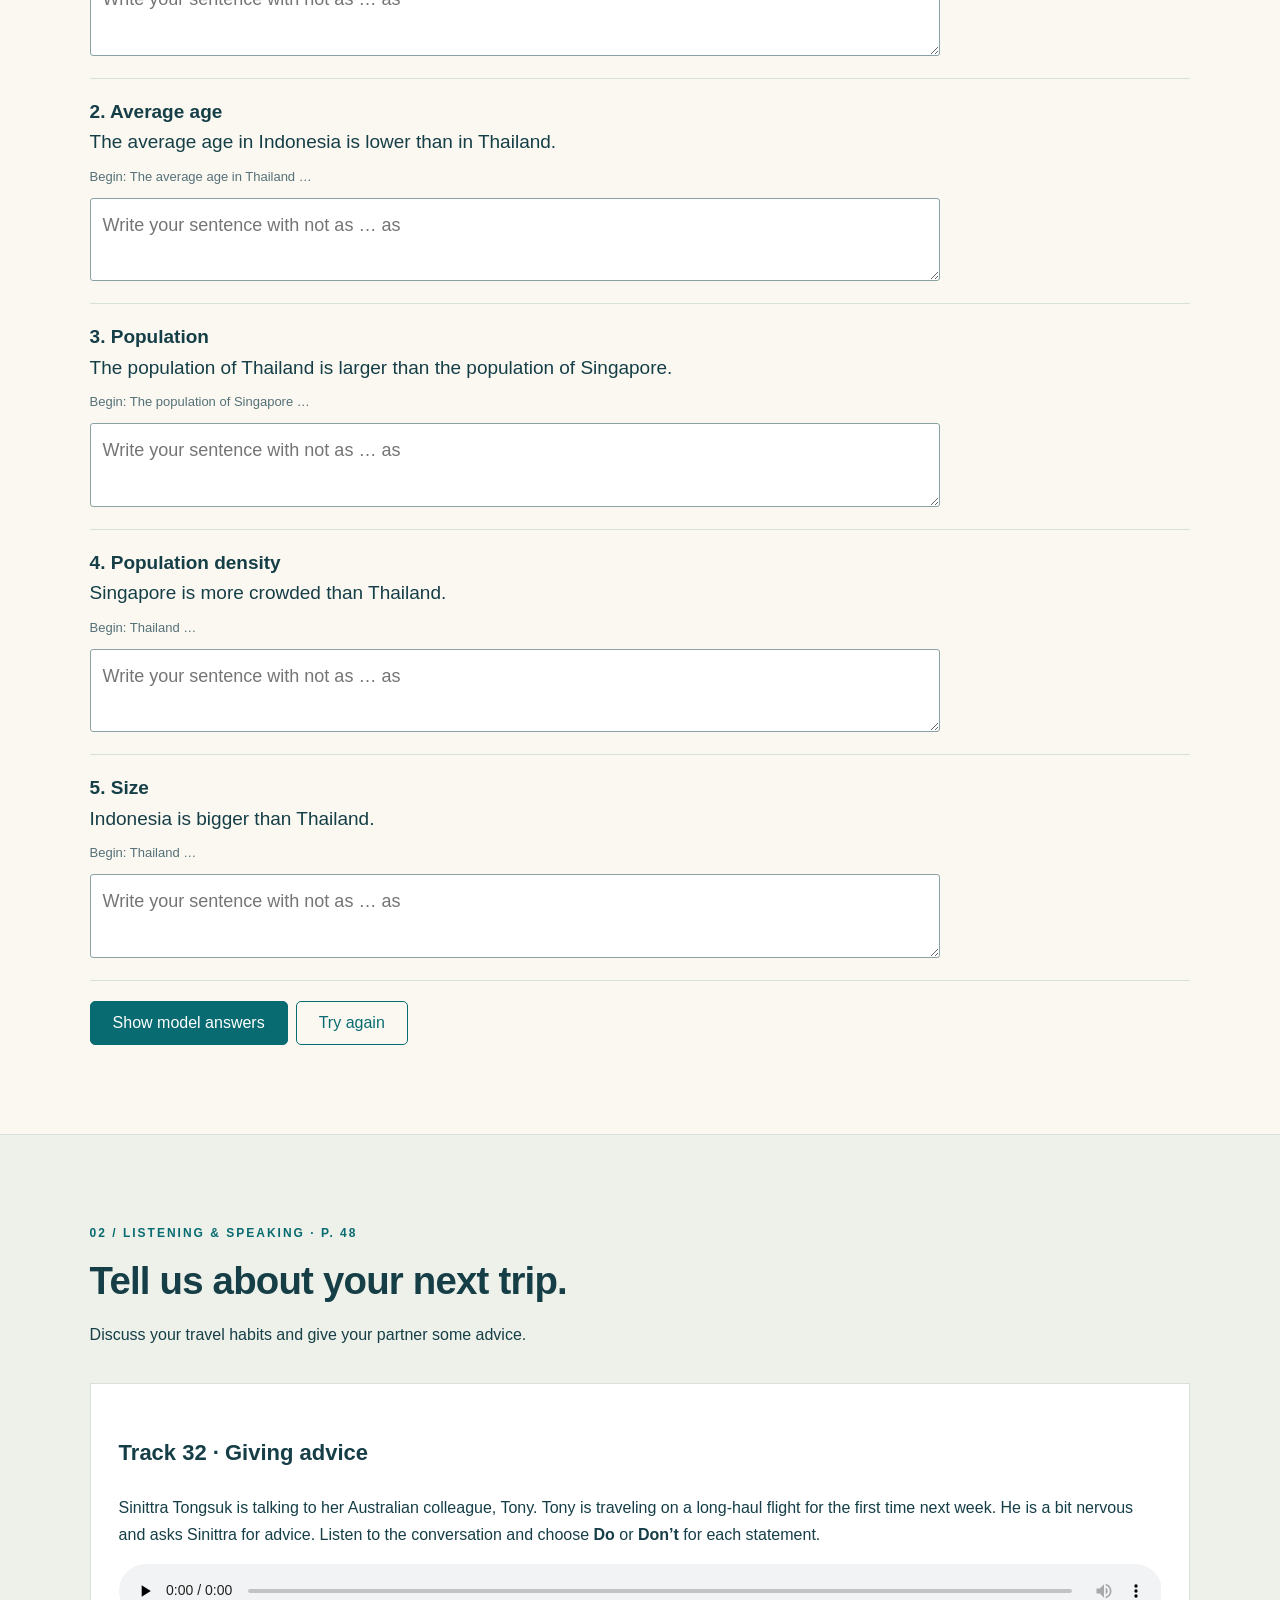
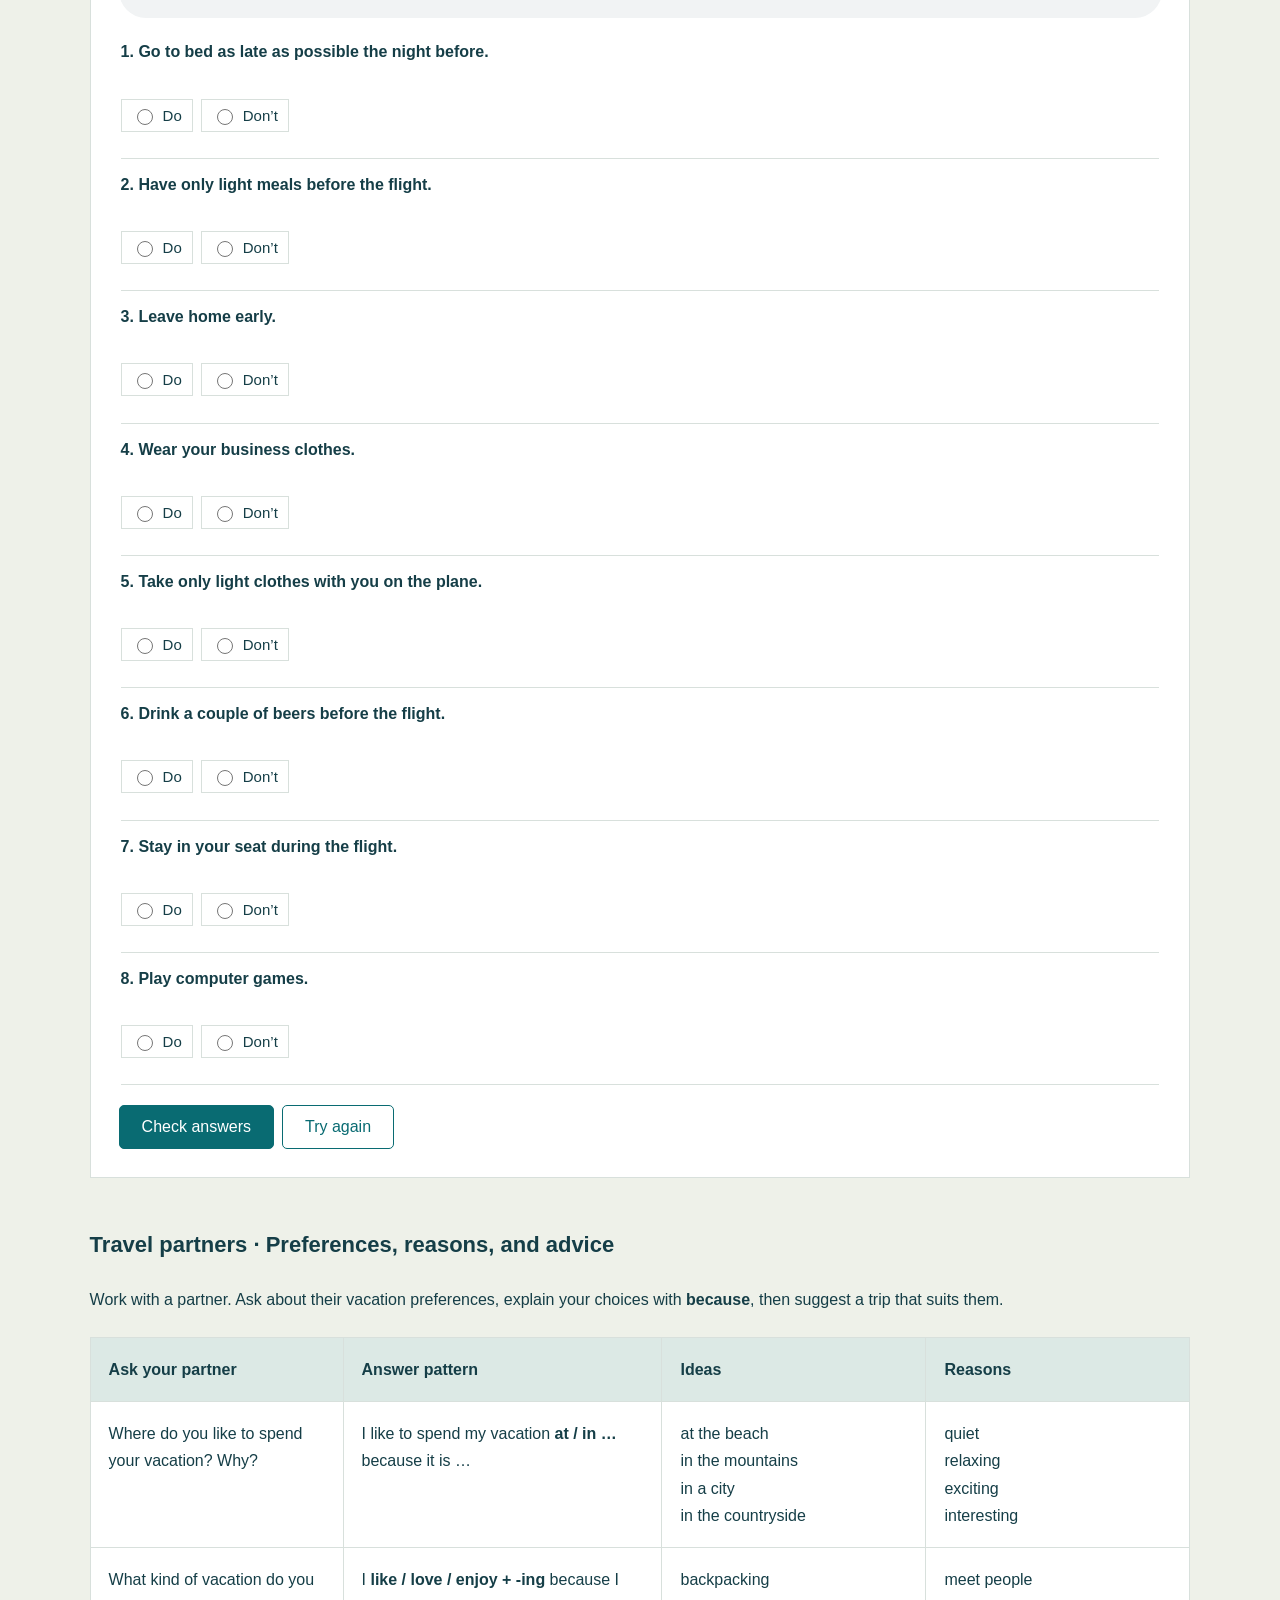
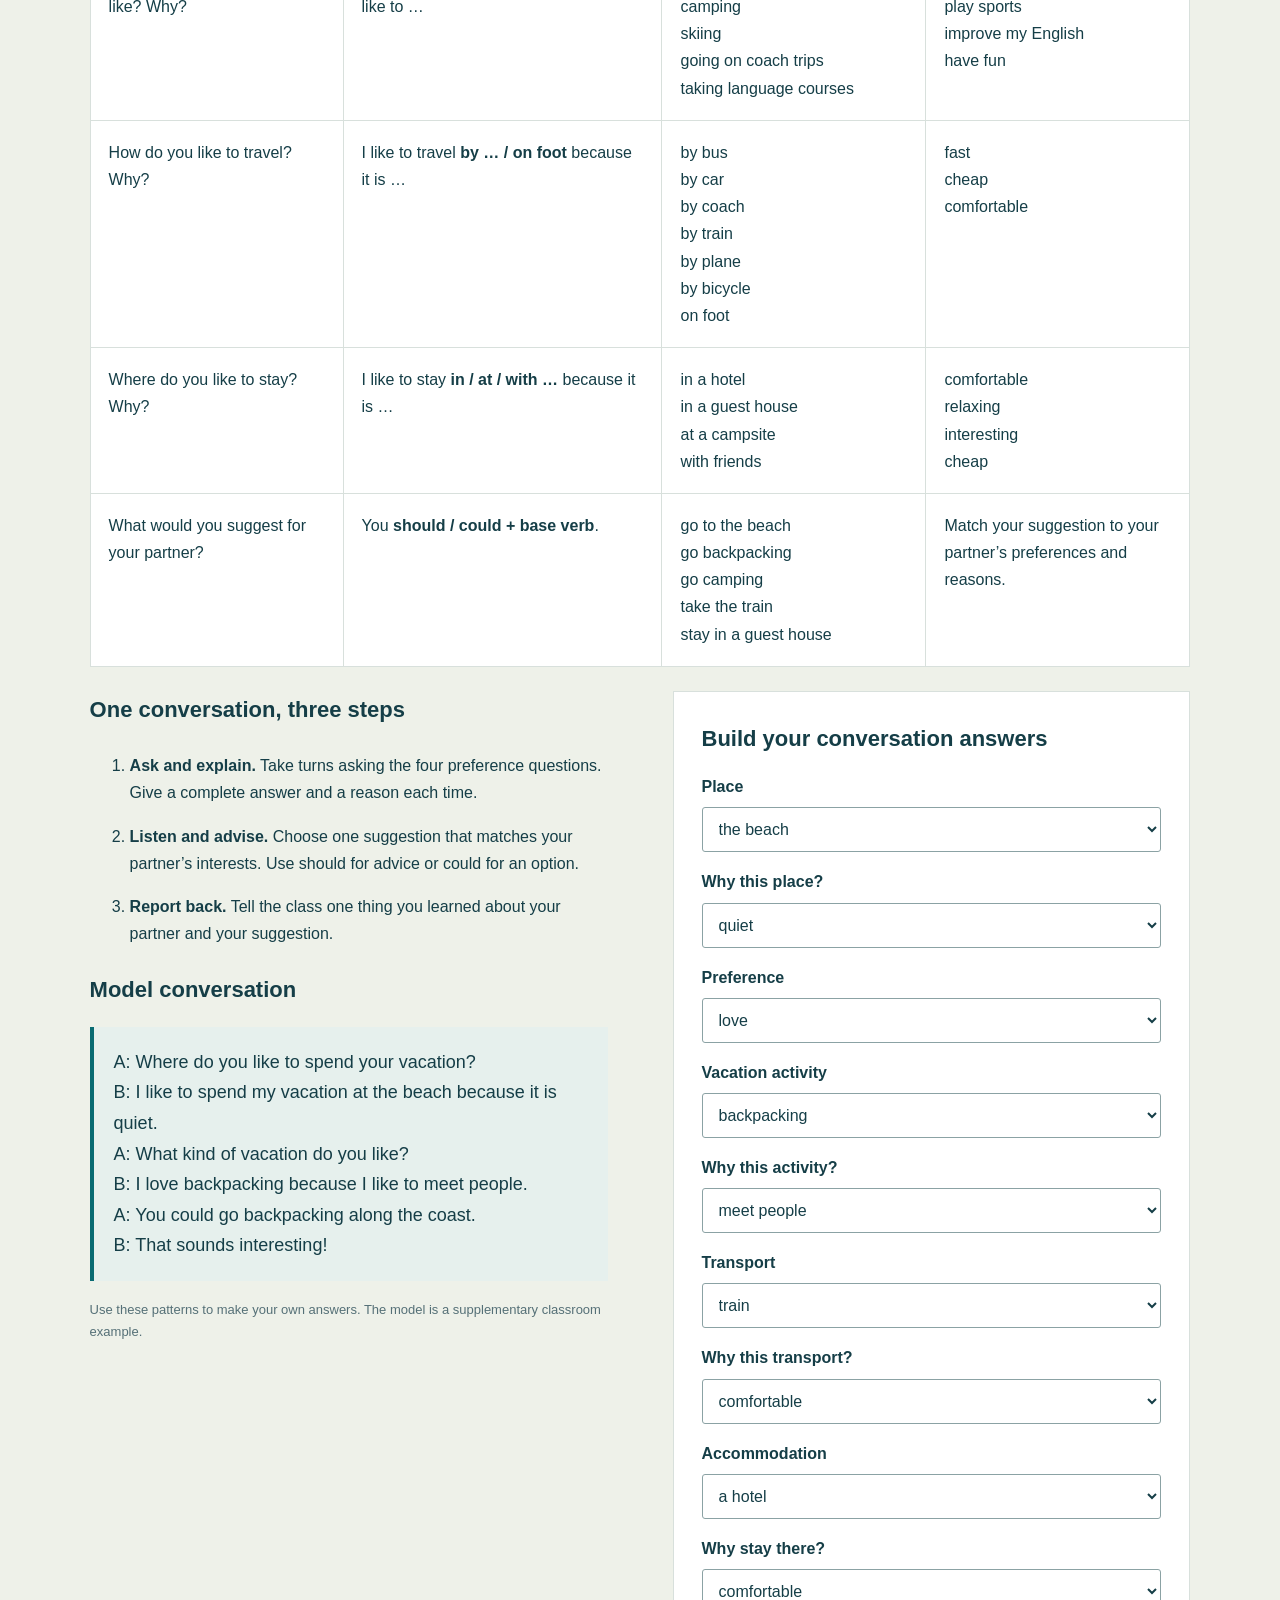
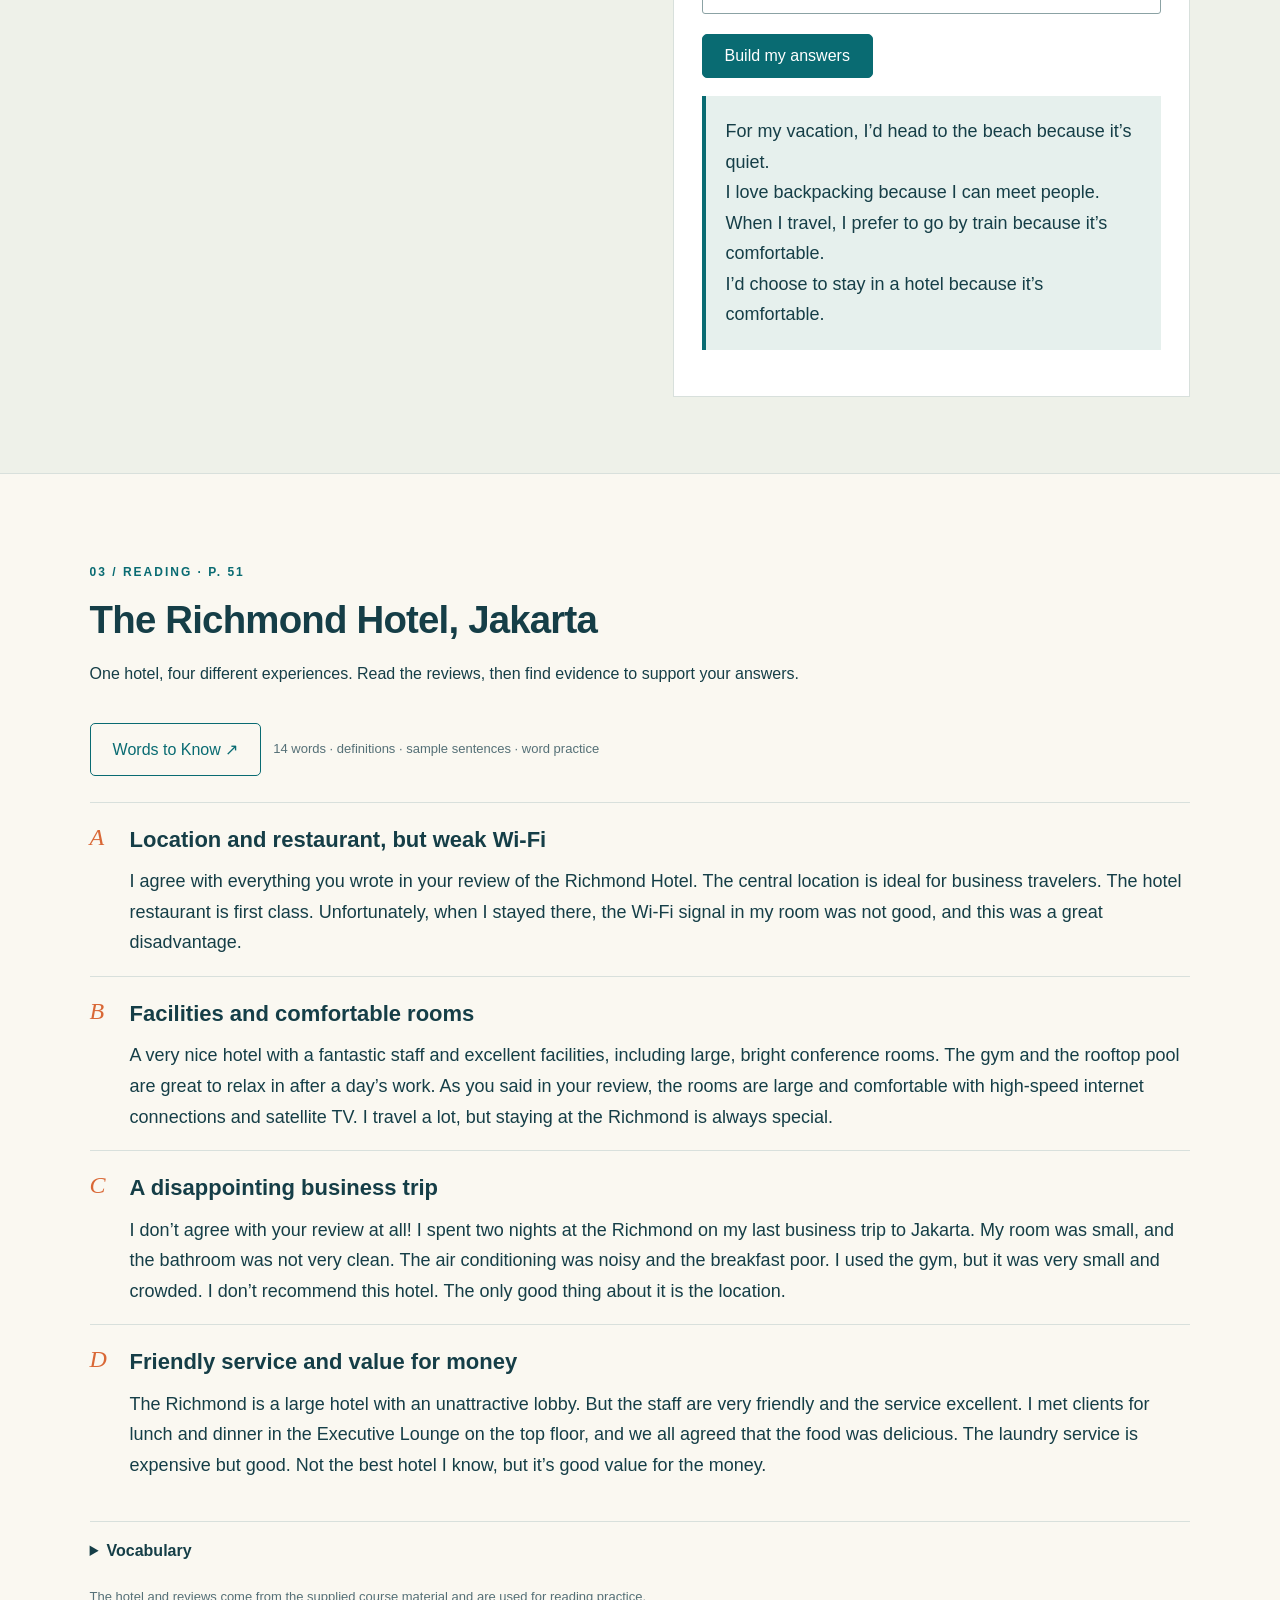
==== commit fd209940: "Refresh the conversation answer script version" ====
--- a/index.html
+++ b/index.html
@@ -1,5 +1,5 @@
 <!doctype html>
-<html lang="en"><head><meta charset="utf-8"><meta name="viewport" content="width=device-width,initial-scale=1"><meta name="description" content="Business Plus Unit 6: comparisons, travel speaking, hotel reviews and interactive practice."><title>Out and about · Business Plus U6</title><link rel="stylesheet" href="style.css?v=track31-1"><script defer src="app.js?v=conversation-answers"></script><script defer src="track31.js?v=track31-1"></script></head>
+<html lang="en"><head><meta charset="utf-8"><meta name="viewport" content="width=device-width,initial-scale=1"><meta name="description" content="Business Plus Unit 6: comparisons, travel speaking, hotel reviews and interactive practice."><title>Out and about · Business Plus U6</title><link rel="stylesheet" href="style.css?v=track31-1"><script defer src="app.js?v=conversation-answers-2"></script><script defer src="track31.js?v=track31-1"></script></head>
 <body><a class="skip" href="#main">Skip to lesson</a><header><a class="brand" href="#home">BUSINESS PLUS <span>UNIT 06</span></a><nav aria-label="Lesson navigation" style="flex-wrap:wrap"><a href="#track31">Track 31</a><a href="#grammar">Grammar</a><a href="#speaking">Speaking</a><a href="#reading">Reading</a><a href="#vacation-catch">Vacation Catch</a><a href="#classroom-qr">QR code</a></nav><button id="projector" type="button">Projector mode</button></header>
 <main id="main"><section id="home" class="hero"><div><p class="eyebrow">BUSINESS ENGLISH / INTERNATIONAL BUSINESS</p><h1>Out and<br><em>about.</em></h1><p class="intro">Compare your options, plan a trip,<br>and explore business travelers’ hotel reviews.</p><a class="button" href="#track31">Start learning <span>↗</span></a><p class="small">Business Plus 1 · Unit 6 · pp. 46–51</p></div><div class="ticket"><p>YOUR LEARNING ITINERARY</p><h2>Your lesson itinerary</h2><ol><li><a href="#track31"><b>00</b> Hotel reservations <span>Listening · Track 31</span></a></li><li><a href="#grammar"><b>01</b> People, places, and things <span>Comparisons</span></a></li><li><a href="#speaking"><b>02</b> Travel habits and advice <span>Travel & advice</span></a></li><li><a href="#reading"><b>03</b> Reviews and opinions <span>Hotel reviews</span></a></li><li><a href="#vacation-catch"><b>04</b> Vacation Catch <span>Vocabulary game</span></a></li></ol><div class="ticket-foot">Learning goal: explain choices using comparisons and identify strengths and weaknesses in reviews.</div></div></section>
 <section id="track31"><div class="section-title"><p class="eyebrow">LISTENING / TRACK 31 · P. 45</p><h2>Customer service in a hotel</h2><p>Listen to the two conversations at the Plaza Hotel. Drag the answers from each word bank into the transcript blanks.</p></div><audio id="track31-audio" controls preload="metadata" src="materials/track-31.mp3">Your browser does not support audio.</audio><div id="track31-conversations"><p>Loading the listening exercise…</p></div></section><section id="grammar"><div class="section-title"><p class="eyebrow">01 / GRAMMAR FOCUS · P. 47</p><h2>Comparisons for better choices</h2><p>Comparing people, places, and things</p></div><div class="rules"><article><h3>Comparing two things</h3><p class="formula">adjective + <strong>-er</strong> + than<br><strong>more</strong> + adjective + than</p><p>Short adjectives often take -er. Longer adjectives often use more.</p><p>cheap → cheaper · big → bigger<br>comfortable → more comfortable</p></article><article><h3>Comparing a group</h3><p class="formula"><strong>the</strong> + adjective + <strong>-est</strong><br><strong>the most</strong> + adjective</p><p>Superlatives usually take the and describe the highest degree within a group.</p><p>good → better → best<br>bad → worse → worst</p></article><article><h3>Equal and unequal comparisons</h3><p class="formula"><strong>as</strong> + adjective + <strong>as</strong><br><strong>not as</strong> + adjective + <strong>as</strong></p><p>Use the base adjective to say that things are equally or less so.</p><p>This room is as comfortable as that one.</p></article></div><h3>Meet Akio & Naoko</h3><p>Practice comparisons using the character information on page 47.</p><img class="source" src="materials/akio-naoko.png" alt="Akio and his sister Naoko: photos and character information for the comparison activity. Akio is 22 and 1.70 meters tall. Naoko is 20 and 1.55 meters tall." loading="lazy"><article id="character-comparisons" aria-labelledby="character-comparisons-title"><h3 id="character-comparisons-title">Compare Akio and Naoko</h3><p>Write one comparison sentence for each topic. Use the information above and comparative adjectives with <strong>than</strong>.</p><ol class="comparison-writing-lines"><li><label for="compare-age">1. Age <span>(old)</span></label><input id="compare-age" name="compare-age" type="text" autocomplete="off" aria-label="Age comparison sentence"></li><li><label for="compare-intelligence">2. Intelligence <span>(intelligent)</span></label><input id="compare-intelligence" name="compare-intelligence" type="text" autocomplete="off" aria-label="Intelligence comparison sentence"></li><li><label for="compare-height">3. Height <span>(tall)</span></label><input id="compare-height" name="compare-height" type="text" autocomplete="off" aria-label="Height comparison sentence"></li><li><label for="compare-fitness">4. Fitness <span>(fit)</span></label><input id="compare-fitness" name="compare-fitness" type="text" autocomplete="off" aria-label="Fitness comparison sentence"></li><li><label for="compare-study">5. Study <span>(good student)</span></label><input id="compare-study" name="compare-study" type="text" autocomplete="off" aria-label="Study comparison sentence"></li><li><label for="compare-politeness">6. Politeness <span>(polite)</span></label><input id="compare-politeness" name="compare-politeness" type="text" autocomplete="off" aria-label="Politeness comparison sentence"></li><li><label for="compare-driving">7. Driving <span>(bad driver)</span></label><input id="compare-driving" name="compare-driving" type="text" autocomplete="off" aria-label="Driving comparison sentence"></li></ol></article><article id="places"><h3>Place comparisons</h3><p>Look at the chart. Are the sentences true or false? Correct the false sentences.</p><p class="small">Use the original textbook figures below for this exercise.</p><div class="travel-table"><table><caption>Country comparison chart</caption><thead><tr><th scope="col">Measure</th><th scope="col"><span class="country-heading"><img class="flag" src="materials/flag-indonesia.svg" alt="Flag of Indonesia" width="28" height="18">Indonesia</span></th><th scope="col"><span class="country-heading"><img class="flag" src="materials/flag-singapore.svg" alt="Flag of Singapore" width="28" height="18">Singapore</span></th><th scope="col"><span class="country-heading"><img class="flag" src="materials/flag-thailand.svg" alt="Flag of Thailand" width="28" height="18">Thailand</span></th></tr></thead><tbody><tr><th scope="row">Size</th><td>about 2 million sq km</td><td>about 700 sq km</td><td>about 500,000 sq km</td></tr><tr><th scope="row">Population</th><td>240 million</td><td>5.3 million</td><td>70 million</td></tr><tr><th scope="row">People per sq km</th><td>130</td><td>7,800</td><td>140</td></tr><tr><th scope="row">Average age</th><td>30 years</td><td>33 years</td><td>35 years</td></tr><tr><th scope="row">Rent for a new apartment in the capital</th><td>Jakarta: $700 per month</td><td>Singapore: $1,800 per month</td><td>Bangkok: $800 per month</td></tr></tbody></table></div><form id="places-form"><div id="places-questions"></div><button type="submit">Check answers</button><button type="button" id="places-reset" class="secondary">Try again</button><p id="places-score" class="example" aria-live="polite" hidden></p></form><article id="equal-comparisons" aria-labelledby="equal-comparisons-title"><h3 id="equal-comparisons-title">Using as … as: equal comparisons</h3><p>Write a complete sentence for each pair using <strong>as + adjective + as</strong>. Use the adjective in brackets.</p><form id="equal-comparisons-form"><div id="equal-comparison-questions"></div><button type="submit">Show model answers</button><button type="button" id="equal-comparisons-reset" class="secondary">Try again</button><p id="equal-comparisons-score" class="example" aria-live="polite" hidden></p></form></article><article id="as-comparisons" aria-labelledby="as-comparisons-title"><h3 id="as-comparisons-title">Using not as … as</h3><p>Use the country chart above to rewrite each sentence with <strong>not as + adjective + as</strong>. Keep the same meaning and begin with the words given.</p><p class="as-rule"><strong>as + adjective + as</strong> means equal in this quality.<br><strong>not as + adjective + as</strong> means less in this quality. Use the base adjective, not the comparative form.</p><p class="small">The figures in each pair are different, so these sentences use <strong>not as … as</strong>.</p><form id="as-comparisons-form"><div id="as-comparison-questions"></div><button type="submit">Show model answers</button><button type="button" id="as-comparisons-reset" class="secondary">Try again</button><p id="as-comparisons-status" class="small" aria-live="polite"></p></form></article></article></section>
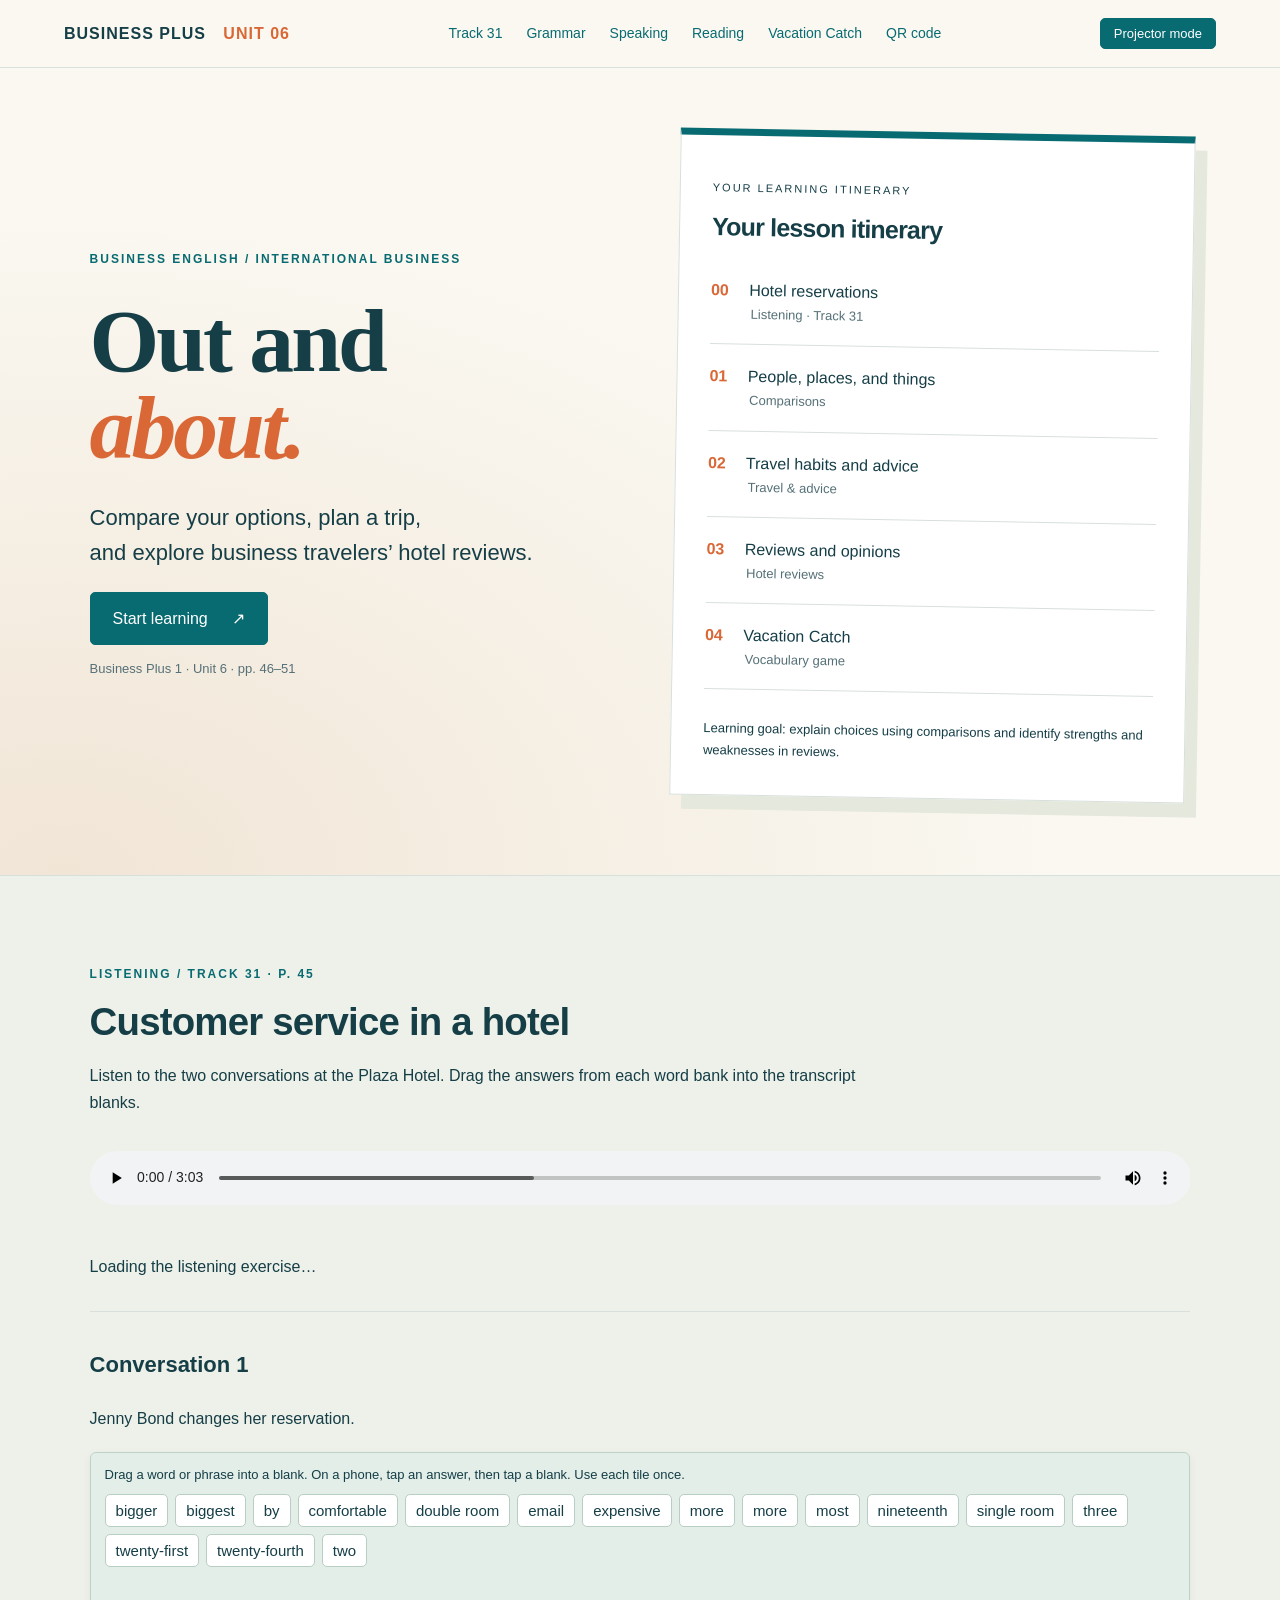
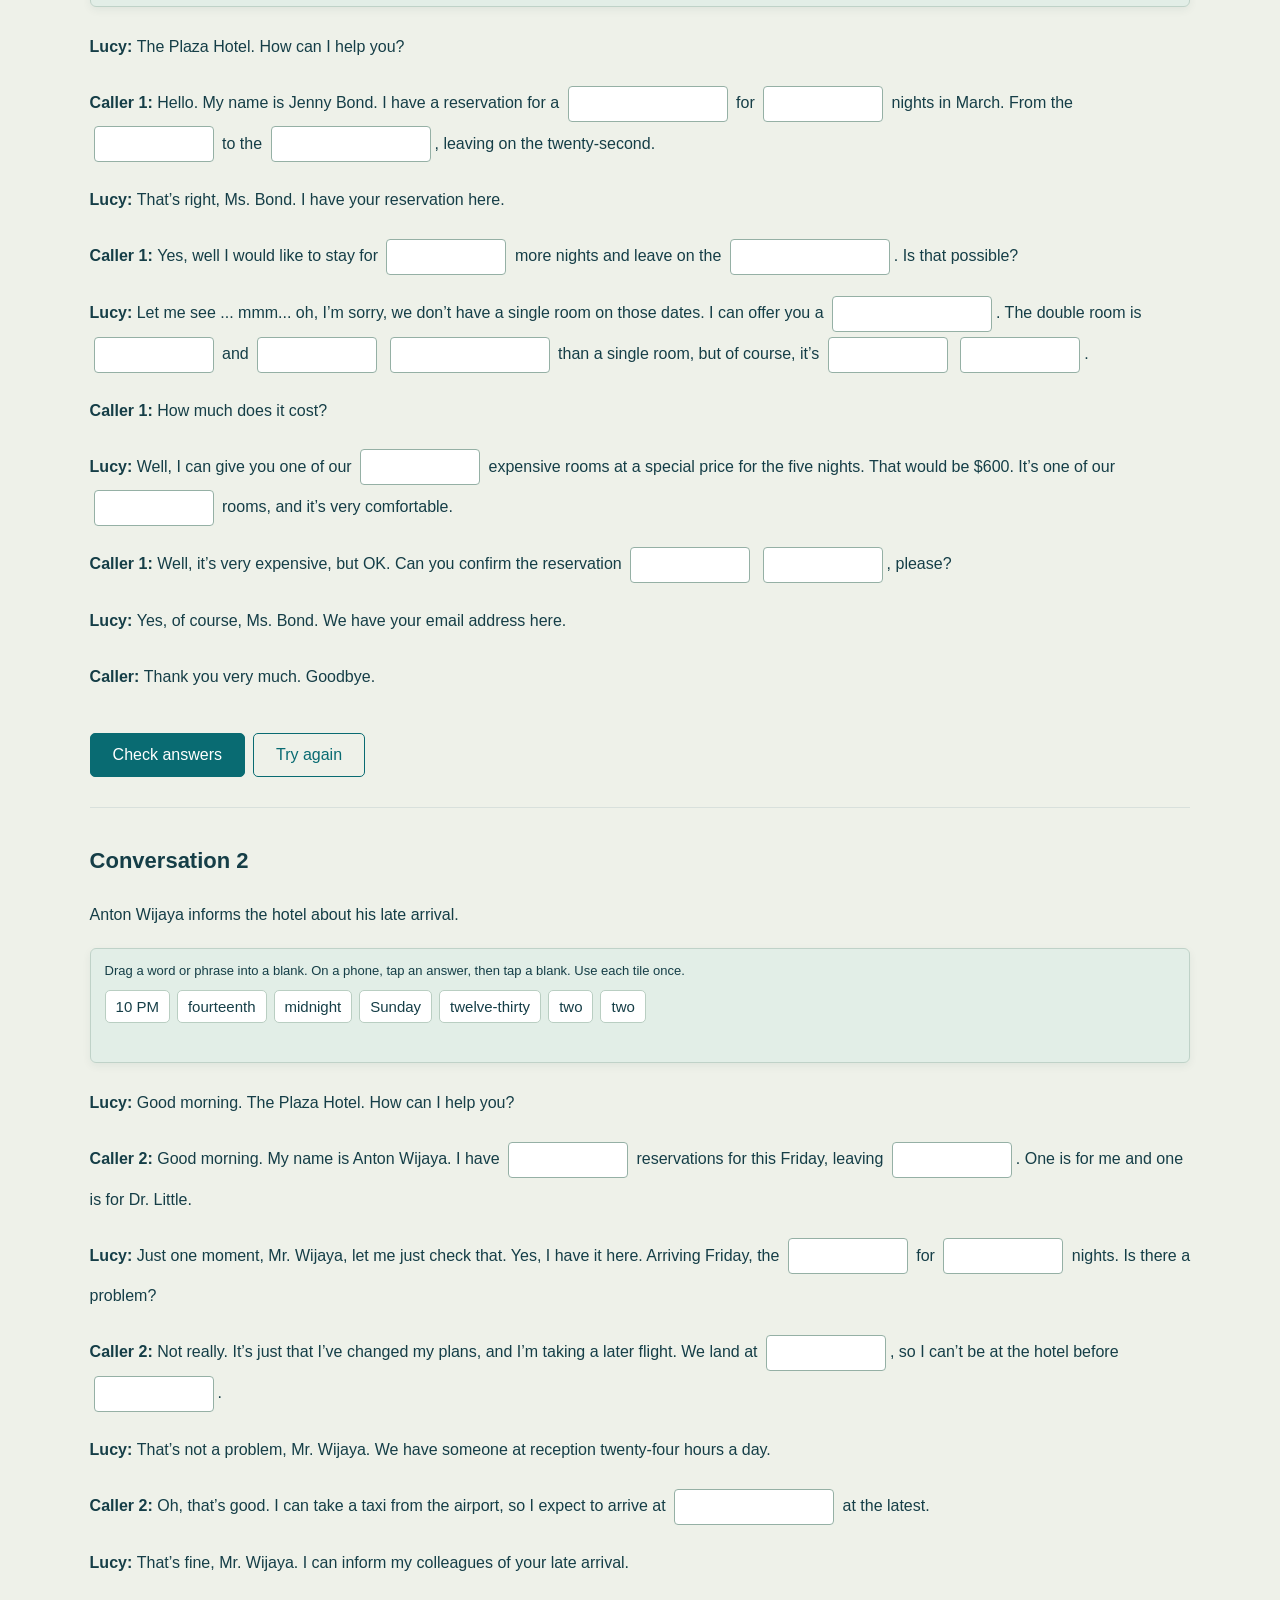
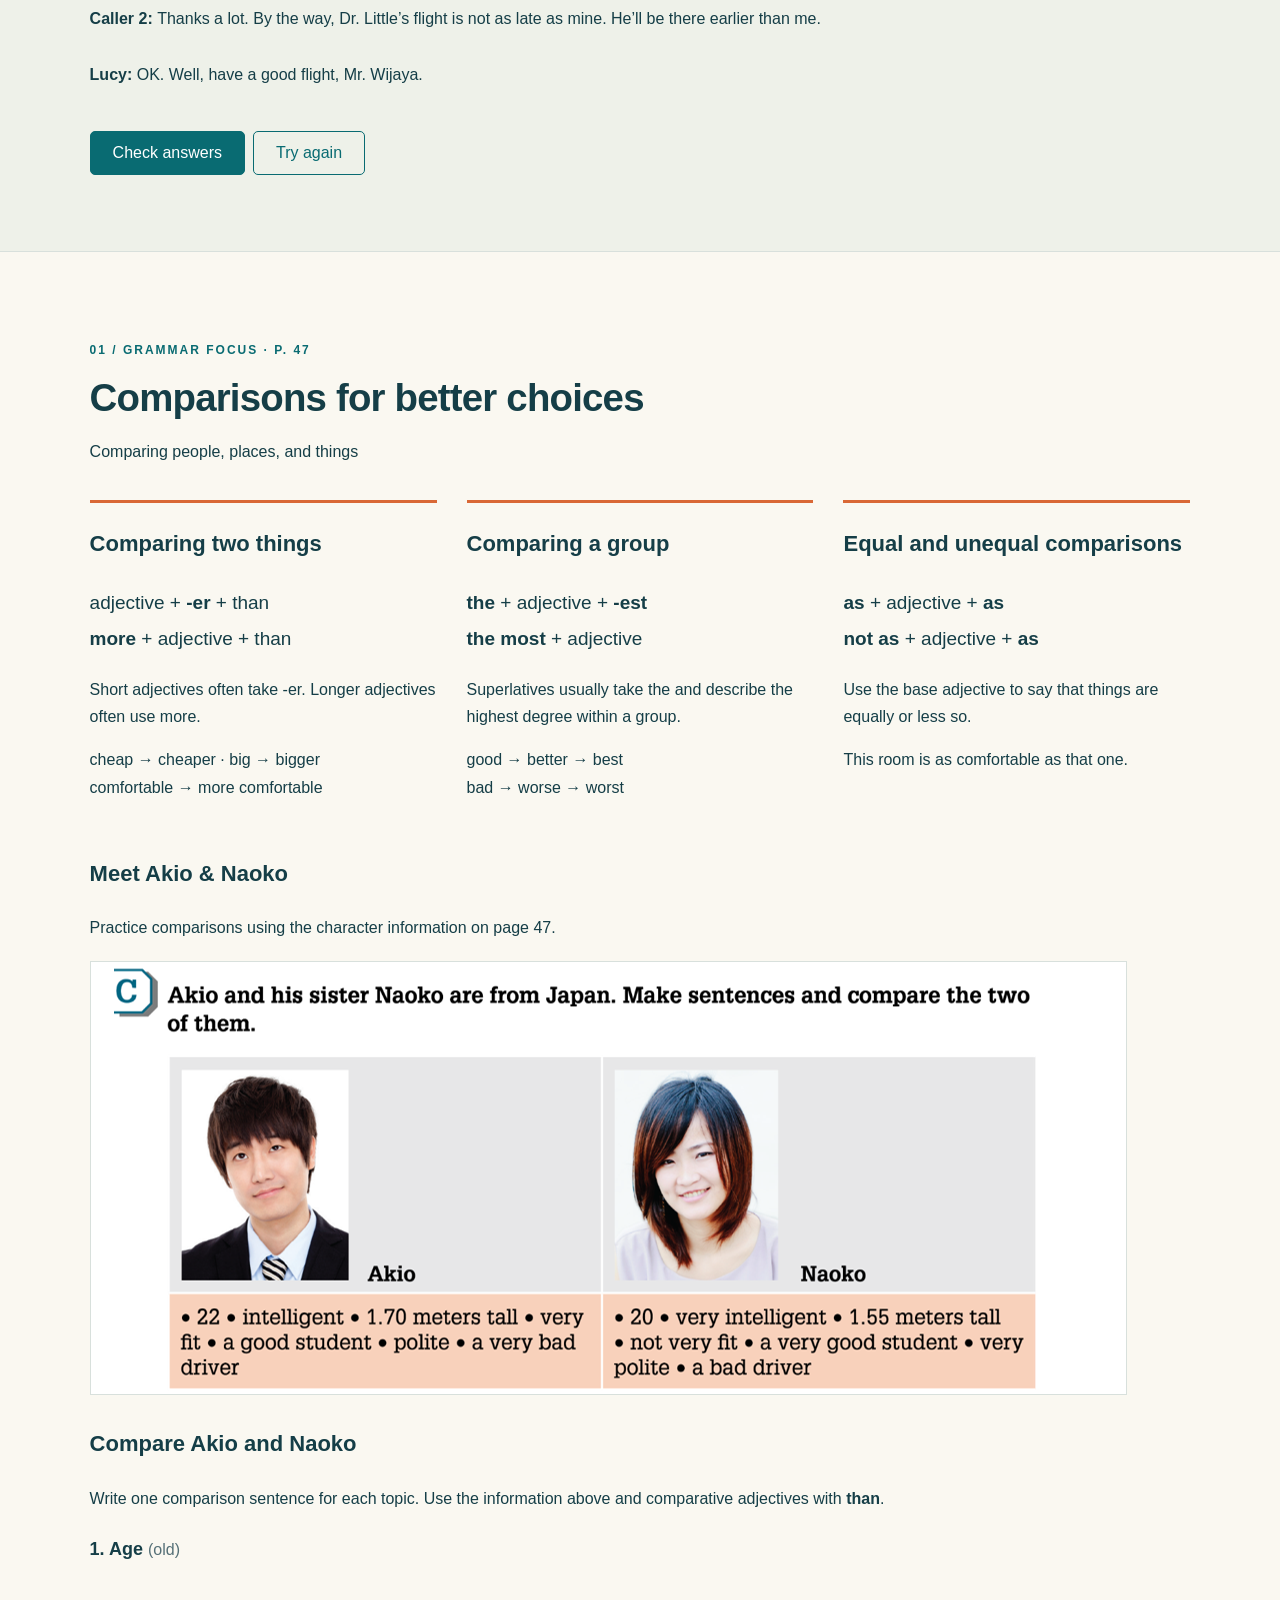
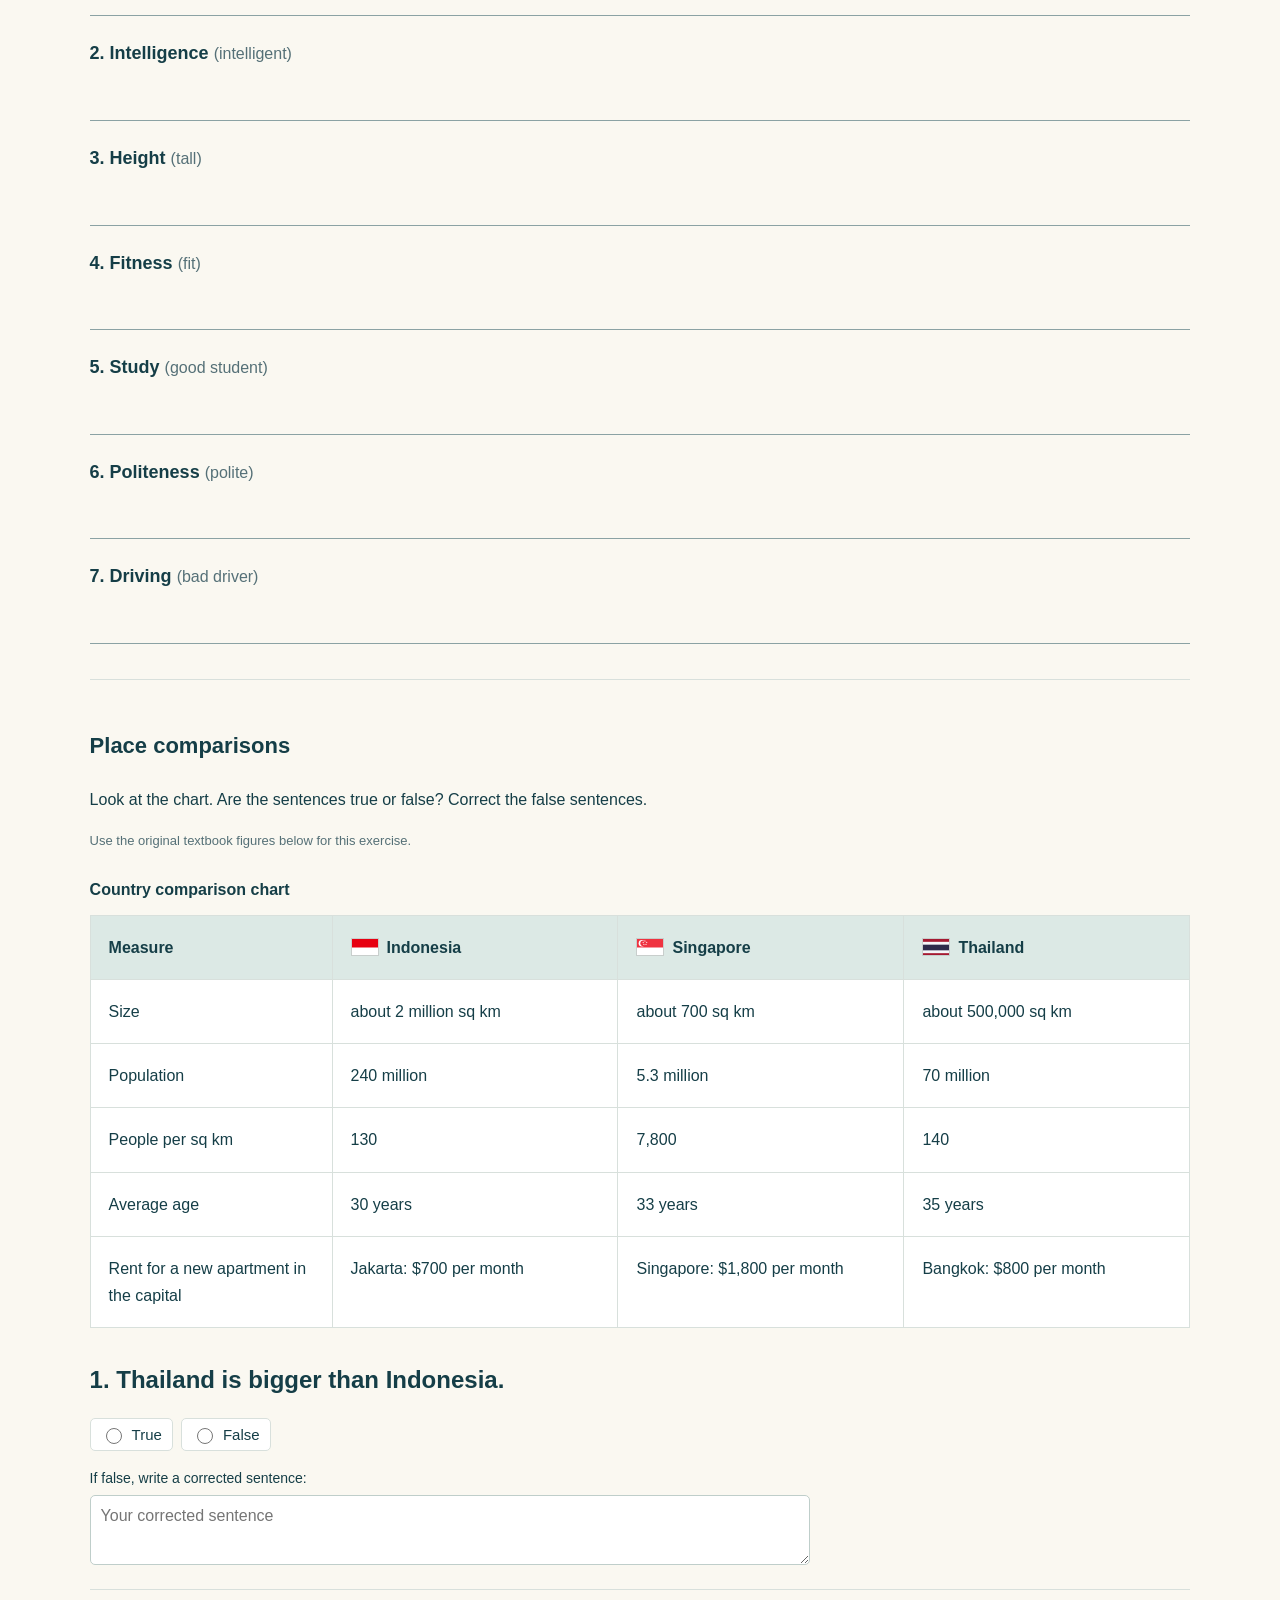
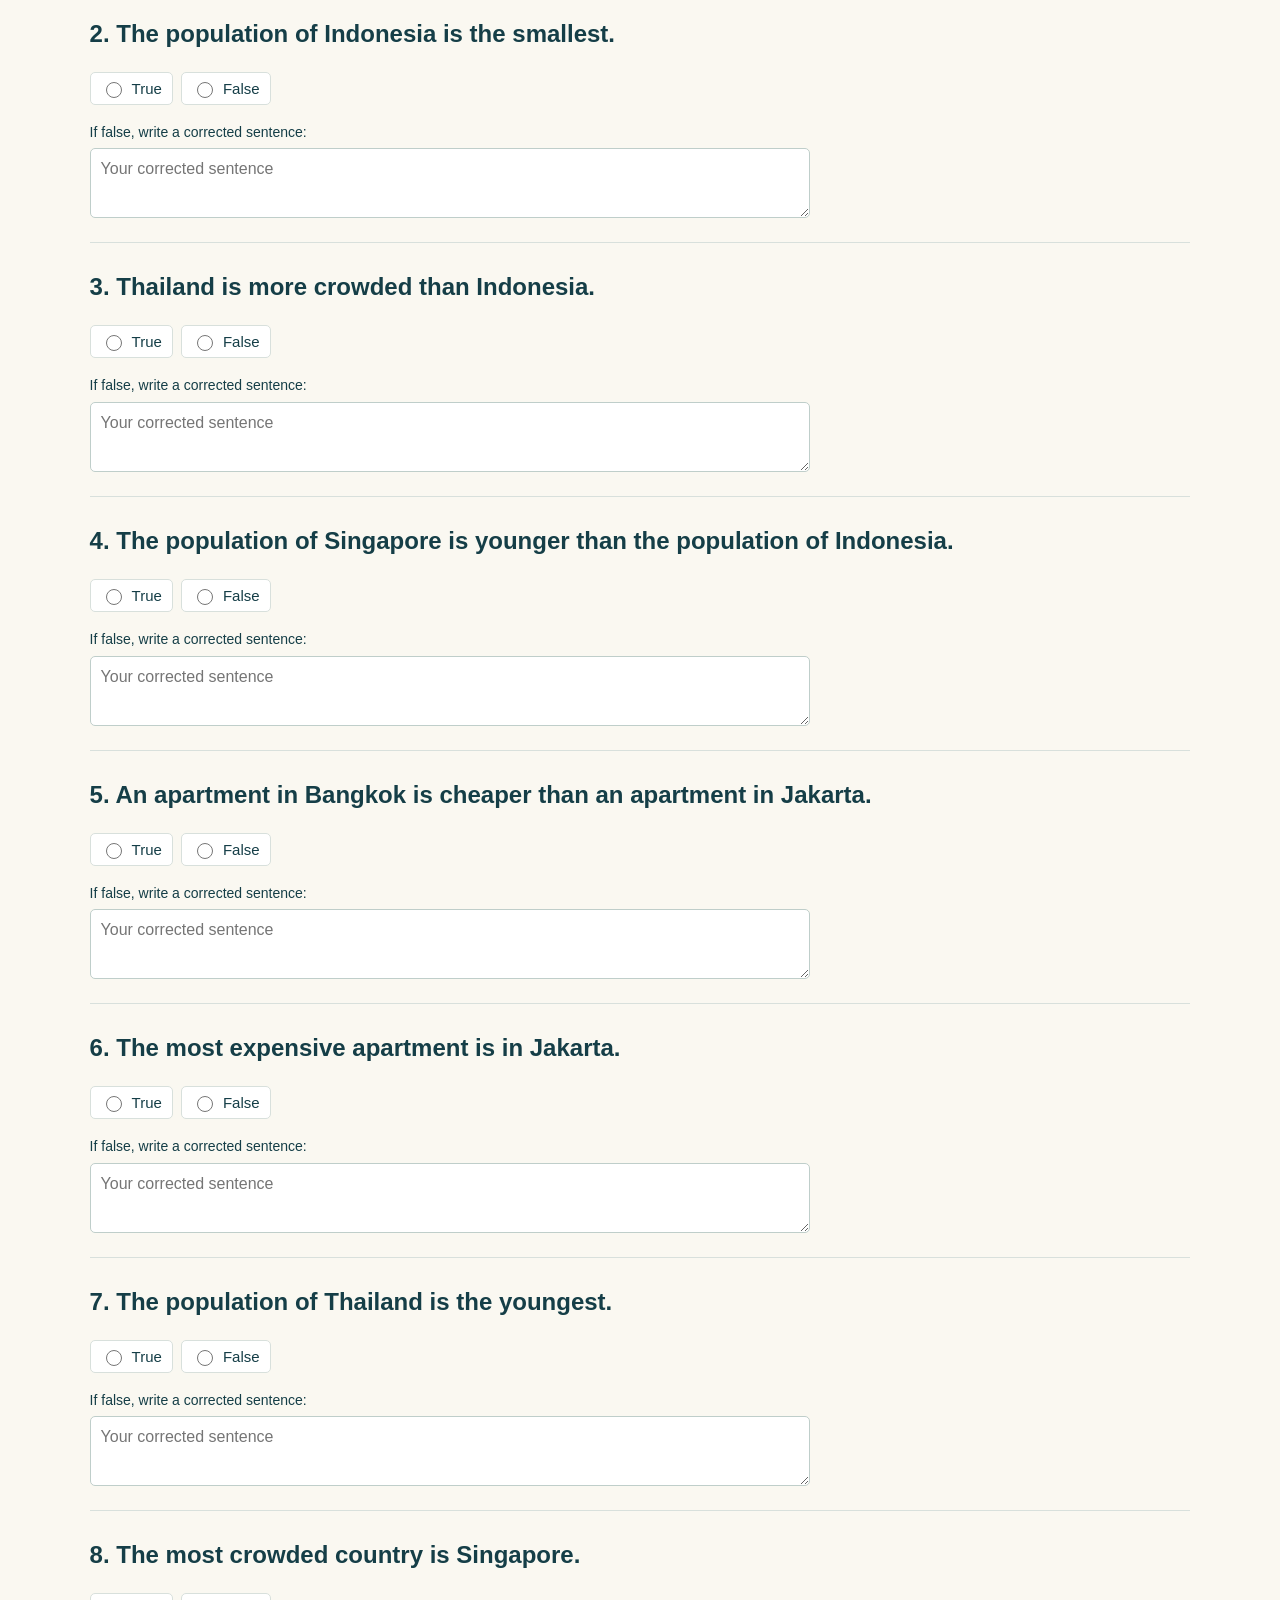
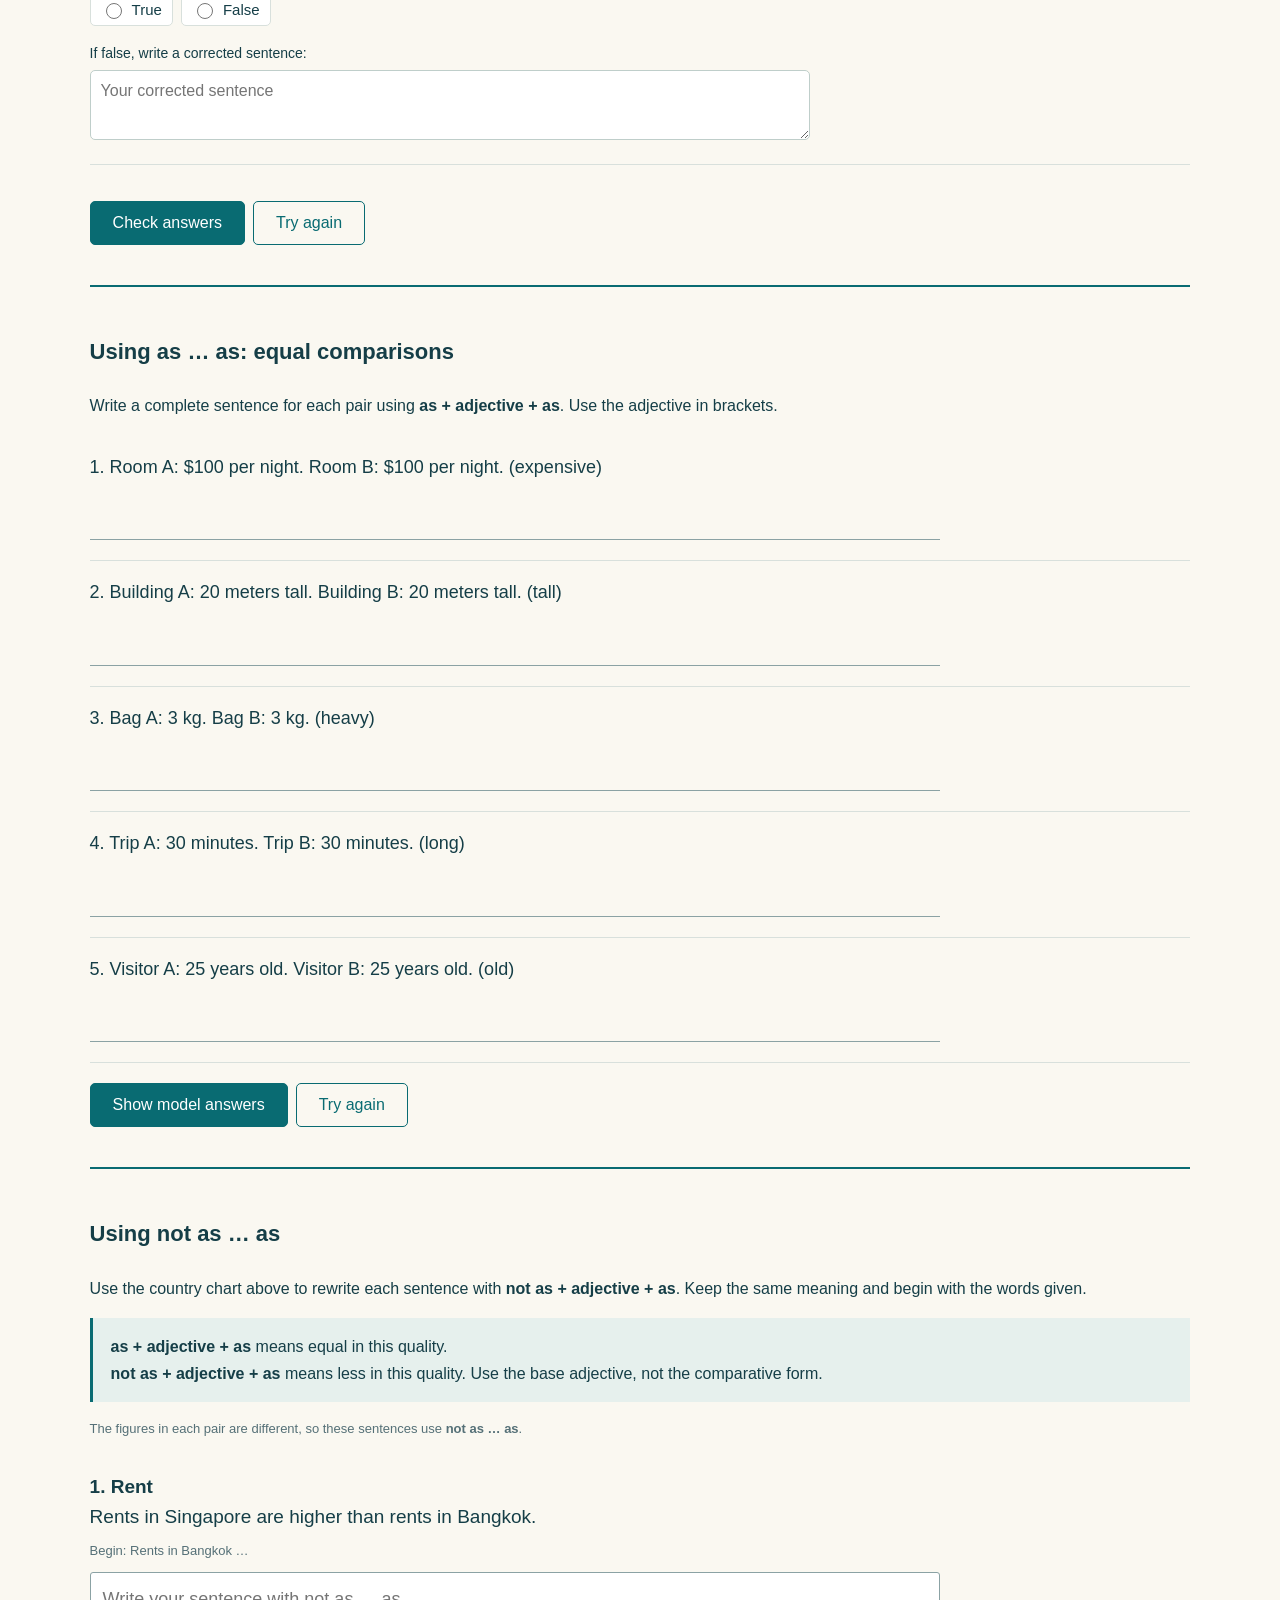
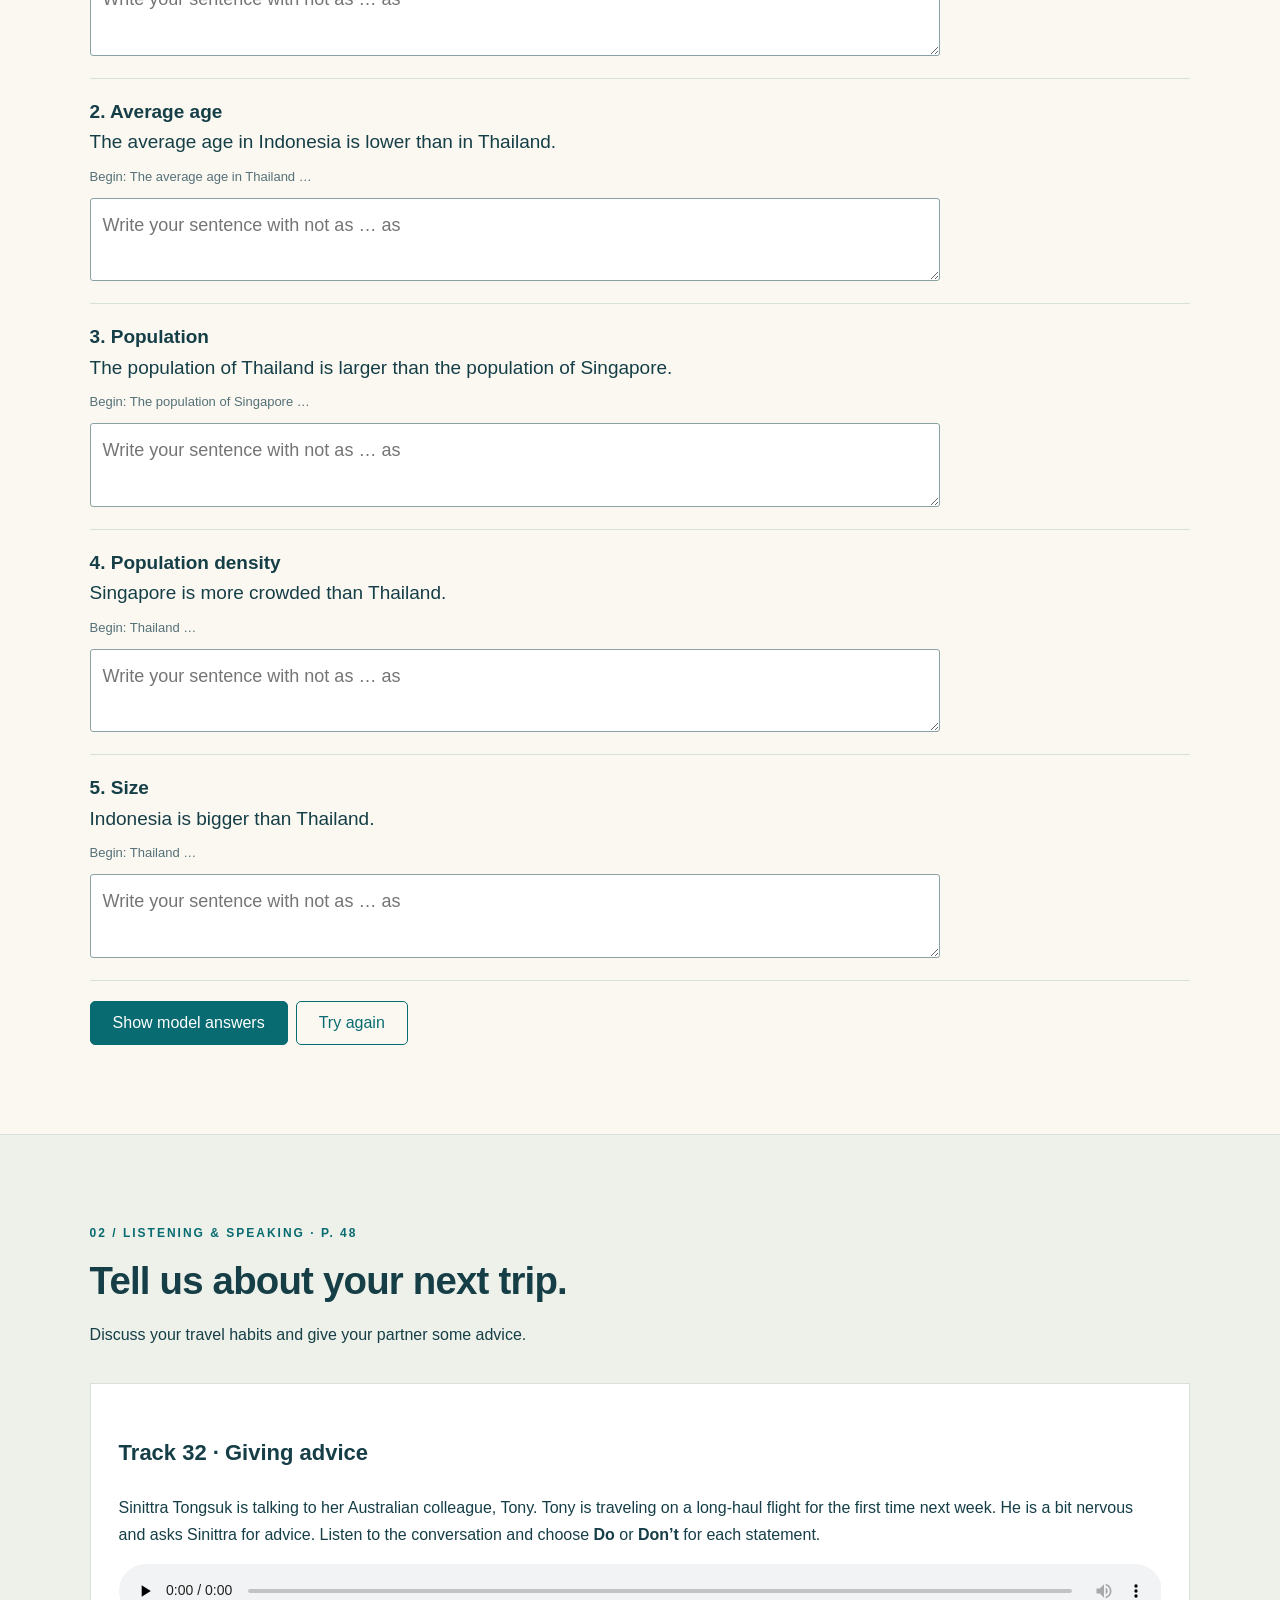
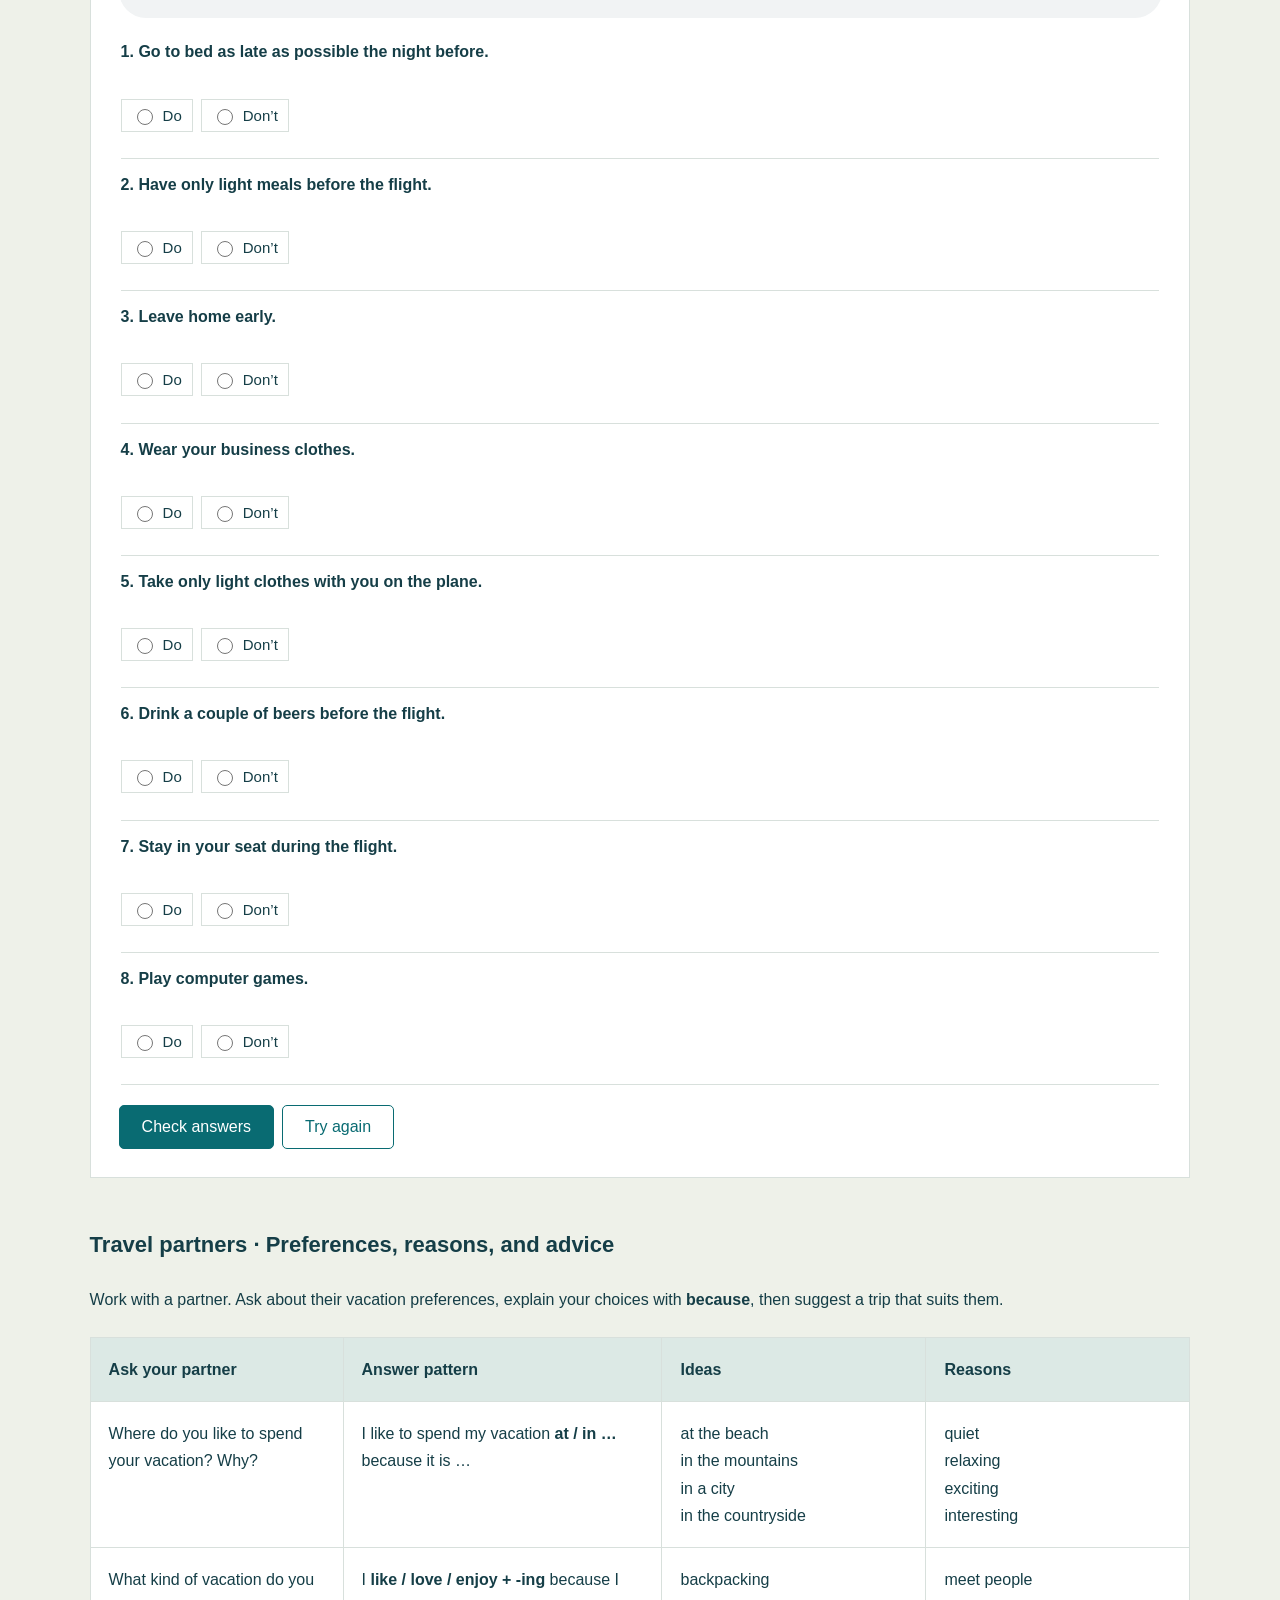
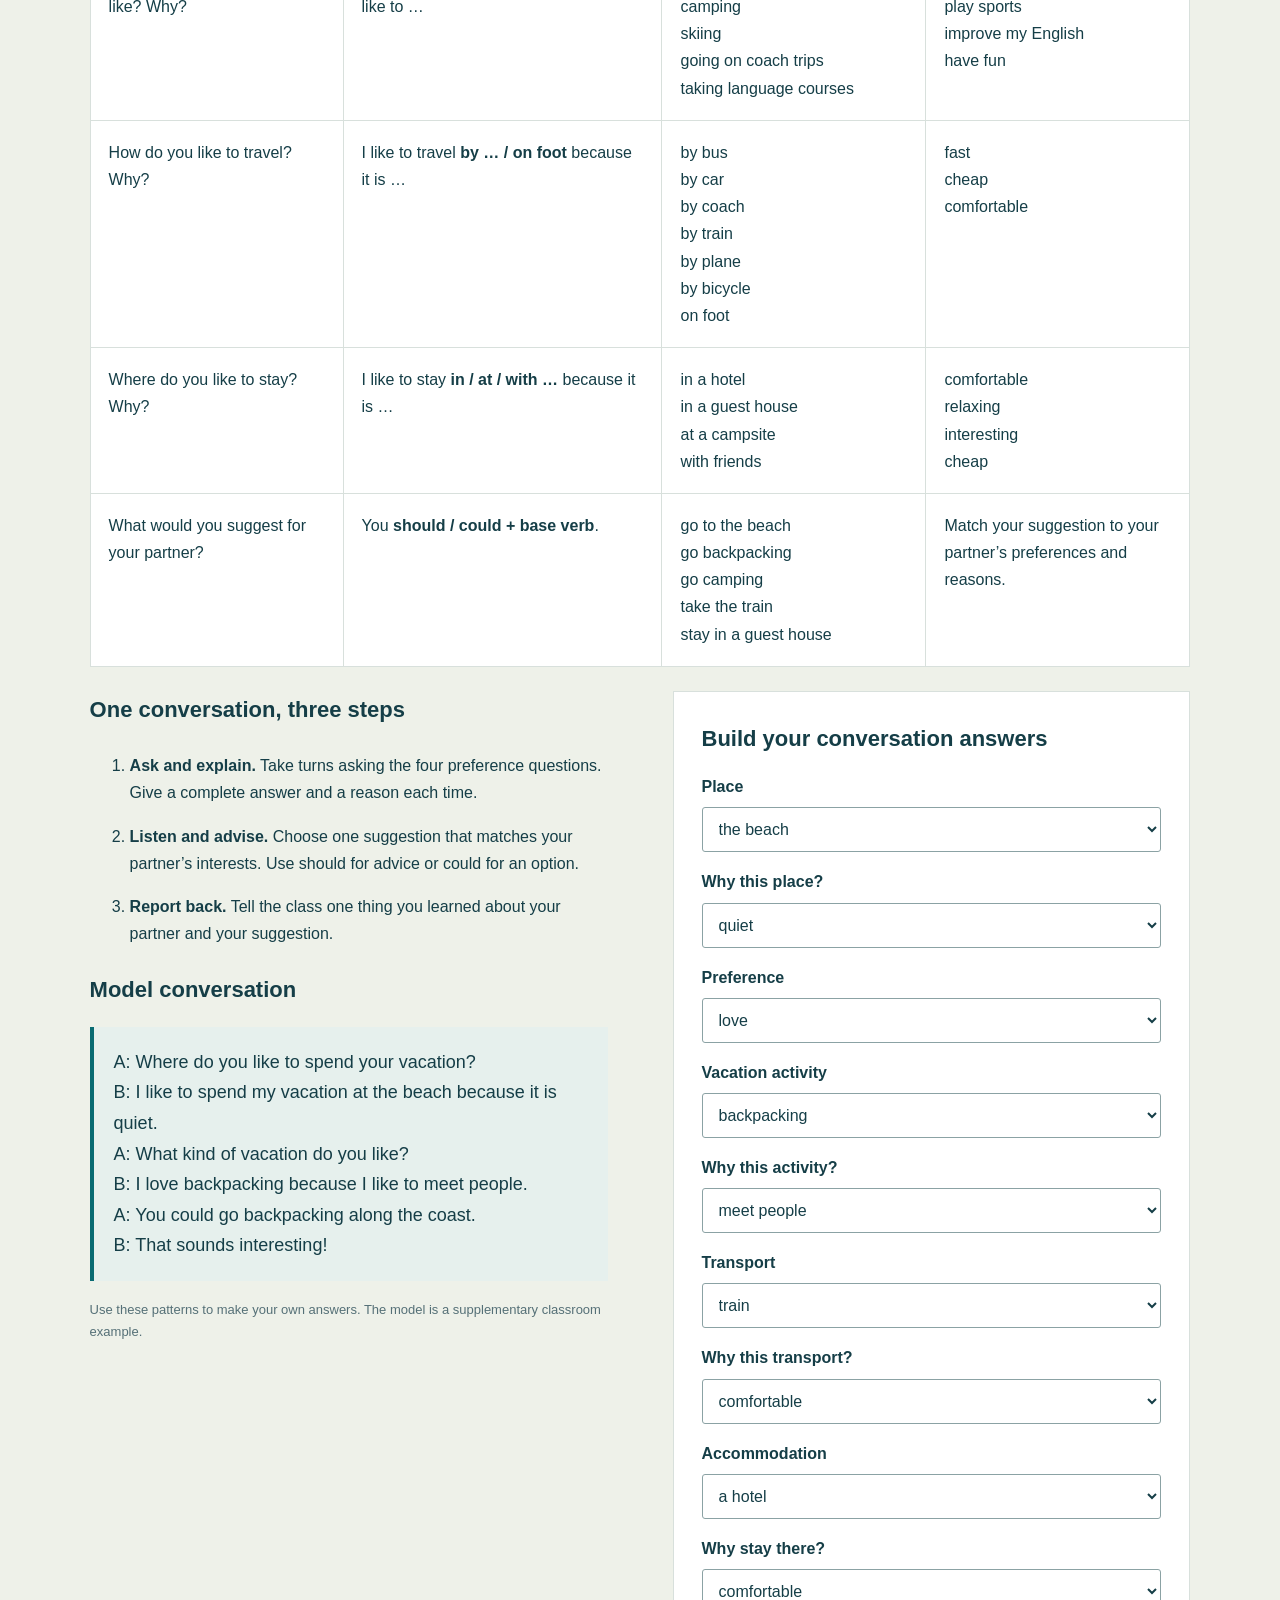
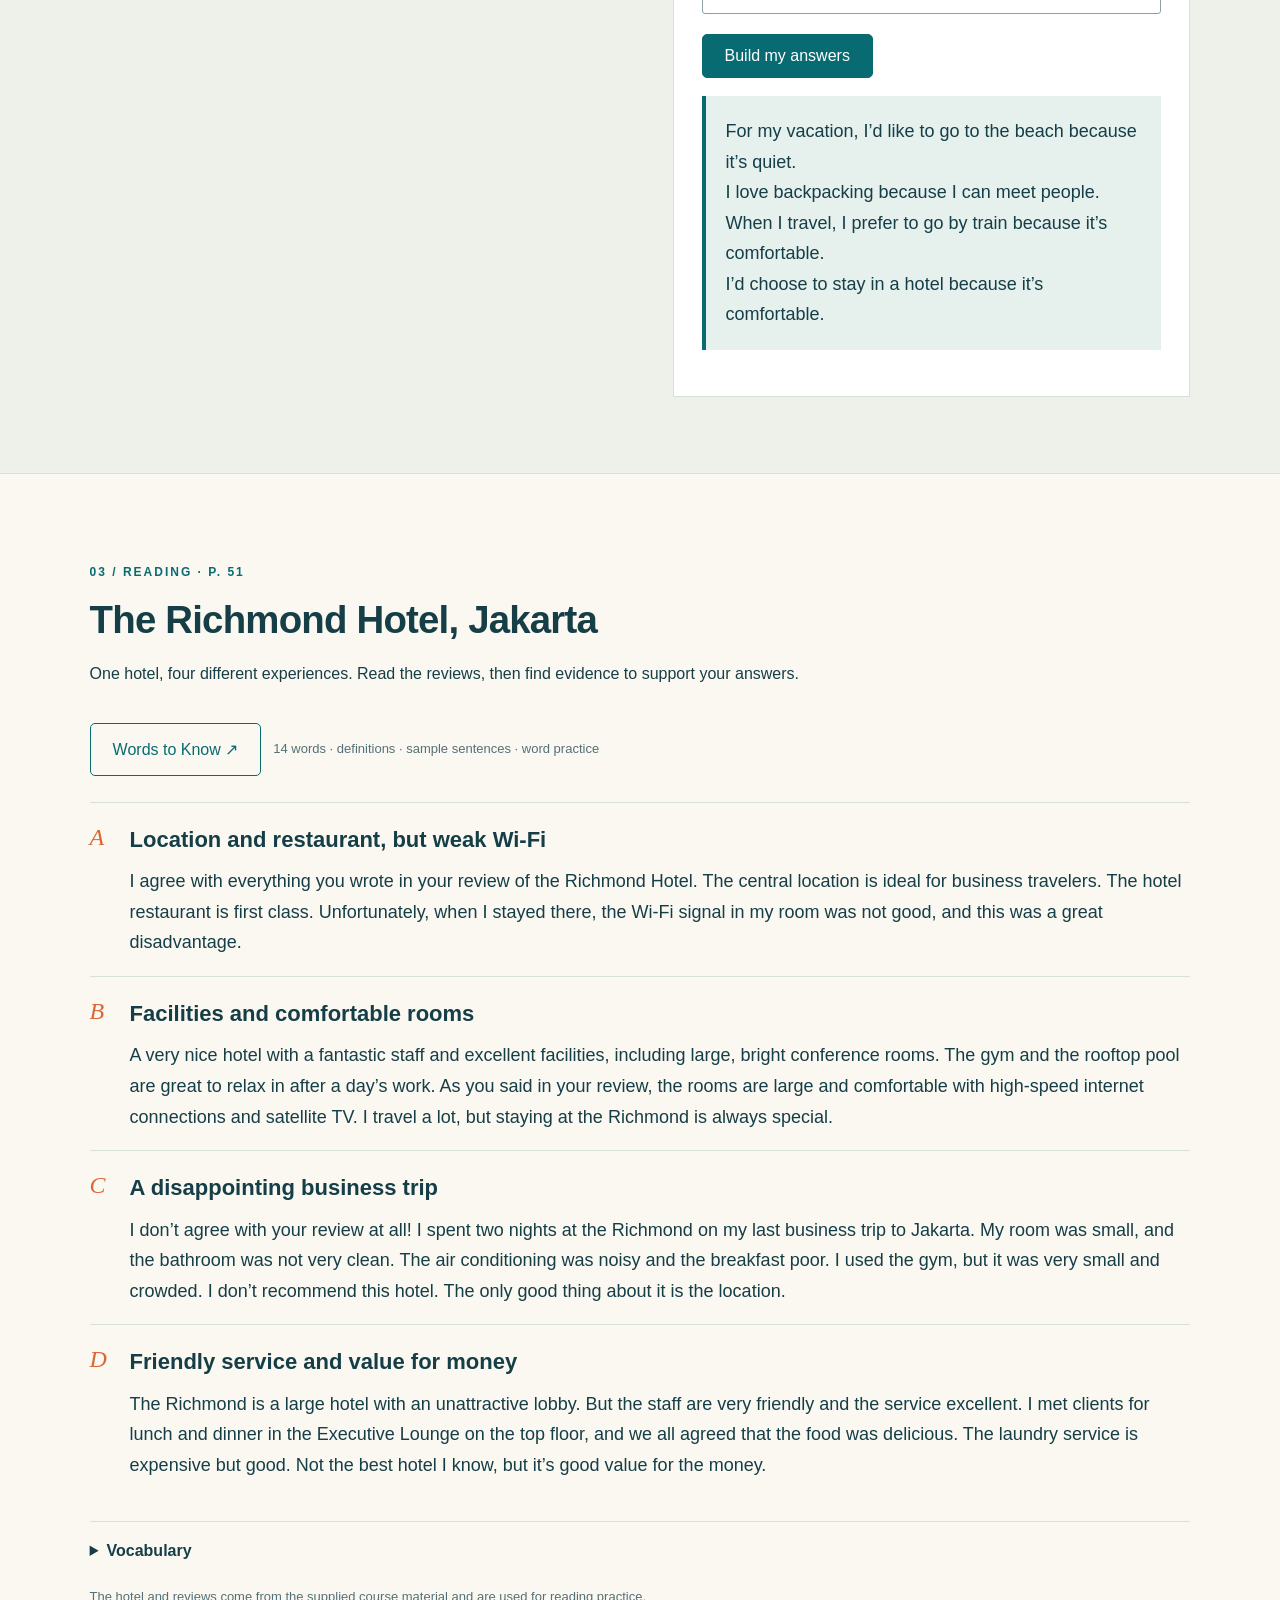
==== commit 29105cec: "Refresh the conversation answer script version" ====
--- a/index.html
+++ b/index.html
@@ -1,9 +1,9 @@
 <!doctype html>
-<html lang="en"><head><meta charset="utf-8"><meta name="viewport" content="width=device-width,initial-scale=1"><meta name="description" content="Business Plus Unit 6: comparisons, travel speaking, hotel reviews and interactive practice."><title>Out and about · Business Plus U6</title><link rel="stylesheet" href="style.css?v=track31-1"><script defer src="app.js?v=conversation-answers-2"></script><script defer src="track31.js?v=track31-1"></script></head>
+<html lang="en"><head><meta charset="utf-8"><meta name="viewport" content="width=device-width,initial-scale=1"><meta name="description" content="Business Plus Unit 6: comparisons, travel speaking, hotel reviews and interactive practice."><title>Out and about · Business Plus U6</title><link rel="stylesheet" href="style.css?v=track31-1"><script defer src="app.js?v=conversation-answers-3"></script><script defer src="track31.js?v=track31-1"></script></head>
 <body><a class="skip" href="#main">Skip to lesson</a><header><a class="brand" href="#home">BUSINESS PLUS <span>UNIT 06</span></a><nav aria-label="Lesson navigation" style="flex-wrap:wrap"><a href="#track31">Track 31</a><a href="#grammar">Grammar</a><a href="#speaking">Speaking</a><a href="#reading">Reading</a><a href="#vacation-catch">Vacation Catch</a><a href="#classroom-qr">QR code</a></nav><button id="projector" type="button">Projector mode</button></header>
 <main id="main"><section id="home" class="hero"><div><p class="eyebrow">BUSINESS ENGLISH / INTERNATIONAL BUSINESS</p><h1>Out and<br><em>about.</em></h1><p class="intro">Compare your options, plan a trip,<br>and explore business travelers’ hotel reviews.</p><a class="button" href="#track31">Start learning <span>↗</span></a><p class="small">Business Plus 1 · Unit 6 · pp. 46–51</p></div><div class="ticket"><p>YOUR LEARNING ITINERARY</p><h2>Your lesson itinerary</h2><ol><li><a href="#track31"><b>00</b> Hotel reservations <span>Listening · Track 31</span></a></li><li><a href="#grammar"><b>01</b> People, places, and things <span>Comparisons</span></a></li><li><a href="#speaking"><b>02</b> Travel habits and advice <span>Travel & advice</span></a></li><li><a href="#reading"><b>03</b> Reviews and opinions <span>Hotel reviews</span></a></li><li><a href="#vacation-catch"><b>04</b> Vacation Catch <span>Vocabulary game</span></a></li></ol><div class="ticket-foot">Learning goal: explain choices using comparisons and identify strengths and weaknesses in reviews.</div></div></section>
 <section id="track31"><div class="section-title"><p class="eyebrow">LISTENING / TRACK 31 · P. 45</p><h2>Customer service in a hotel</h2><p>Listen to the two conversations at the Plaza Hotel. Drag the answers from each word bank into the transcript blanks.</p></div><audio id="track31-audio" controls preload="metadata" src="materials/track-31.mp3">Your browser does not support audio.</audio><div id="track31-conversations"><p>Loading the listening exercise…</p></div></section><section id="grammar"><div class="section-title"><p class="eyebrow">01 / GRAMMAR FOCUS · P. 47</p><h2>Comparisons for better choices</h2><p>Comparing people, places, and things</p></div><div class="rules"><article><h3>Comparing two things</h3><p class="formula">adjective + <strong>-er</strong> + than<br><strong>more</strong> + adjective + than</p><p>Short adjectives often take -er. Longer adjectives often use more.</p><p>cheap → cheaper · big → bigger<br>comfortable → more comfortable</p></article><article><h3>Comparing a group</h3><p class="formula"><strong>the</strong> + adjective + <strong>-est</strong><br><strong>the most</strong> + adjective</p><p>Superlatives usually take the and describe the highest degree within a group.</p><p>good → better → best<br>bad → worse → worst</p></article><article><h3>Equal and unequal comparisons</h3><p class="formula"><strong>as</strong> + adjective + <strong>as</strong><br><strong>not as</strong> + adjective + <strong>as</strong></p><p>Use the base adjective to say that things are equally or less so.</p><p>This room is as comfortable as that one.</p></article></div><h3>Meet Akio & Naoko</h3><p>Practice comparisons using the character information on page 47.</p><img class="source" src="materials/akio-naoko.png" alt="Akio and his sister Naoko: photos and character information for the comparison activity. Akio is 22 and 1.70 meters tall. Naoko is 20 and 1.55 meters tall." loading="lazy"><article id="character-comparisons" aria-labelledby="character-comparisons-title"><h3 id="character-comparisons-title">Compare Akio and Naoko</h3><p>Write one comparison sentence for each topic. Use the information above and comparative adjectives with <strong>than</strong>.</p><ol class="comparison-writing-lines"><li><label for="compare-age">1. Age <span>(old)</span></label><input id="compare-age" name="compare-age" type="text" autocomplete="off" aria-label="Age comparison sentence"></li><li><label for="compare-intelligence">2. Intelligence <span>(intelligent)</span></label><input id="compare-intelligence" name="compare-intelligence" type="text" autocomplete="off" aria-label="Intelligence comparison sentence"></li><li><label for="compare-height">3. Height <span>(tall)</span></label><input id="compare-height" name="compare-height" type="text" autocomplete="off" aria-label="Height comparison sentence"></li><li><label for="compare-fitness">4. Fitness <span>(fit)</span></label><input id="compare-fitness" name="compare-fitness" type="text" autocomplete="off" aria-label="Fitness comparison sentence"></li><li><label for="compare-study">5. Study <span>(good student)</span></label><input id="compare-study" name="compare-study" type="text" autocomplete="off" aria-label="Study comparison sentence"></li><li><label for="compare-politeness">6. Politeness <span>(polite)</span></label><input id="compare-politeness" name="compare-politeness" type="text" autocomplete="off" aria-label="Politeness comparison sentence"></li><li><label for="compare-driving">7. Driving <span>(bad driver)</span></label><input id="compare-driving" name="compare-driving" type="text" autocomplete="off" aria-label="Driving comparison sentence"></li></ol></article><article id="places"><h3>Place comparisons</h3><p>Look at the chart. Are the sentences true or false? Correct the false sentences.</p><p class="small">Use the original textbook figures below for this exercise.</p><div class="travel-table"><table><caption>Country comparison chart</caption><thead><tr><th scope="col">Measure</th><th scope="col"><span class="country-heading"><img class="flag" src="materials/flag-indonesia.svg" alt="Flag of Indonesia" width="28" height="18">Indonesia</span></th><th scope="col"><span class="country-heading"><img class="flag" src="materials/flag-singapore.svg" alt="Flag of Singapore" width="28" height="18">Singapore</span></th><th scope="col"><span class="country-heading"><img class="flag" src="materials/flag-thailand.svg" alt="Flag of Thailand" width="28" height="18">Thailand</span></th></tr></thead><tbody><tr><th scope="row">Size</th><td>about 2 million sq km</td><td>about 700 sq km</td><td>about 500,000 sq km</td></tr><tr><th scope="row">Population</th><td>240 million</td><td>5.3 million</td><td>70 million</td></tr><tr><th scope="row">People per sq km</th><td>130</td><td>7,800</td><td>140</td></tr><tr><th scope="row">Average age</th><td>30 years</td><td>33 years</td><td>35 years</td></tr><tr><th scope="row">Rent for a new apartment in the capital</th><td>Jakarta: $700 per month</td><td>Singapore: $1,800 per month</td><td>Bangkok: $800 per month</td></tr></tbody></table></div><form id="places-form"><div id="places-questions"></div><button type="submit">Check answers</button><button type="button" id="places-reset" class="secondary">Try again</button><p id="places-score" class="example" aria-live="polite" hidden></p></form><article id="equal-comparisons" aria-labelledby="equal-comparisons-title"><h3 id="equal-comparisons-title">Using as … as: equal comparisons</h3><p>Write a complete sentence for each pair using <strong>as + adjective + as</strong>. Use the adjective in brackets.</p><form id="equal-comparisons-form"><div id="equal-comparison-questions"></div><button type="submit">Show model answers</button><button type="button" id="equal-comparisons-reset" class="secondary">Try again</button><p id="equal-comparisons-score" class="example" aria-live="polite" hidden></p></form></article><article id="as-comparisons" aria-labelledby="as-comparisons-title"><h3 id="as-comparisons-title">Using not as … as</h3><p>Use the country chart above to rewrite each sentence with <strong>not as + adjective + as</strong>. Keep the same meaning and begin with the words given.</p><p class="as-rule"><strong>as + adjective + as</strong> means equal in this quality.<br><strong>not as + adjective + as</strong> means less in this quality. Use the base adjective, not the comparative form.</p><p class="small">The figures in each pair are different, so these sentences use <strong>not as … as</strong>.</p><form id="as-comparisons-form"><div id="as-comparison-questions"></div><button type="submit">Show model answers</button><button type="button" id="as-comparisons-reset" class="secondary">Try again</button><p id="as-comparisons-status" class="small" aria-live="polite"></p></form></article></article></section>
-<section id="speaking" class="tint"><div class="section-title"><p class="eyebrow">02 / LISTENING & SPEAKING · P. 48</p><h2>Tell us about your next trip.</h2><p>Discuss your travel habits and give your partner some advice.</p></div><article id="track32"><h3>Track 32 · Giving advice</h3><p>Sinittra Tongsuk is talking to her Australian colleague, Tony. Tony is traveling on a long-haul flight for the first time next week. He is a bit nervous and asks Sinittra for advice. Listen to the conversation and choose <strong>Do</strong> or <strong>Don’t</strong> for each statement.</p><audio controls preload="none" src="materials/track-32.mp3">Your browser does not support audio.</audio><form id="listening-form"><div id="listening-questions"></div><button type="submit">Check answers</button><button type="button" id="listening-reset" class="secondary">Try again</button><p id="listening-score" class="example" aria-live="polite" hidden></p></form></article><article id="travel-partners"><h3>Travel partners · Preferences, reasons, and advice</h3><p>Work with a partner. Ask about their vacation preferences, explain your choices with <strong>because</strong>, then suggest a trip that suits them.</p><div class="travel-table"><table><thead><tr><th scope="col">Ask your partner</th><th scope="col">Answer pattern</th><th scope="col">Ideas</th><th scope="col">Reasons</th></tr></thead><tbody><tr><th scope="row">Where do you like to spend your vacation? Why?</th><td>I like to spend my vacation <strong>at / in …</strong> because it is …</td><td>at the beach<br>in the mountains<br>in a city<br>in the countryside</td><td>quiet<br>relaxing<br>exciting<br>interesting</td></tr><tr><th scope="row">What kind of vacation do you like? Why?</th><td>I <strong>like / love / enjoy + -ing</strong> because I like to …</td><td>backpacking<br>camping<br>skiing<br>going on coach trips<br>taking language courses</td><td>meet people<br>play sports<br>improve my English<br>have fun</td></tr><tr><th scope="row">How do you like to travel? Why?</th><td>I like to travel <strong>by … / on foot</strong> because it is …</td><td>by bus<br>by car<br>by coach<br>by train<br>by plane<br>by bicycle<br>on foot</td><td>fast<br>cheap<br>comfortable</td></tr><tr><th scope="row">Where do you like to stay? Why?</th><td>I like to stay <strong>in / at / with …</strong> because it is …</td><td>in a hotel<br>in a guest house<br>at a campsite<br>with friends</td><td>comfortable<br>relaxing<br>interesting<br>cheap</td></tr><tr><th scope="row">What would you suggest for your partner?</th><td>You <strong>should / could + base verb</strong>.</td><td>go to the beach<br>go backpacking<br>go camping<br>take the train<br>stay in a guest house</td><td>Match your suggestion to your partner’s preferences and reasons.</td></tr></tbody></table></div><div class="split"><div><h4>One conversation, three steps</h4><ol class="steps"><li><strong>Ask and explain.</strong> Take turns asking the four preference questions. Give a complete answer and a reason each time.</li><li><strong>Listen and advise.</strong> Choose one suggestion that matches your partner’s interests. Use should for advice or could for an option.</li><li><strong>Report back.</strong> Tell the class one thing you learned about your partner and your suggestion.</li></ol><h4>Model conversation</h4><p class="example">A: Where do you like to spend your vacation?<br>B: I like to spend my vacation at the beach because it is quiet.<br>A: What kind of vacation do you like?<br>B: I love backpacking because I like to meet people.<br>A: You could go backpacking along the coast.<br>B: That sounds interesting!</p><p class="small">Use these patterns to make your own answers. The model is a supplementary classroom example.</p></div><form id="trip-form"><h4>Build your conversation answers</h4><label for="destination">Place</label><select id="destination"><option value="the beach">the beach</option><option value="the mountains">the mountains</option><option value="a city">a city</option><option value="the countryside">the countryside</option></select><label for="reason">Why this place?</label><select id="reason"><option value="quiet">quiet</option><option value="relaxing">relaxing</option><option value="exciting">exciting</option><option value="interesting">interesting</option></select><label for="preference">Preference</label><select id="preference"><option value="love">love</option><option value="like">like</option><option value="enjoy">enjoy</option></select><label for="activity">Vacation activity</label><select id="activity"><option value="backpacking">backpacking</option><option value="camping">camping</option><option value="skiing">skiing</option><option value="going on coach trips">going on coach trips</option><option value="taking language courses">taking language courses</option></select><label for="activity-reason">Why this activity?</label><select id="activity-reason"><option value="meet people">meet people</option><option value="play sports">play sports</option><option value="improve my English">improve my English</option><option value="have fun">have fun</option></select><label for="transport">Transport</label><select id="transport"><option value="train">train</option><option value="plane">plane</option><option value="bus">bus</option><option value="car">car</option><option value="coach">coach</option><option value="bicycle">bicycle</option><option value="on foot">on foot</option></select><label for="transport-reason">Why this transport?</label><select id="transport-reason"><option value="comfortable">comfortable</option><option value="fast">fast</option><option value="cheap">cheap</option><option value="interesting">interesting</option><option value="convenient">convenient</option><option value="relaxing">relaxing</option><option value="fun">fun</option></select><label for="stay">Accommodation</label><select id="stay"><option value="a hotel">a hotel</option><option value="a guest house">a guest house</option><option value="a campsite">a campsite</option><option value="friends">friends</option></select><label for="stay-reason">Why stay there?</label><select id="stay-reason"><option value="comfortable">comfortable</option><option value="relaxing">relaxing</option><option value="interesting">interesting</option><option value="cheap">cheap</option><option value="quiet">quiet</option><option value="convenient">convenient</option><option value="clean">clean</option></select><button type="submit">Build my answers</button><p id="trip-result" class="example" aria-live="polite"></p></form></div></article></section>
+<section id="speaking" class="tint"><div class="section-title"><p class="eyebrow">02 / LISTENING & SPEAKING · P. 48</p><h2>Tell us about your next trip.</h2><p>Discuss your travel habits and give your partner some advice.</p></div><article id="track32"><h3>Track 32 · Giving advice</h3><p>Sinittra Tongsuk is talking to her Australian colleague, Tony. Tony is traveling on a long-haul flight for the first time next week. He is a bit nervous and asks Sinittra for advice. Listen to the conversation and choose <strong>Do</strong> or <strong>Don’t</strong> for each statement.</p><audio controls preload="none" src="materials/track-32.mp3">Your browser does not support audio.</audio><form id="listening-form"><div id="listening-questions"></div><button type="submit">Check answers</button><button type="button" id="listening-reset" class="secondary">Try again</button><p id="listening-score" class="example" aria-live="polite" hidden></p></form></article><article id="travel-partners"><h3>Travel partners · Preferences, reasons, and advice</h3><p>Work with a partner. Ask about their vacation preferences, explain your choices with <strong>because</strong>, then suggest a trip that suits them.</p><div class="travel-table"><table><thead><tr><th scope="col">Ask your partner</th><th scope="col">Answer pattern</th><th scope="col">Ideas</th><th scope="col">Reasons</th></tr></thead><tbody><tr><th scope="row">Where do you like to spend your vacation? Why?</th><td>I like to spend my vacation <strong>at / in …</strong> because it is …</td><td>at the beach<br>in the mountains<br>in a city<br>in the countryside</td><td>quiet<br>relaxing<br>exciting<br>interesting</td></tr><tr><th scope="row">What kind of vacation do you like? Why?</th><td>I <strong>like / love / enjoy + -ing</strong> because I like to …</td><td>backpacking<br>camping<br>skiing<br>going on coach trips<br>taking language courses</td><td>meet people<br>play sports<br>improve my English<br>have fun</td></tr><tr><th scope="row">How do you like to travel? Why?</th><td>I like to travel <strong>by … / on foot</strong> because it is …</td><td>by bus<br>by car<br>by coach<br>by train<br>by plane<br>by bicycle<br>on foot</td><td>fast<br>cheap<br>comfortable</td></tr><tr><th scope="row">Where do you like to stay? Why?</th><td>I like to stay <strong>in / at / with …</strong> because it is …</td><td>in a hotel<br>in a guest house<br>at a campsite<br>with friends</td><td>comfortable<br>relaxing<br>interesting<br>cheap</td></tr><tr><th scope="row">What would you suggest for your partner?</th><td>You <strong>should / could + base verb</strong>.</td><td>go to the beach<br>go backpacking<br>go camping<br>take the train<br>stay in a guest house</td><td>Match your suggestion to your partner’s preferences and reasons.</td></tr></tbody></table></div><div class="split"><div><h4>One conversation, three steps</h4><ol class="steps"><li><strong>Ask and explain.</strong> Take turns asking the four preference questions. Give a complete answer and a reason each time.</li><li><strong>Listen and advise.</strong> Choose one suggestion that matches your partner’s interests. Use should for advice or could for an option.</li><li><strong>Report back.</strong> Tell the class one thing you learned about your partner and your suggestion.</li></ol><h4>Model conversation</h4><p class="example">A: Where do you like to spend your vacation?<br>B: I like to spend my vacation at the beach because it is quiet.<br>A: What kind of vacation do you like?<br>B: I love backpacking because I like to meet people.<br>A: You could go backpacking along the coast.<br>B: That sounds interesting!</p><p class="small">Use these patterns to make your own answers. The model is a supplementary classroom example.</p></div><form id="trip-form"><h4>Build your conversation answers</h4><label for="destination">Place</label><select id="destination"><option value="the beach">the beach</option><option value="the mountains">the mountains</option><option value="a city">a city</option><option value="the countryside">the countryside</option></select><label for="reason">Why this place?</label><select id="reason"><option value="quiet">quiet</option><option value="relaxing">relaxing</option><option value="exciting">exciting</option><option value="interesting">interesting</option></select><label for="preference">Preference</label><select id="preference"><option value="love">love</option><option value="like">like</option><option value="enjoy">enjoy</option></select><label for="activity">Vacation activity</label><select id="activity"><option value="backpacking">backpacking</option><option value="camping">camping</option><option value="skiing">skiing</option><option value="going on coach trips">going on coach trips</option><option value="taking language courses">taking language courses</option></select><label for="activity-reason">Why this activity?</label><select id="activity-reason"><option value="meet people">meet people</option><option value="improve my English">improve my English</option><option value="have fun">have fun</option></select><label for="transport">Transport</label><select id="transport"><option value="train">train</option><option value="plane">plane</option><option value="bus">bus</option><option value="car">car</option><option value="coach">coach</option><option value="bicycle">bicycle</option><option value="on foot">on foot</option></select><label for="transport-reason">Why this transport?</label><select id="transport-reason"><option value="comfortable">comfortable</option><option value="fast">fast</option><option value="cheap">cheap</option><option value="interesting">interesting</option><option value="convenient">convenient</option><option value="relaxing">relaxing</option><option value="fun">fun</option></select><label for="stay">Accommodation</label><select id="stay"><option value="a hotel">a hotel</option><option value="a guest house">a guest house</option><option value="a campsite">a campsite</option><option value="friends">friends</option></select><label for="stay-reason">Why stay there?</label><select id="stay-reason"><option value="comfortable">comfortable</option><option value="relaxing">relaxing</option><option value="interesting">interesting</option><option value="cheap">cheap</option><option value="quiet">quiet</option><option value="convenient">convenient</option><option value="clean">clean</option></select><button type="submit">Build my answers</button><p id="trip-result" class="example" aria-live="polite"></p></form></div></article></section>
 <section id="reading"><div class="section-title"><p class="eyebrow">03 / READING · P. 51</p><h2>The Richmond Hotel, Jakarta</h2><p>One hotel, four different experiences. Read the reviews, then find evidence to support your answers.</p></div><p class="reading-word-list-link"><a class="button secondary" href="word-list.html">Words to Know ↗</a> <span class="small">14 words · definitions · sample sentences · word practice</span></p><div id="reviews"></div><details><summary>Vocabulary</summary><div id="vocabulary" class="vocabulary"></div></details><p class="small">The hotel and reviews come from the supplied course material and are used for reading practice.</p><article id="reading-comprehension" aria-labelledby="reading-comprehension-title"><h3 id="reading-comprehension-title">B · Scanning for detail</h3><p>Which of comments <strong>A, B, C or D</strong> talk about each topic below? Select <strong>all</strong> the matching letters. More than one comment may match.</p><form id="reading-form"><div id="reading-questions"></div><button type="submit">Check answers</button><button type="button" id="reading-reset" class="secondary">Try again</button><p id="reading-score" class="example" aria-live="polite" hidden></p></form></article></section>
 
 <section id="vacation-catch" aria-labelledby="vacation-catch-title"><div class="section-title"><p class="eyebrow">04 / VACATION GAME</p><h2 id="vacation-catch-title">Vacation Catch</h2><p>Catch the words that match each travel question.</p><a class="button secondary" href="https://ij-teacher.github.io/vacation-catch/" target="_blank" rel="noopener">Open game in a new tab ↗</a></div><iframe src="https://ij-teacher.github.io/vacation-catch/" title="Vacation Catch vocabulary game" loading="lazy" style="display:block;width:100%;height:1000px;border:1px solid #d8e0dc;border-radius:12px;background:#f6f3e9"></iframe></section><section id="classroom-qr"><div class="section-title"><p class="eyebrow">CLASSROOM ACCESS</p><h2>Scan to open this lesson</h2><p>Scan the QR code on your phone to join the lesson.</p></div><div class="qr"><img src="qr-code.svg" width="240" height="240" alt="QR code for the Business Plus Unit 6 teaching website"><p><a href="https://ij-teacher.github.io/business-plus-u6/">ij-teacher.github.io/business-plus-u6/</a></p><a class="button secondary" href="qr.html">Print QR code</a></div></section></main><footer>BUSINESS PLUS / UNIT 06 <span>Source: supplied Business Plus U6 presentation. Supplementary teaching content and website files are on GitHub.</span></footer><p id="load-error" role="alert" hidden></p></body></html>
